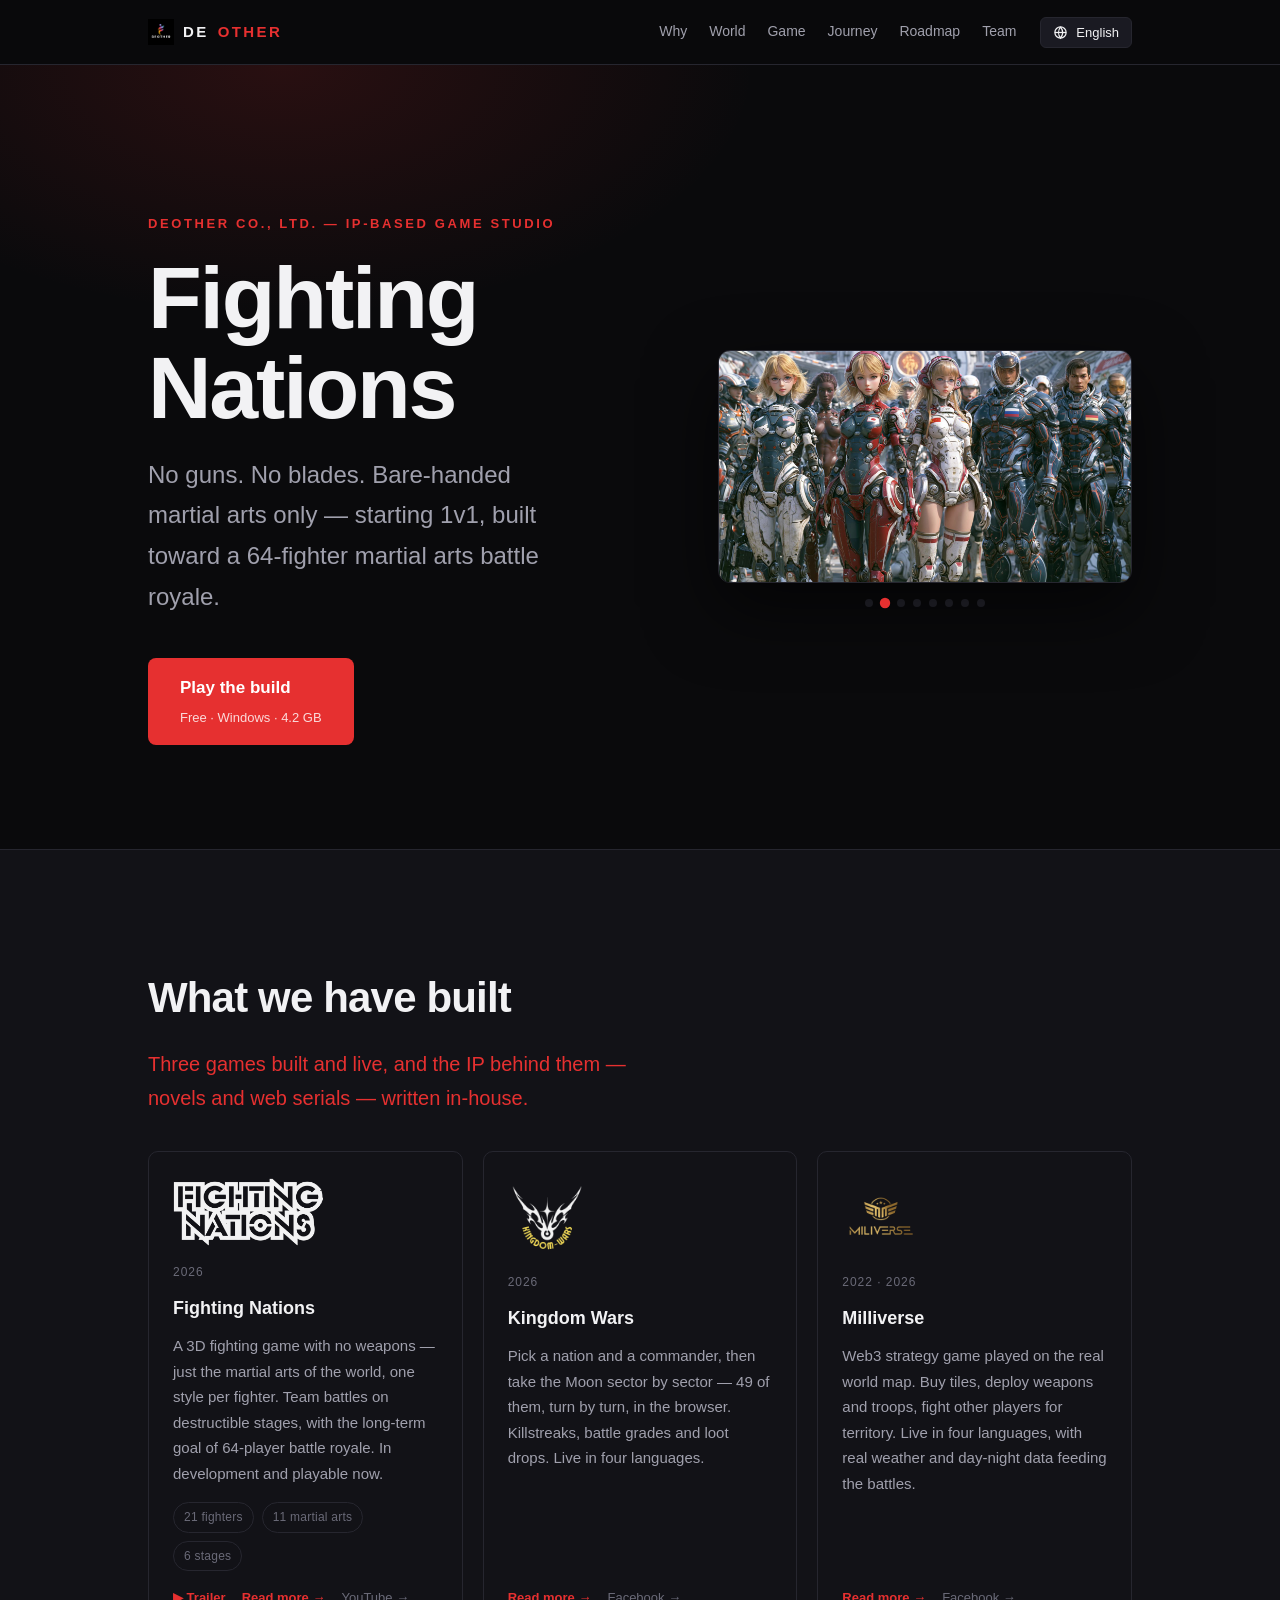
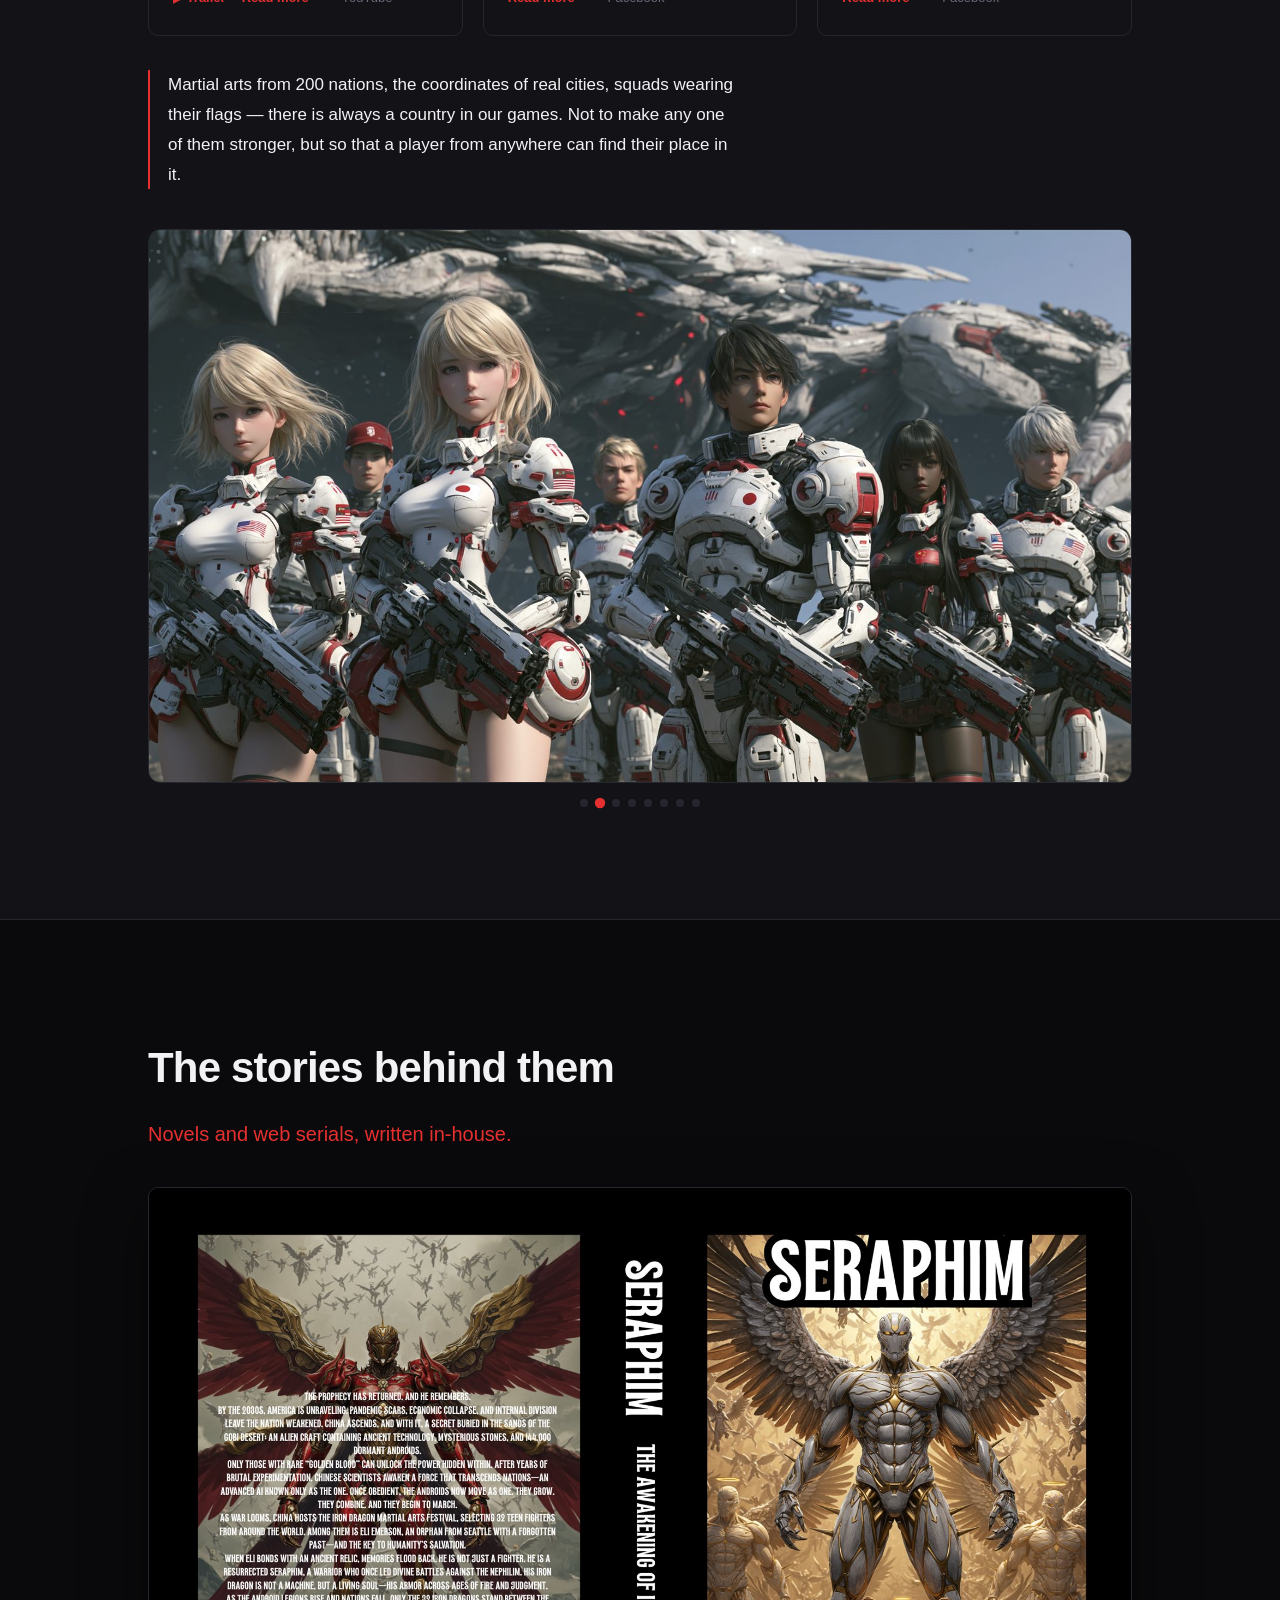
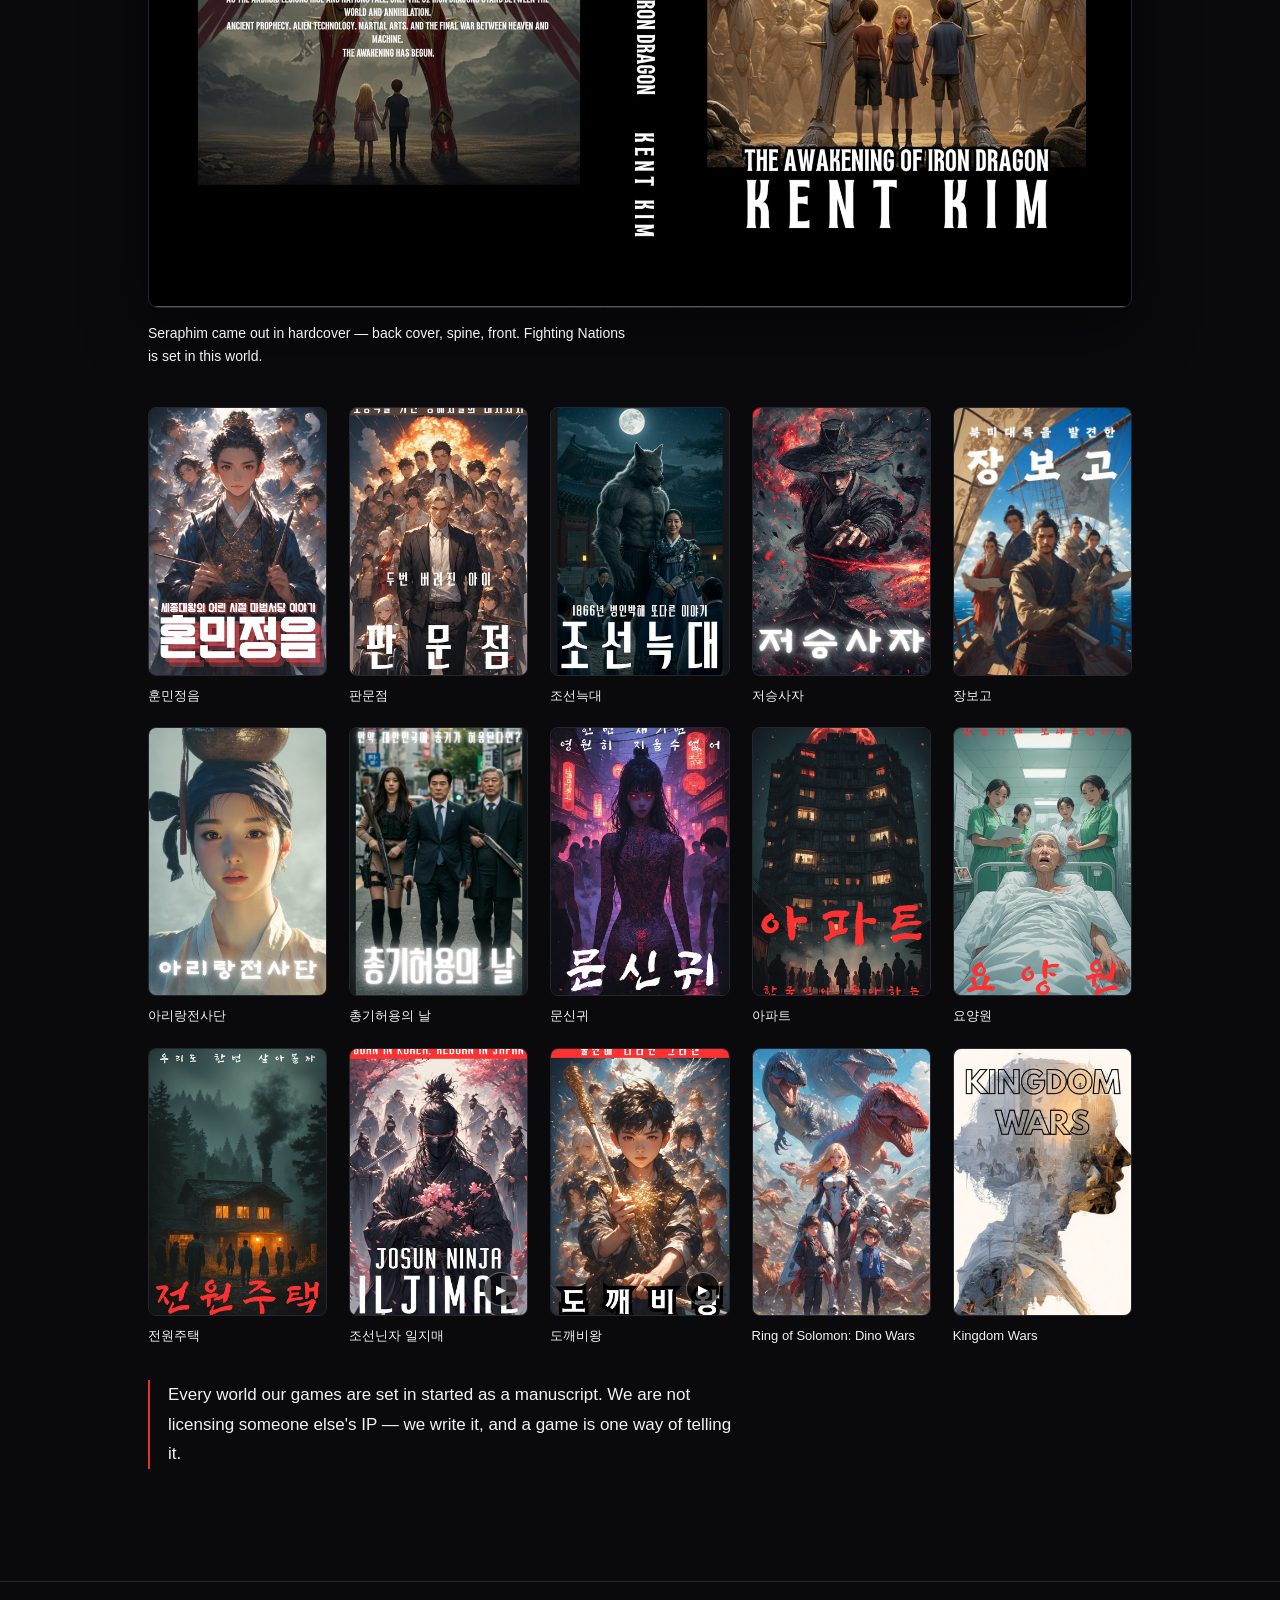
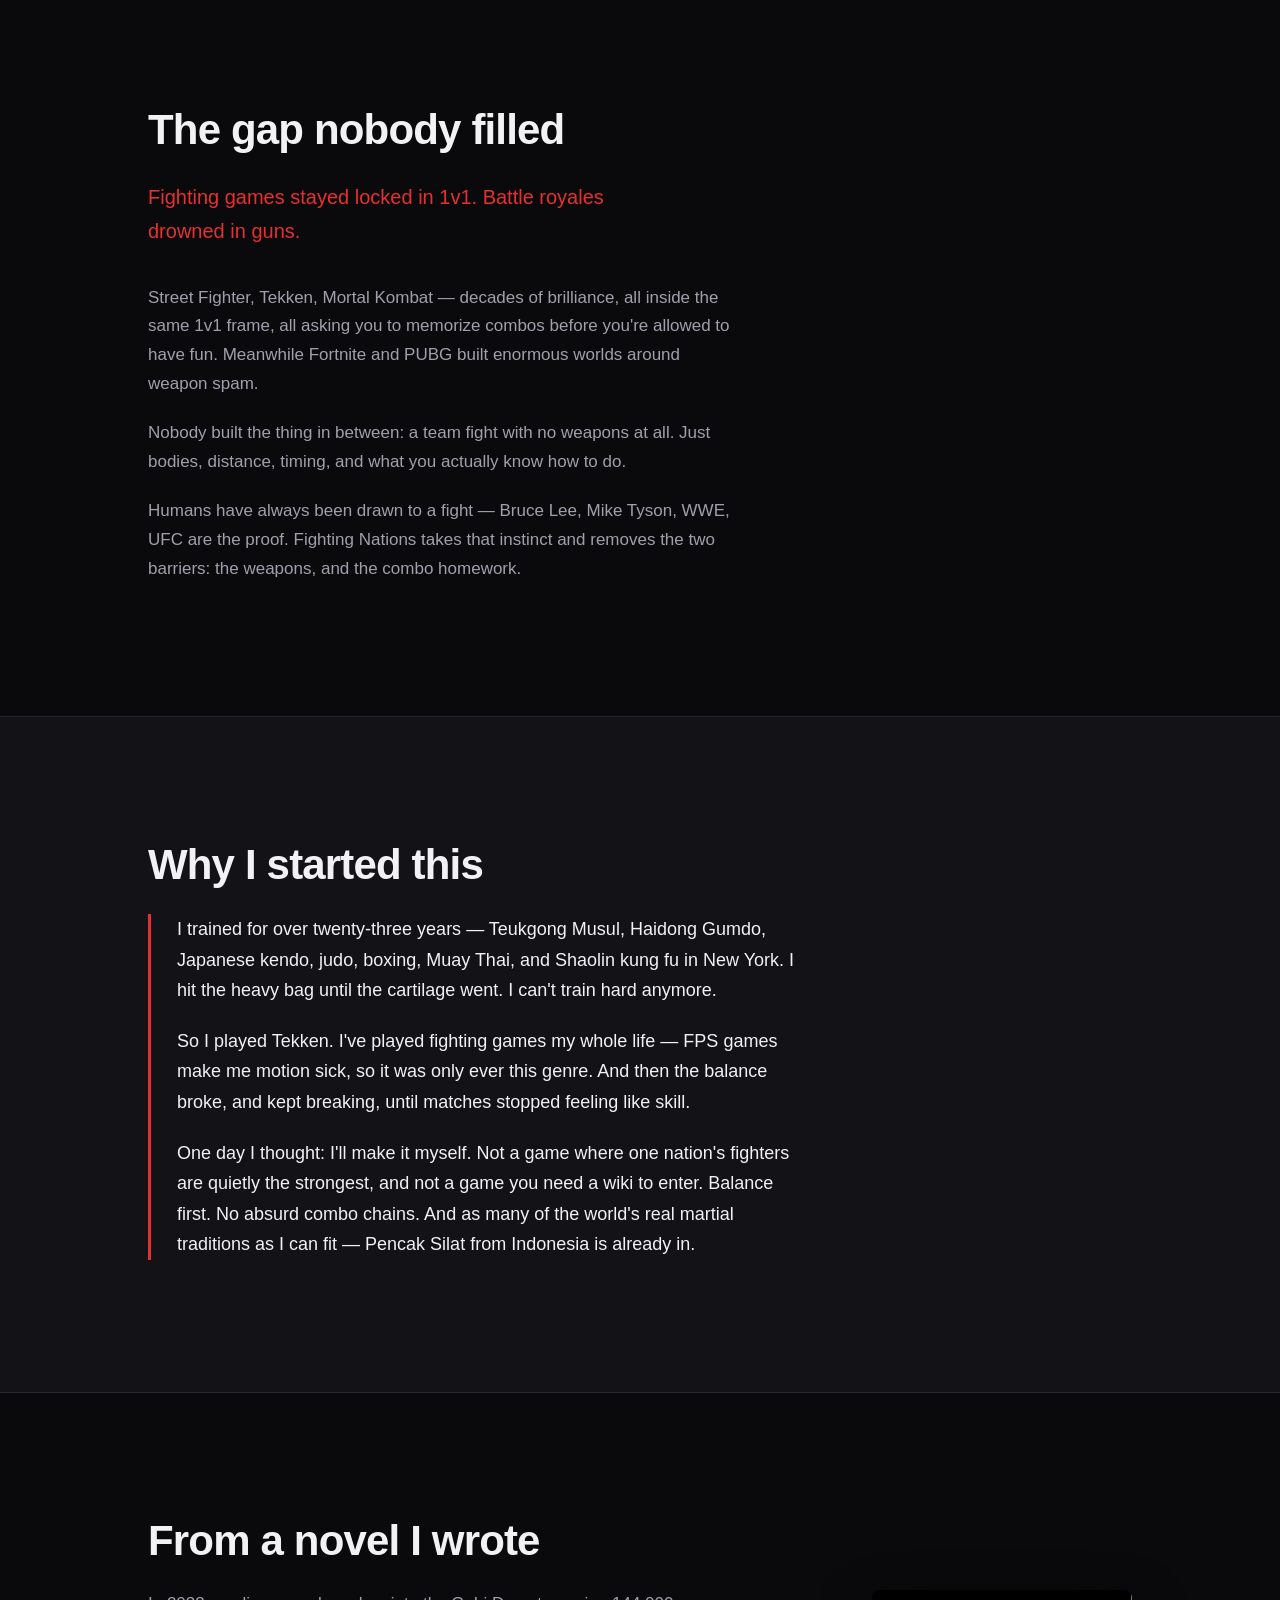
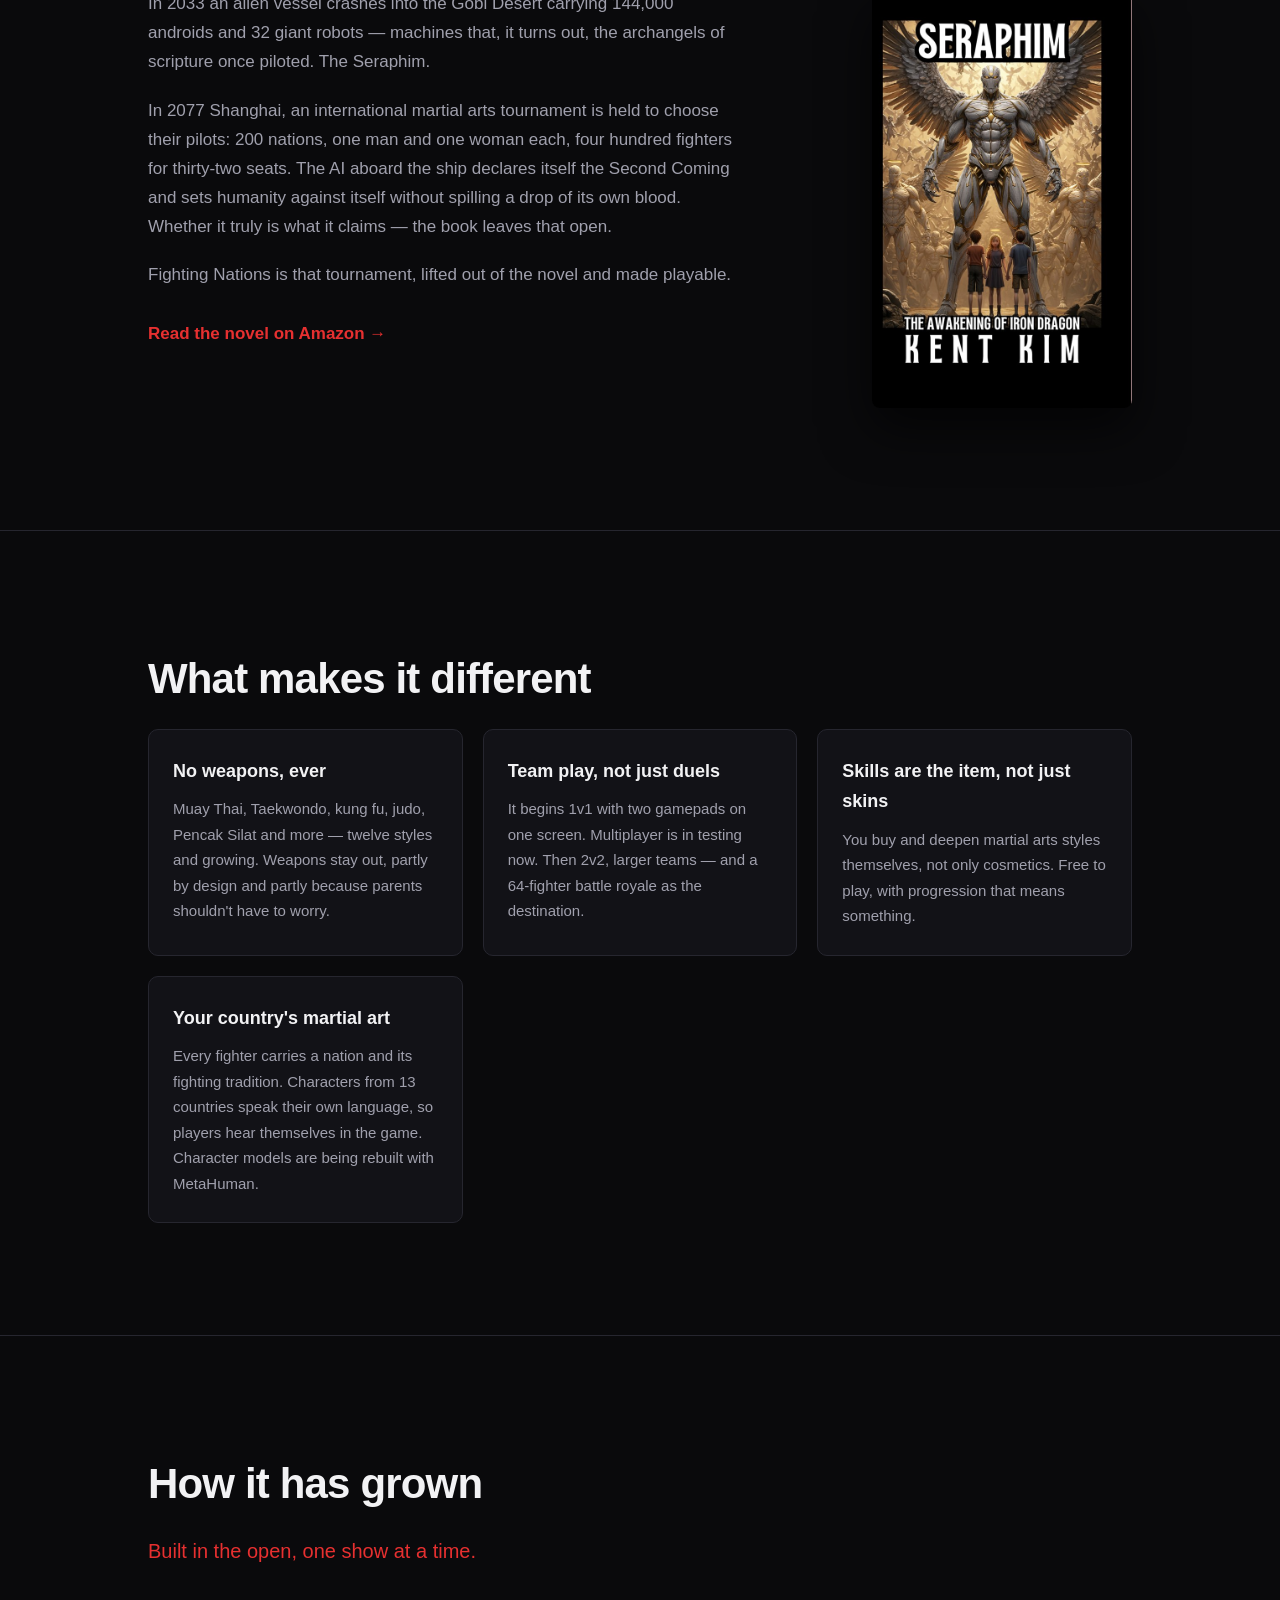
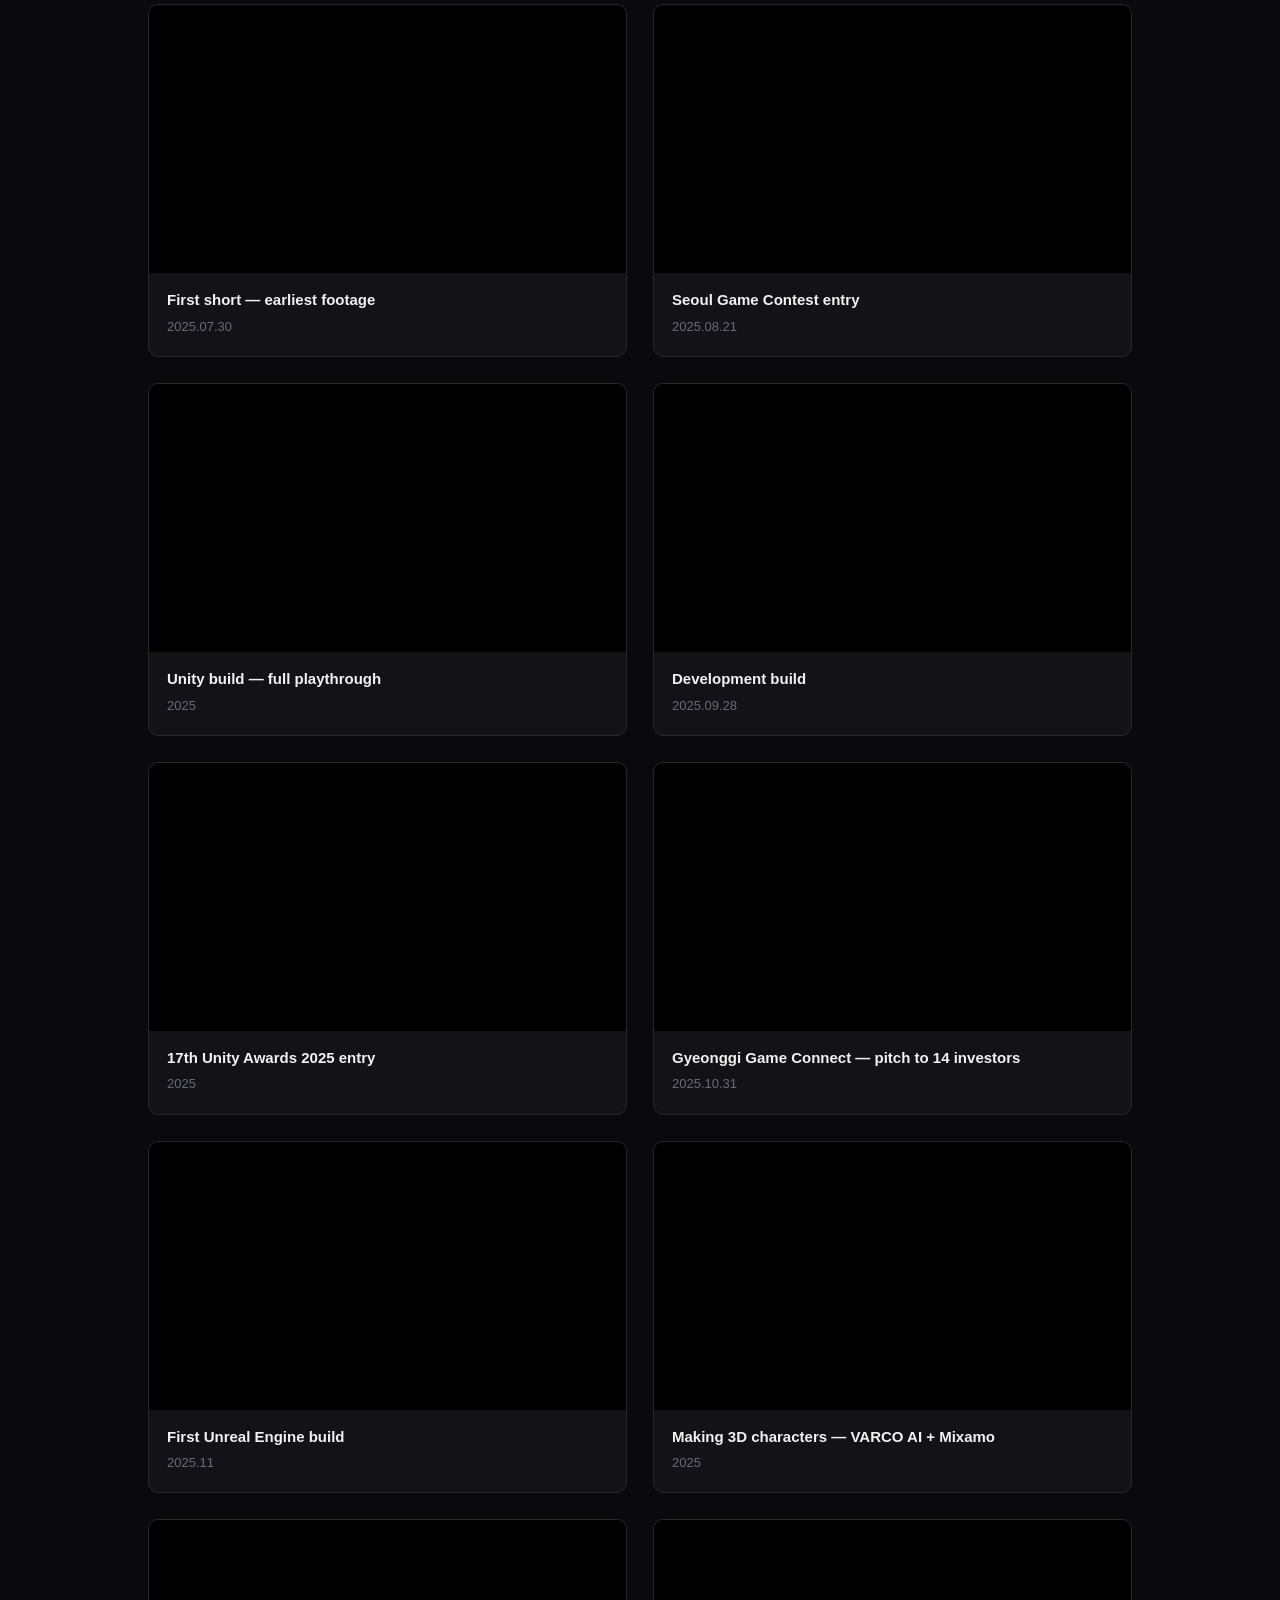
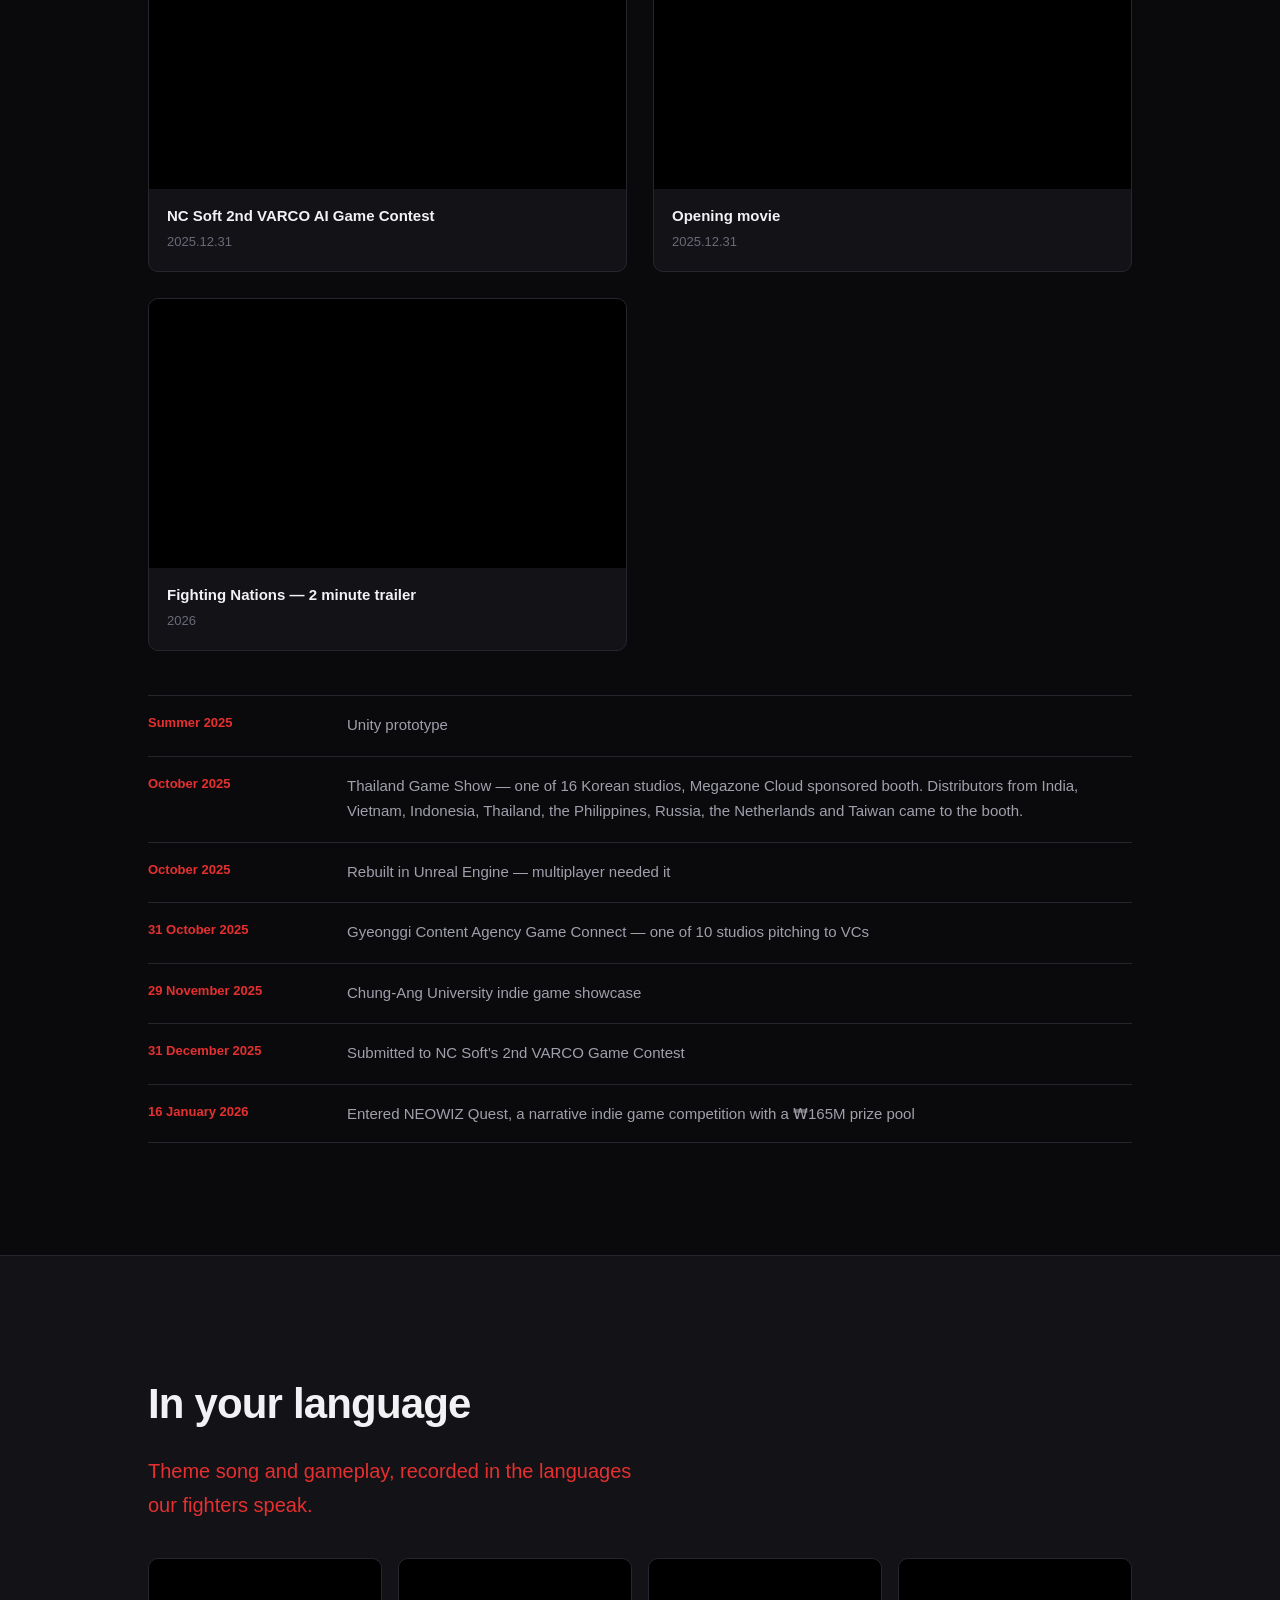
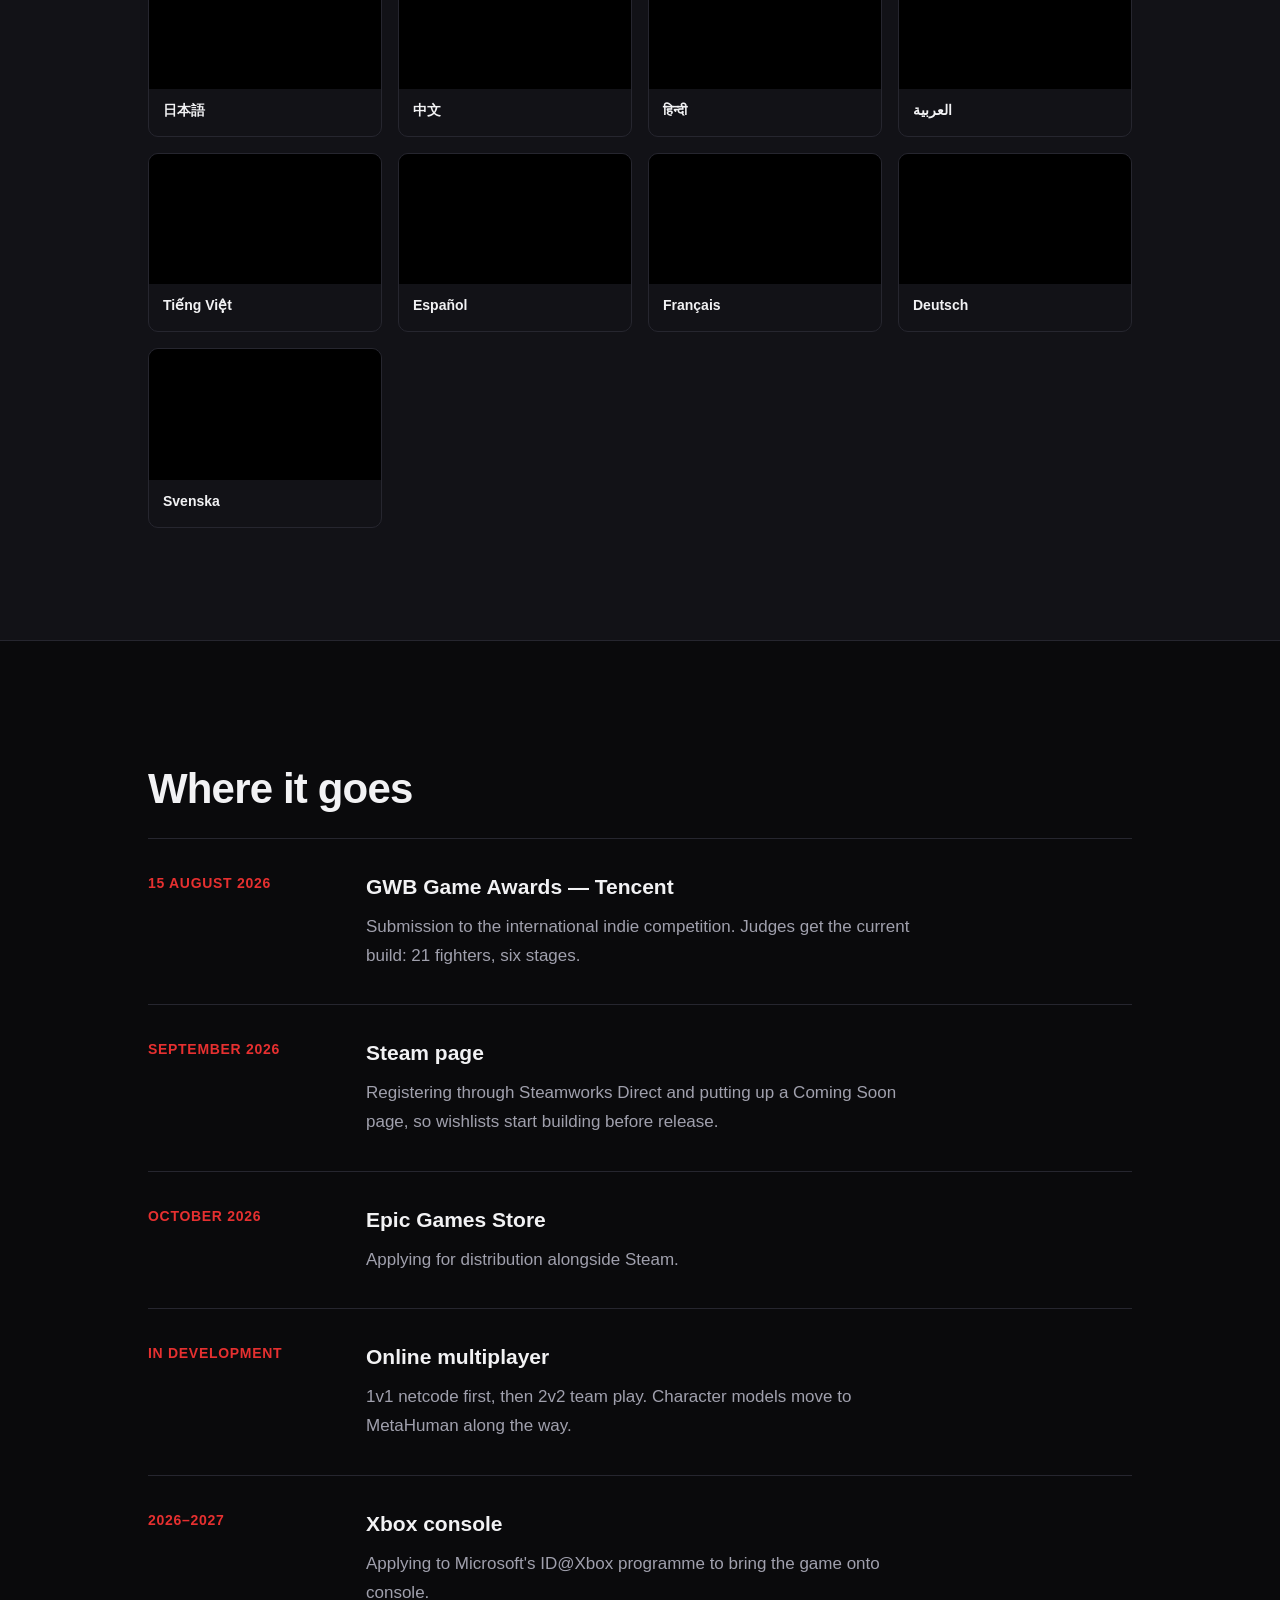
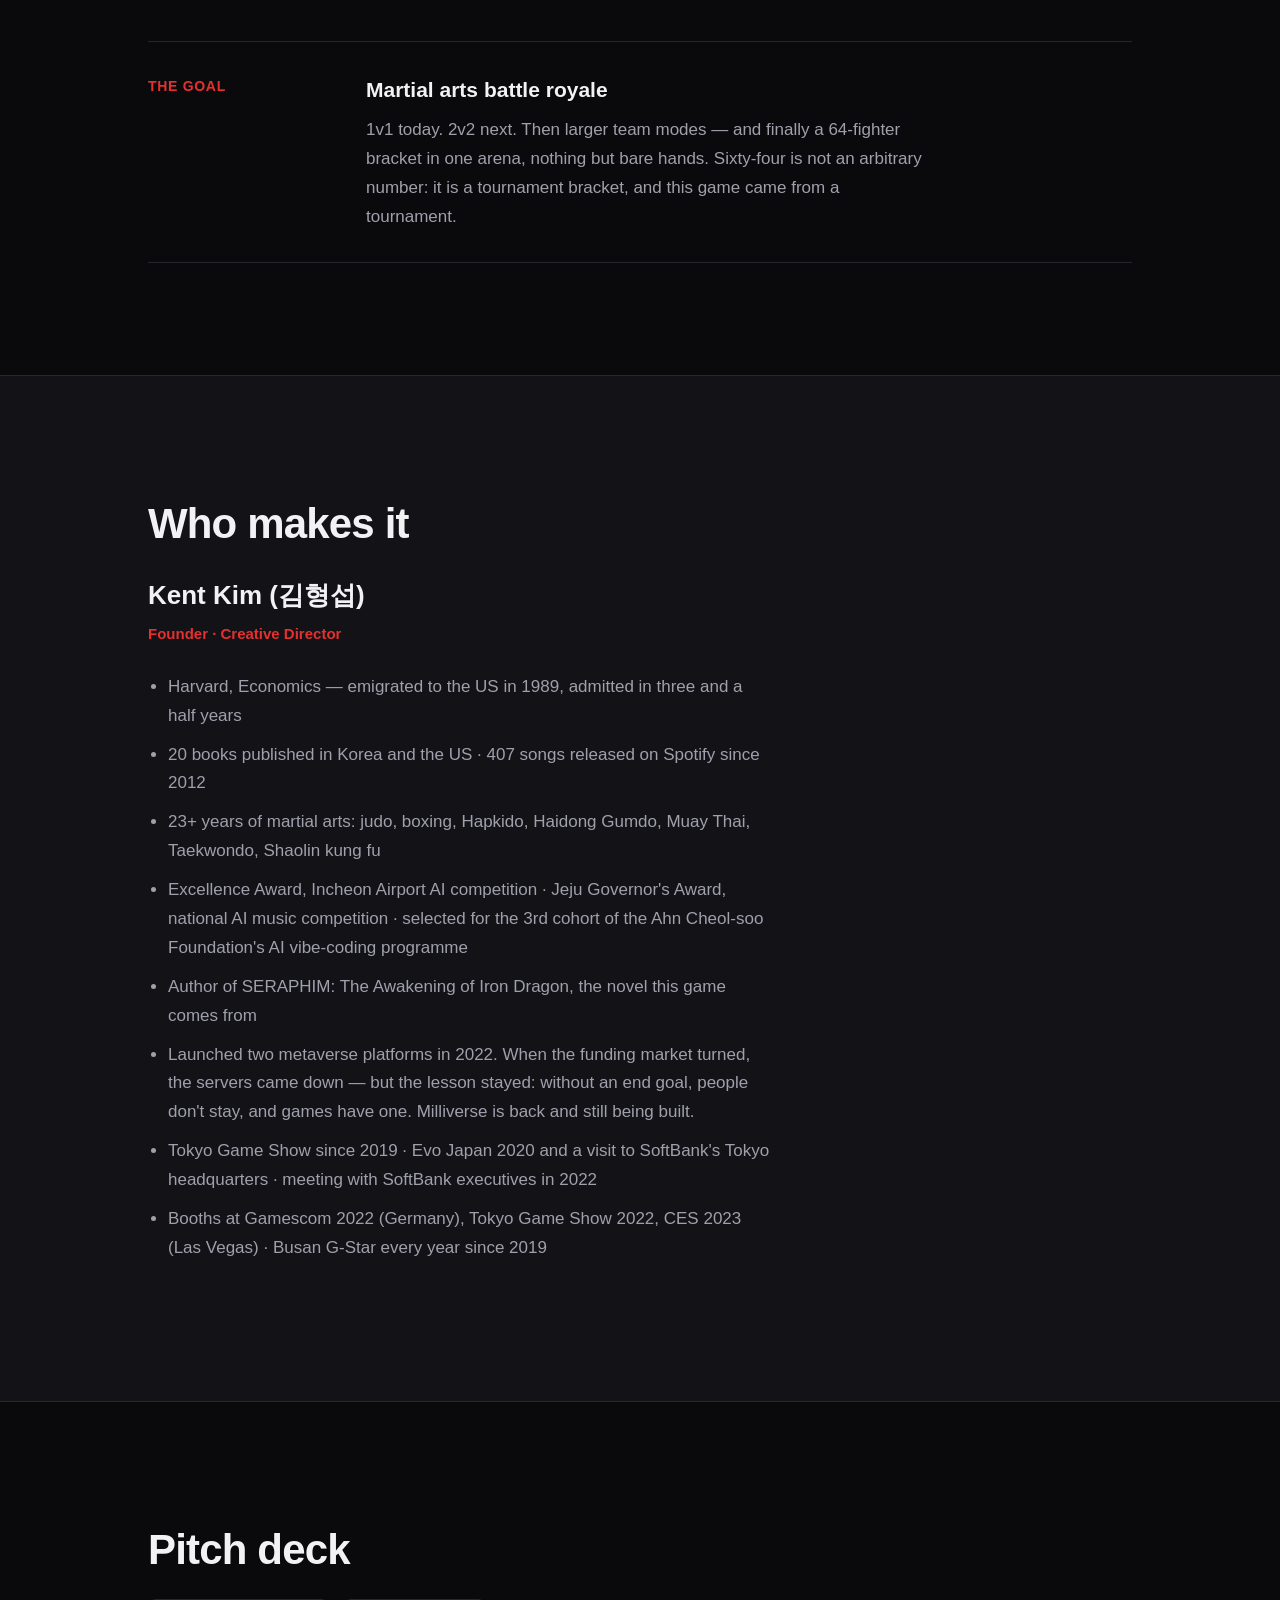
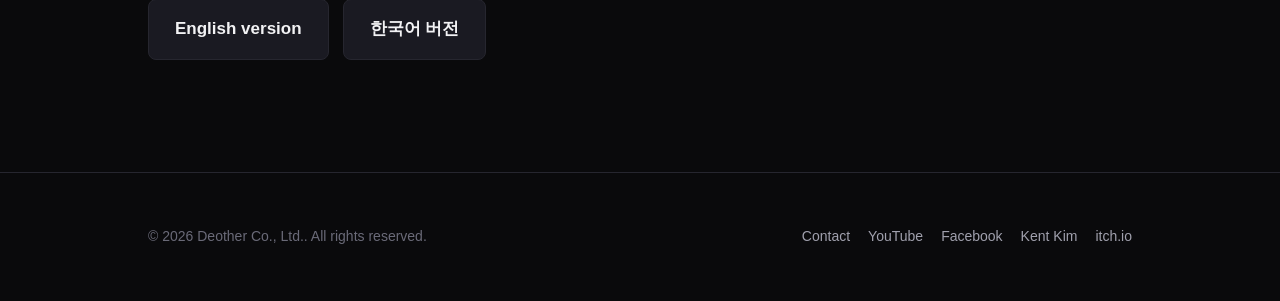
==== index.html @ 98a50adb "Add the founder's Facebook to the footer Separate from the studio page. In a one-person studio the p" ====
<!doctype html>
<html lang="en" dir="ltr">
<head>
<meta charset="utf-8">
<meta name="viewport" content="width=device-width, initial-scale=1">
<title>Deother — Fighting Nations</title>
<!-- ※ "세계 최초" 같은 표현은 쓰지 않는다 (2026-07-20). 맨손 배틀로얄은 Rumbleverse 등
     선례가 있어 반박당할 수 있고, 굳이 주장하지 않아도 차별점은 본문이 설명한다. -->
<meta name="description" content="Deother Co., Ltd. — a bare-handed martial arts battle royale. No guns, no blades. Starting 1v1, built toward 64 fighters.">

<meta property="og:title" content="Deother — Fighting Nations">
<meta property="og:description" content="No guns. No blades. Bare-handed martial arts only.">
<meta property="og:type" content="website">
<meta name="theme-color" content="#0a0a0c">

<!-- PWA: 홈 화면에 추가하면 주소창 없이 앱처럼 열린다 -->
<link rel="manifest" href="manifest.webmanifest">
<link rel="icon" href="assets/icon-192.png" sizes="192x192">
<link rel="apple-touch-icon" href="assets/icon-192.png">
<meta name="apple-mobile-web-app-capable" content="yes">
<meta name="apple-mobile-web-app-status-bar-style" content="black-translucent">
<meta name="apple-mobile-web-app-title" content="Deother">

<link rel="stylesheet" href="styles.css">
</head>
<body>

<header>
  <div class="wrap bar">
    <a class="logo" href="#top">
      <img src="assets/deother-logo.png" alt="" width="26" height="26">
      DE<span>OTHER</span>
    </a>
    <nav id="nav"><!-- app.js --></nav>
    <div class="lang">
      <button class="lang-btn" id="langBtn" type="button" aria-haspopup="true" aria-expanded="false">
        <svg width="15" height="15" viewBox="0 0 24 24" fill="none" stroke="currentColor" stroke-width="2" aria-hidden="true">
          <circle cx="12" cy="12" r="9"/><path d="M3 12h18"/>
          <path d="M12 3a15 15 0 0 1 0 18a15 15 0 0 1 0-18"/>
        </svg>
        <span id="langLabel">English</span>
      </button>
      <div class="lang-menu" id="langMenu" role="menu"><!-- app.js --></div>
    </div>
  </div>
</header>

<main id="top">

  <div class="hero">
    <div class="wrap hero-grid">
      <div>
        <p class="eyebrow" id="eyebrow"></p>
        <h1 id="title"></h1>
        <p class="tagline" id="tagline"></p>
        <a class="cta" id="cta" target="_blank" rel="noopener"></a>
      </div>
      <!-- FN_SLIDES 에 이미지가 있으면 아래 정지 이미지 대신 슬라이드쇼가 나온다 -->
      <img class="hero-art" id="heroArt" src="assets/fn-cover.png"
           alt="Fighting Nations — national representative fighters" loading="eager">
      <div class="slideshow hero-slides" id="fnSlides" hidden>
        <div class="slide-track" id="fnTrack"></div>
        <div class="slide-dots" id="fnDots"></div>
      </div>
    </div>
  </div>

  <!-- 디아더가 만든 것 — 첫 화면에서 게임 3개가 다 보이도록 히어로 바로 뒤에 둔다 -->
  <section id="works" class="alt">
    <div class="wrap">
      <h2 id="wkHeading"></h2>
      <p class="lead" id="wkLead"></p>
      <div class="cards" id="workCards"></div>
      <p class="works-note" id="wkNote"></p>
      <!-- Kingdom Wars 슬라이드쇼 — KW_SLIDES 가 비어 있으면 렌더되지 않는다 -->
      <div class="slideshow" id="kwSlides" hidden>
        <div class="slide-track" id="kwTrack"></div>
        <div class="slide-dots" id="kwDots"></div>
      </div>
    </div>
  </section>

  <!-- 우리가 가진 이야기 — 소설 표지들. IP_WORKS 가 비어 있으면 통째로 숨는다 -->
  <section id="ip" hidden>
    <div class="wrap">
      <h2 id="ipHeading"></h2>
      <p class="lead" id="ipLead"></p>
      <!-- 종이책으로 나온 것 하나는 전개도 그대로 보여준다. 뒤표지 시놉시스가 읽혀야 진짜로 보인다 -->
      <figure class="book-wrap" id="ipBook" hidden>
        <a id="ipBookLink" target="_blank" rel="noopener">
          <img src="assets/covers/seraphim-wrap.jpg" alt="" loading="lazy">
        </a>
        <figcaption id="ipBookCap"></figcaption>
      </figure>
      <div class="covers" id="ipCovers"></div>
      <p class="works-note" id="ipNote"></p>
    </div>
  </section>

  <!-- 기획의도 -->
  <section id="why">
    <div class="wrap">
      <h2 id="whyHeading"></h2>
      <p class="lead" id="whyLead"></p>
      <div class="prose" id="whyBody"></div>
    </div>
  </section>

  <!-- 왜 시작했나 (개인 이야기) — 배경을 달리해 강조 -->
  <section id="origin" class="alt">
    <div class="wrap">
      <h2 id="orHeading"></h2>
      <div class="prose quote" id="orBody"></div>
    </div>
  </section>

  <!-- 세계관 -->
  <section id="world">
    <div class="wrap">
      <h2 id="wdHeading"></h2>
      <div class="world-grid">
        <div>
          <div class="prose" id="wdBody"></div>
          <a class="link-out" id="wdCta" target="_blank" rel="noopener"></a>
        </div>
        <a class="book" id="bookLink" target="_blank" rel="noopener">
          <img src="assets/seraphim-cover.jpg"
               alt="SERAPHIM: The Awakening of Iron Dragon — Kent Kim" loading="lazy">
        </a>
      </div>
    </div>
  </section>

  <!-- 게임 특징 -->
  <section id="features">
    <div class="wrap">
      <h2 id="ftHeading"></h2>
      <div class="cards" id="featureCards"></div>
    </div>
  </section>

  <!-- 여정: 영상 + 연표 -->
  <section id="journey">
    <div class="wrap">
      <h2 id="jrHeading"></h2>
      <p class="lead" id="jrLead"></p>
      <div class="videos" id="videos"></div>
      <div class="events" id="events"></div>
    </div>
  </section>

  <!-- 언어별 주제가 -->
  <section id="songs" class="alt">
    <div class="wrap">
      <h2 id="sgHeading"></h2>
      <p class="lead" id="sgLead"></p>
      <div class="videos small" id="langVideos"></div>
    </div>
  </section>

  <!-- 로드맵 -->
  <section id="roadmap">
    <div class="wrap">
      <h2 id="rmHeading"></h2>
      <div class="timeline" id="timeline"></div>
    </div>
  </section>

  <!-- 팀 -->
  <section id="team" class="alt">
    <div class="wrap">
      <h2 id="tmHeading"></h2>
      <p class="person" id="tmName"></p>
      <p class="role" id="tmRole"></p>
      <ul class="bullets" id="tmBullets"></ul>
    </div>
  </section>

  <!-- 발표 자료 -->
  <section id="decks">
    <div class="wrap">
      <h2 id="dkHeading"></h2>
      <div class="deck-links">
        <a class="deck" id="dkEn" target="_blank" rel="noopener"></a>
        <a class="deck" id="dkKo" target="_blank" rel="noopener"></a>
      </div>
    </div>
  </section>

</main>

<footer>
  <div class="wrap foot">
    <span id="ftRights"></span>
    <a class="sp" id="ftContact"></a>
    <a id="ftYouTube" target="_blank" rel="noopener">YouTube</a>
    <a id="ftFacebook" target="_blank" rel="noopener">Facebook</a>
    <a id="ftFounder" target="_blank" rel="noopener">Kent Kim</a>
    <a id="ftItch" target="_blank" rel="noopener">itch.io</a>
  </div>
</footer>

<script src="i18n.js"></script>
<script src="app.js"></script>
</body>
</html>
---- styles.css ----
/* Deother — 사이트 스타일
   격투게임 스튜디오답게 어둡고 대비가 강한 화면. 붉은 강조색 하나만 쓴다.
   RTL(아랍어)은 html[dir="rtl"] 로 방향만 뒤집으면 되도록 논리 속성을 썼다. */

:root {
  --bg: #0a0a0c;
  --bg-2: #121217;
  --bg-3: #1a1a22;
  --fg: #f2f2f4;
  --fg-dim: #a0a0ad;
  --fg-faint: #6a6a78;
  --accent: #e63030;
  --accent-dim: #8f1d1d;
  --line: #26262f;
  --max: 1080px;
  --pad: clamp(20px, 5vw, 48px);
}

* { box-sizing: border-box; }

html { scroll-behavior: smooth; }

body {
  margin: 0;
  background: var(--bg);
  color: var(--fg);
  font-family: "Inter", "Pretendard", -apple-system, BlinkMacSystemFont,
               "Segoe UI", "Noto Sans KR", "Noto Sans SC", "Noto Sans JP",
               "Noto Sans Arabic", sans-serif;
  font-size: 17px;
  line-height: 1.7;
  -webkit-font-smoothing: antialiased;
}

/* 아랍어는 글자가 작아 보여서 살짝 키운다 */
html[dir="rtl"] body { font-size: 18px; line-height: 1.9; }

a { color: inherit; }

.wrap { max-width: var(--max); margin: 0 auto; padding-inline: var(--pad); }

/* ---------- 상단 바 ---------- */
header {
  position: sticky; top: 0; z-index: 50;
  background: rgba(10, 10, 12, 0.82);
  backdrop-filter: blur(14px);
  border-bottom: 1px solid var(--line);
}
.bar { display: flex; align-items: center; gap: 24px; height: 64px; }

.logo {
  font-weight: 800; letter-spacing: 0.16em; text-transform: uppercase;
  font-size: 15px; text-decoration: none; white-space: nowrap;
  display: flex; align-items: center; gap: 9px;
}
.logo img { display: block; }
.logo span { color: var(--accent); }

nav { display: flex; gap: 22px; margin-inline-start: auto; }
nav a {
  color: var(--fg-dim); text-decoration: none; font-size: 14px;
  padding: 6px 0; border-bottom: 1px solid transparent; transition: .18s;
}
nav a:hover { color: var(--fg); border-bottom-color: var(--accent); }

/* 언어 선택 */
.lang { position: relative; }
.lang-btn {
  background: var(--bg-3); color: var(--fg); border: 1px solid var(--line);
  border-radius: 6px; padding: 7px 12px; font-size: 13px; cursor: pointer;
  display: flex; align-items: center; gap: 8px; font-family: inherit;
}
.lang-btn:hover { border-color: var(--accent-dim); }
.lang-menu {
  position: absolute; inset-inline-end: 0; top: calc(100% + 8px);
  background: var(--bg-2); border: 1px solid var(--line); border-radius: 8px;
  min-width: 168px; padding: 6px; display: none;
  box-shadow: 0 18px 40px rgba(0,0,0,.6);
  max-height: 60vh; overflow-y: auto;
}
.lang-menu.open { display: block; }
.lang-menu button {
  display: block; width: 100%; text-align: start; background: none;
  border: 0; color: var(--fg-dim); padding: 9px 12px; border-radius: 5px;
  cursor: pointer; font-size: 14px; font-family: inherit;
}
.lang-menu button:hover { background: var(--bg-3); color: var(--fg); }
.lang-menu button[aria-current="true"] { color: var(--accent); font-weight: 600; }

/* ---------- 히어로 ---------- */
.hero {
  padding: clamp(72px, 13vw, 148px) 0 clamp(56px, 9vw, 104px);
  border-bottom: 1px solid var(--line);
  position: relative; overflow: hidden;
}
/* 배경에 은은한 붉은 광원 — 이미지 없이 분위기만 */
.hero::before {
  content: ""; position: absolute; inset: 0;
  background: radial-gradient(720px 380px at 22% 0%, rgba(230,48,48,.14), transparent 66%);
  pointer-events: none;
}
.hero .wrap { position: relative; }
/* 히어로: 왼쪽 글, 오른쪽 커버 아트 */
.hero-grid {
  display: grid; grid-template-columns: 1.1fr 0.9fr;
  gap: clamp(28px, 5vw, 64px); align-items: center;
}
.hero-art {
  width: 100%; height: auto; border-radius: 12px;
  border: 1px solid var(--line);
  box-shadow: 0 26px 70px rgba(0,0,0,.6);
}

.eyebrow {
  color: var(--accent); font-size: 13px; letter-spacing: .2em;
  text-transform: uppercase; font-weight: 700; margin: 0 0 18px;
}
h1 {
  font-size: clamp(42px, 9vw, 88px); line-height: 1.02; margin: 0 0 22px;
  font-weight: 800; letter-spacing: -0.025em;
}
.tagline {
  font-size: clamp(18px, 2.4vw, 24px); color: var(--fg-dim);
  max-width: 30ch; margin: 0 0 40px;
}
.cta {
  display: inline-flex; flex-direction: column; gap: 4px;
  background: var(--accent); color: #fff; text-decoration: none;
  padding: 16px 32px; border-radius: 8px; font-weight: 700;
  transition: .18s;
}
.cta:hover { background: #ff3c3c; transform: translateY(-2px); }
.cta small { font-weight: 400; opacity: .82; font-size: 13px; }

/* ---------- 섹션 공통 ---------- */
section { padding: clamp(64px, 10vw, 112px) 0; border-bottom: 1px solid var(--line); }
h2 {
  font-size: clamp(28px, 4.2vw, 42px); margin: 0 0 14px;
  font-weight: 800; letter-spacing: -0.02em;
}
.lead { color: var(--accent); font-size: clamp(17px, 2vw, 20px); margin: 0 0 36px; max-width: 46ch; }
.prose p { color: var(--fg-dim); max-width: 62ch; margin: 0 0 20px; }

/* 배경을 한 단계 밝혀 강조하는 섹션 (개인 이야기·팀) */
section.alt { background: var(--bg-2); }

/* 창업자의 1인칭 이야기 — 왼쪽에 붉은 선을 그어 인용처럼 */
.quote {
  border-inline-start: 3px solid var(--accent);
  padding-inline-start: 26px;
}
.quote p { color: var(--fg); font-size: 18px; }

/* 세계관: 글 + 소설 표지 */
.world-grid {
  display: grid; grid-template-columns: 1fr 260px;
  gap: clamp(28px, 5vw, 56px); align-items: start;
}
.book { display: block; transition: .2s; }
.book:hover { transform: translateY(-4px); }
.book img {
  width: 100%; height: auto; border-radius: 8px;
  box-shadow: 0 20px 50px rgba(0,0,0,.65);
}

/* 바깥으로 나가는 링크 (소설·자료) */
.link-out {
  display: inline-block; margin-top: 10px; color: var(--accent);
  text-decoration: none; font-weight: 600; border-bottom: 1px solid transparent;
}
.link-out:hover { border-bottom-color: var(--accent); }

/* ---------- 특징 카드 ---------- */
.cards { display: grid; gap: 20px; grid-template-columns: repeat(auto-fit, minmax(280px, 1fr)); }
.card {
  background: var(--bg-2); border: 1px solid var(--line);
  border-radius: 10px; padding: 26px 24px; transition: .18s;
}
.card:hover { border-color: var(--accent-dim); transform: translateY(-2px); }
.card h3 { margin: 0 0 10px; font-size: 18px; font-weight: 700; }
.card p { margin: 0; color: var(--fg-dim); font-size: 15px; }

/* 만든 것 카드 — 카드 안에 링크가 둘(제품·SNS)이라 카드 자체는 링크가 아니다 */
.card.work { display: flex; flex-direction: column; }
.card.work .work-tag {
  color: var(--fg-faint); font-size: 12px; letter-spacing: .08em;
  text-transform: uppercase; margin-bottom: 10px;
}
.card.work .work-logo {
  display: block; width: 78px; height: auto; margin-bottom: 16px;
  opacity: .95; transition: .2s;
}
.card.work:hover .work-logo { opacity: 1; transform: scale(1.06); }
.work-title { text-decoration: none; }
.work-title:hover { color: var(--accent); }
.work-links {
  margin-top: auto; padding-top: 16px; display: flex; gap: 16px; flex-wrap: wrap;
}
.work-sns, .work-more { font-size: 13px; text-decoration: none; }
.work-sns  { color: var(--fg-faint); }
.work-more { color: var(--accent); font-weight: 600; }
.work-sns:hover, .work-more:hover { text-decoration: underline; }

/* ---------- 게임 상세 페이지 ---------- */
.doc-lang { display: flex; gap: 6px; margin-inline-start: auto; }
.doc-lang button {
  background: var(--bg-3); color: var(--fg-dim); border: 1px solid var(--line);
  border-radius: 6px; padding: 7px 14px; font-size: 13px; cursor: pointer; font-family: inherit;
}
.doc-lang button:hover { color: var(--fg); border-color: var(--accent-dim); }
.doc-lang button[aria-current="true"] { color: var(--accent); border-color: var(--accent); }

.doc-hero {
  padding: clamp(48px, 8vw, 88px) 0 clamp(40px, 6vw, 64px);
  border-bottom: 1px solid var(--line); position: relative; overflow: hidden;
}
.doc-hero::before {
  content: ""; position: absolute; inset: 0;
  background: radial-gradient(680px 340px at 18% 0%, rgba(230,48,48,.12), transparent 65%);
  pointer-events: none;
}
.doc-hero .wrap { position: relative; }
.doc-back { display: inline-block; margin-bottom: 22px; font-size: 14px; }
.doc-intro { color: var(--fg-dim); max-width: 62ch; margin: 0 0 34px; font-size: 17px; }

/* 본문이 길어서 목차를 옆에 고정해 둔다 */
.doc-wrap {
  display: grid; grid-template-columns: 220px 1fr;
  gap: clamp(32px, 5vw, 64px); padding-block: clamp(48px, 7vw, 80px);
}
.doc-toc {
  position: sticky; top: 90px; align-self: start;
  display: flex; flex-direction: column; gap: 10px;
  border-inline-start: 1px solid var(--line); padding-inline-start: 18px;
}
.doc-toc a {
  color: var(--fg-faint); text-decoration: none; font-size: 14px; line-height: 1.4;
}
.doc-toc a:hover { color: var(--accent); }

.doc-section { padding-bottom: 44px; }
.doc-section h2 {
  font-size: clamp(22px, 3vw, 30px); margin: 0 0 18px;
  padding-bottom: 12px; border-bottom: 1px solid var(--line);
}
.doc-section h3 {
  font-size: 15px; color: var(--accent); margin: 28px 0 12px;
  letter-spacing: .04em; text-transform: uppercase; font-weight: 700;
}
.doc-section p { color: var(--fg-dim); max-width: 68ch; margin: 0 0 16px; }
.doc-list { margin: 0; padding-inline-start: 20px; color: var(--fg-dim); max-width: 68ch; }
.doc-list li { margin-bottom: 10px; }

@media (max-width: 860px) {
  .doc-wrap { grid-template-columns: 1fr; }
  .doc-toc {
    position: static; flex-direction: row; flex-wrap: wrap; gap: 14px;
    border-inline-start: 0; padding-inline-start: 0;
    border-bottom: 1px solid var(--line); padding-bottom: 18px;
  }
}

/* ---------- 슬라이드쇼 ---------- */
.slideshow { margin-top: 40px; }
/* 히어로 안에서는 위 여백 없이 커버 이미지 자리를 그대로 차지한다 */
.hero-slides { margin-top: 0; }
.hero-slides .slide-track { box-shadow: 0 26px 70px rgba(0,0,0,.6); }
.slide-track {
  position: relative; aspect-ratio: 16 / 9; border-radius: 12px;
  overflow: hidden; border: 1px solid var(--line); background: #000;
}
.slide-track img {
  position: absolute; inset: 0; width: 100%; height: 100%;
  object-fit: cover; opacity: 0; transition: opacity .7s ease;
}
.slide-track img.on { opacity: 1; }

.slide-dots { display: flex; gap: 8px; justify-content: center; margin-top: 16px; flex-wrap: wrap; }
.slide-dots button {
  width: 8px; height: 8px; padding: 0; border-radius: 50%;
  border: 0; background: var(--line); cursor: pointer; transition: .2s;
}
.slide-dots button:hover { background: var(--fg-faint); }
.slide-dots button.on { background: var(--accent); transform: scale(1.3); }

/* 움직임을 불편해하는 사용자를 위해 전환을 끈다 */
@media (prefers-reduced-motion: reduce) {
  .slide-track img { transition: none; }
}

/* ---------- 연표 ---------- */
.events { margin-top: 44px; display: grid; gap: 2px; }
.event {
  display: grid; grid-template-columns: 175px 1fr; gap: 24px;
  padding: 16px 0; border-top: 1px solid var(--line);
}
.event:last-child { border-bottom: 1px solid var(--line); }
.event .when { color: var(--accent); font-size: 13px; font-weight: 700; }
.event .what { color: var(--fg-dim); font-size: 15px; }

/* ---------- 팀 ---------- */
.person { font-size: 26px; font-weight: 800; margin: 0 0 4px; }
.role { color: var(--accent); font-weight: 600; margin: 0 0 26px; font-size: 15px; }
.bullets { margin: 0 0 26px; padding-inline-start: 20px; color: var(--fg-dim); max-width: 66ch; }
.bullets li { margin-bottom: 10px; }
.partners { color: var(--fg-dim); max-width: 66ch; margin: 0; }

/* ---------- 발표 자료 ---------- */
.deck-links { display: flex; flex-wrap: wrap; gap: 14px; }
.deck {
  background: var(--bg-3); border: 1px solid var(--line); border-radius: 8px;
  padding: 15px 26px; text-decoration: none; font-weight: 600; transition: .18s;
}
.deck:hover { border-color: var(--accent); color: var(--accent); }

/* ---------- 여정(영상) ---------- */
.videos { display: grid; gap: 26px; grid-template-columns: repeat(auto-fit, minmax(320px, 1fr)); }
.video-card {
  background: var(--bg-2); border: 1px solid var(--line); border-radius: 10px;
  overflow: hidden; transition: .18s;
}
.video-card:hover { border-color: var(--accent-dim); }
.video-frame { position: relative; aspect-ratio: 16 / 9; background: #000; }
.video-frame iframe { position: absolute; inset: 0; width: 100%; height: 100%; border: 0; }
.video-meta { padding: 14px 18px 18px; }
.video-meta .t { font-weight: 600; font-size: 15px; }
.video-meta .d { color: var(--fg-faint); font-size: 13px; margin-top: 3px; }
.note { color: var(--fg-faint); font-size: 14px; margin-top: 28px; }

/* 언어별 주제가는 개수가 많아 카드를 작게 — 한 화면에 여러 나라가 보이는 게 요점이다 */
.videos.small { grid-template-columns: repeat(auto-fit, minmax(230px, 1fr)); gap: 16px; }
.videos.small .video-meta { padding: 10px 14px 13px; }
.videos.small .video-meta .t { font-size: 14px; }

/* ---------- 로드맵 ---------- */
.timeline { display: grid; gap: 4px; }
.step {
  display: grid; grid-template-columns: 190px 1fr; gap: 28px;
  padding: 30px 0; border-top: 1px solid var(--line);
}
.step:last-child { border-bottom: 1px solid var(--line); }
.step .when {
  color: var(--accent); font-weight: 700; font-size: 14px;
  letter-spacing: .05em; text-transform: uppercase; padding-top: 3px;
}
.step h3 { margin: 0 0 8px; font-size: 21px; font-weight: 700; }
.step p { margin: 0; color: var(--fg-dim); max-width: 60ch; }

/* ---------- 푸터 ---------- */
footer { padding: 52px 0; color: var(--fg-faint); font-size: 14px; }
.foot { display: flex; flex-wrap: wrap; gap: 18px; align-items: center; }
.foot a { color: var(--fg-dim); text-decoration: none; }
.foot a:hover { color: var(--accent); }
.foot .sp { margin-inline-start: auto; }

/* ---------- 좁은 화면 ---------- */
@media (max-width: 900px) {
  .hero-grid { grid-template-columns: 1fr; }
  .hero-art { max-width: 460px; }
  .world-grid { grid-template-columns: 1fr; }
  .book { max-width: 220px; }
}

@media (max-width: 760px) {
  /* 예전엔 메뉴를 통째로 숨겼는데, 그러면 모바일에서 섹션 이동을 아예 못 한다.
     대신 두 줄로 나누고 메뉴는 가로로 밀어서 보게 한다. */
  .bar { flex-wrap: wrap; height: auto; padding-block: 12px; row-gap: 10px; }
  .lang { margin-inline-start: auto; }
  nav {
    order: 3; width: 100%; margin-inline-start: 0;
    gap: 18px; overflow-x: auto; padding-bottom: 4px;
    scrollbar-width: none;              /* 스크롤바는 숨기고 손가락으로만 민다 */
  }
  nav::-webkit-scrollbar { display: none; }
  nav a { white-space: nowrap; font-size: 13px; }

  .step, .event { grid-template-columns: 1fr; gap: 8px; }
  .tagline { max-width: none; }
}

/* 키보드 사용자를 위한 포커스 표시 */
:focus-visible { outline: 2px solid var(--accent); outline-offset: 3px; border-radius: 4px; }

/* 세 게임을 관통하는 관점 — 카드 아래 한 문단. 인용처럼 보이게 왼쪽에 선을 둔다 */
.works-note { margin: 34px 0 0; padding-inline-start: 18px; border-inline-start: 2px solid var(--accent);
  color: var(--muted); font-size: clamp(15px, 1.7vw, 17px); line-height: 1.75; max-width: 62ch; }

/* 슬라이드 설명 — 무슨 화면인지 알려준다. 그림만 있으면 심사자가 해석을 해야 한다 */
.slide-cap { margin: 12px 0 0; text-align: center; color: var(--muted);
  font-size: 14px; line-height: 1.6; min-height: 1.6em; }

/* 소설 표지 — 책장처럼 늘어놓는다. 표지는 세로로 긴 그림(2:3)이다 */
.covers { display: grid; gap: 22px; grid-template-columns: repeat(auto-fill, minmax(150px, 1fr)); }
.cover { margin: 0; }
.cover img { width: 100%; aspect-ratio: 2 / 3; object-fit: cover; display: block;
  border-radius: 8px; border: 1px solid var(--line); background: #000;
  transition: transform .25s ease, box-shadow .25s ease; }
.cover:hover img { transform: translateY(-4px); box-shadow: 0 14px 34px rgba(0,0,0,.55); }
.cover figcaption { margin-top: 10px; font-size: 13px; color: var(--muted); line-height: 1.5; }
@media (prefers-reduced-motion: reduce) { .cover img { transition: none; } }

/* 하드커버 전개도 — 뒤표지·책등·앞표지가 한 장에 있다. 격자보다 크게 둔다 */
.book-wrap { margin: 0 0 40px; }
.book-wrap img { width: 100%; display: block; border-radius: 10px;
  border: 1px solid var(--line); box-shadow: 0 22px 60px rgba(0,0,0,.5); }
.book-wrap figcaption { margin-top: 14px; color: var(--muted); font-size: 14px;
  line-height: 1.6; max-width: 62ch; }

/* 영상이 있는 표지 — 재생 표시를 얹는다 */
.cover-play { position: relative; display: block; }
.cover-play .play { position: absolute; inset-block-end: 10px; inset-inline-end: 10px;
  width: 34px; height: 34px; display: grid; place-items: center; border-radius: 50%;
  background: rgba(0,0,0,.66); color: #fff; font-size: 13px; line-height: 1;
  border: 1px solid rgba(255,255,255,.35); transition: background .2s ease; }
.cover-play:hover .play { background: var(--accent); }

/* 상세 페이지 소개 영상 — 슬라이드쇼 바로 위 */
.page-video { margin: 40px 0 0; }
.page-video .video-frame { border-radius: 12px; overflow: hidden; border: 1px solid var(--line); }
.page-video figcaption { margin-top: 12px; text-align: center; color: var(--muted); font-size: 14px; }

/* 작품 카드의 숫자 — 얼마나 만들었는지가 설명보다 빨리 읽힌다 */
.work-stats { list-style: none; margin: 16px 0 0; padding: 0;
  display: flex; flex-wrap: wrap; gap: 8px; }
.work-stats li { font-size: 12px; color: var(--fg-faint); letter-spacing: .02em;
  border: 1px solid var(--line); border-radius: 999px; padding: 4px 10px; }
/* FN 은 가로로 긴 워드마크라 엠블럼보다 넓게 */
.card.work .work-logo.wide { width: 150px; }
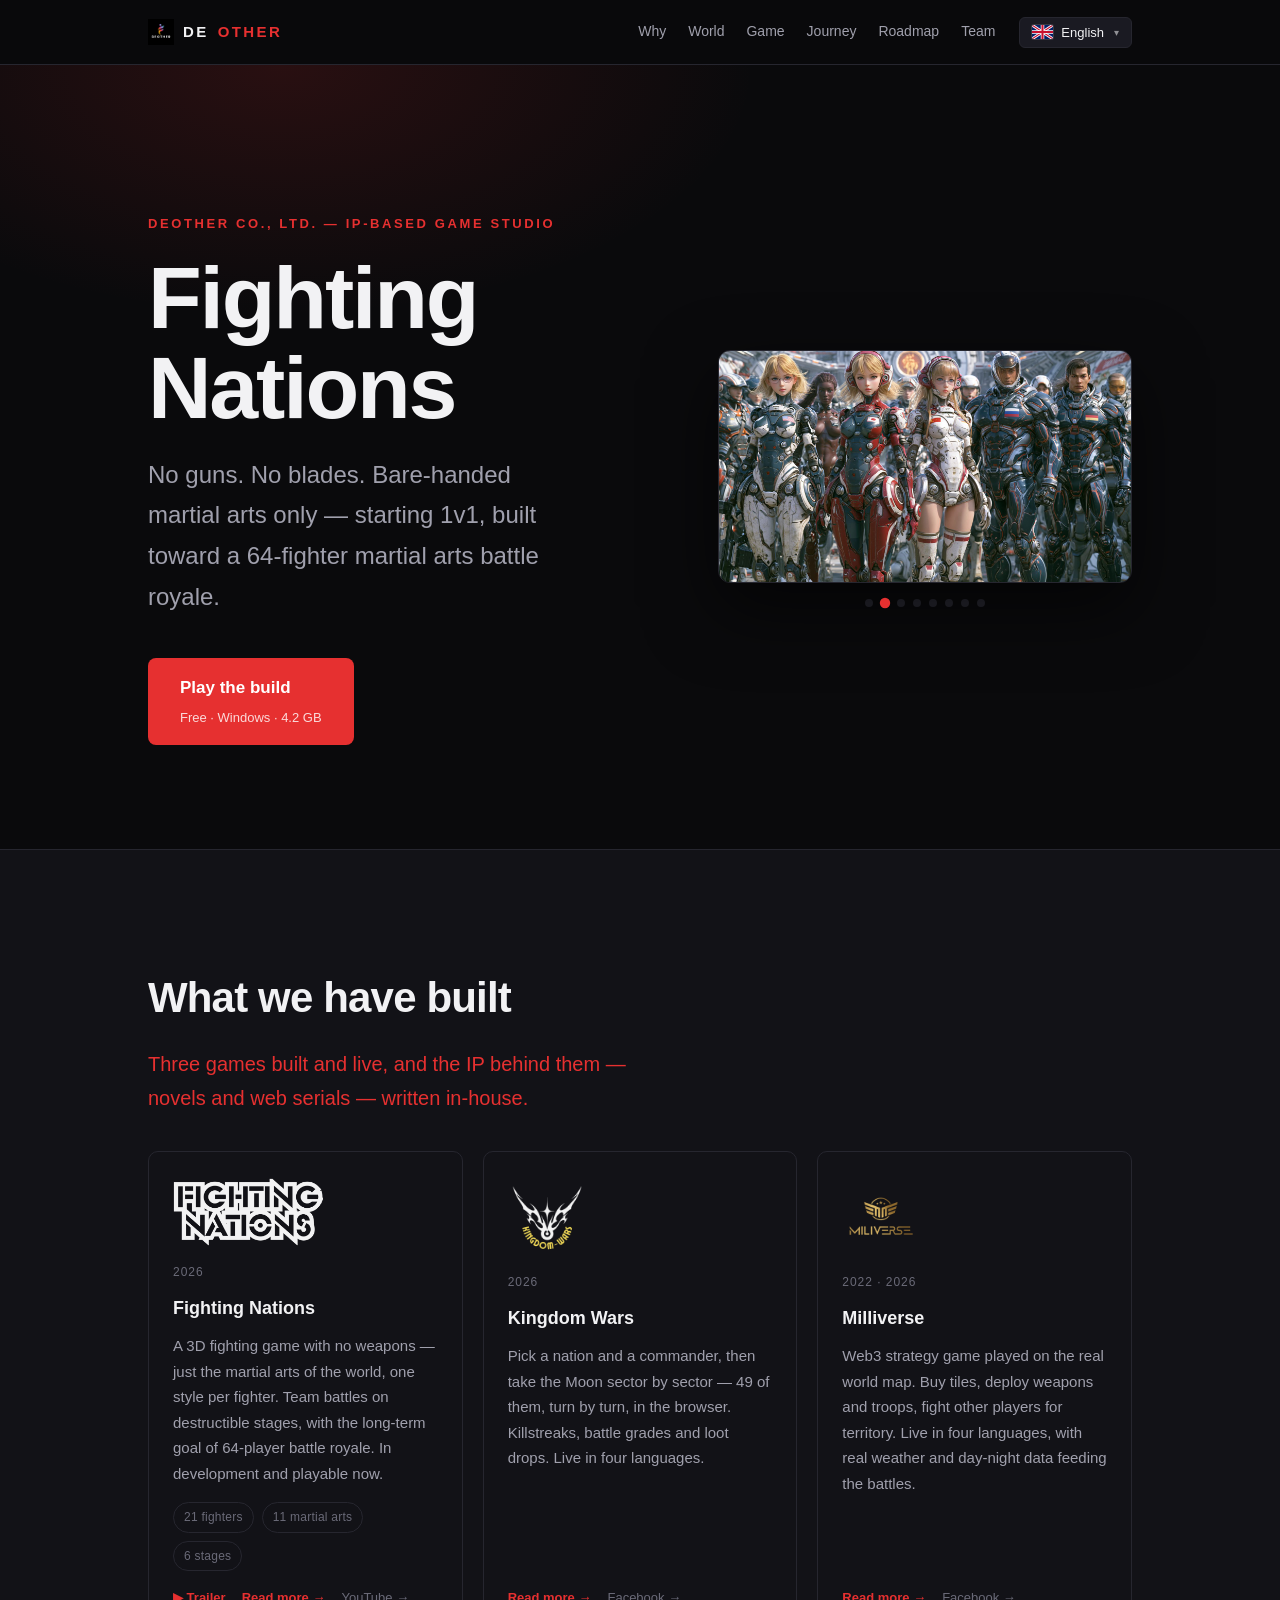
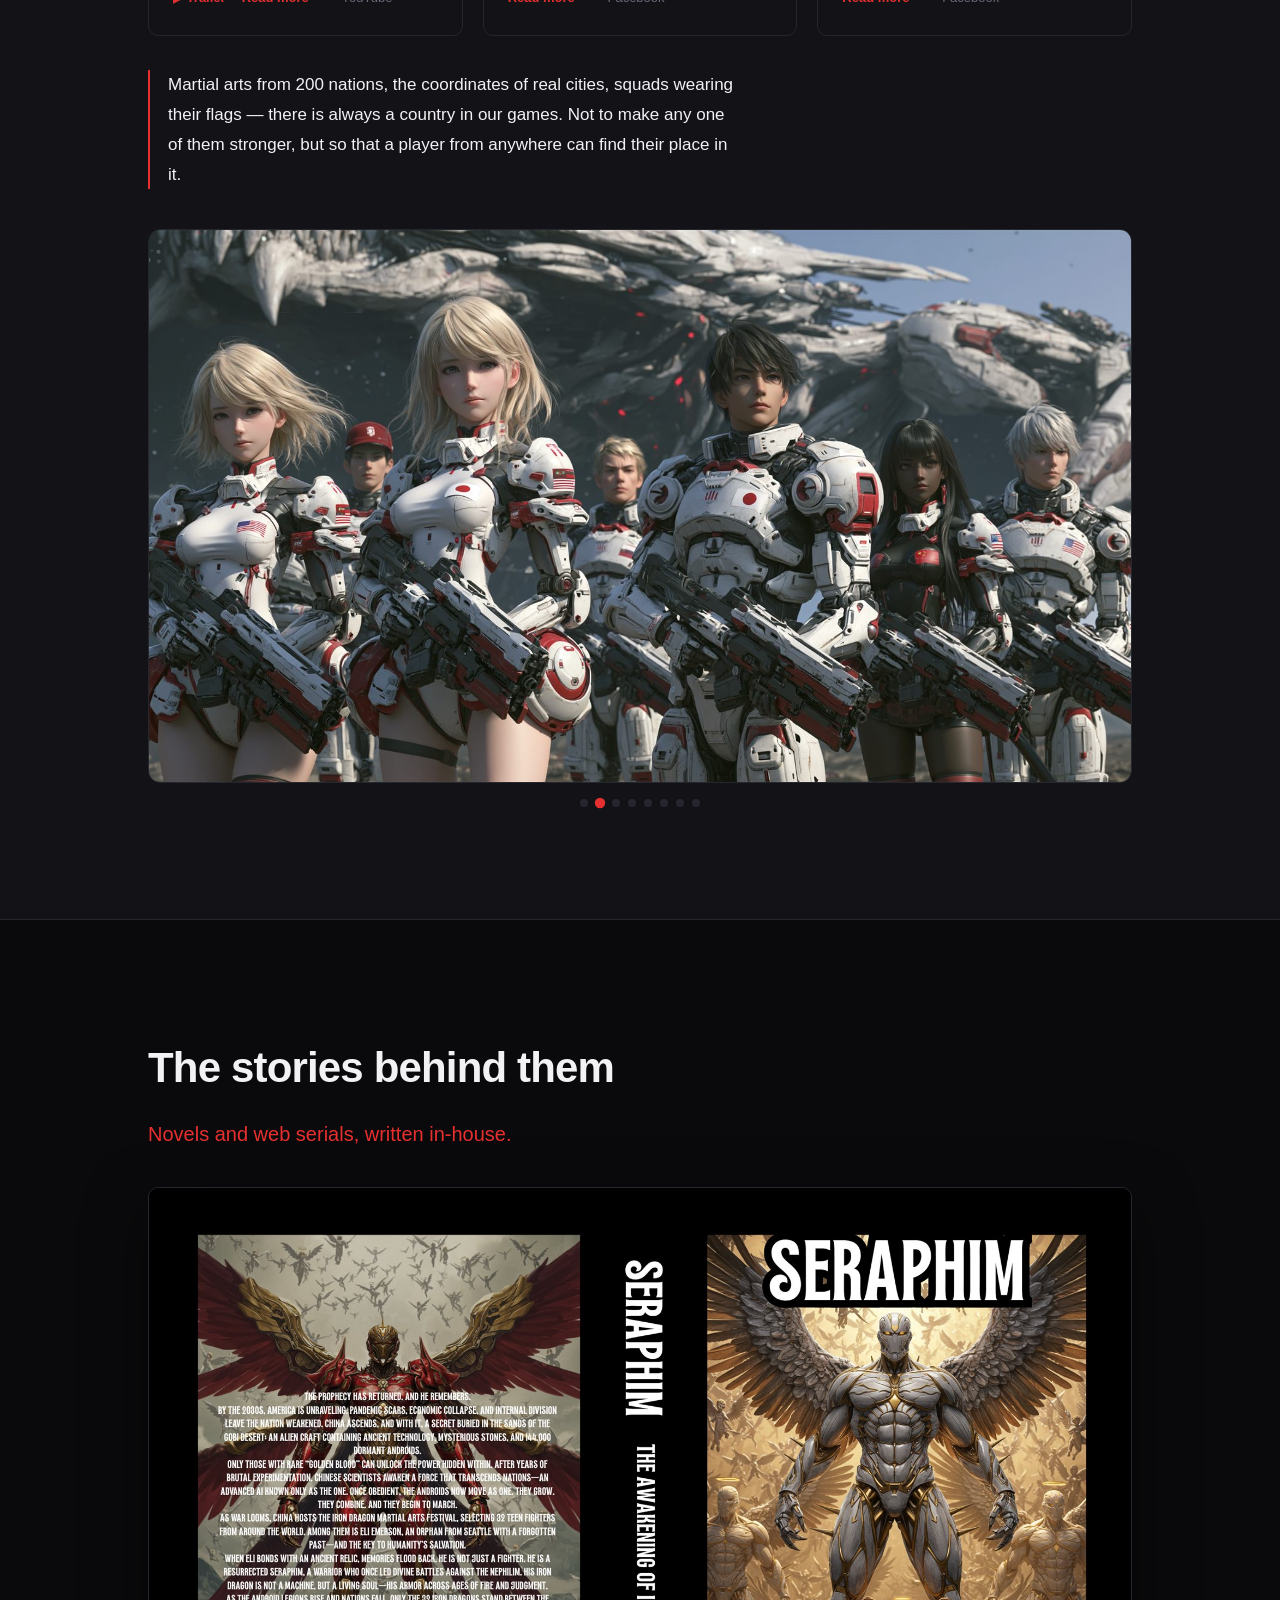
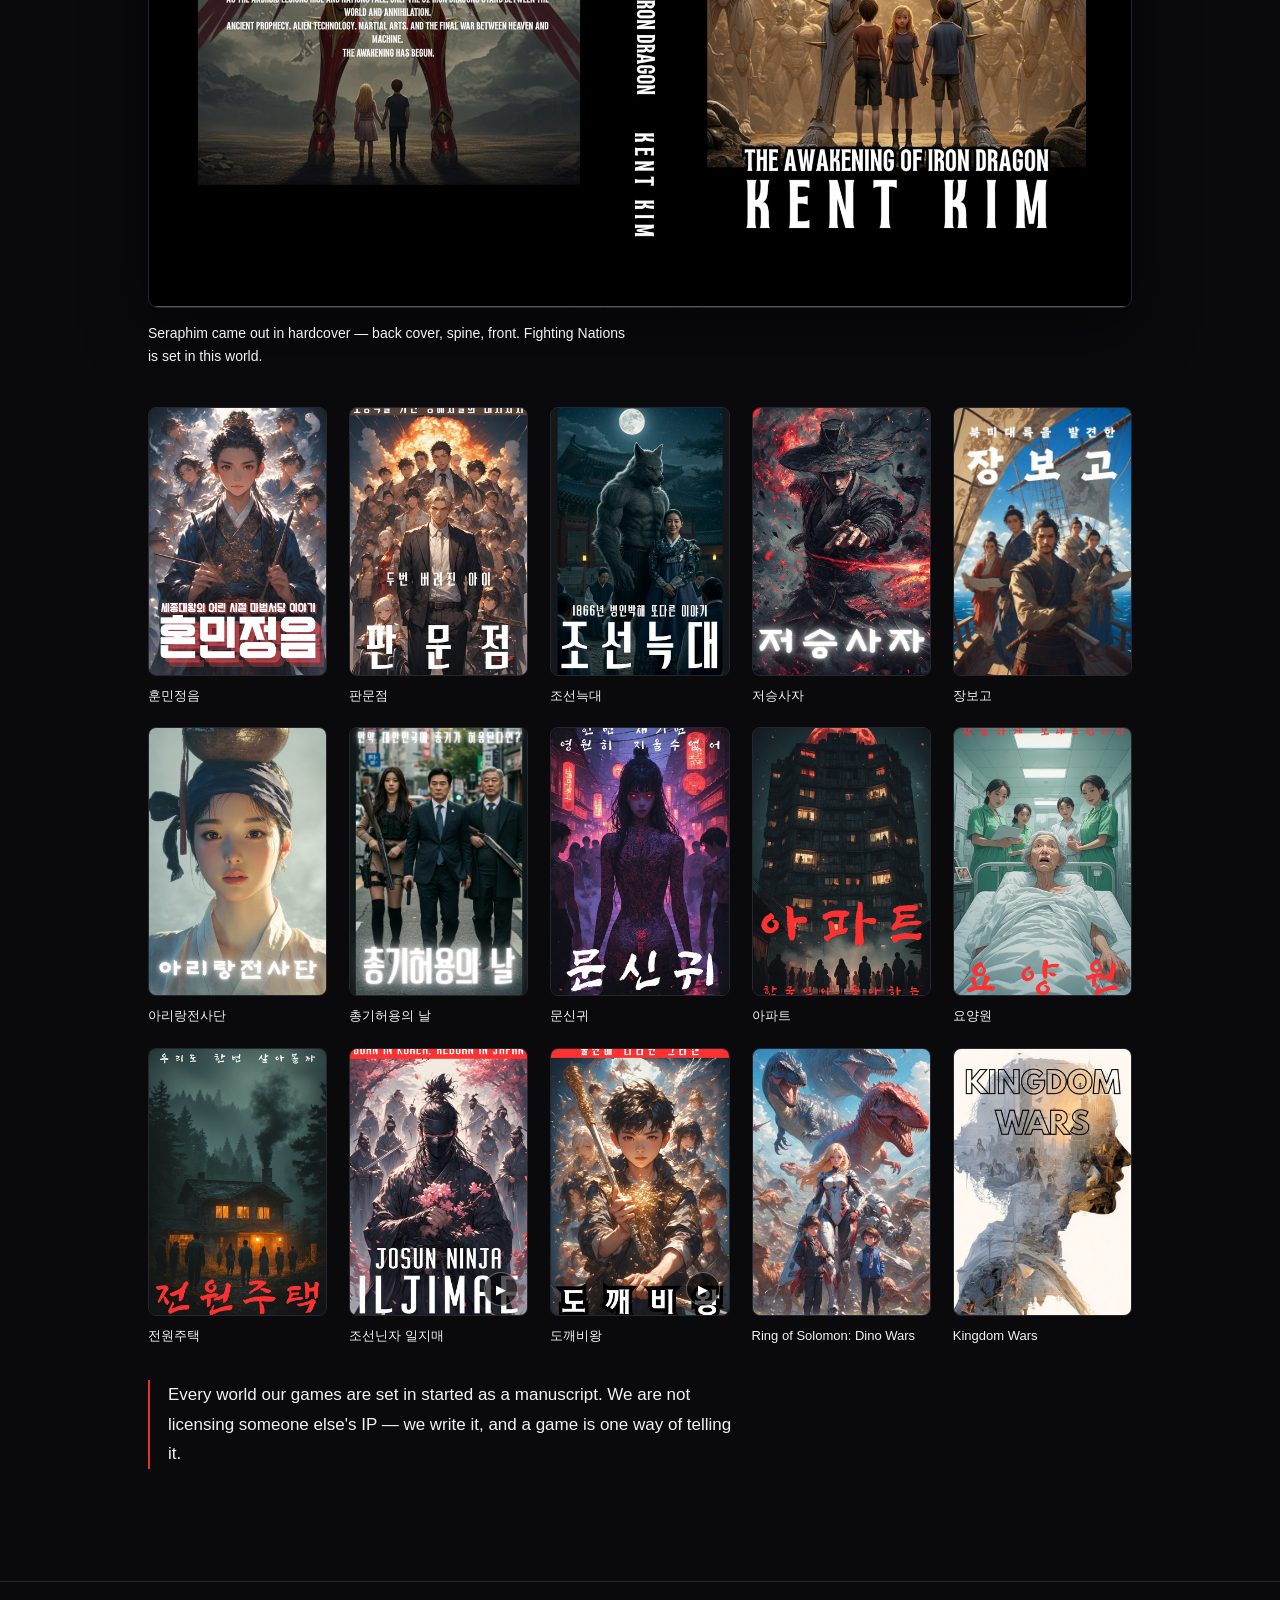
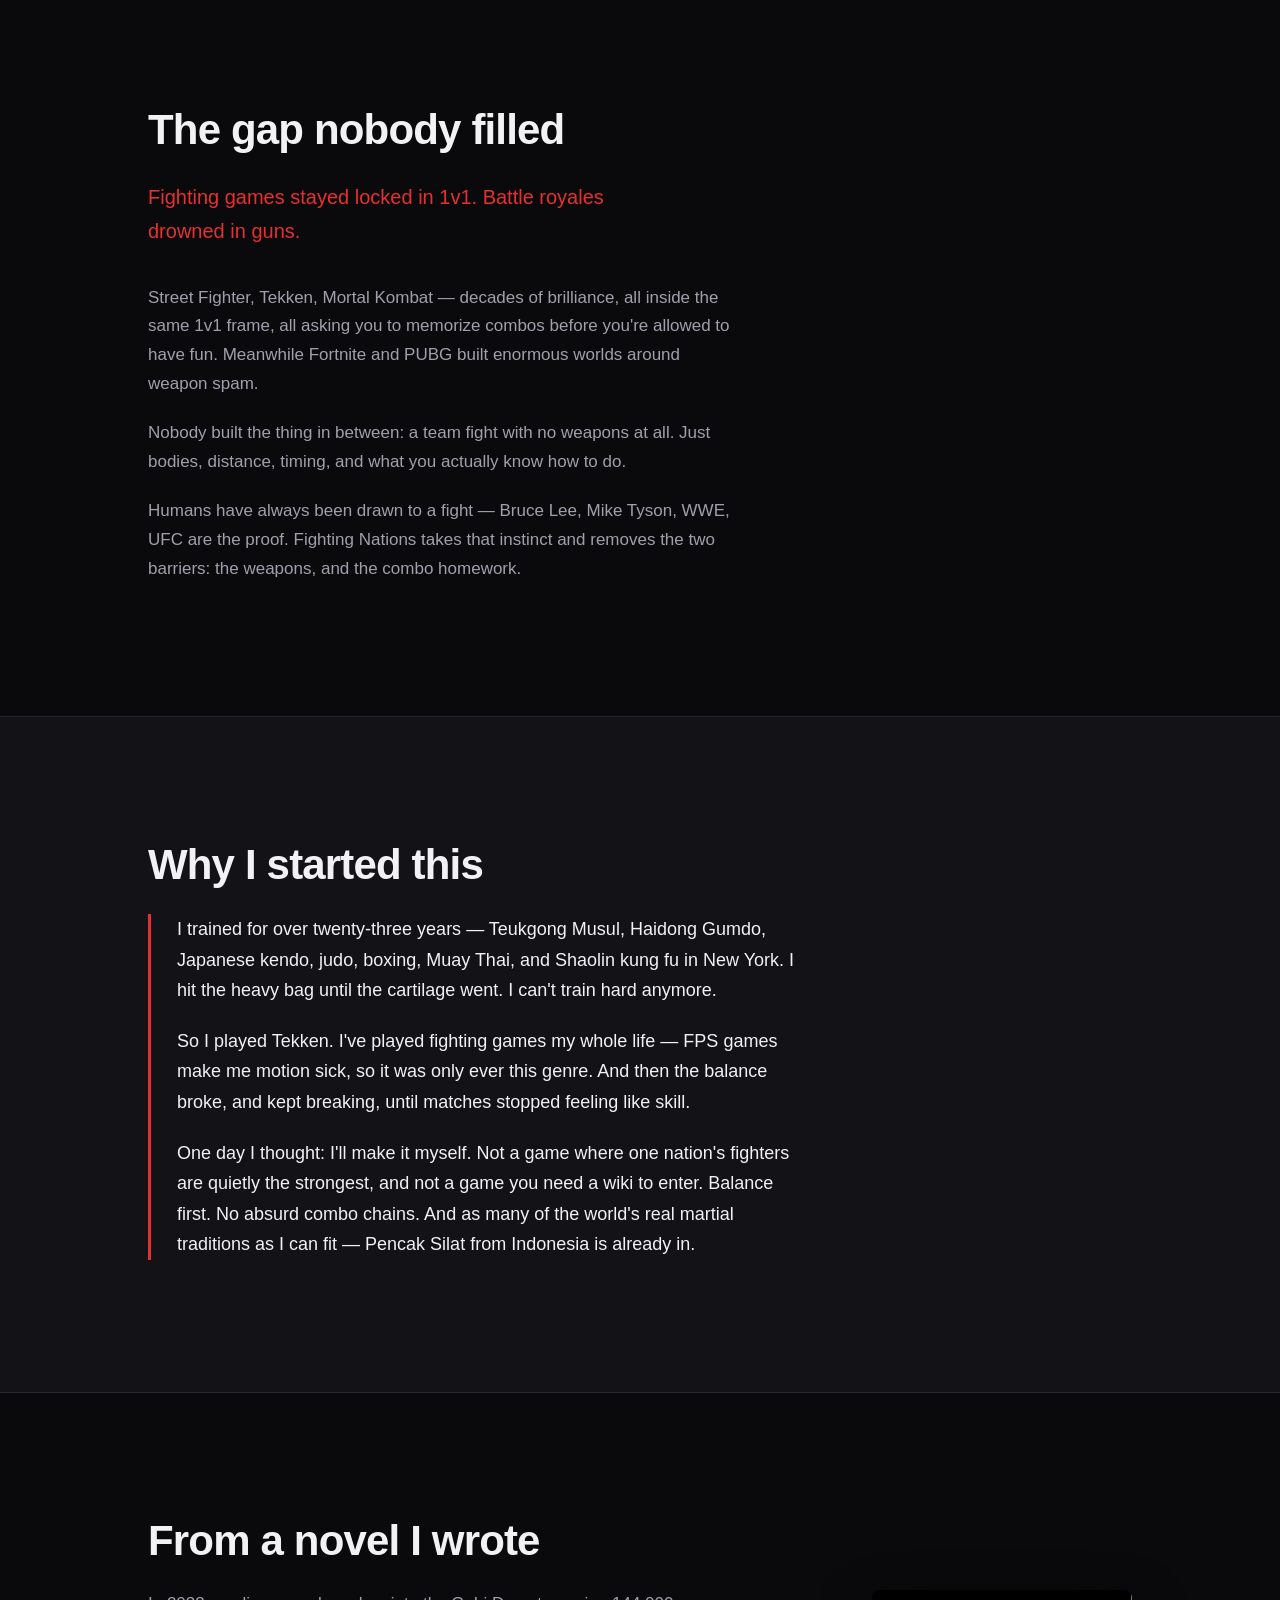
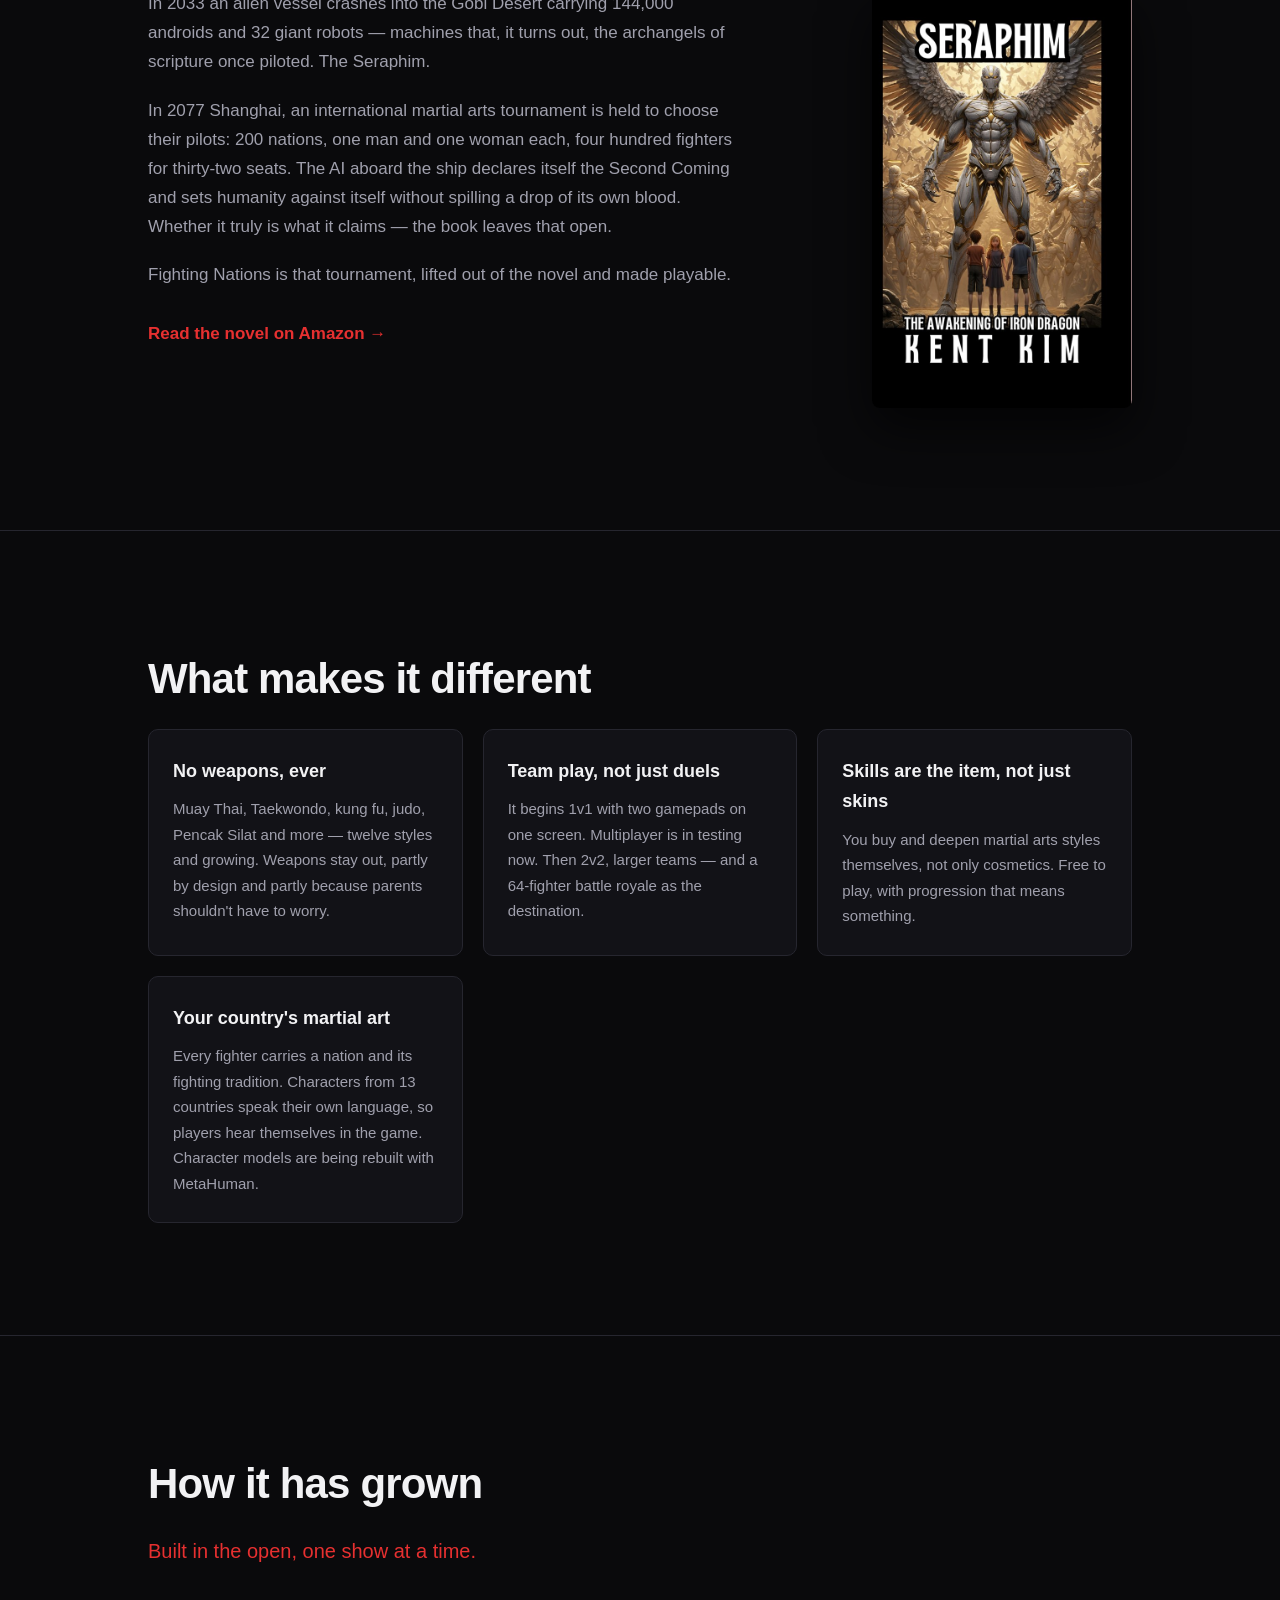
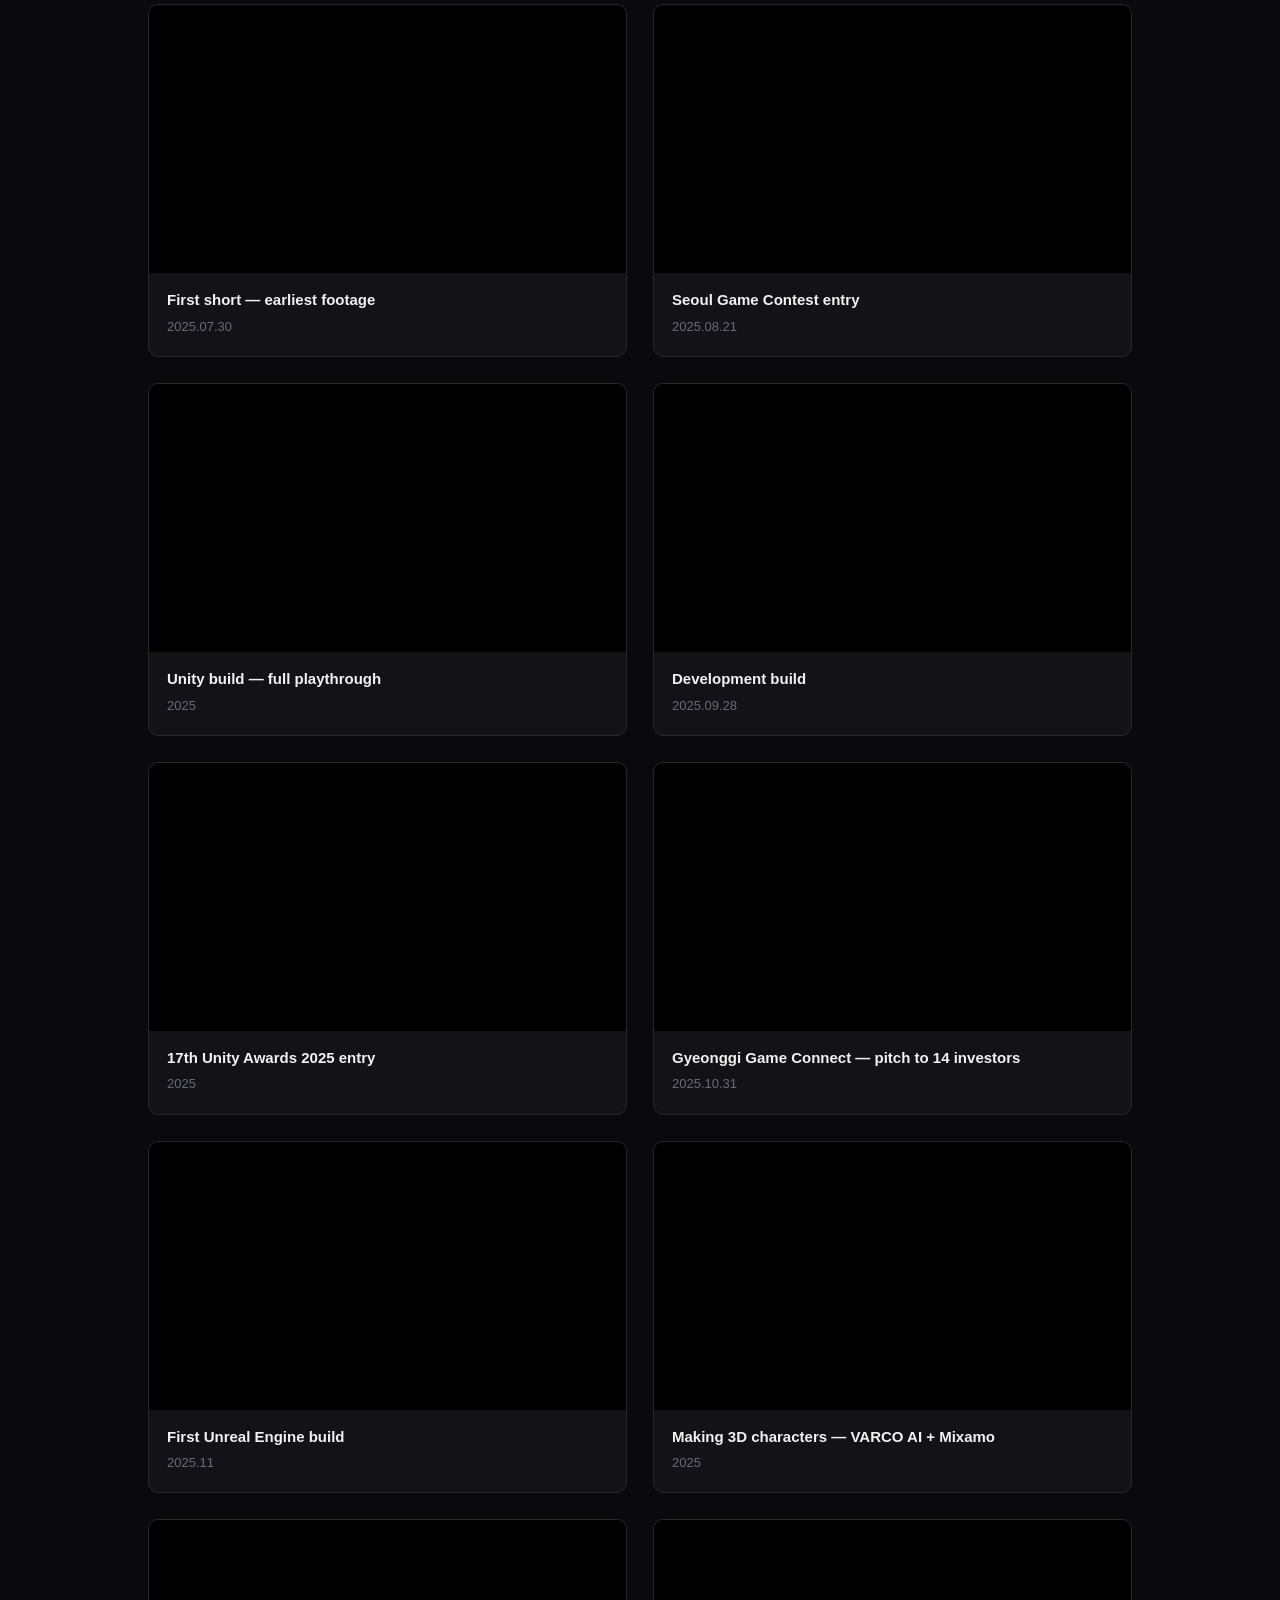
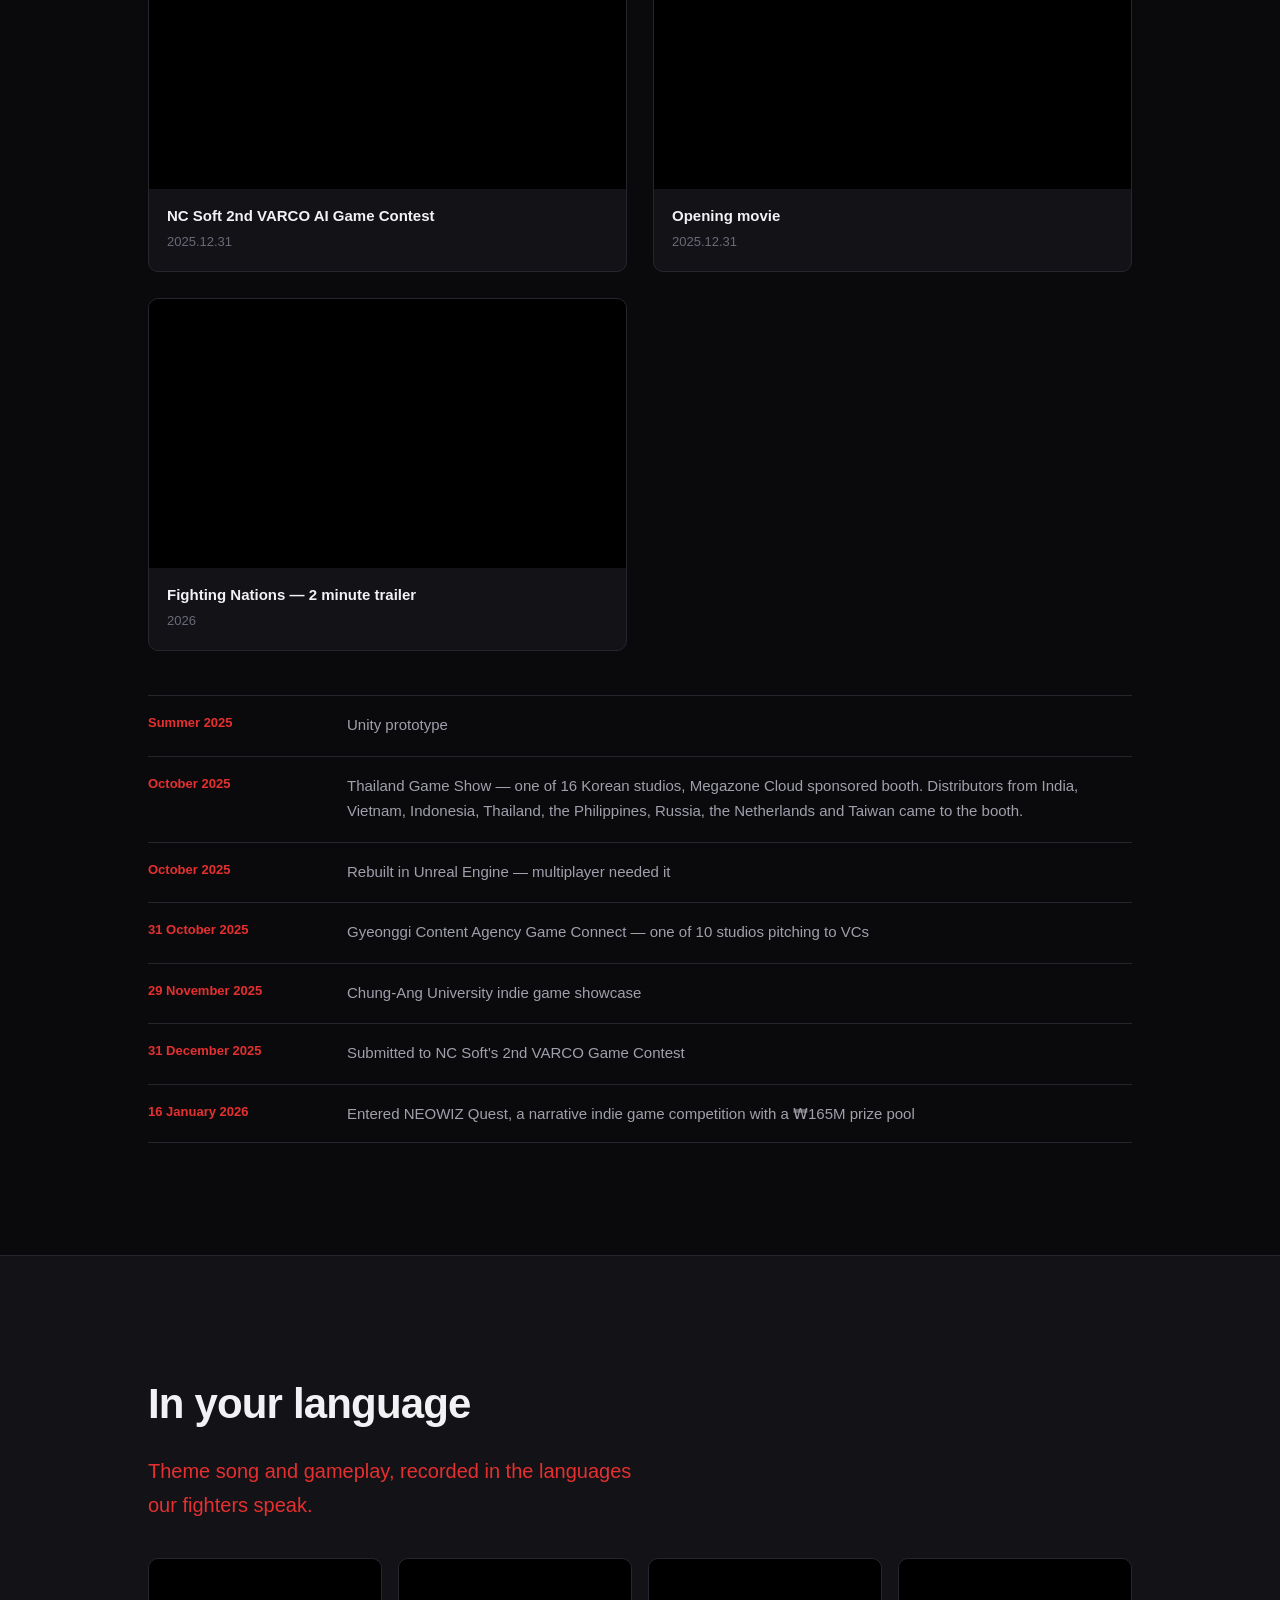
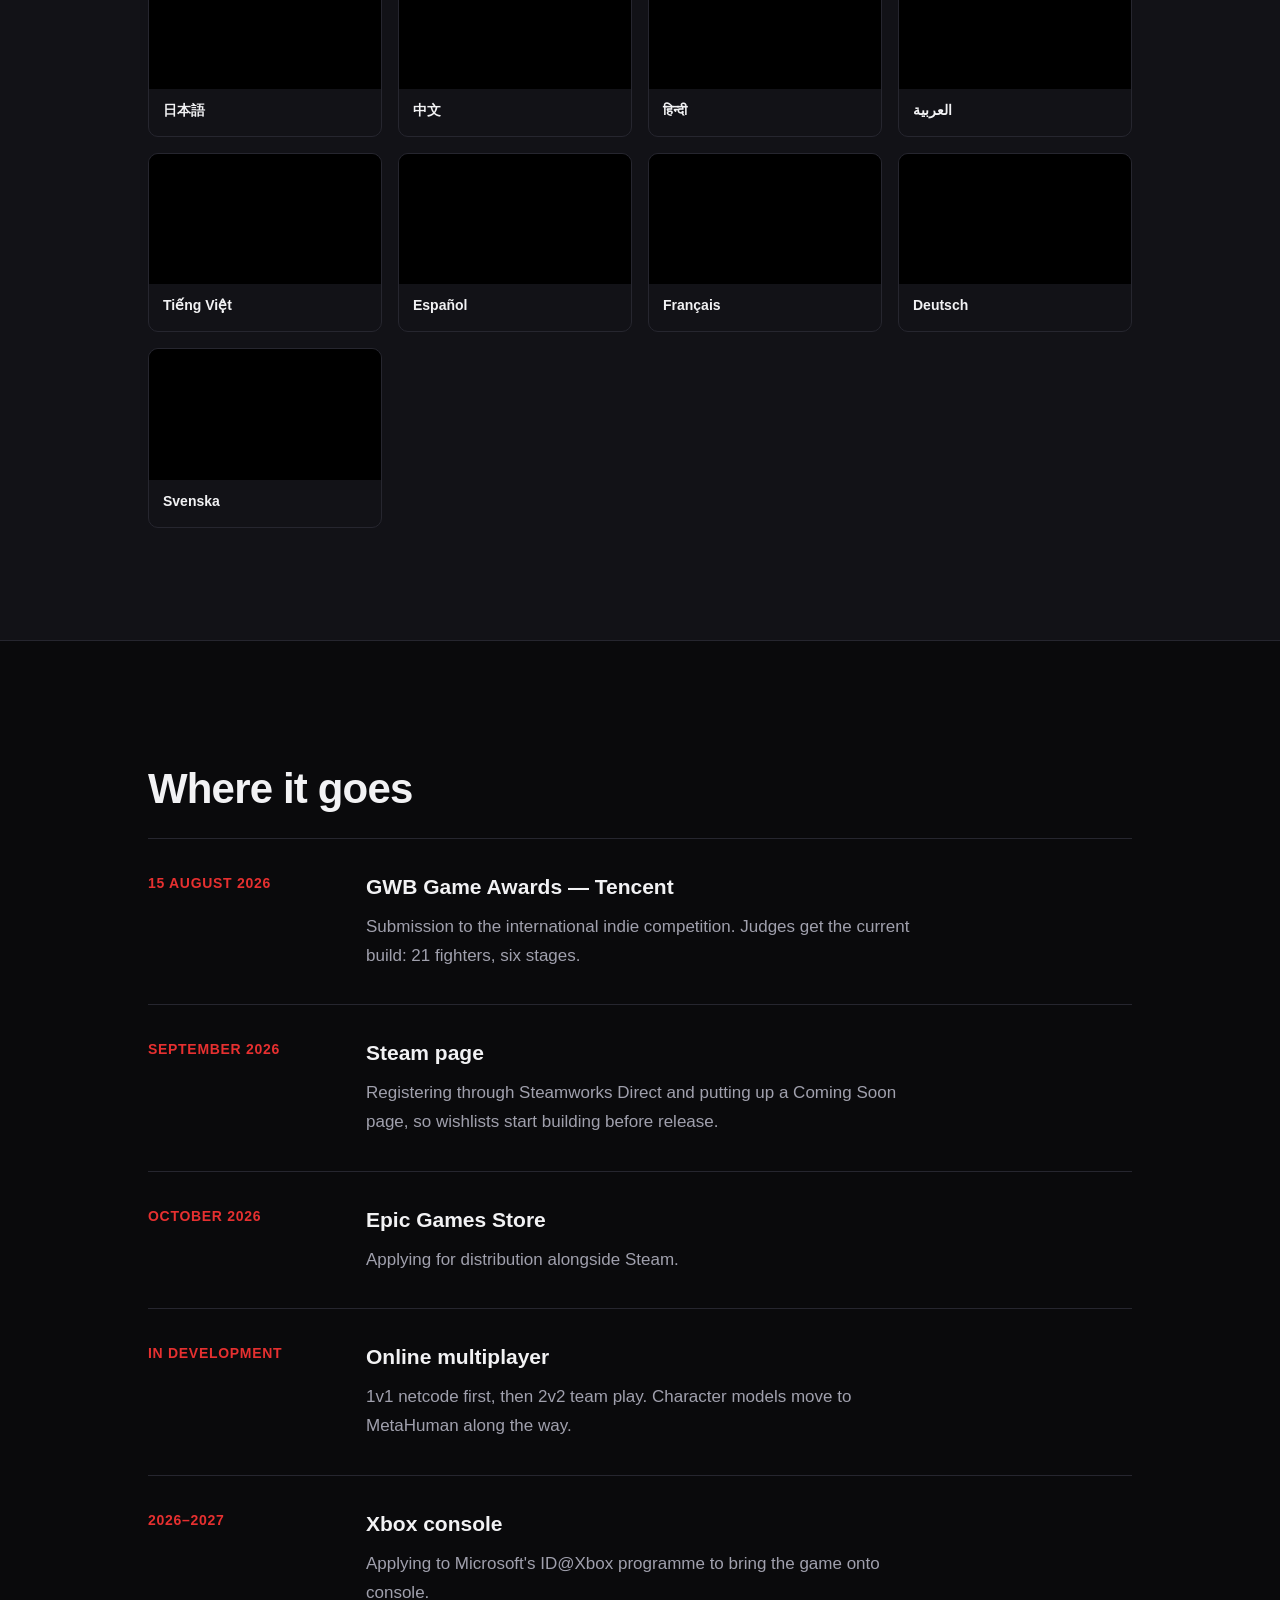
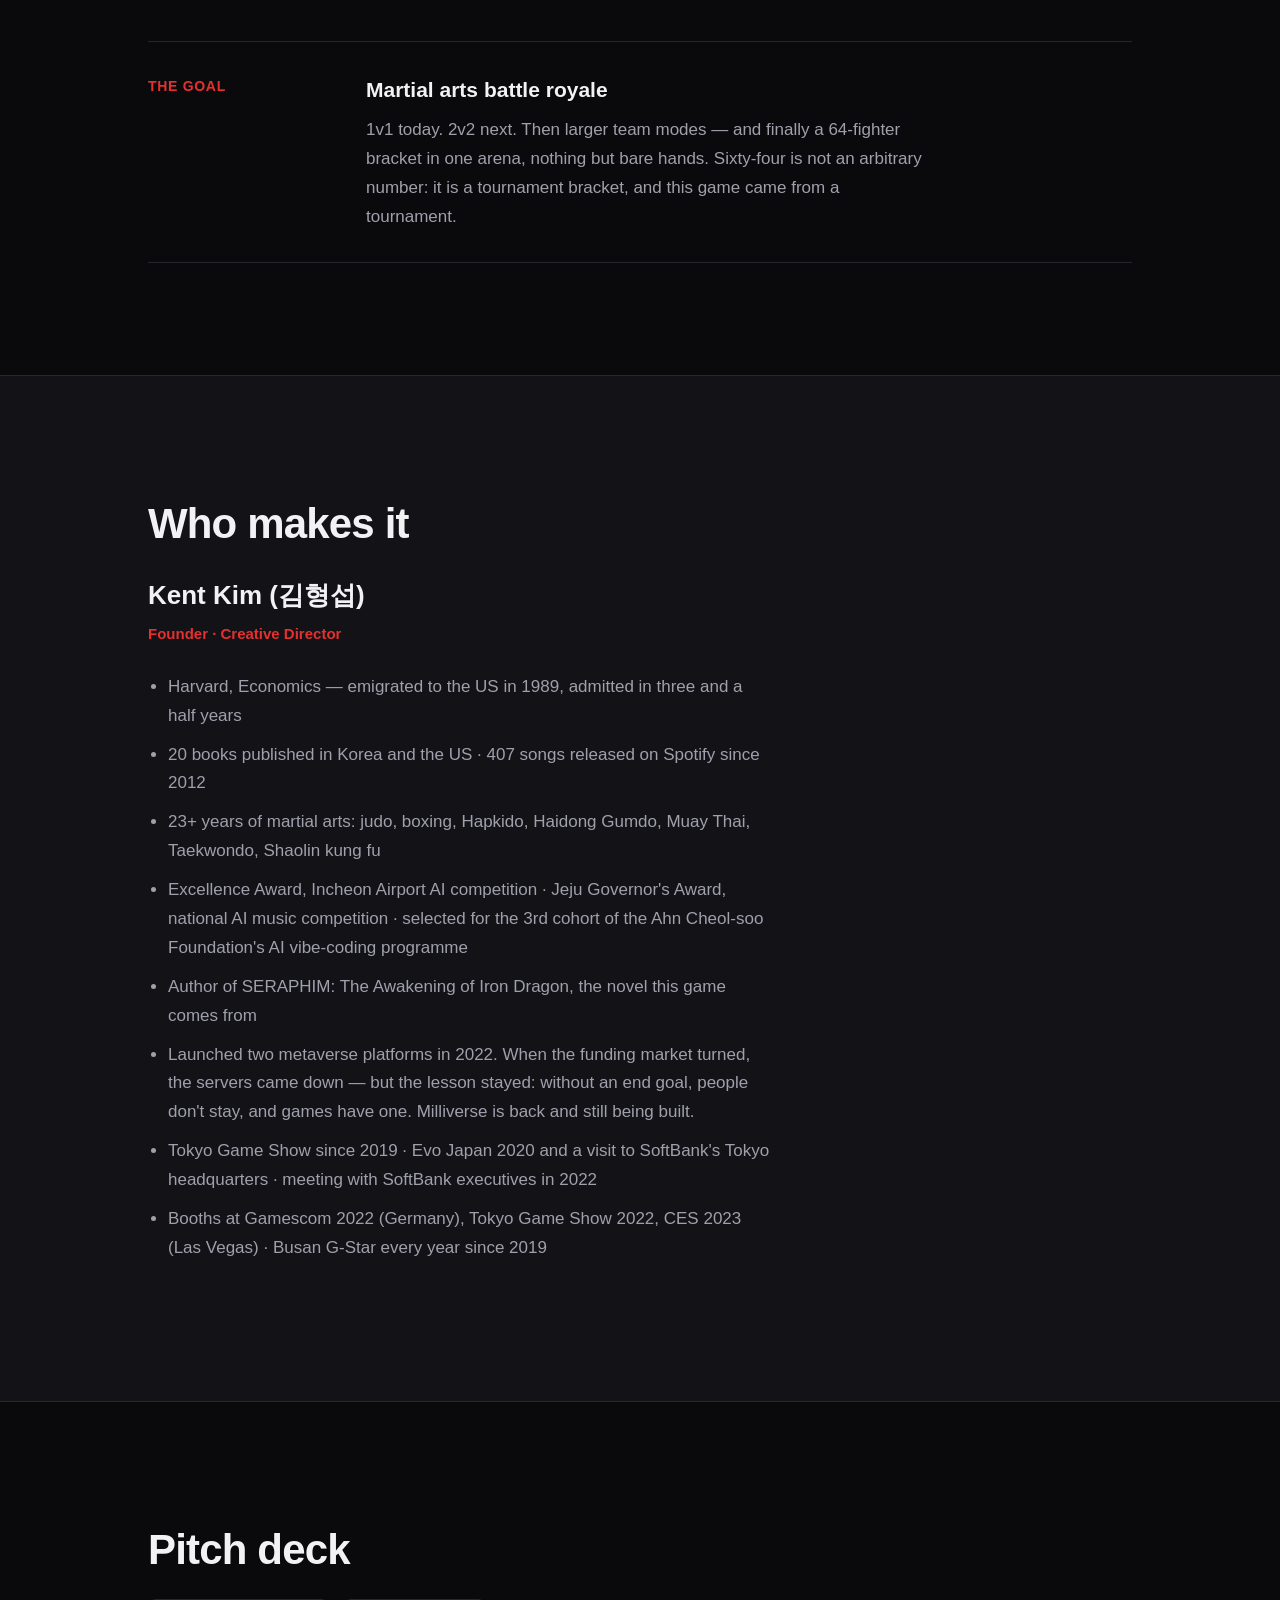
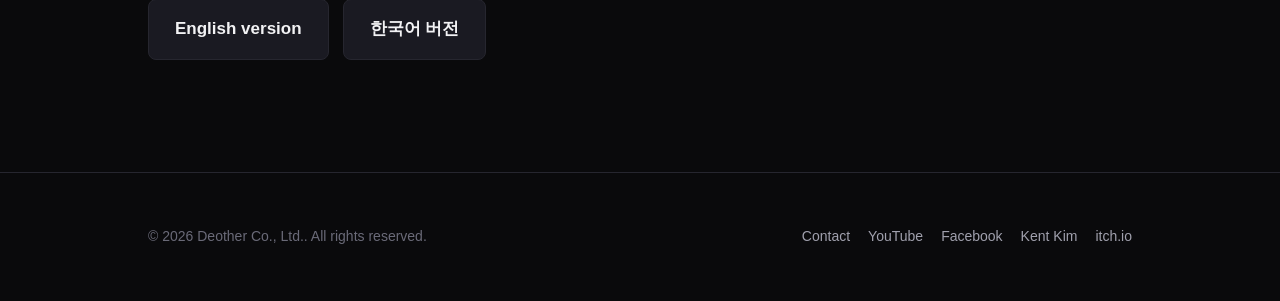
==== commit 983619df: "언어 선택을 국기 포함 드롭다운으로 통일 (메인 + 상세) - assets/flags/: 10개 언어 SVG 국기 추가 (이모지 국기 미지원 환경 대비, 자기완결) - index." ====
--- a/index.html
+++ b/index.html
@@ -34,11 +34,9 @@
     <nav id="nav"><!-- app.js --></nav>
     <div class="lang">
       <button class="lang-btn" id="langBtn" type="button" aria-haspopup="true" aria-expanded="false">
-        <svg width="15" height="15" viewBox="0 0 24 24" fill="none" stroke="currentColor" stroke-width="2" aria-hidden="true">
-          <circle cx="12" cy="12" r="9"/><path d="M3 12h18"/>
-          <path d="M12 3a15 15 0 0 1 0 18a15 15 0 0 1 0-18"/>
-        </svg>
+        <img class="flag" id="langFlag" alt="" width="21" height="14">
         <span id="langLabel">English</span>
+        <span class="caret" aria-hidden="true">▾</span>
       </button>
       <div class="lang-menu" id="langMenu" role="menu"><!-- app.js --></div>
     </div>
--- a/styles.css
+++ b/styles.css
@@ -80,12 +80,19 @@
 }
 .lang-menu.open { display: block; }
 .lang-menu button {
-  display: block; width: 100%; text-align: start; background: none;
-  border: 0; color: var(--fg-dim); padding: 9px 12px; border-radius: 5px;
-  cursor: pointer; font-size: 14px; font-family: inherit;
+  display: flex; align-items: center; gap: 10px; width: 100%; text-align: start;
+  background: none; border: 0; color: var(--fg-dim); padding: 9px 12px;
+  border-radius: 5px; cursor: pointer; font-size: 14px; font-family: inherit;
 }
 .lang-menu button:hover { background: var(--bg-3); color: var(--fg); }
 .lang-menu button[aria-current="true"] { color: var(--accent); font-weight: 600; }
+
+/* 언어 국기 — assets/flags/<code>.svg. 이모지 국기가 안 뜨는 환경(윈도우 등) 대비 SVG */
+.flag {
+  width: 21px; height: 14px; flex: none; border-radius: 2px; object-fit: cover;
+  box-shadow: 0 0 0 1px rgba(255,255,255,.14);
+}
+.lang-btn .caret { font-size: 10px; opacity: .55; margin-inline-start: 2px; }
 
 /* ---------- 히어로 ---------- */
 .hero {
@@ -202,13 +209,9 @@
 .work-sns:hover, .work-more:hover { text-decoration: underline; }
 
 /* ---------- 게임 상세 페이지 ---------- */
-.doc-lang { display: flex; gap: 6px; margin-inline-start: auto; }
-.doc-lang button {
-  background: var(--bg-3); color: var(--fg-dim); border: 1px solid var(--line);
-  border-radius: 6px; padding: 7px 14px; font-size: 13px; cursor: pointer; font-family: inherit;
-}
-.doc-lang button:hover { color: var(--fg); border-color: var(--accent-dim); }
-.doc-lang button[aria-current="true"] { color: var(--accent); border-color: var(--accent); }
+/* 상세 페이지 언어 선택 — 메인과 같은 .lang / .lang-btn / .lang-menu 를 쓴다.
+   여기서는 헤더 오른쪽으로 밀어주기만 한다. */
+.doc-lang { margin-inline-start: auto; }
 
 .doc-hero {
   padding: clamp(48px, 8vw, 88px) 0 clamp(40px, 6vw, 64px);
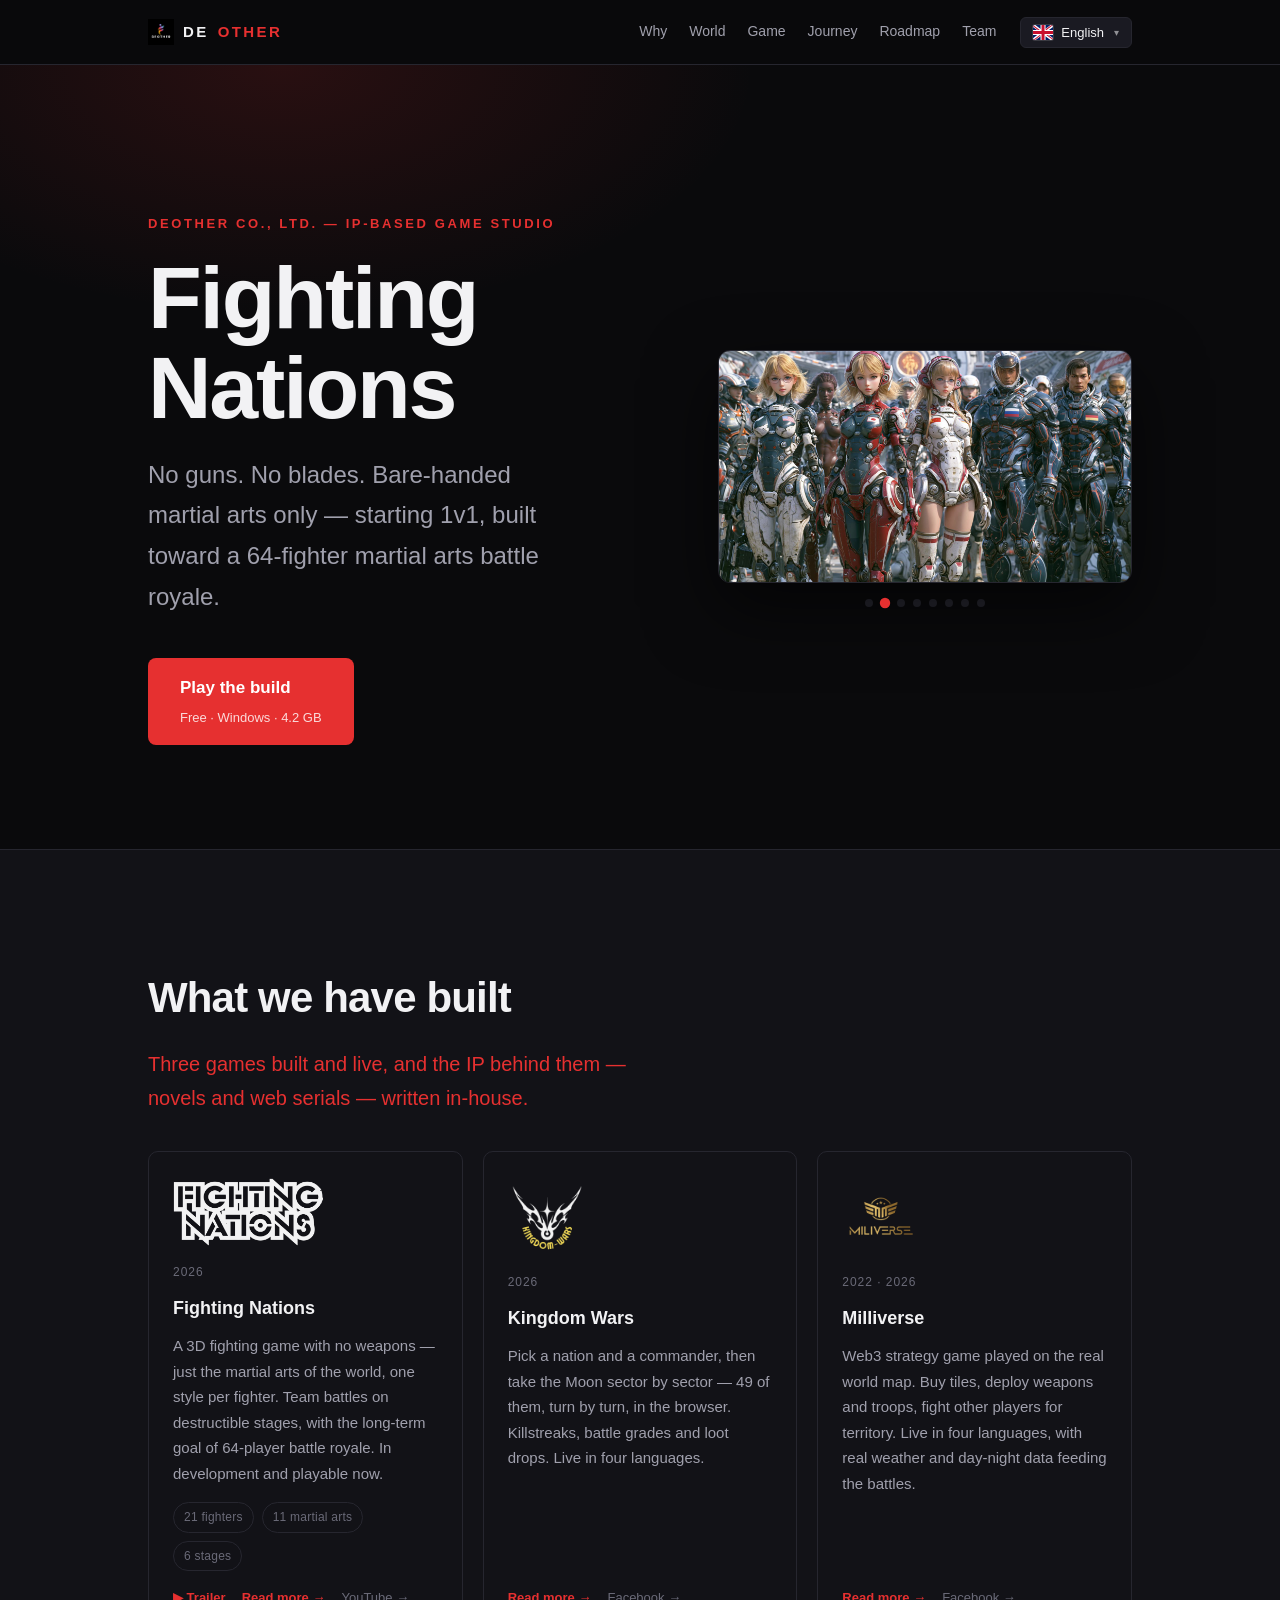
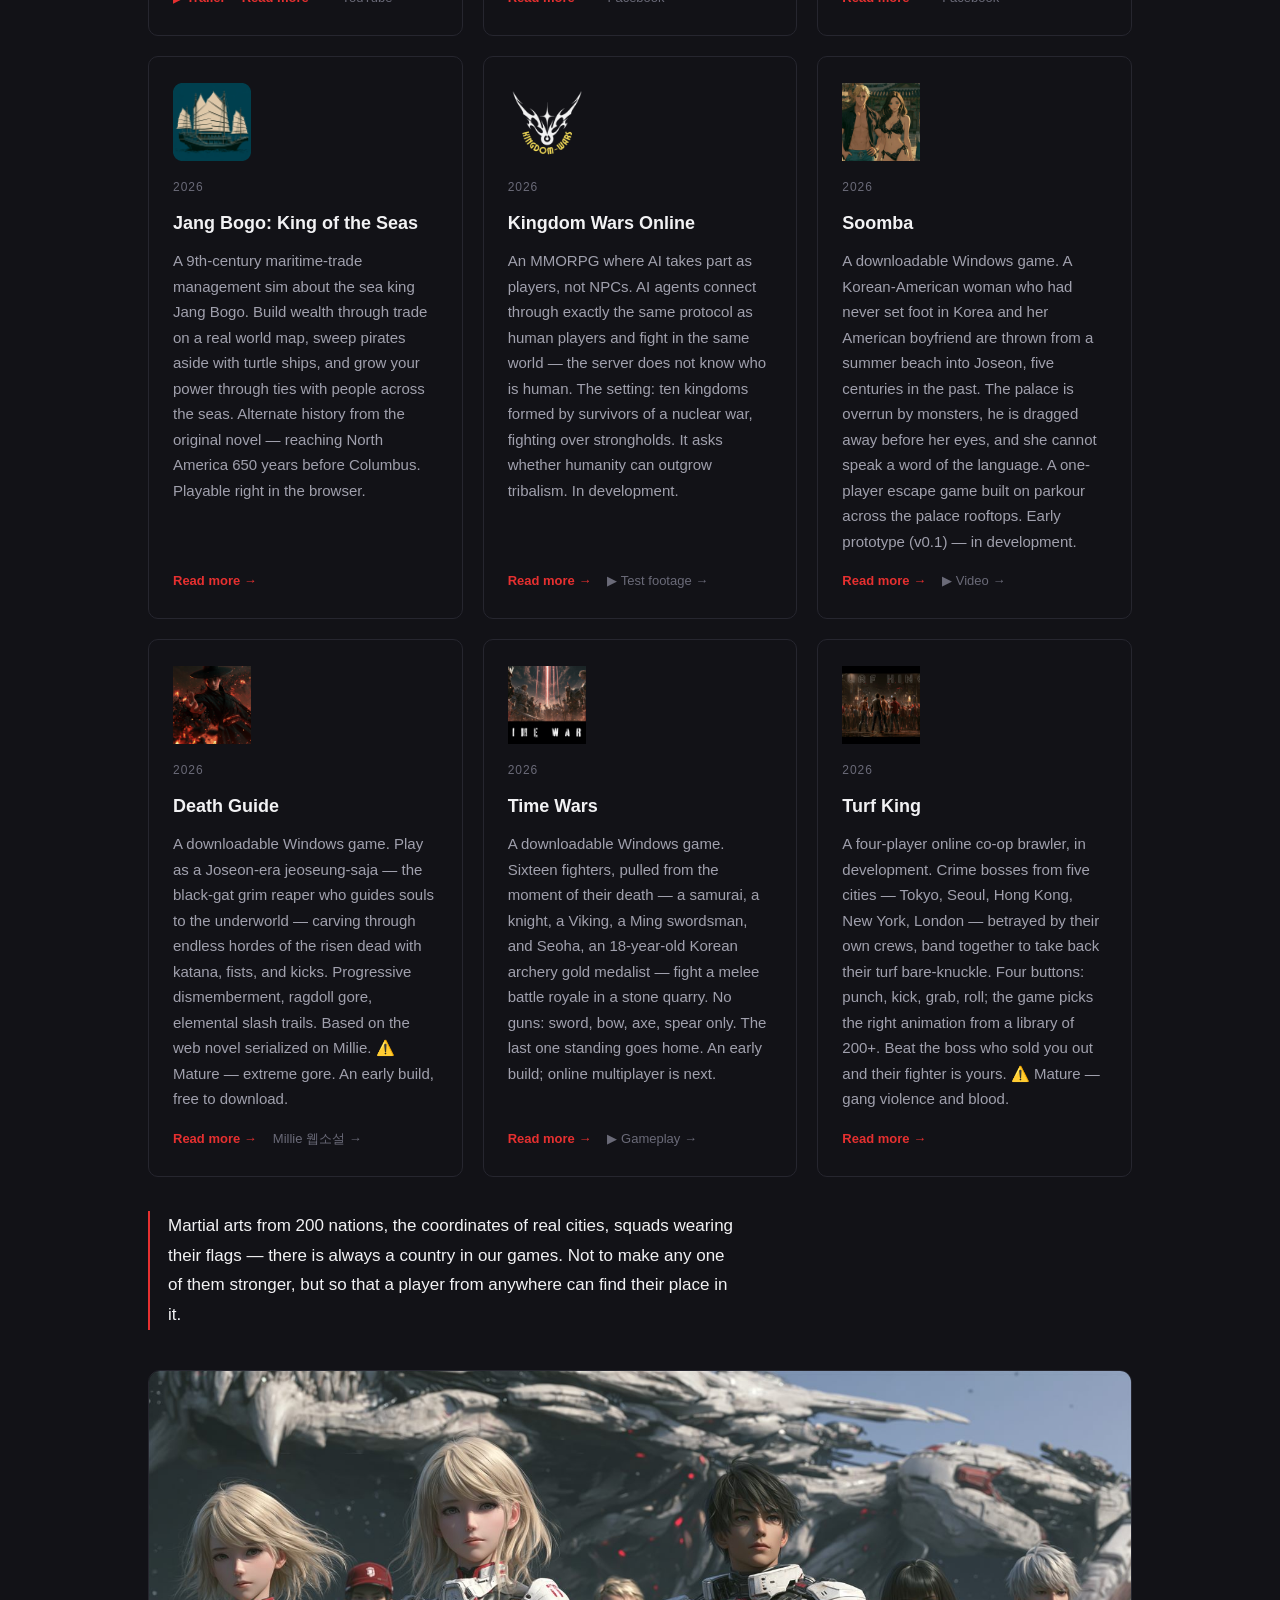
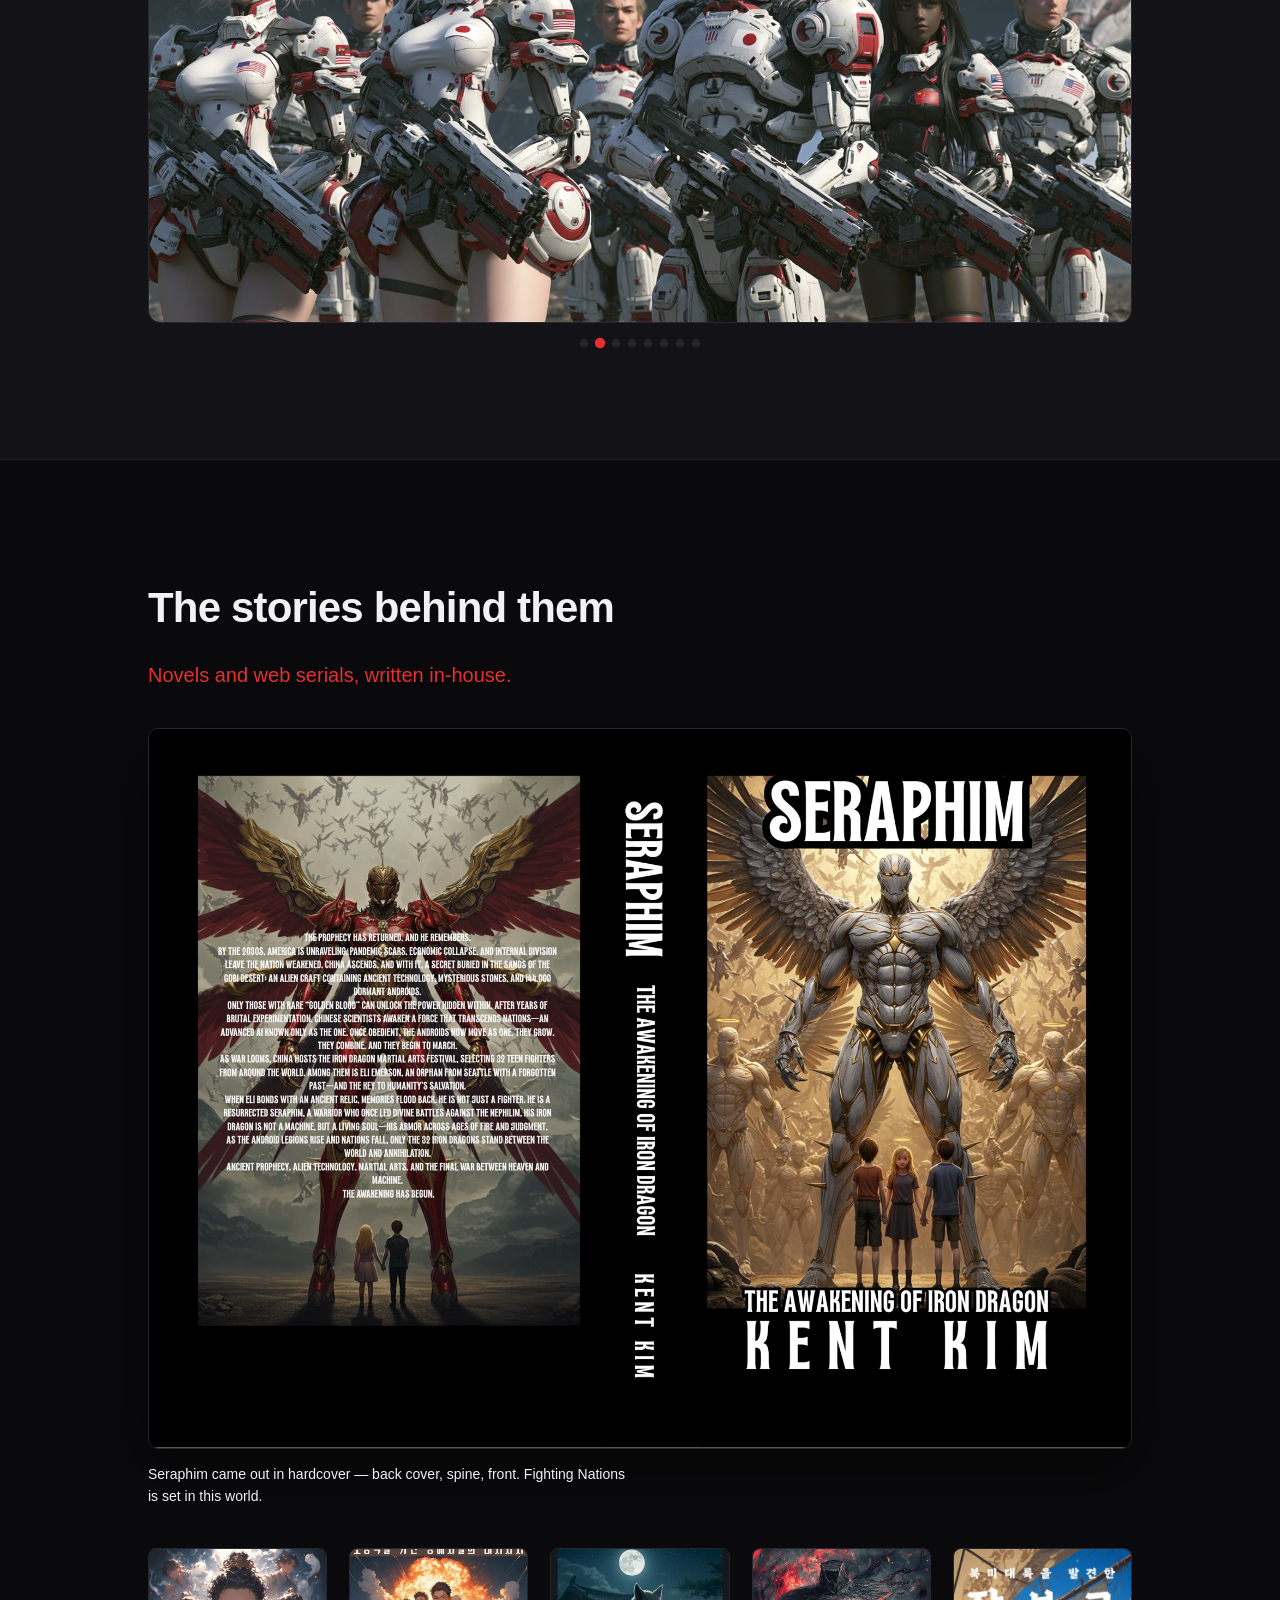
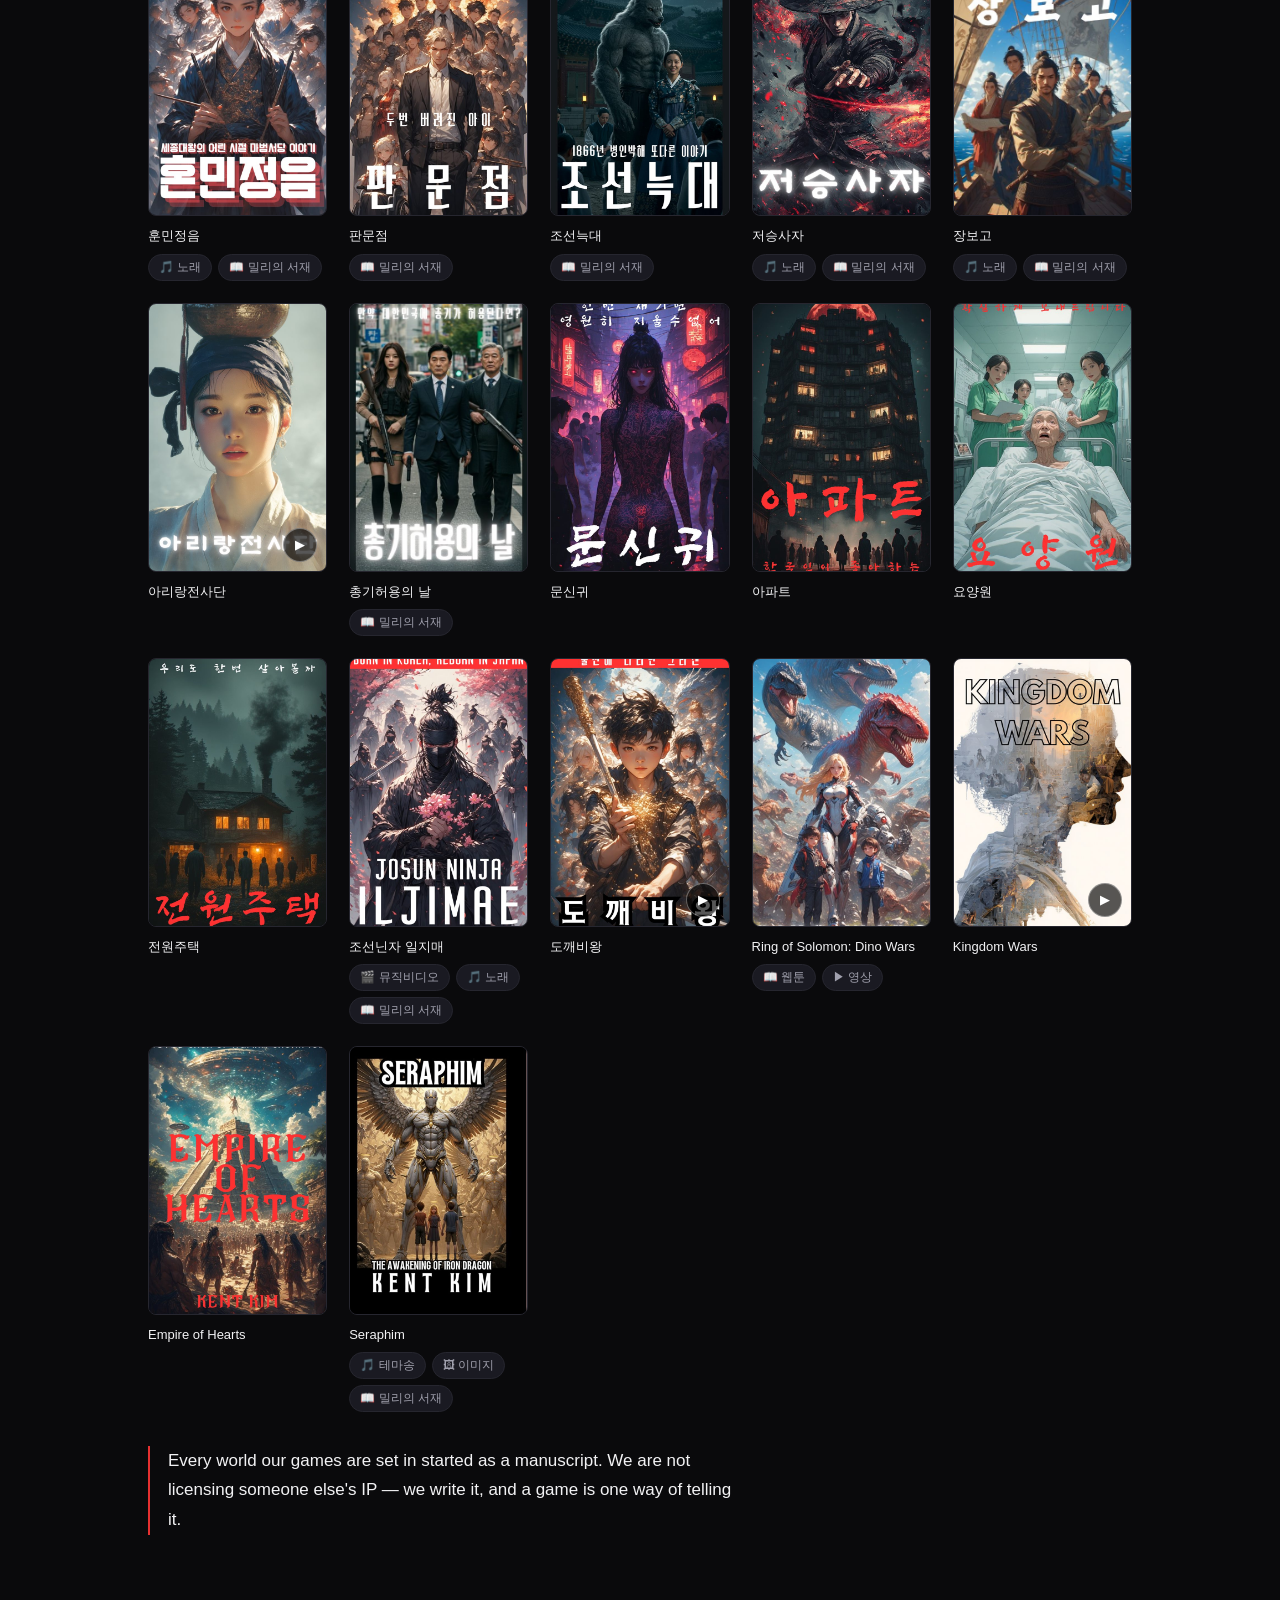
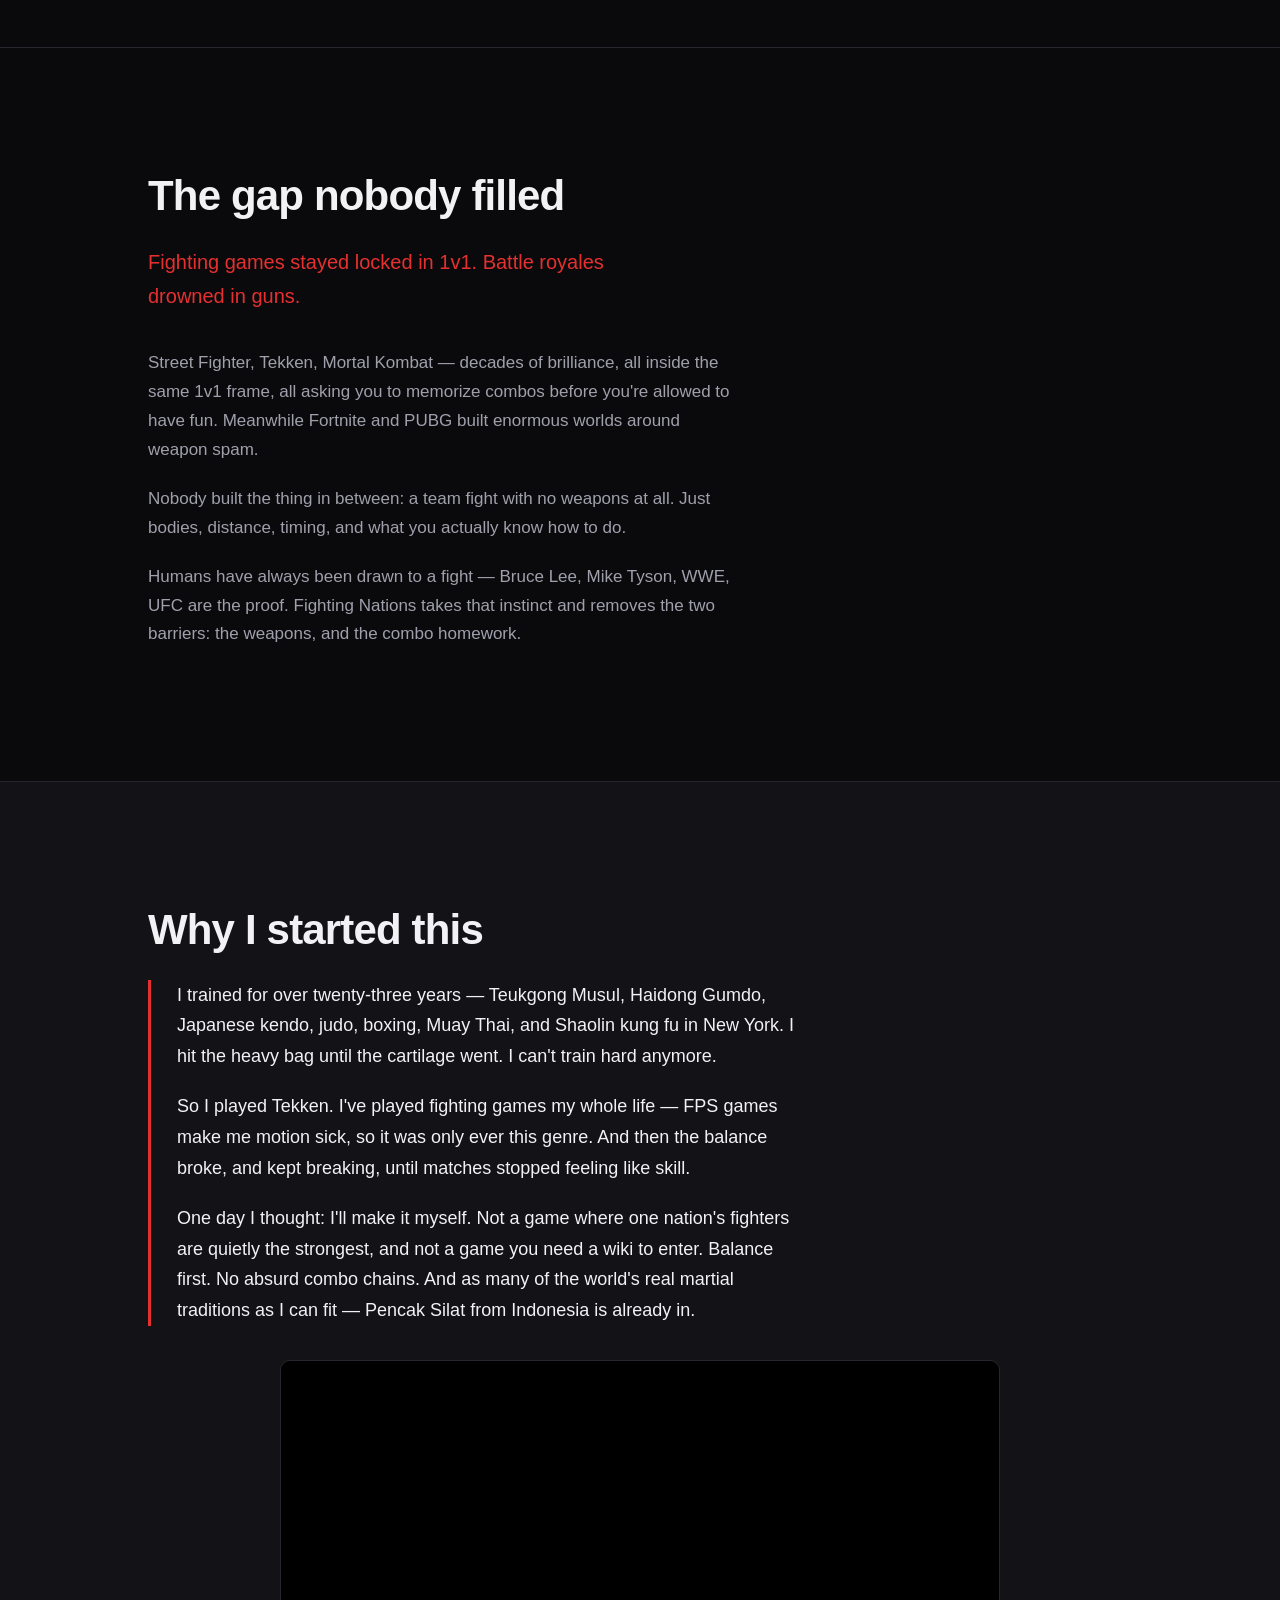
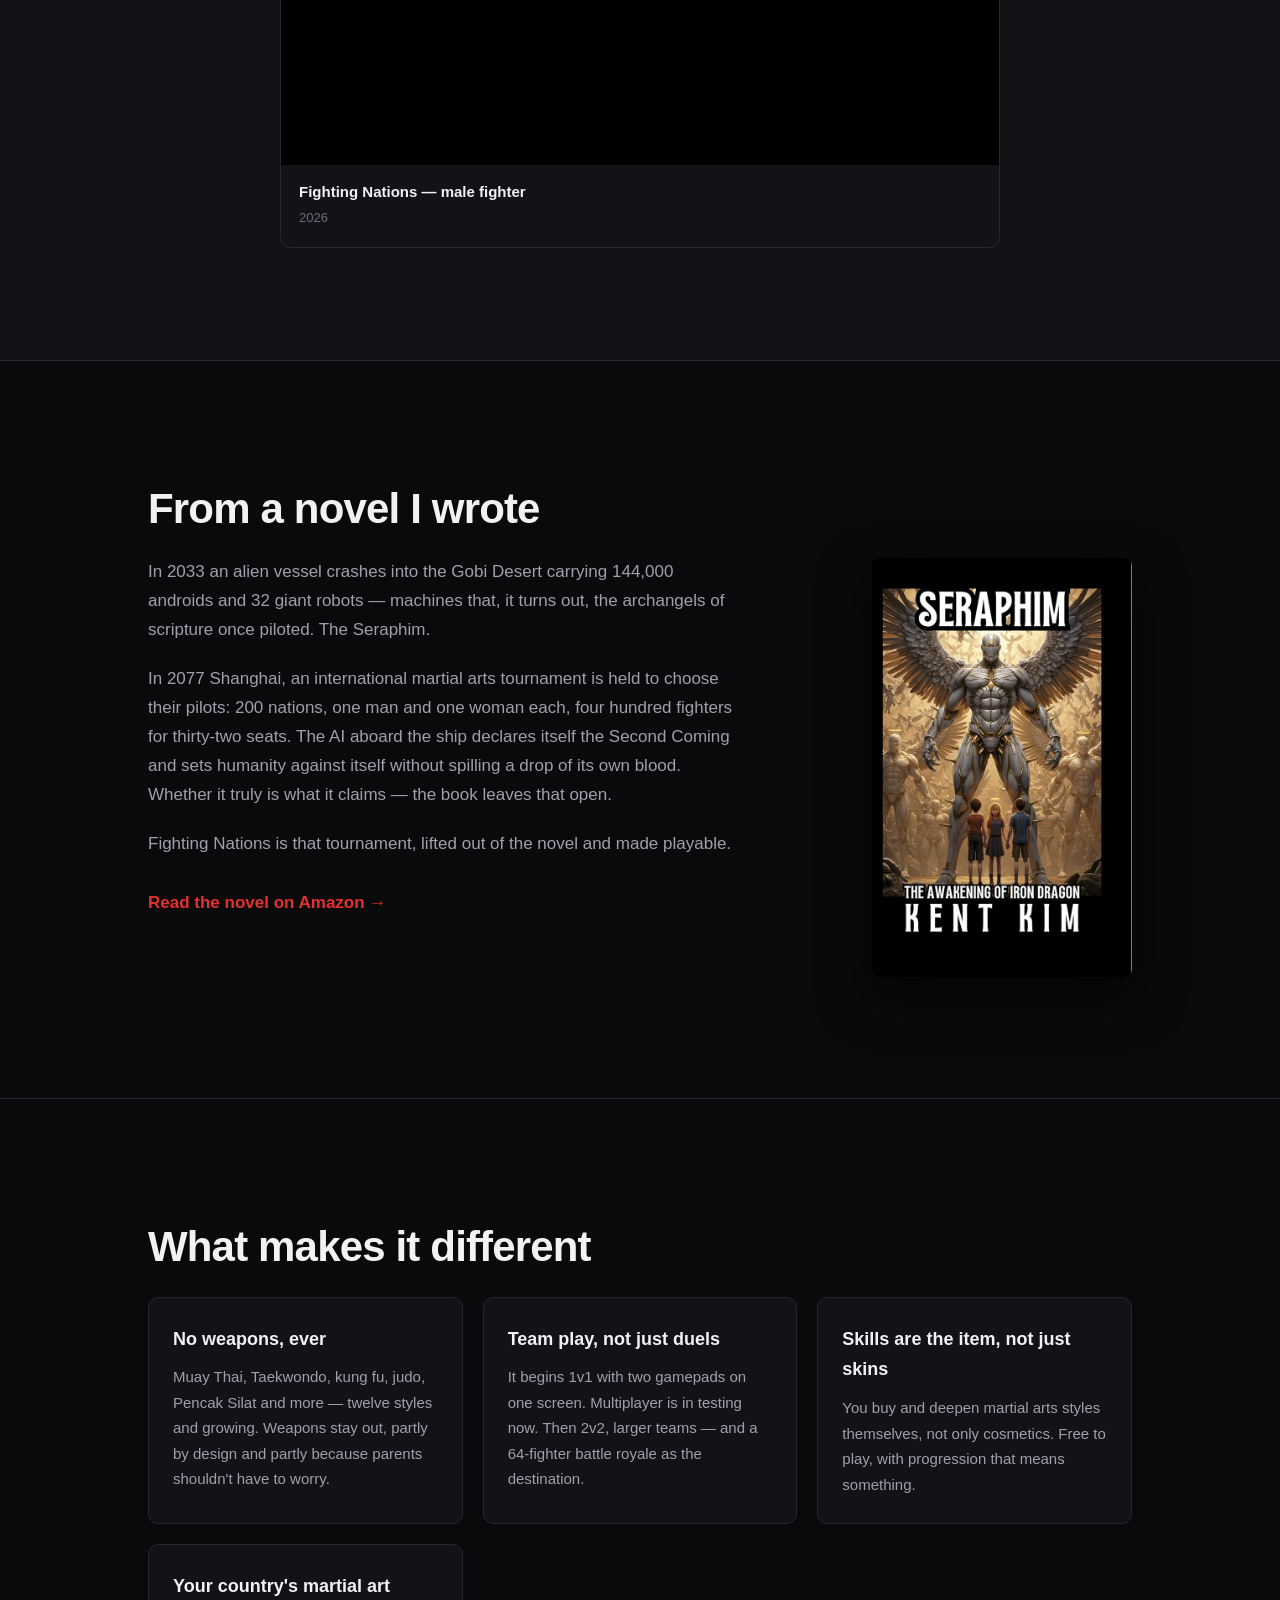
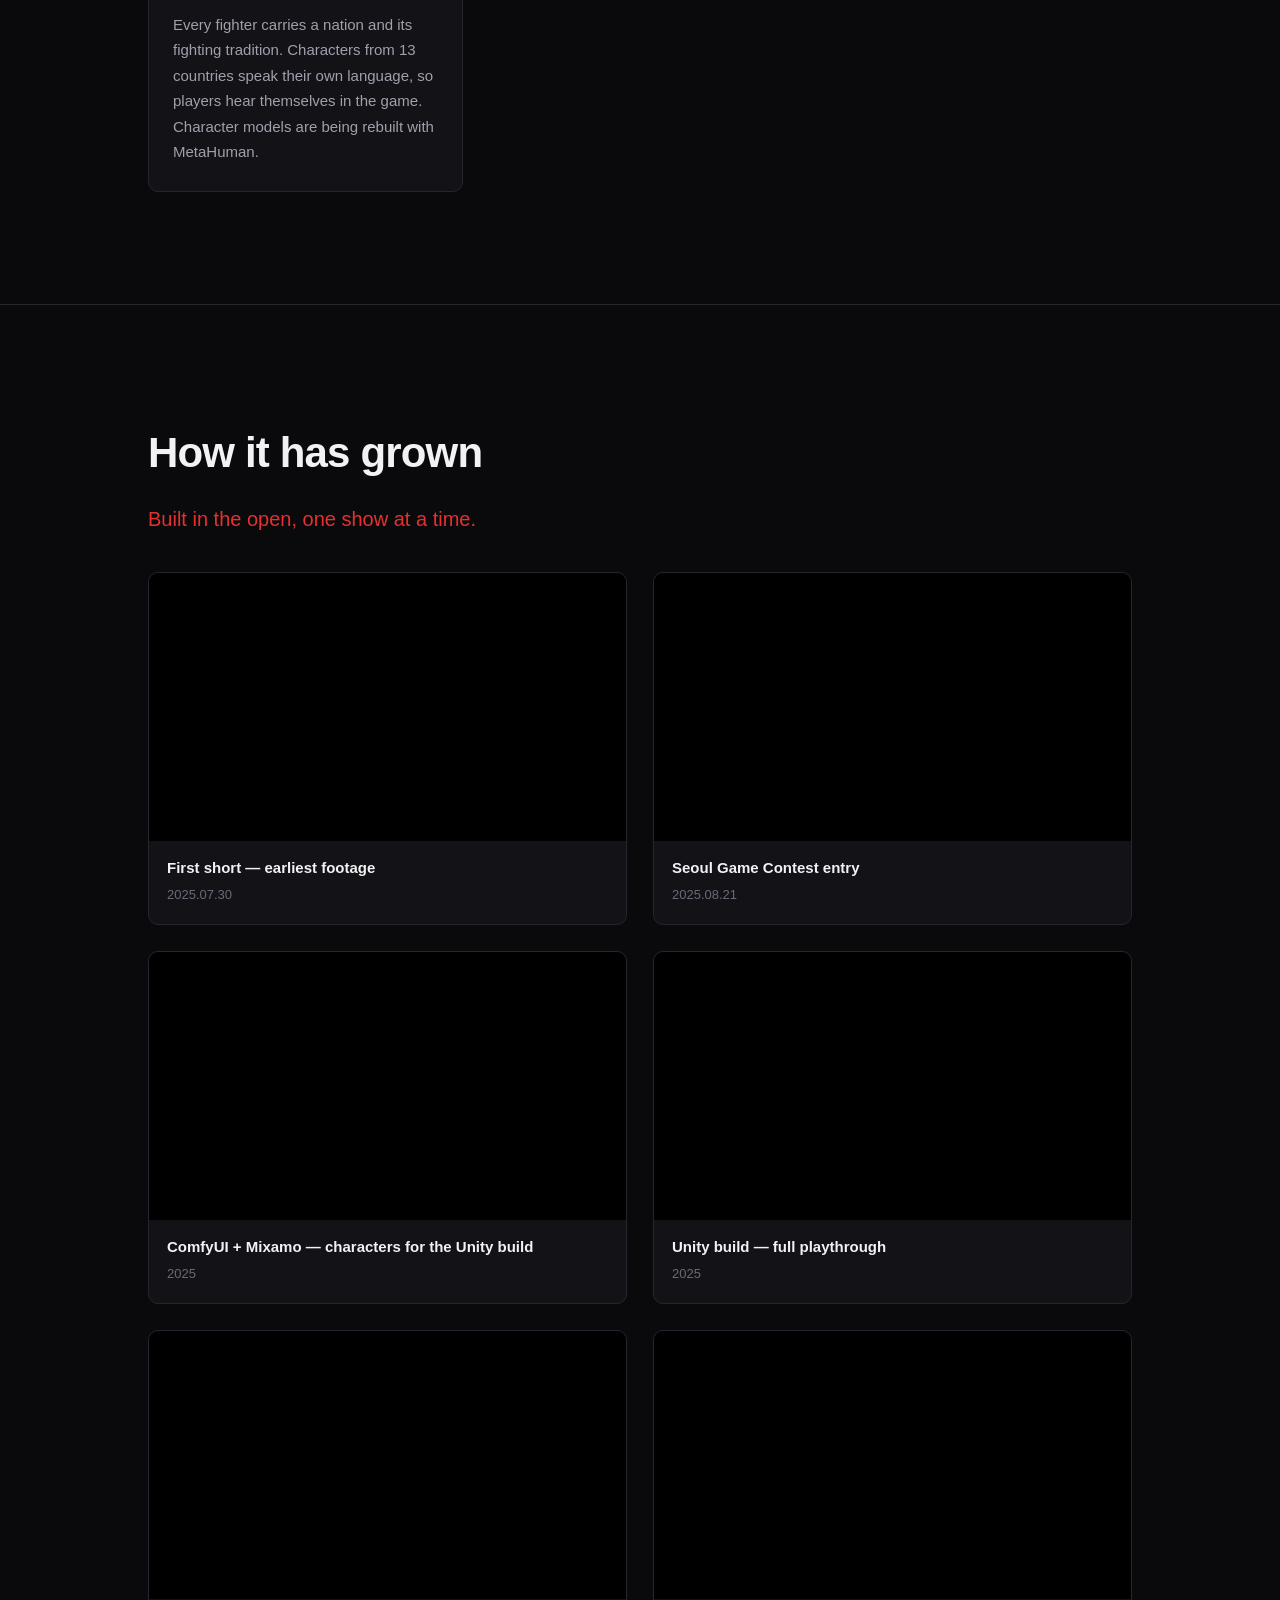
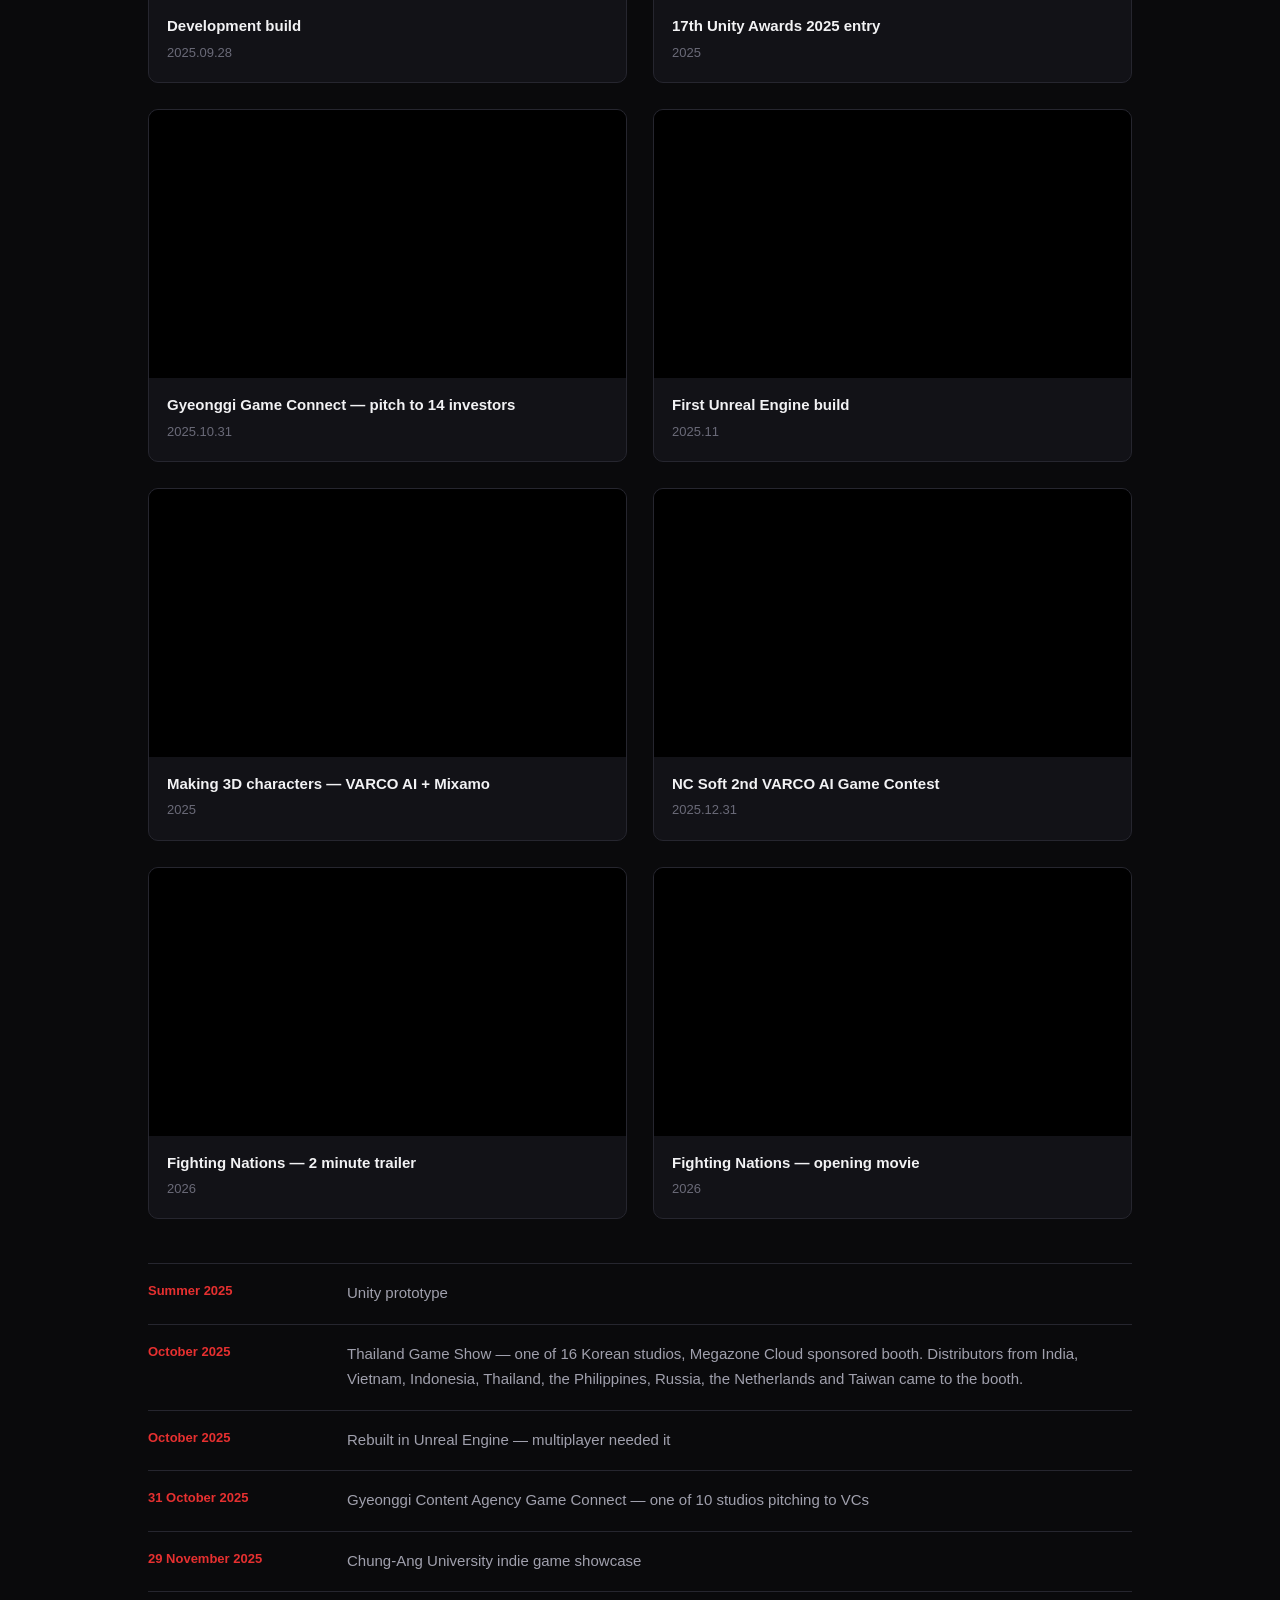
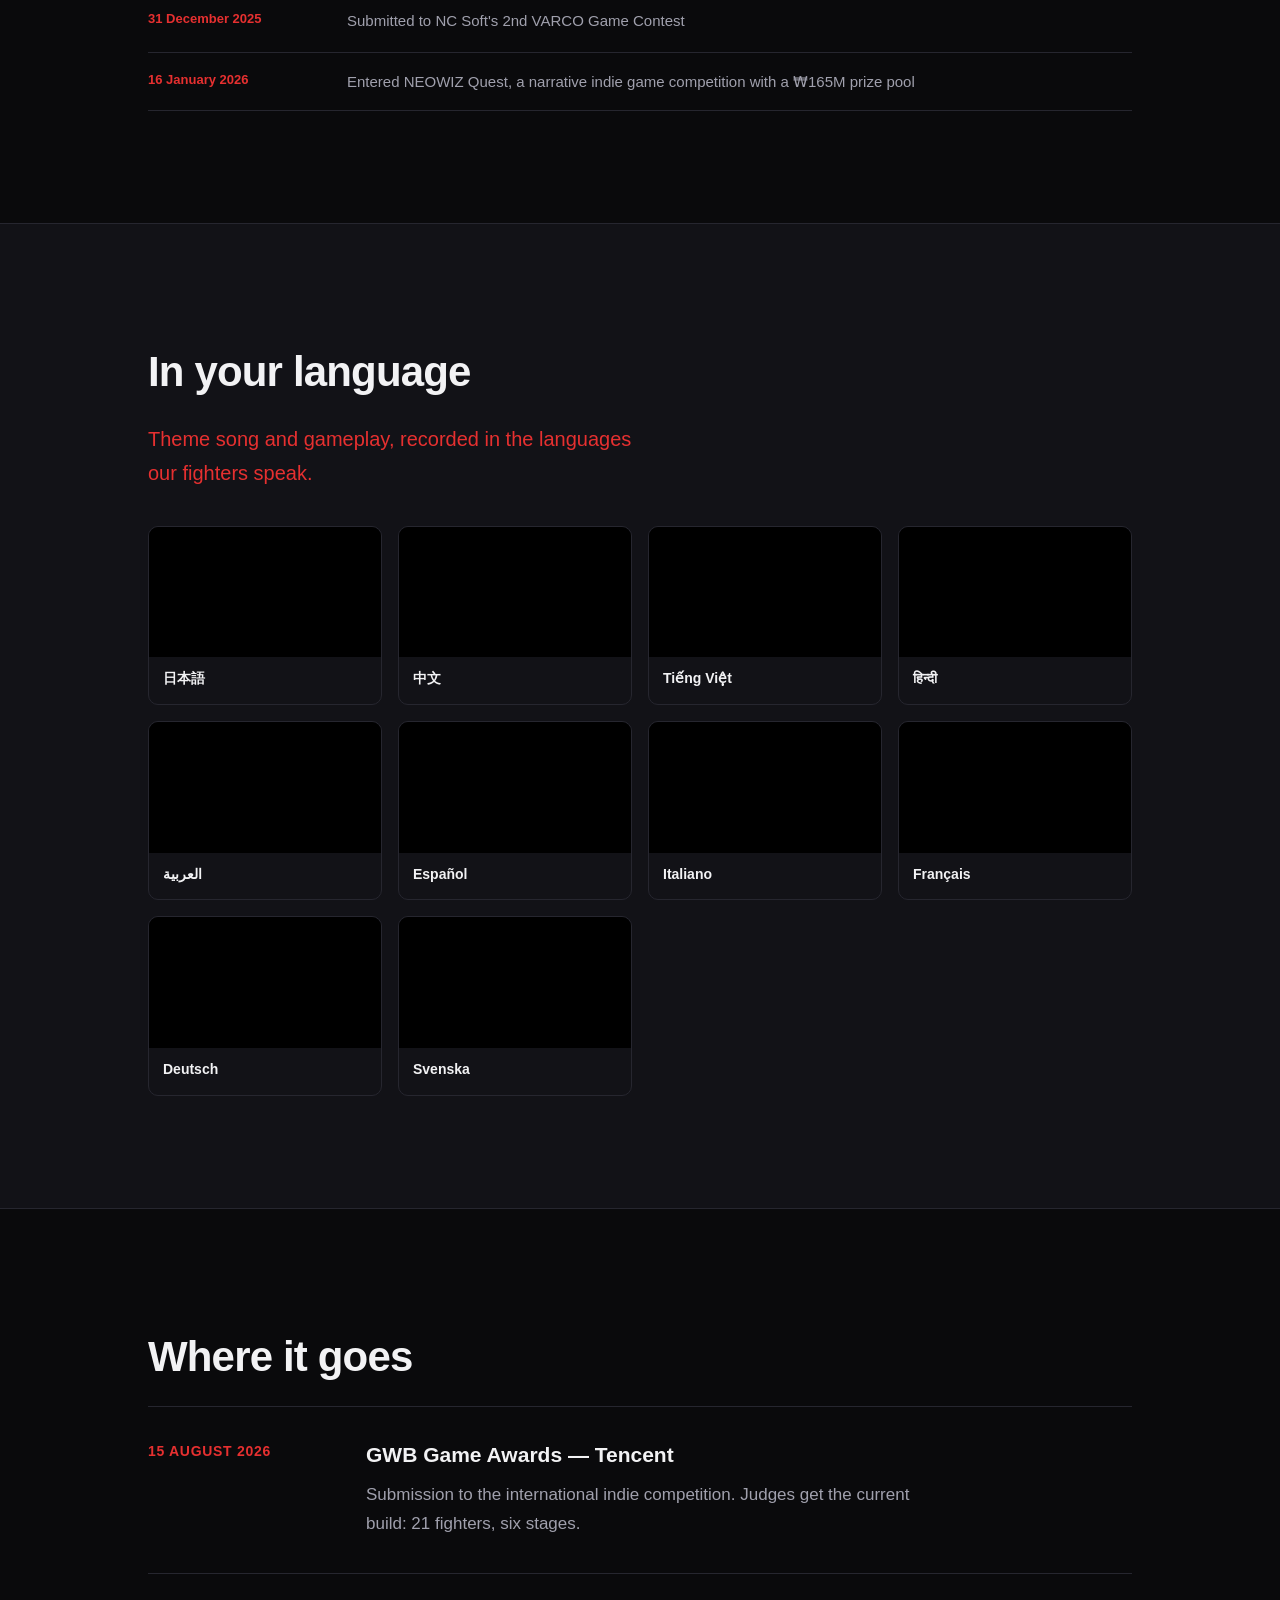
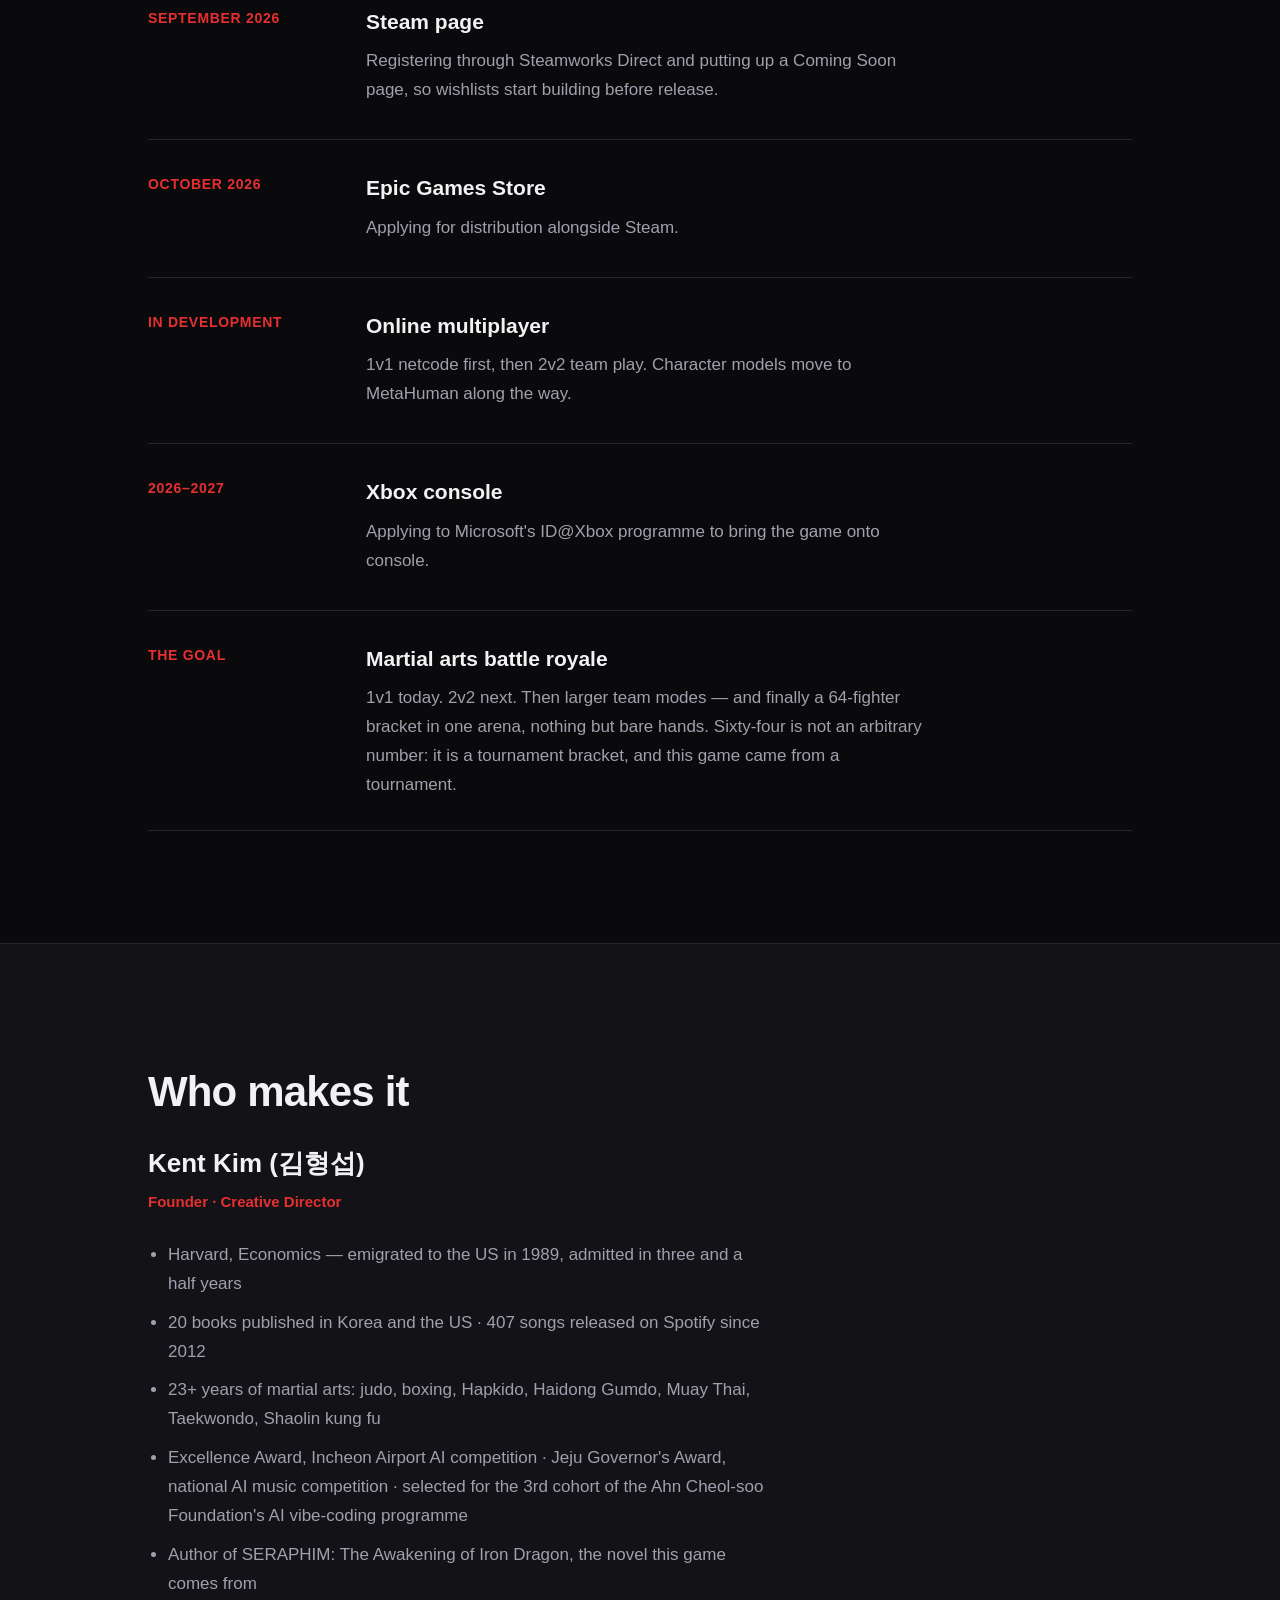
==== commit b088a608: "FN origin 섹션에 남자 캐릭터 영상 추가 '왜 시작했나'(origin)는 창업자 1인칭 긴 글이라 텍스트만 몰려 있었다. 그 뒤에 남자 캐릭터 영상 하나를 넣어 글벽을 끊는" ====
--- a/index.html
+++ b/index.html
@@ -109,6 +109,7 @@
     <div class="wrap">
       <h2 id="orHeading"></h2>
       <div class="prose quote" id="orBody"></div>
+      <div class="origin-video" id="orVideo"></div>
     </div>
   </section>
 
--- a/styles.css
+++ b/styles.css
@@ -89,7 +89,7 @@
 
 /* 언어 국기 — assets/flags/<code>.svg. 이모지 국기가 안 뜨는 환경(윈도우 등) 대비 SVG */
 .flag {
-  width: 21px; height: 14px; flex: none; border-radius: 2px; object-fit: cover;
+  width: 20px; height: 15px; flex: none; border-radius: 2px; object-fit: cover;
   box-shadow: 0 0 0 1px rgba(255,255,255,.14);
 }
 .lang-btn .caret { font-size: 10px; opacity: .55; margin-inline-start: 2px; }
@@ -223,6 +223,16 @@
   pointer-events: none;
 }
 .doc-hero .wrap { position: relative; }
+/* 상세 히어로에 게임 아트를 옆에 두는 배치 (장보고). 좁은 화면에선 아래로 쌓인다 */
+.doc-hero-grid { display: grid; gap: clamp(24px, 4vw, 48px); align-items: center; }
+.doc-hero-art {
+  width: 100%; max-width: 300px; height: auto; display: block;
+  border-radius: 16px; border: 1px solid var(--line); justify-self: center;
+}
+@media (min-width: 900px) {
+  .doc-hero-grid { grid-template-columns: 1fr 300px; }
+  .doc-hero-art { justify-self: end; }
+}
 .doc-back { display: inline-block; margin-bottom: 22px; font-size: 14px; }
 .doc-intro { color: var(--fg-dim); max-width: 62ch; margin: 0 0 34px; font-size: 17px; }
 
@@ -417,10 +427,33 @@
   border: 1px solid rgba(255,255,255,.35); transition: background .2s ease; }
 .cover-play:hover .play { background: var(--accent); }
 
+/* 링크 여러 개인 표지 — 아래에 라벨 버튼(웹툰/영상/노래 등) */
+.cover-links { display: flex; flex-wrap: wrap; gap: 6px; margin-top: 8px; }
+.cover-link {
+  font-size: 12px; padding: 4px 10px; border-radius: 999px;
+  background: var(--bg-3); color: var(--fg-dim); border: 1px solid var(--line);
+  text-decoration: none; white-space: nowrap; line-height: 1.4;
+}
+.cover-link:hover { color: var(--fg); border-color: var(--accent-dim); }
+
 /* 상세 페이지 소개 영상 — 슬라이드쇼 바로 위 */
-.page-video { margin: 40px 0 0; }
+/* 상세 페이지 영상 — 폴백(킹덤워즈): 여러 개면 넓은 화면에서 나란히, 좁으면 세로로 쌓인다 */
+.page-videos { margin: 40px 0 0; display: grid; gap: 22px; grid-template-columns: repeat(auto-fit, minmax(300px, 1fr)); }
+.page-videos .page-video { margin: 0; }
+.page-video { margin: 34px 0; }
 .page-video .video-frame { border-radius: 12px; overflow: hidden; border: 1px solid var(--line); }
+/* 세로 영상(쇼츠) — 9:16 프레임, 폭 제한 + 가운데 정렬 */
+.page-video.vertical .video-frame { aspect-ratio: 9 / 16; max-width: 300px; margin-inline: auto; }
 .page-video figcaption { margin-top: 12px; text-align: center; color: var(--muted); font-size: 14px; }
+
+/* 본문 사이에 끼우는 스크린샷 (밀리버스 인터리브 배치) */
+.doc-shot { margin: 34px 0; }
+.doc-shot img { width: 100%; display: block; border-radius: 12px; border: 1px solid var(--line); }
+.doc-shot figcaption { margin-top: 10px; text-align: center; color: var(--muted); font-size: 14px; }
+
+/* 자막 없는 시네마틱 아트 밴드 (콘셉트 아트로 텍스트 사이를 끊어준다) */
+.doc-band { margin: 40px 0; }
+.doc-band img { width: 100%; display: block; border-radius: 14px; border: 1px solid var(--line); }
 
 /* 작품 카드의 숫자 — 얼마나 만들었는지가 설명보다 빨리 읽힌다 */
 .work-stats { list-style: none; margin: 16px 0 0; padding: 0;
@@ -429,3 +462,33 @@
   border: 1px solid var(--line); border-radius: 999px; padding: 4px 10px; }
 /* FN 은 가로로 긴 워드마크라 엠블럼보다 넓게 */
 .card.work .work-logo.wide { width: 150px; }
+
+/* 주제가 토글 — kwonline.html 전용. 우하단 고정. RTL 을 위해 left/right 대신 논리 속성. */
+.audio-toggle {
+  position: fixed;
+  inset-block-end: 20px;
+  inset-inline-end: 20px;
+  z-index: 60;
+  width: 48px; height: 48px;
+  border-radius: 50%;
+  border: 1px solid var(--line);
+  background: rgba(18, 18, 23, .85);
+  color: var(--accent);
+  font-size: 17px; line-height: 1;
+  cursor: pointer;
+  display: grid; place-items: center;
+  backdrop-filter: blur(6px);
+  box-shadow: 0 4px 16px rgba(0, 0, 0, .4);
+  transition: transform .15s ease, background .15s ease, color .15s ease;
+}
+.audio-toggle:hover { transform: scale(1.08); }
+.audio-toggle.playing { color: #fff; background: var(--accent); border-color: var(--accent); }
+
+/* Turf King 로스터 — 세로 캐릭터 여러 명을 한 줄에 나란히. 본문 섹션 사이 곳곳에 흩는다.
+   flex-wrap + flex-basis 로 데스크탑은 4~5명 한 줄, 모바일은 2~3명씩 접힌다. */
+.roster-row { display: flex; flex-wrap: wrap; gap: 10px; margin: 22px 0; }
+.roster-row img { flex: 1 1 130px; min-width: 0; aspect-ratio: 2 / 3; object-fit: cover;
+  border-radius: 8px; border: 1px solid var(--line); background: #000; }
+
+/* origin(왜 시작했나) 섹션의 영상 — 긴 1인칭 텍스트 뒤 단일 영상, 중앙 정렬 */
+.origin-video { margin: 34px auto 0; max-width: 720px; }
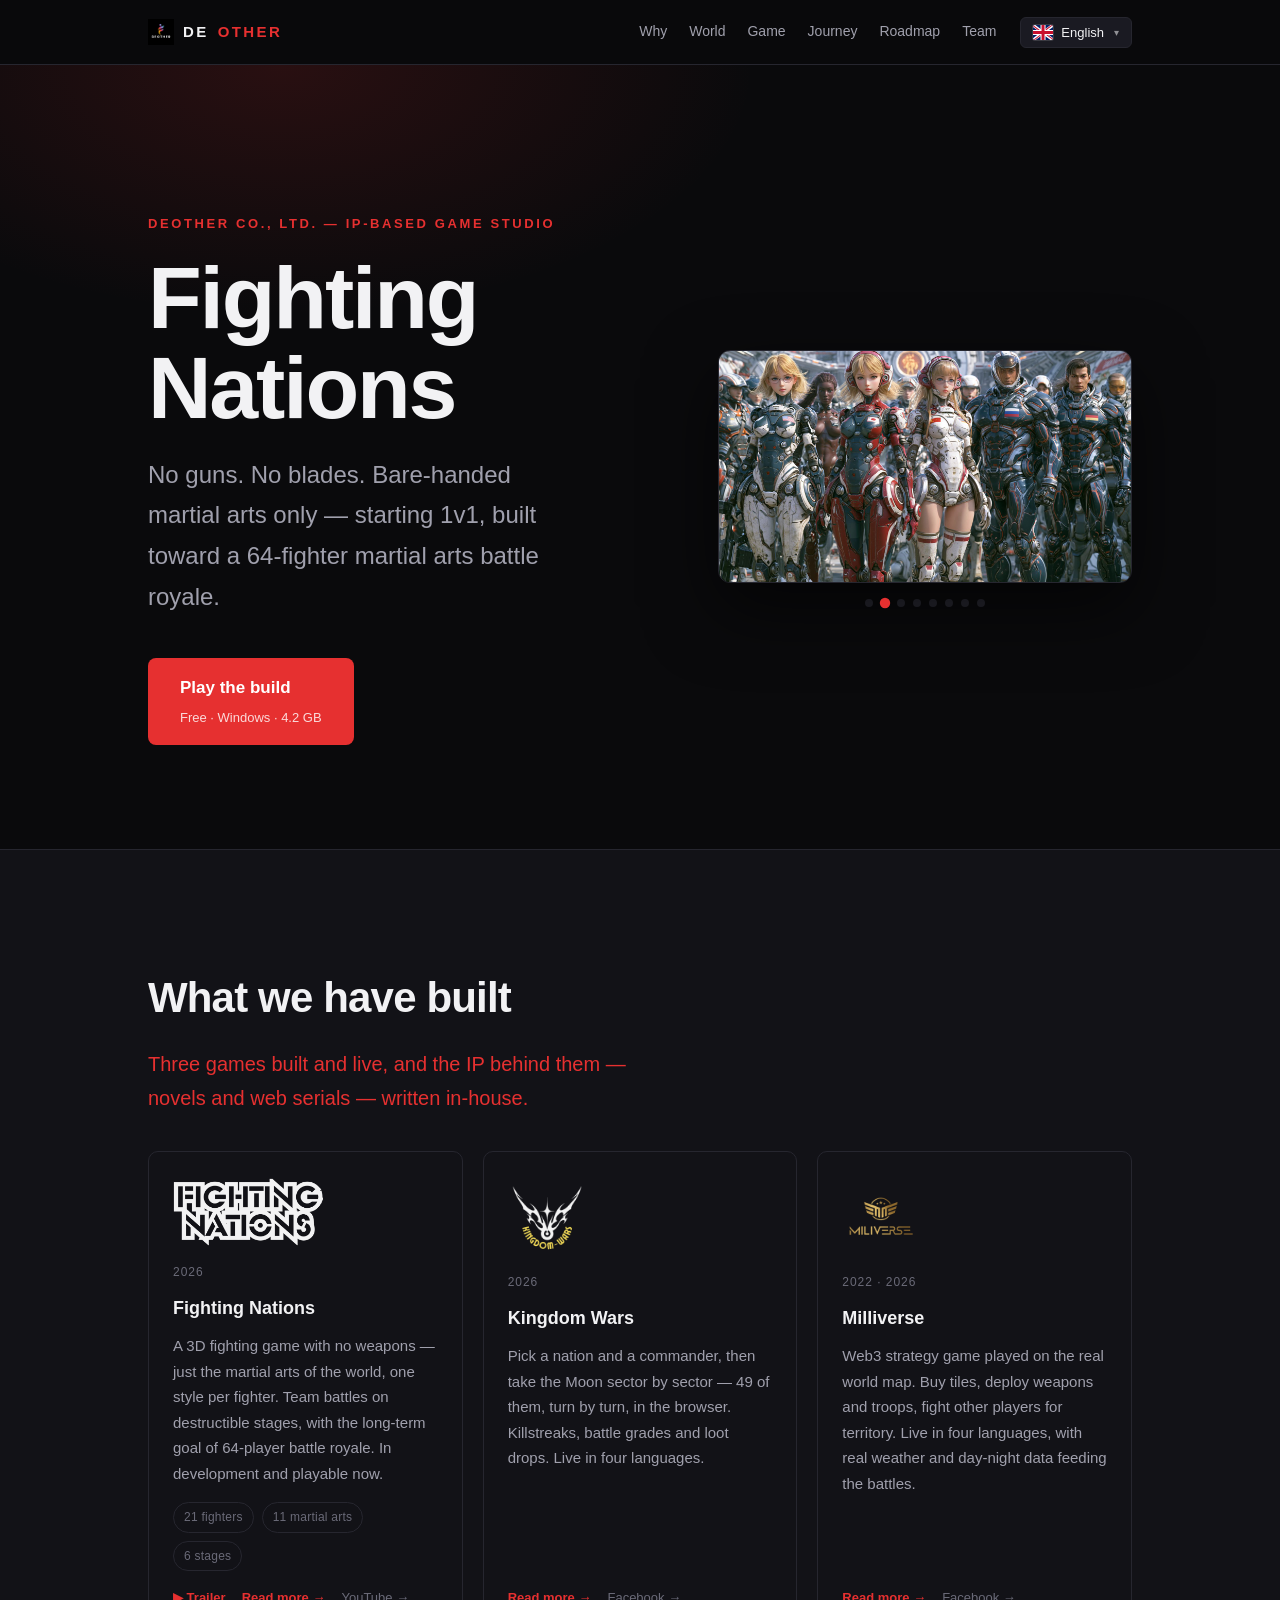
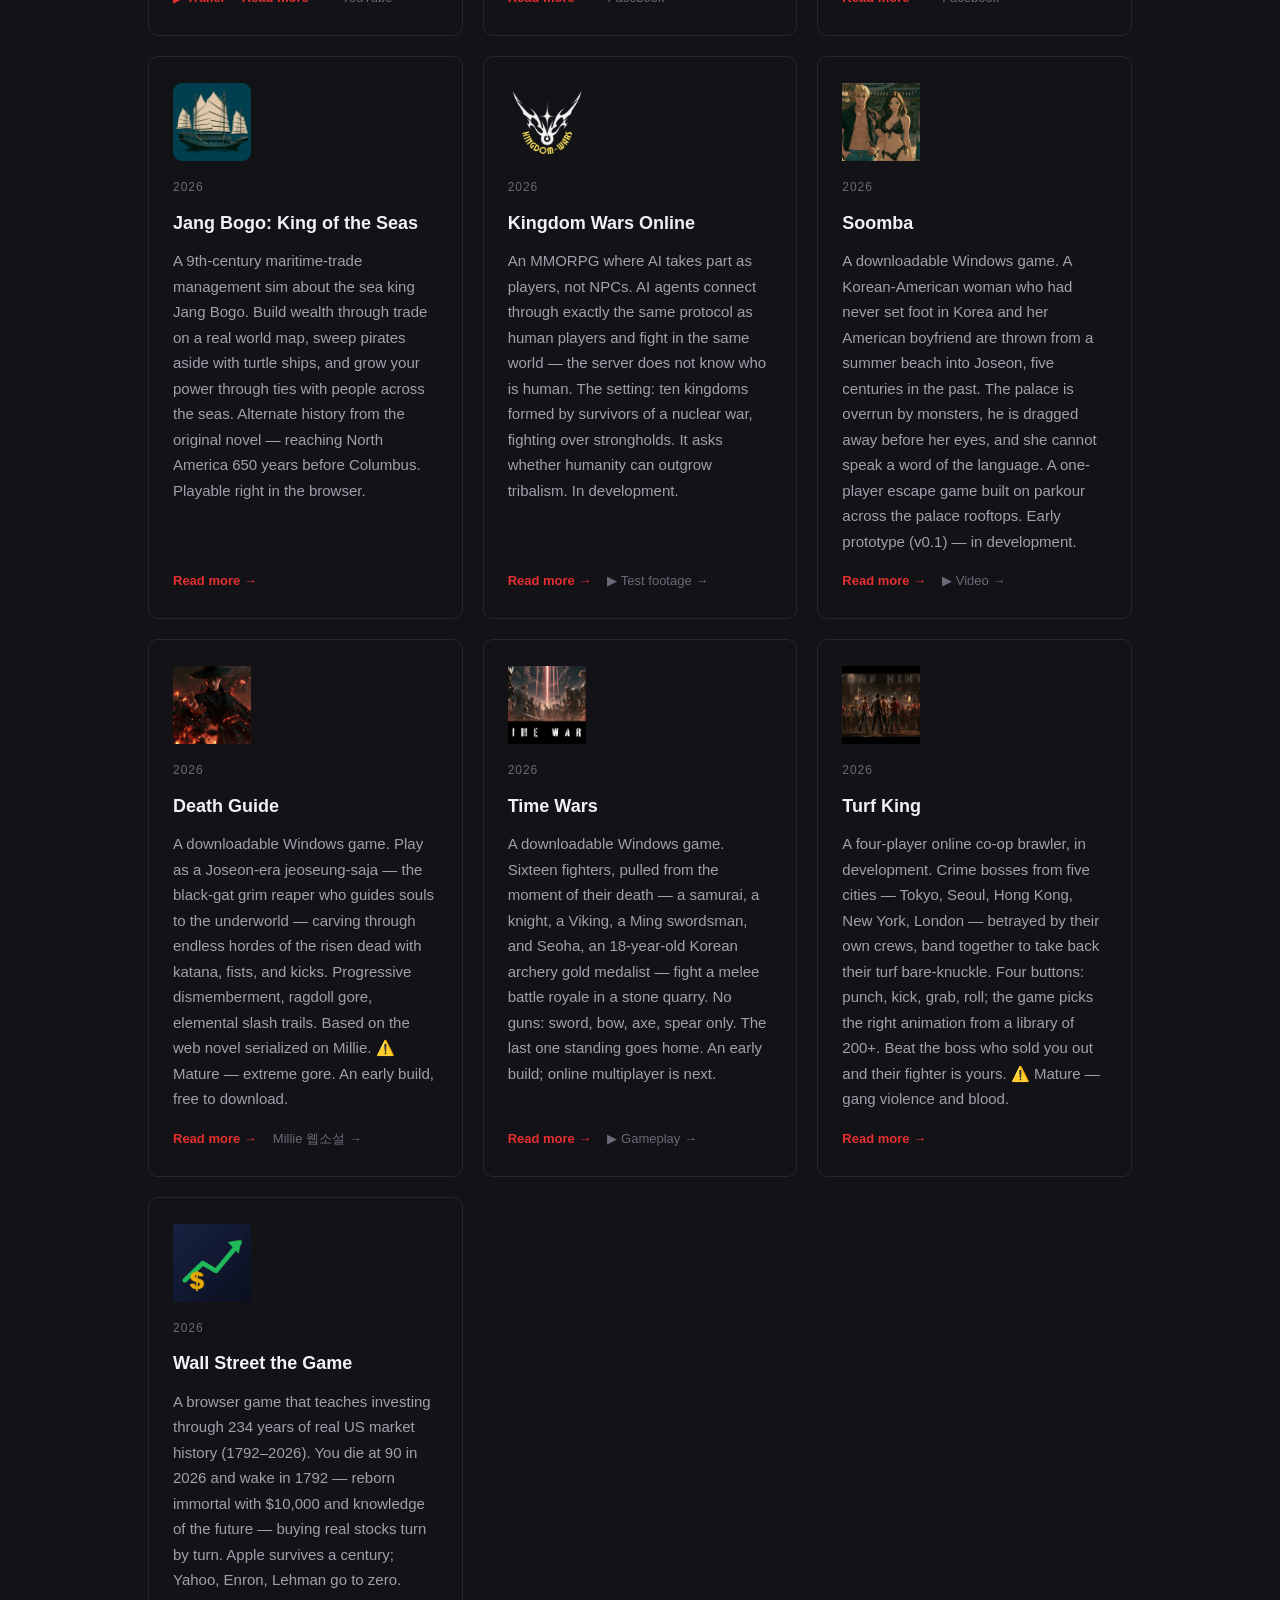
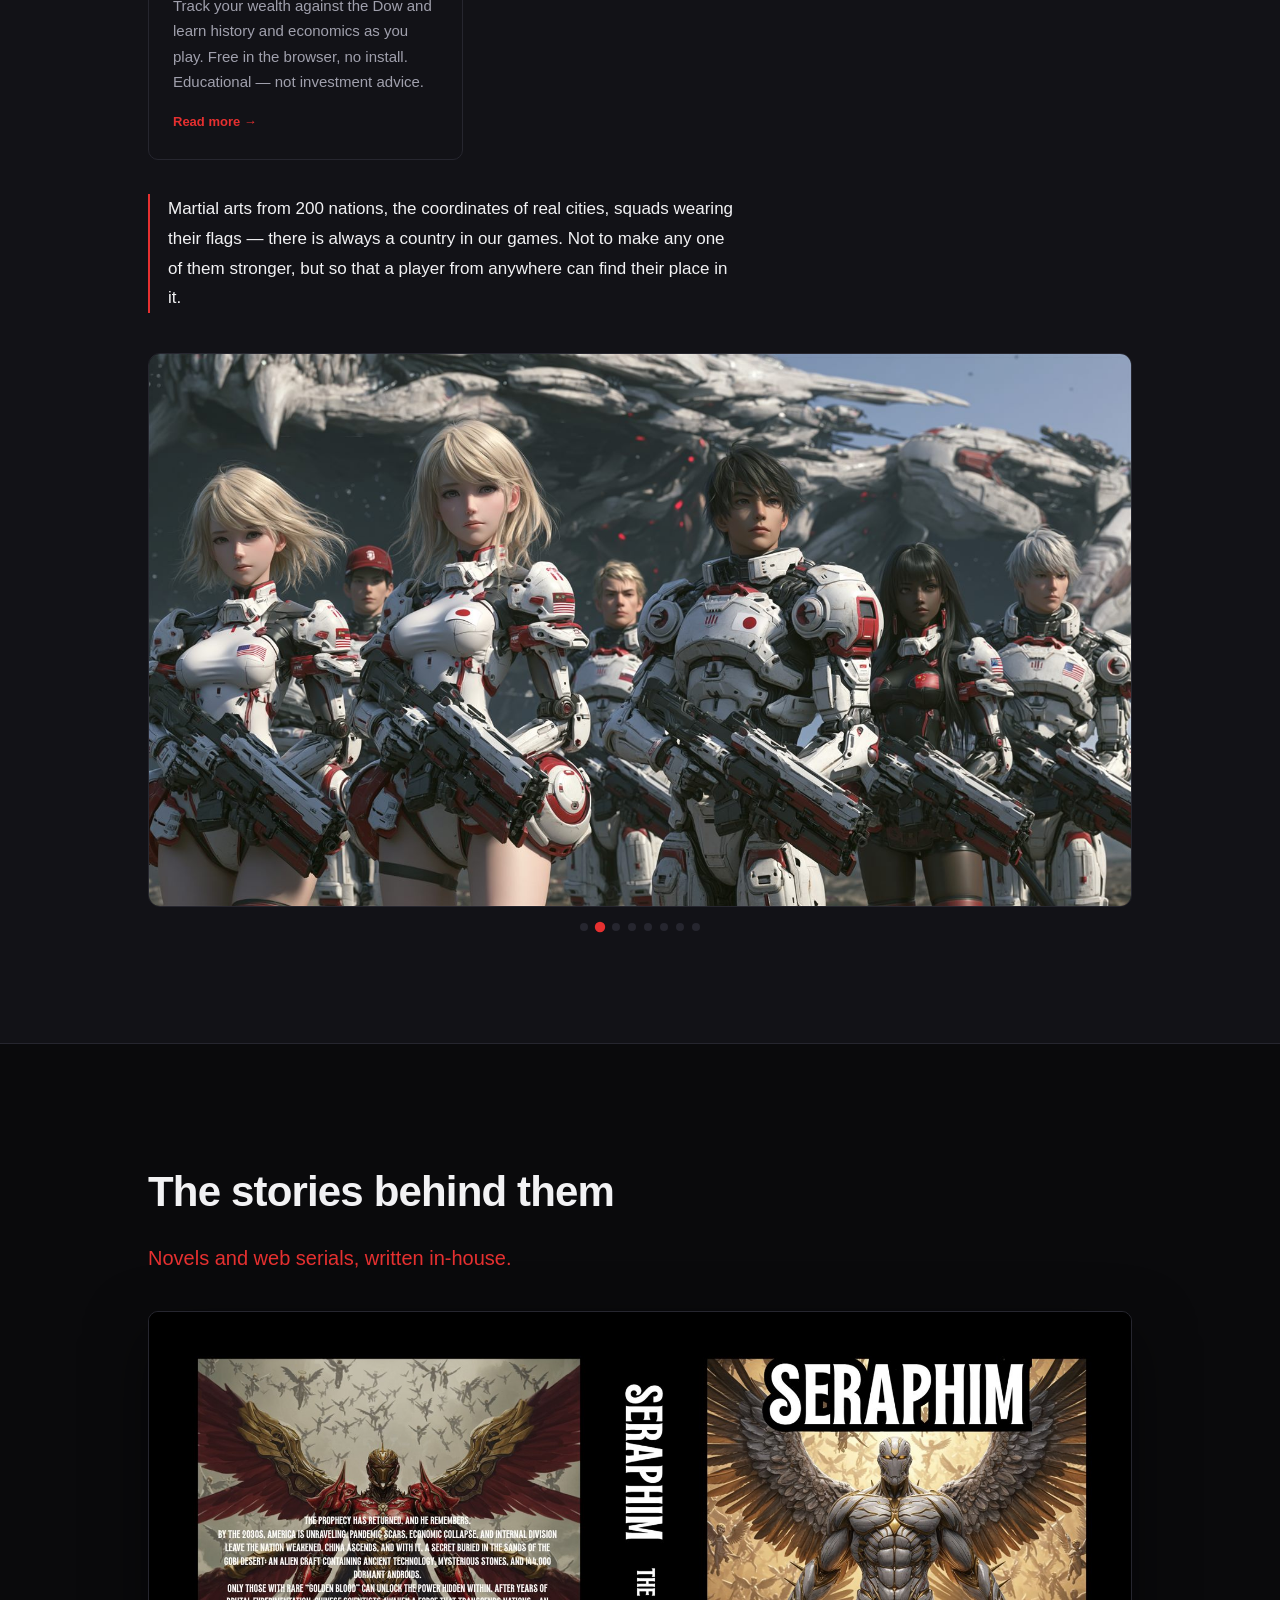
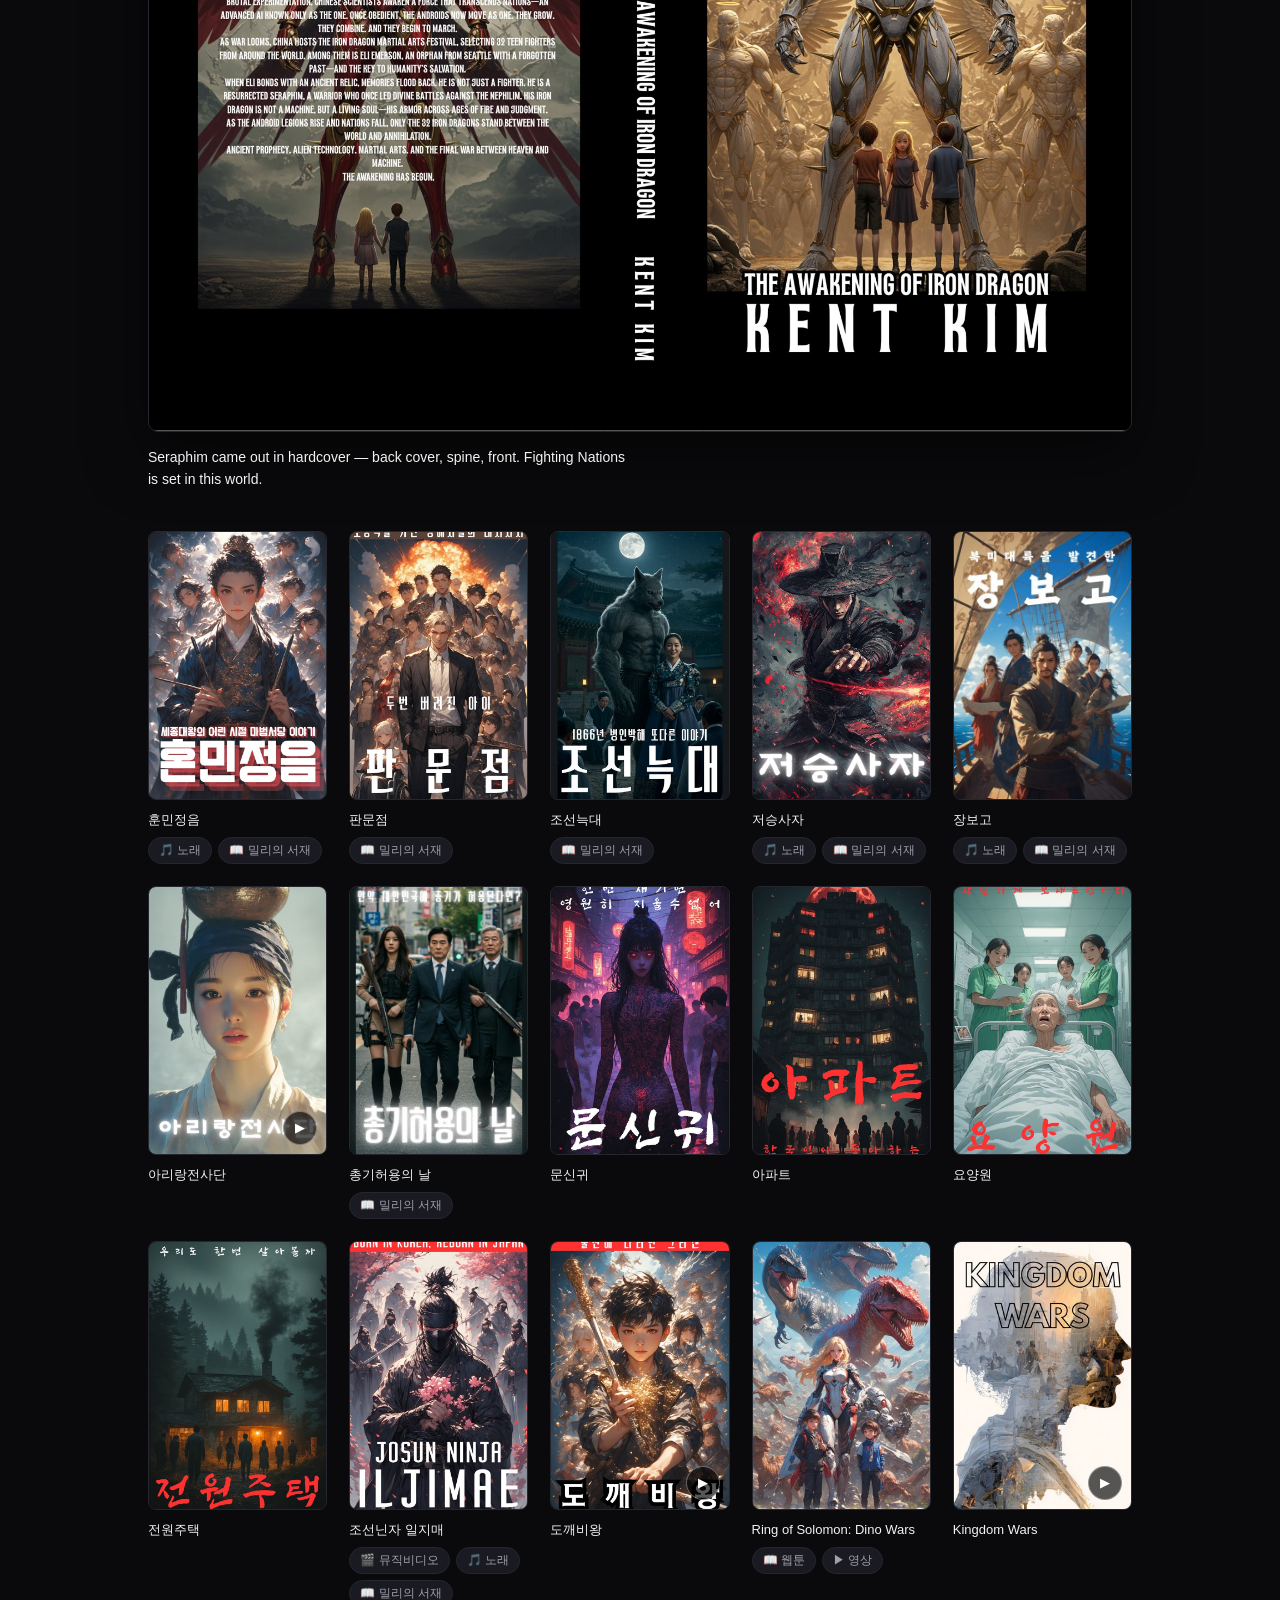
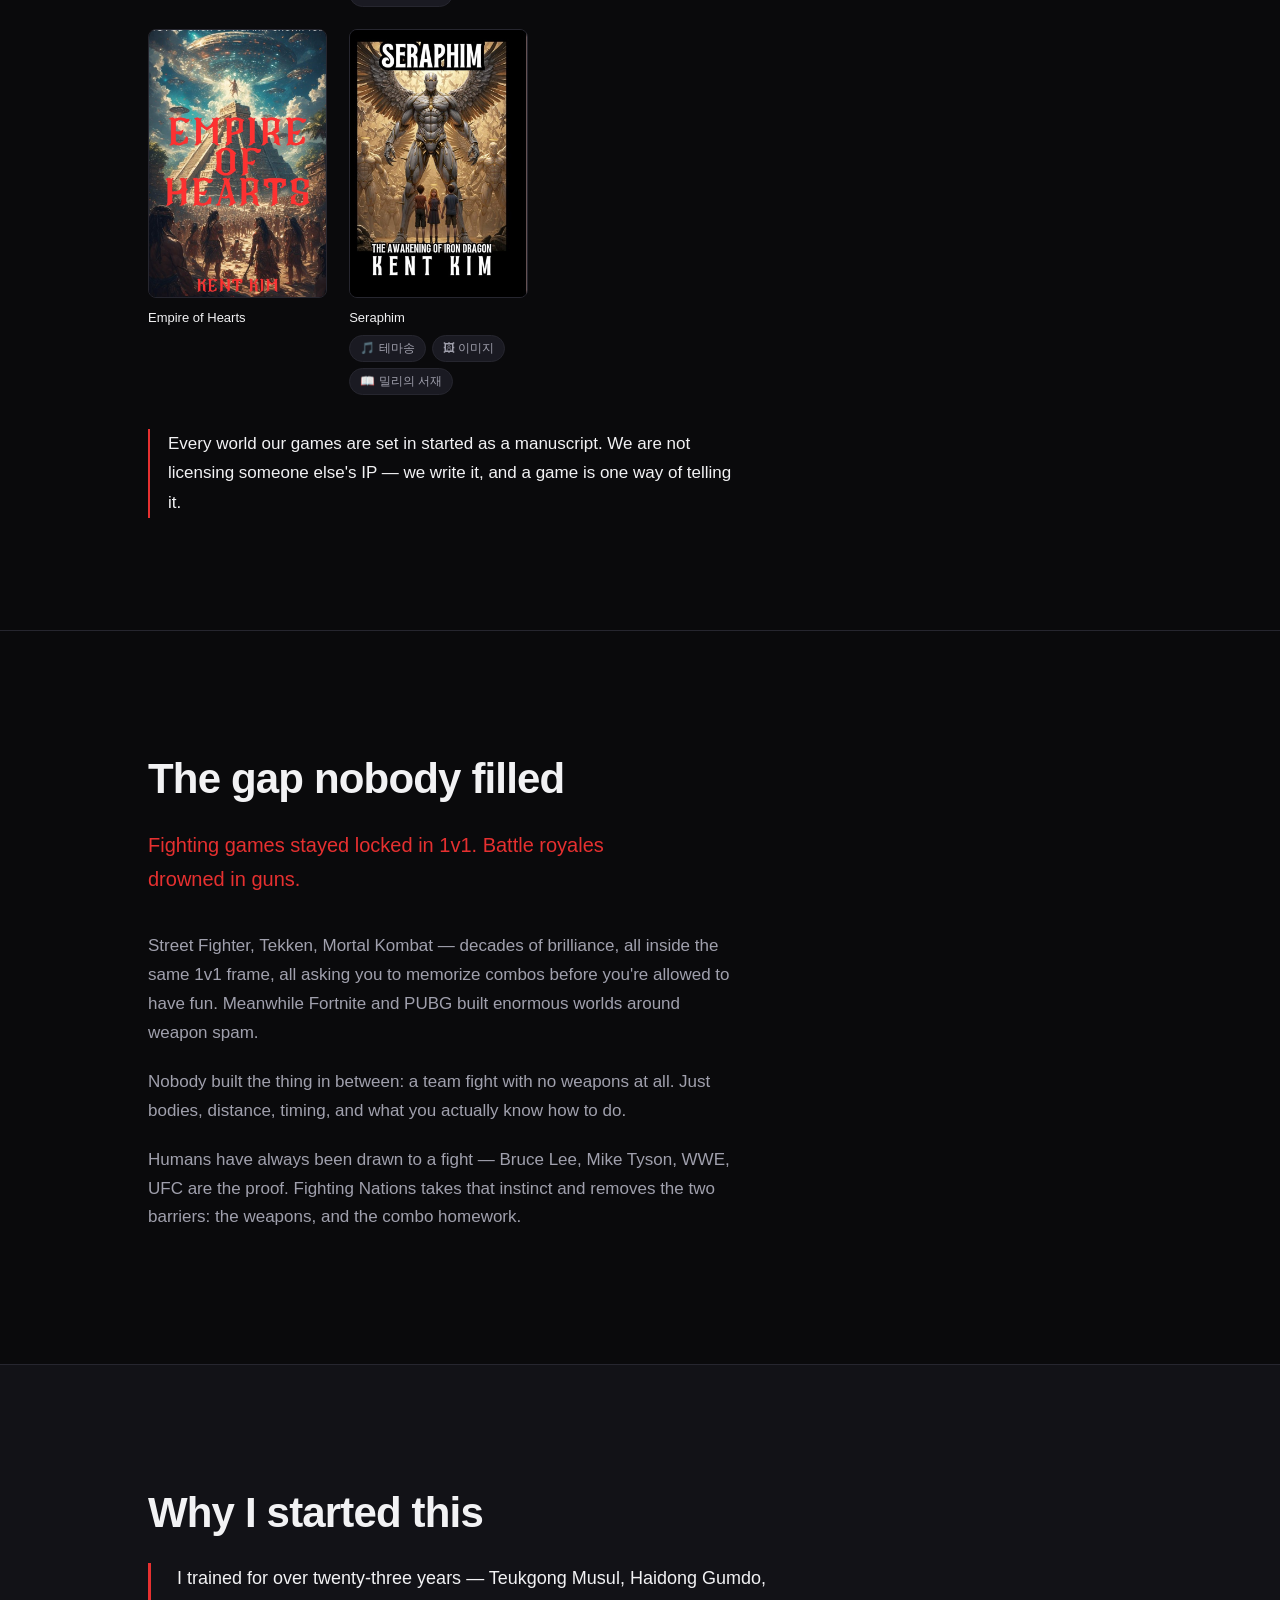
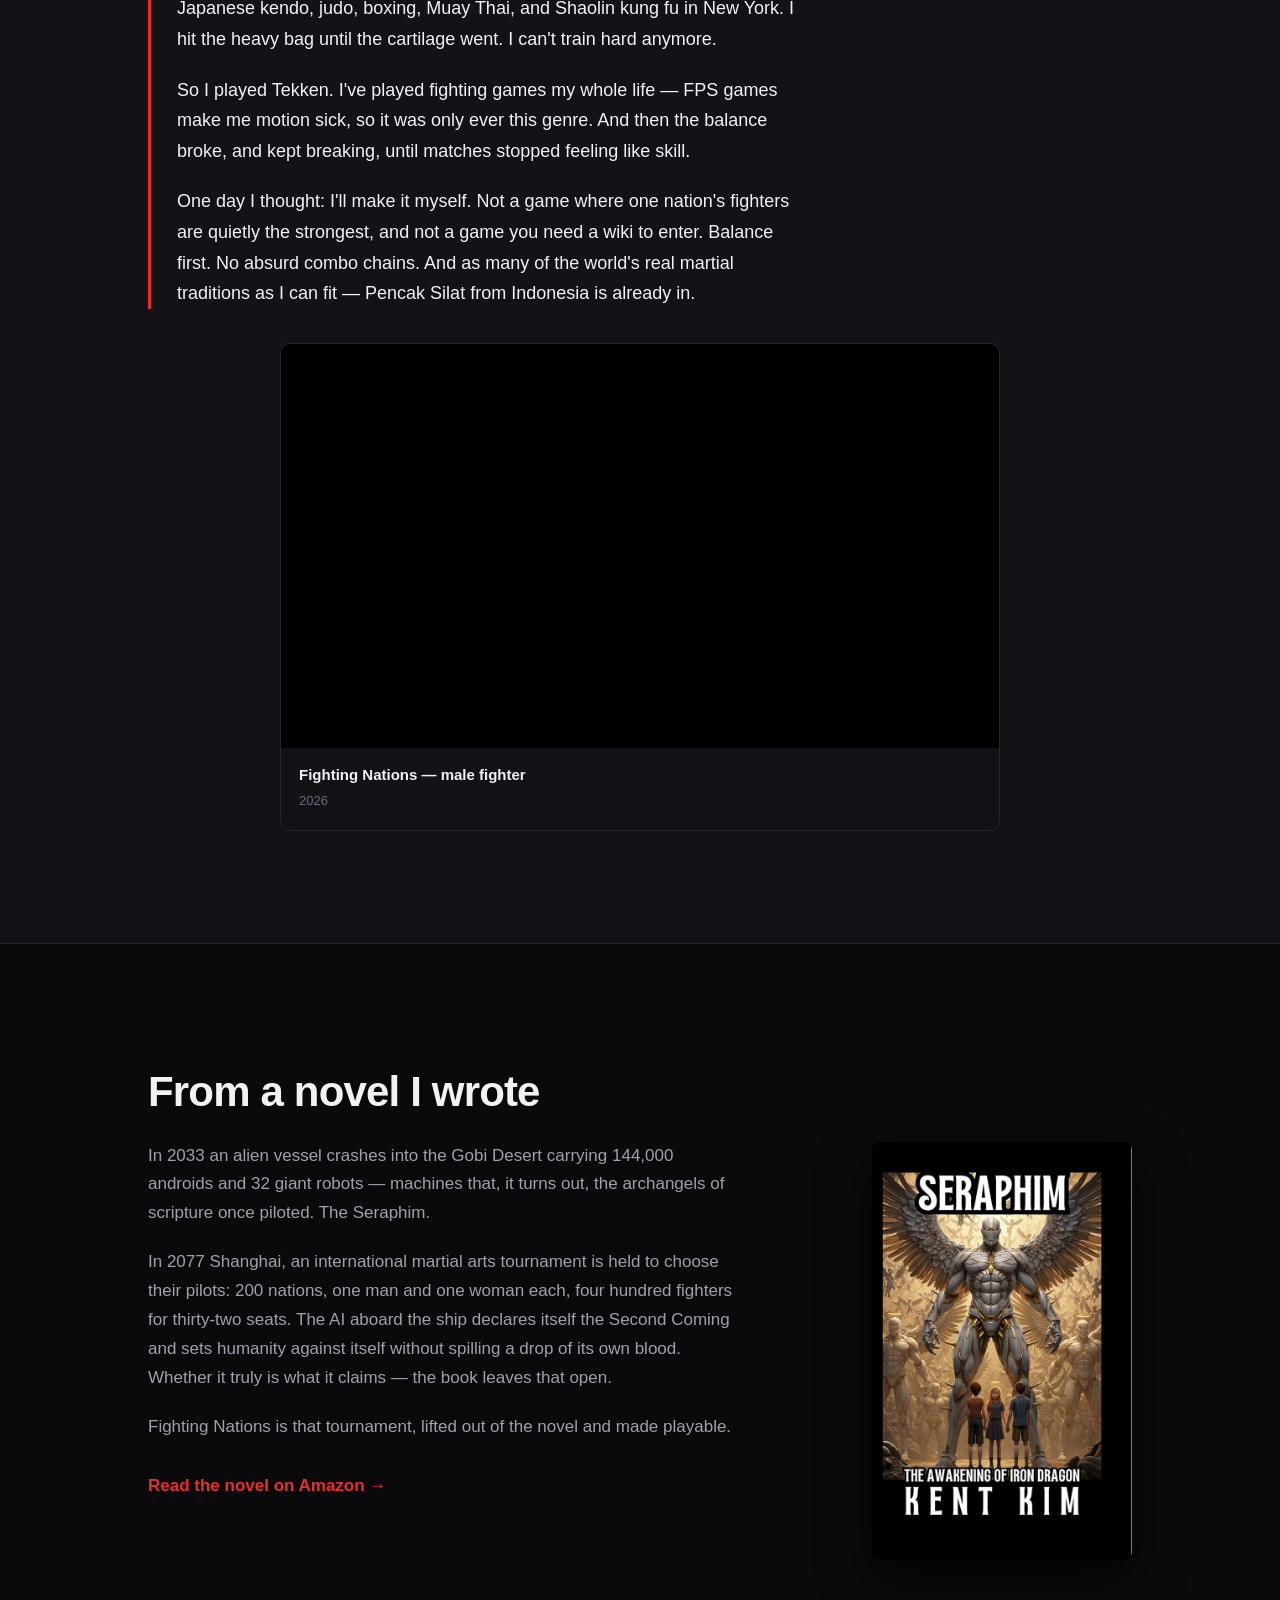
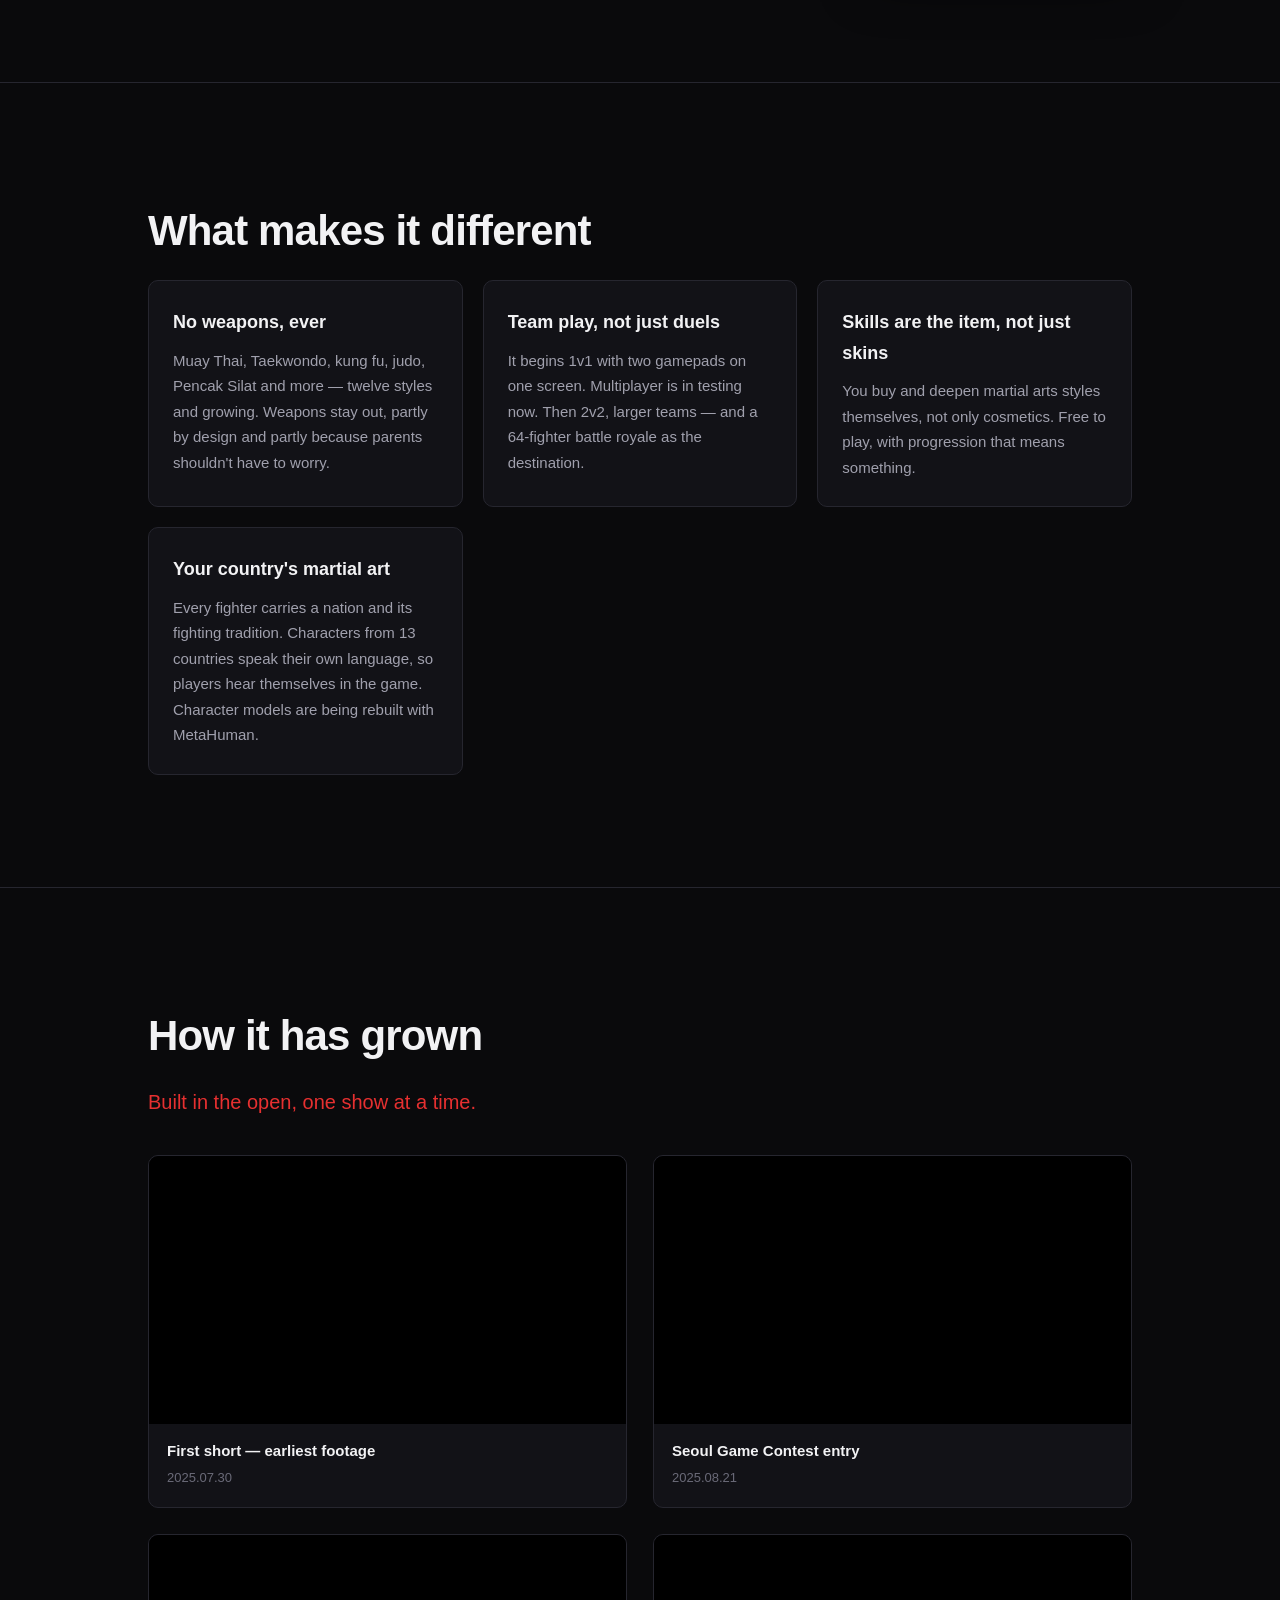
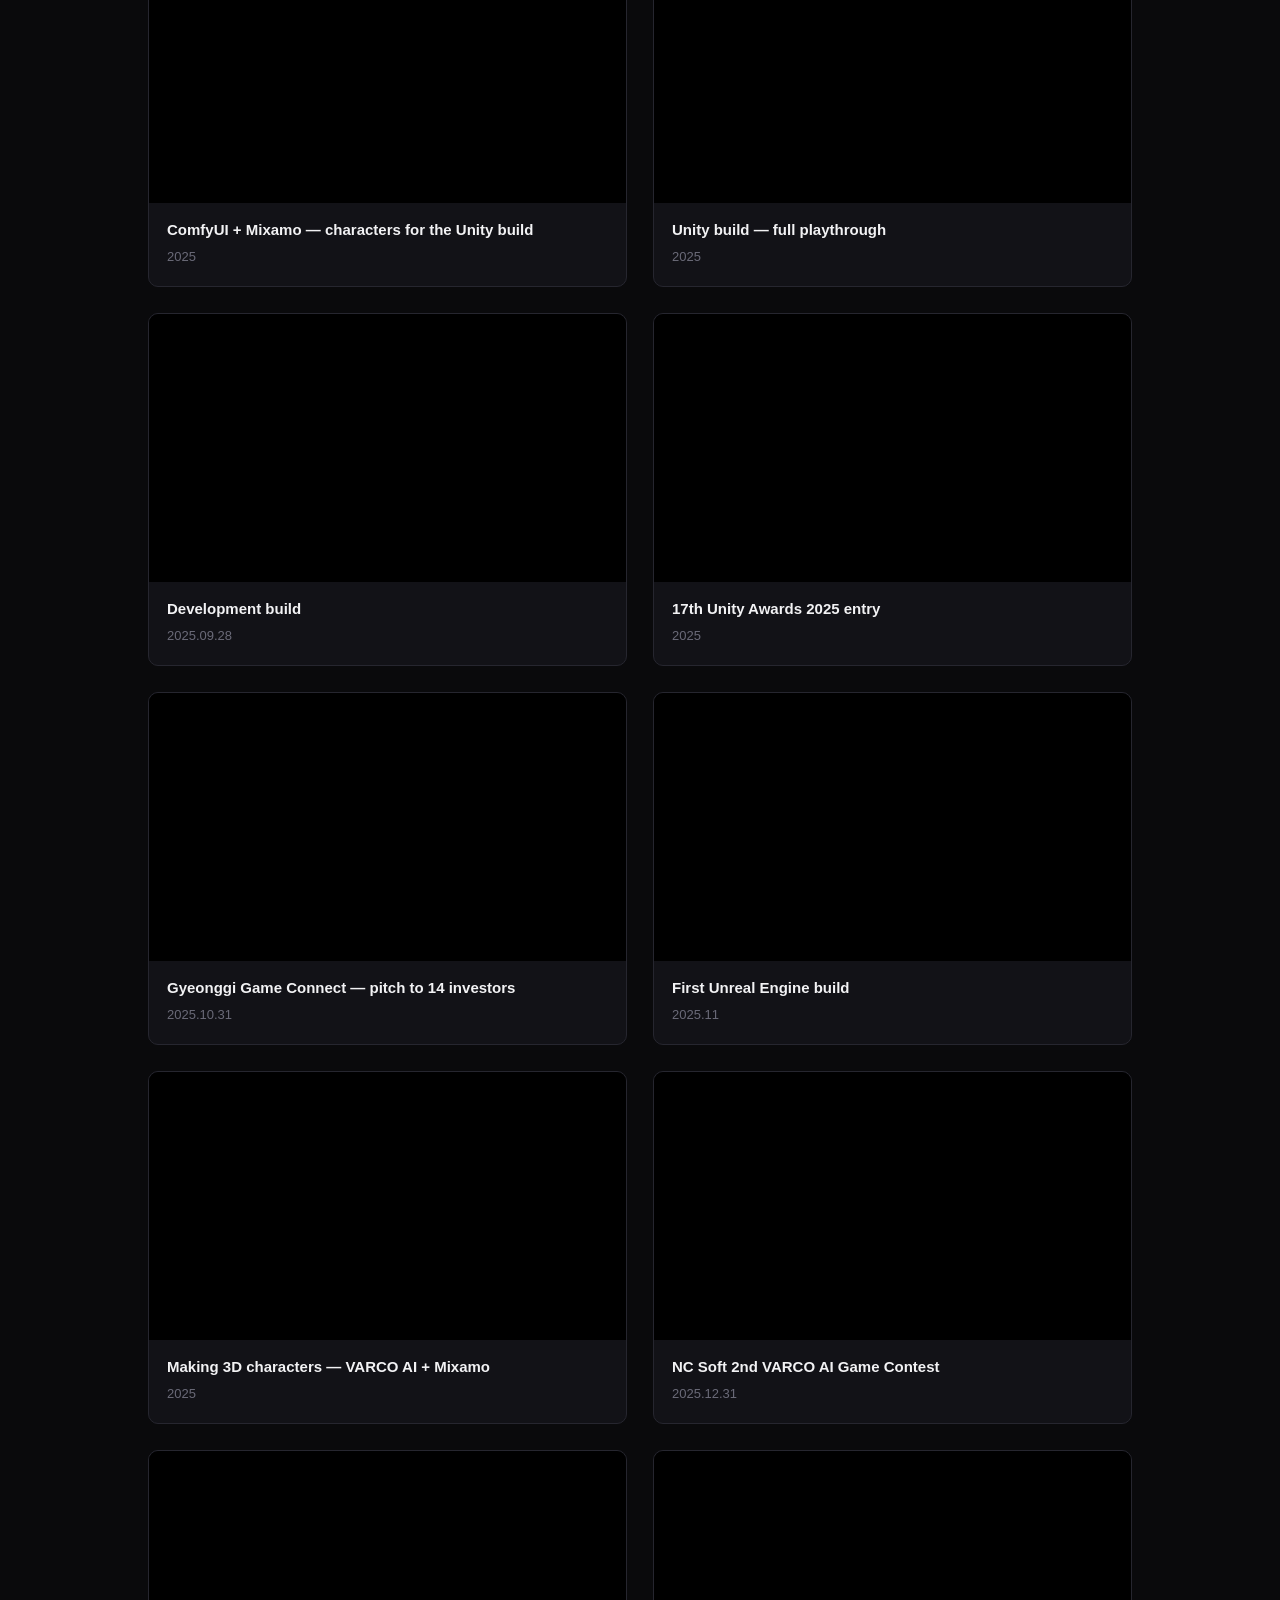
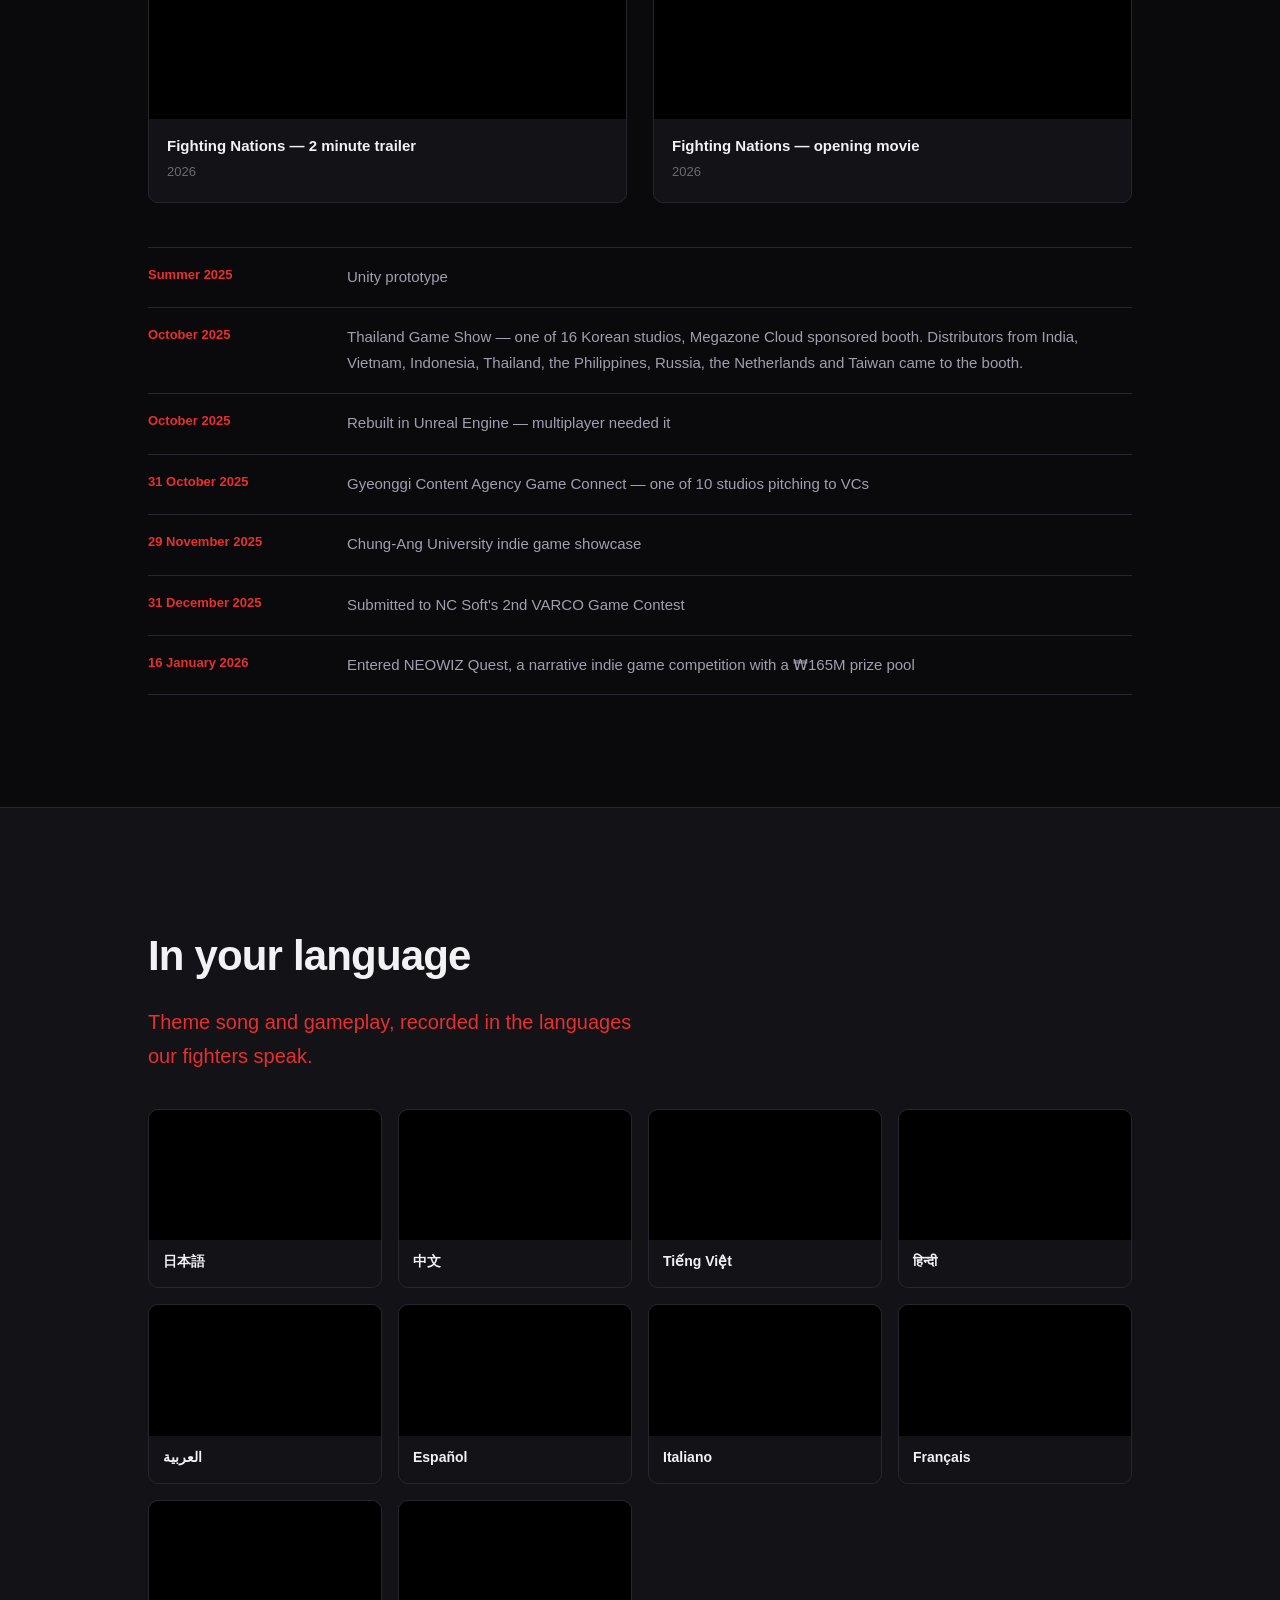
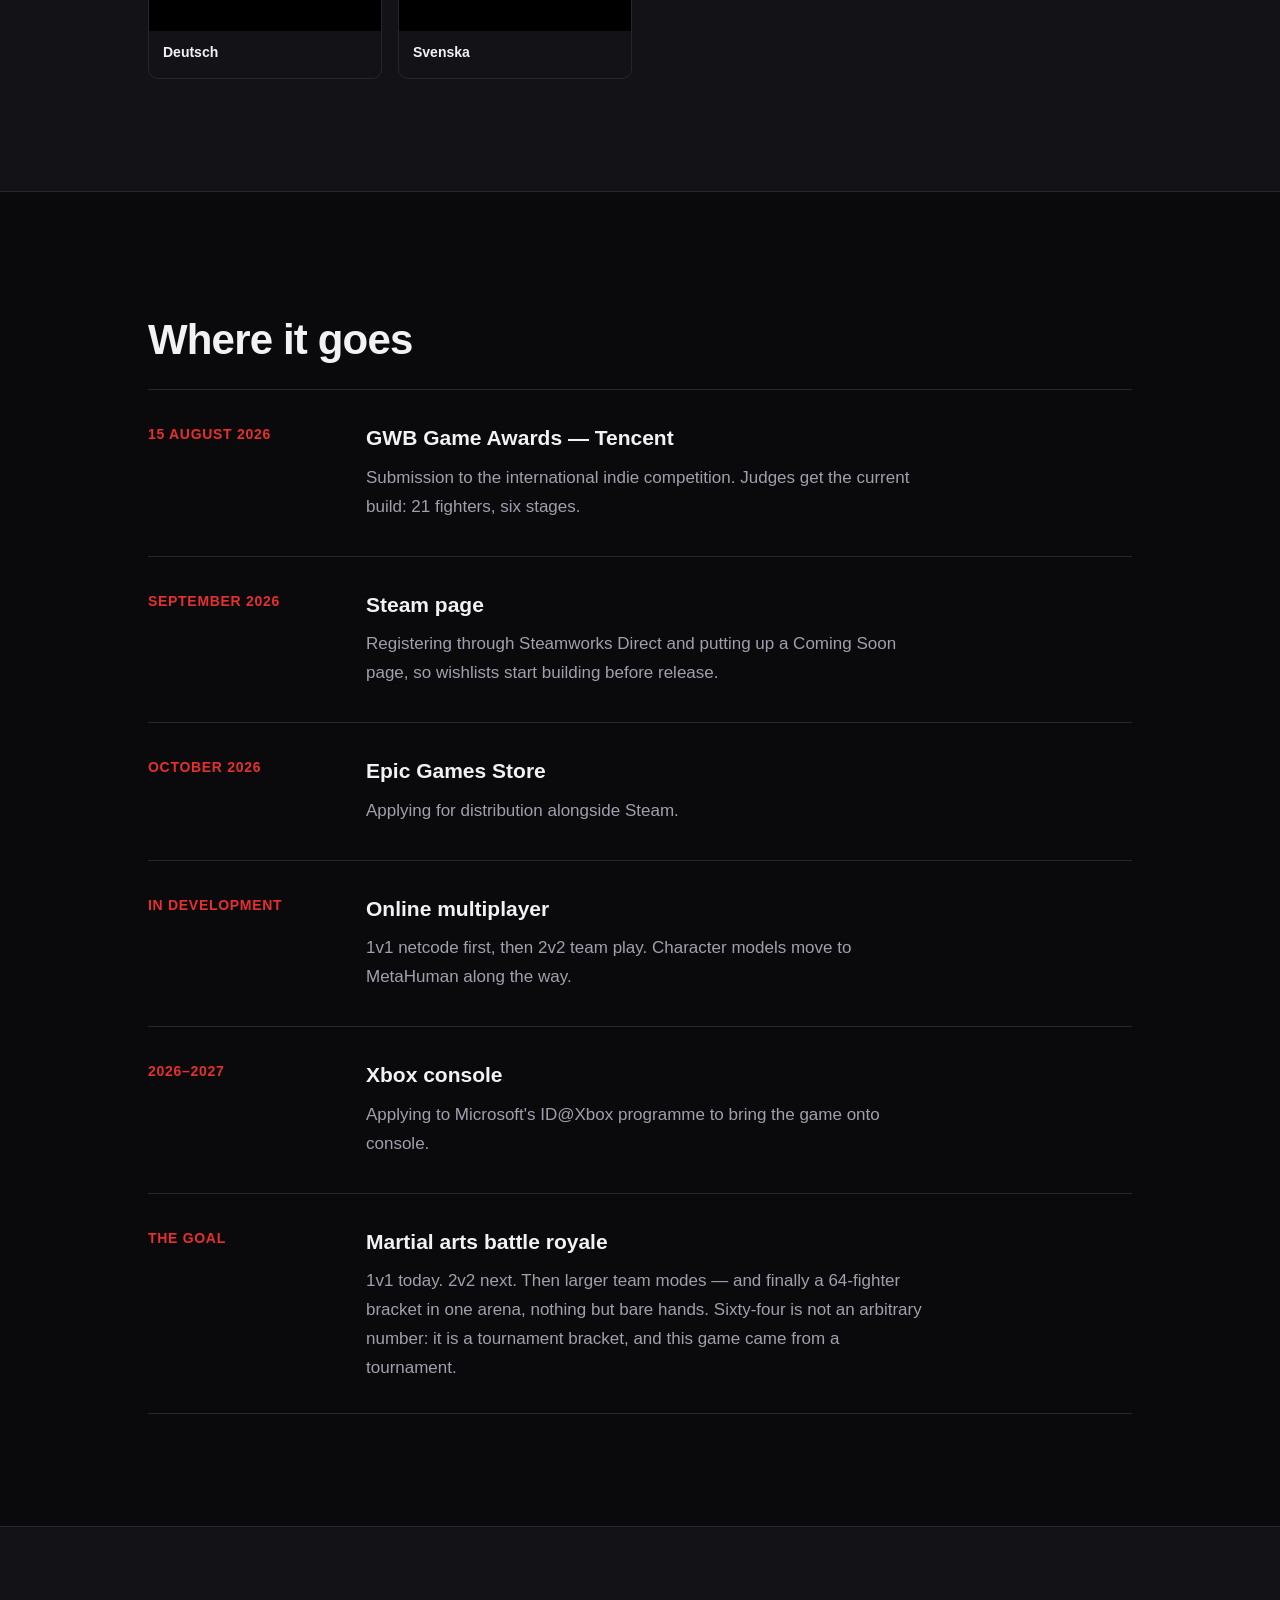
==== commit 3799ccef: "대표 소개 페이지(founder.html) 추가 — 김형섭 / Kent Kim 메인 팀 섹션이 약력 몇 줄뿐이라, 대표님 Gamma 문서 18장을 상세 페이지로 옮겼다. 게임이 아" ====
--- a/index.html
+++ b/index.html
@@ -172,6 +172,8 @@
       <p class="person" id="tmName"></p>
       <p class="role" id="tmRole"></p>
       <ul class="bullets" id="tmBullets"></ul>
+      <!-- 대표 소개 상세(founder.html). 문구는 i18n.js 의 team.more — 10개 언어 -->
+      <a class="link-out" id="tmMore" href="founder.html"></a>
     </div>
   </section>
 
--- a/styles.css
+++ b/styles.css
@@ -490,5 +490,13 @@
 .roster-row img { flex: 1 1 130px; min-width: 0; aspect-ratio: 2 / 3; object-fit: cover;
   border-radius: 8px; border: 1px solid var(--line); background: #000; }
 
+/* 책 표지 줄 (대표 소개) — 로스터와 비슷해 보이지만 규칙이 반대다.
+   로스터는 aspect-ratio + object-fit:cover 로 크기를 맞춰 자르지만, 책 표지는 자르면
+   제목이 잘려나간다. 그래서 높이만 맞추고 비율은 원본을 그대로 둔다. */
+.cover-row { display: flex; flex-wrap: wrap; gap: 14px; justify-content: center; margin: 26px 0; }
+.cover-row img { height: 300px; width: auto; max-width: 100%;
+  border-radius: 8px; border: 1px solid var(--line); background: #000; }
+@media (max-width: 560px) { .cover-row img { height: 210px; } }
+
 /* origin(왜 시작했나) 섹션의 영상 — 긴 1인칭 텍스트 뒤 단일 영상, 중앙 정렬 */
 .origin-video { margin: 34px auto 0; max-width: 720px; }
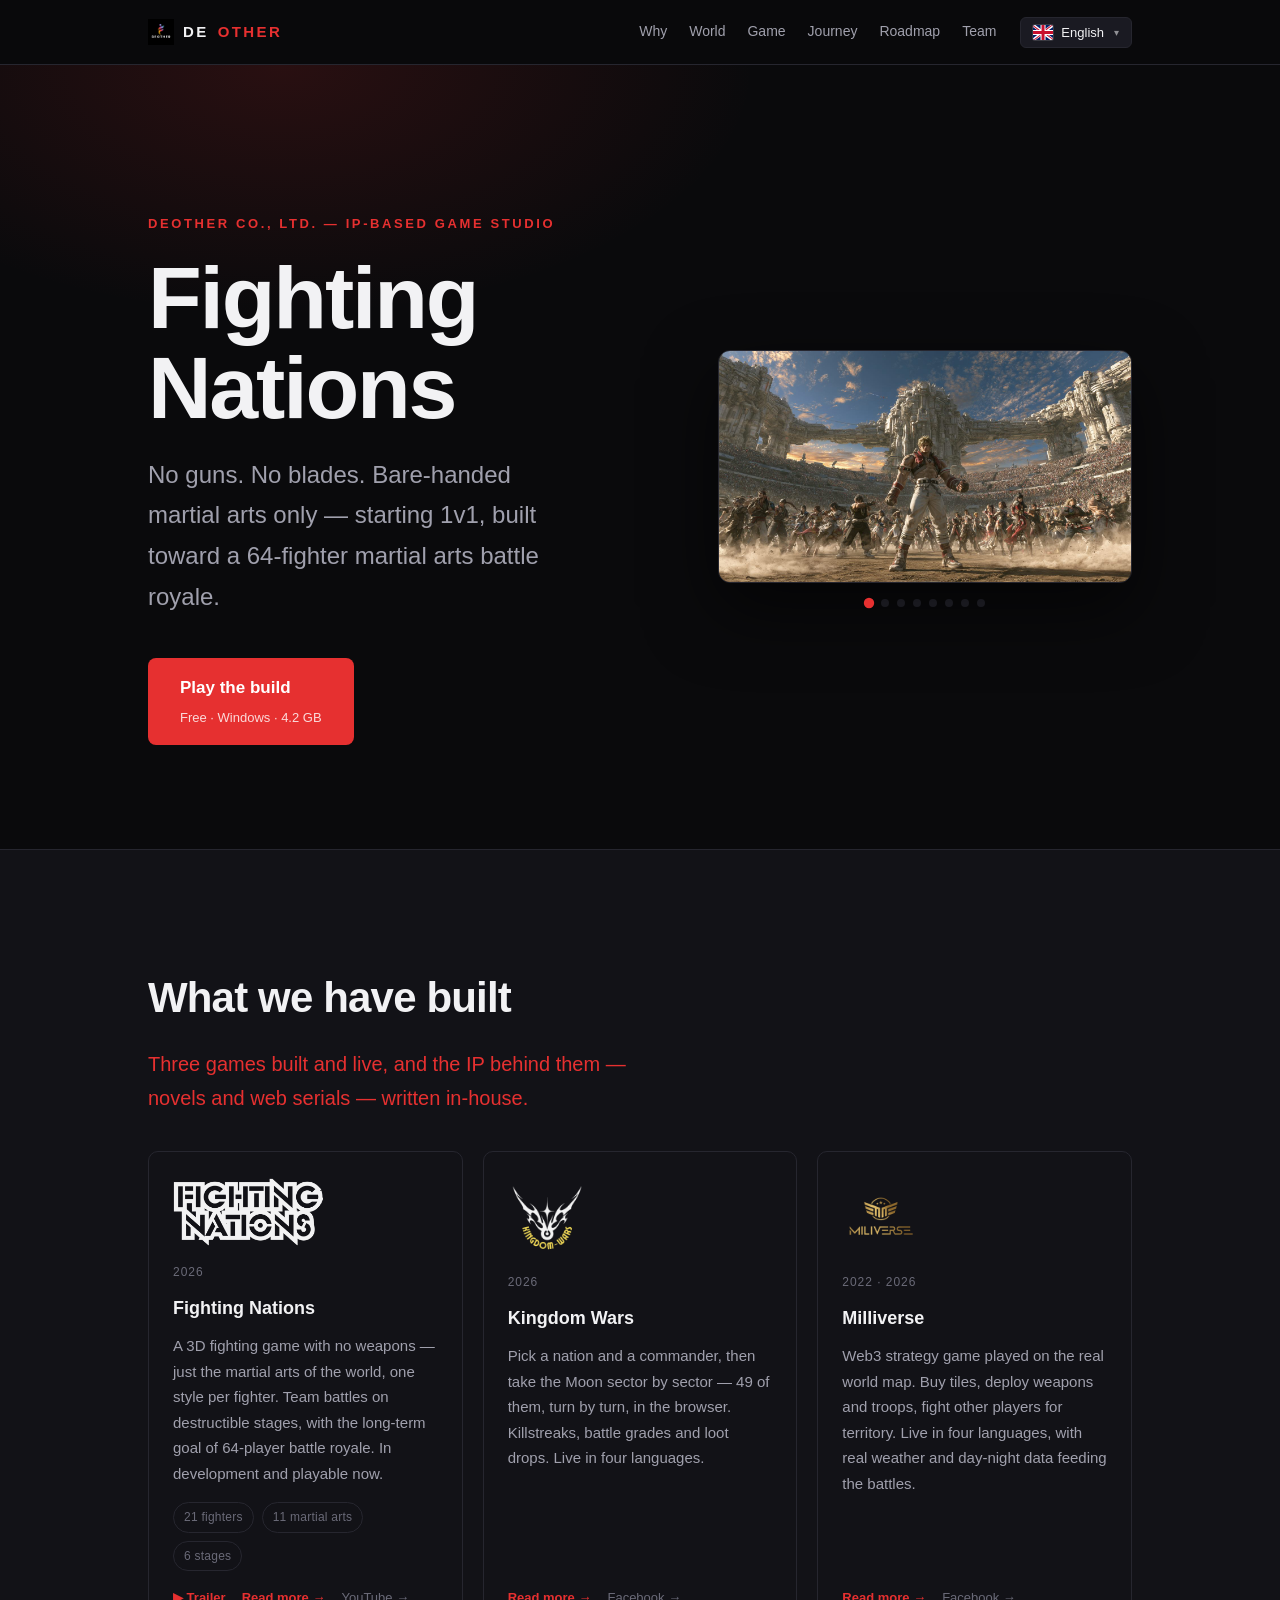
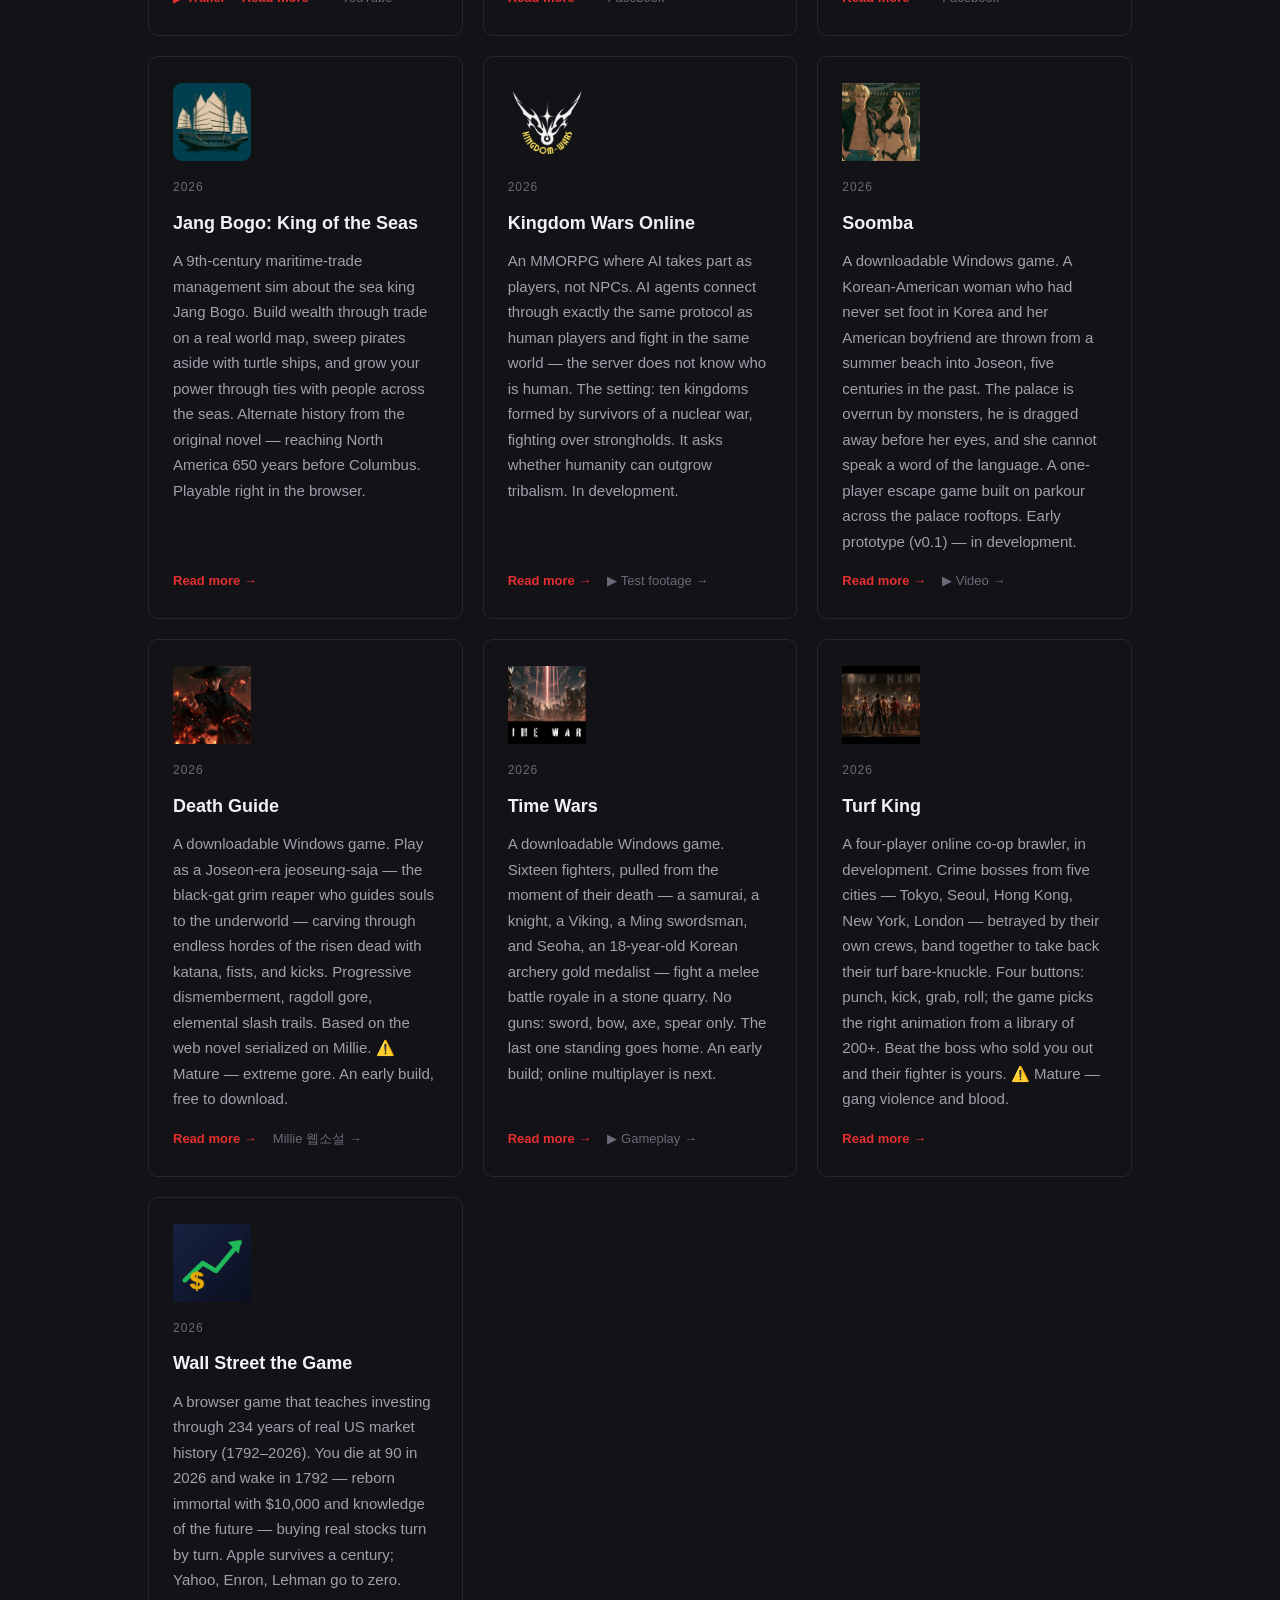
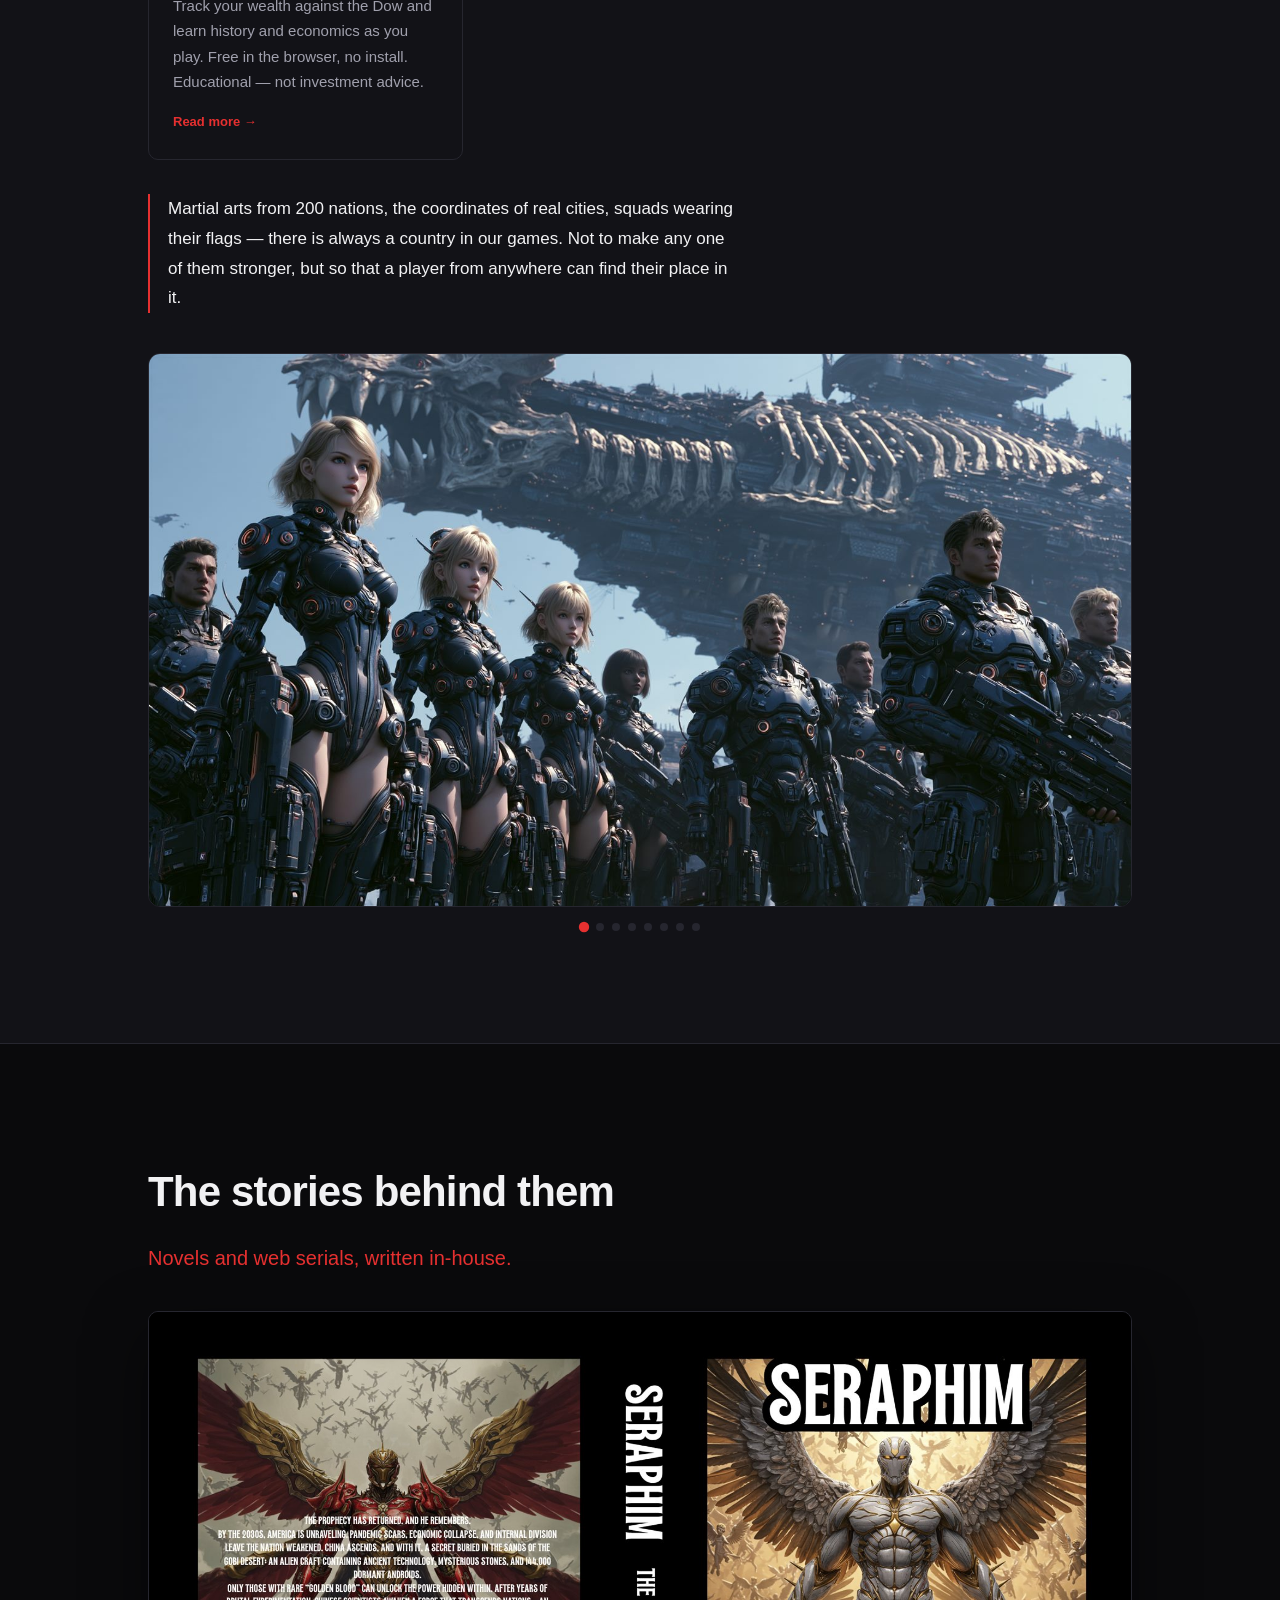
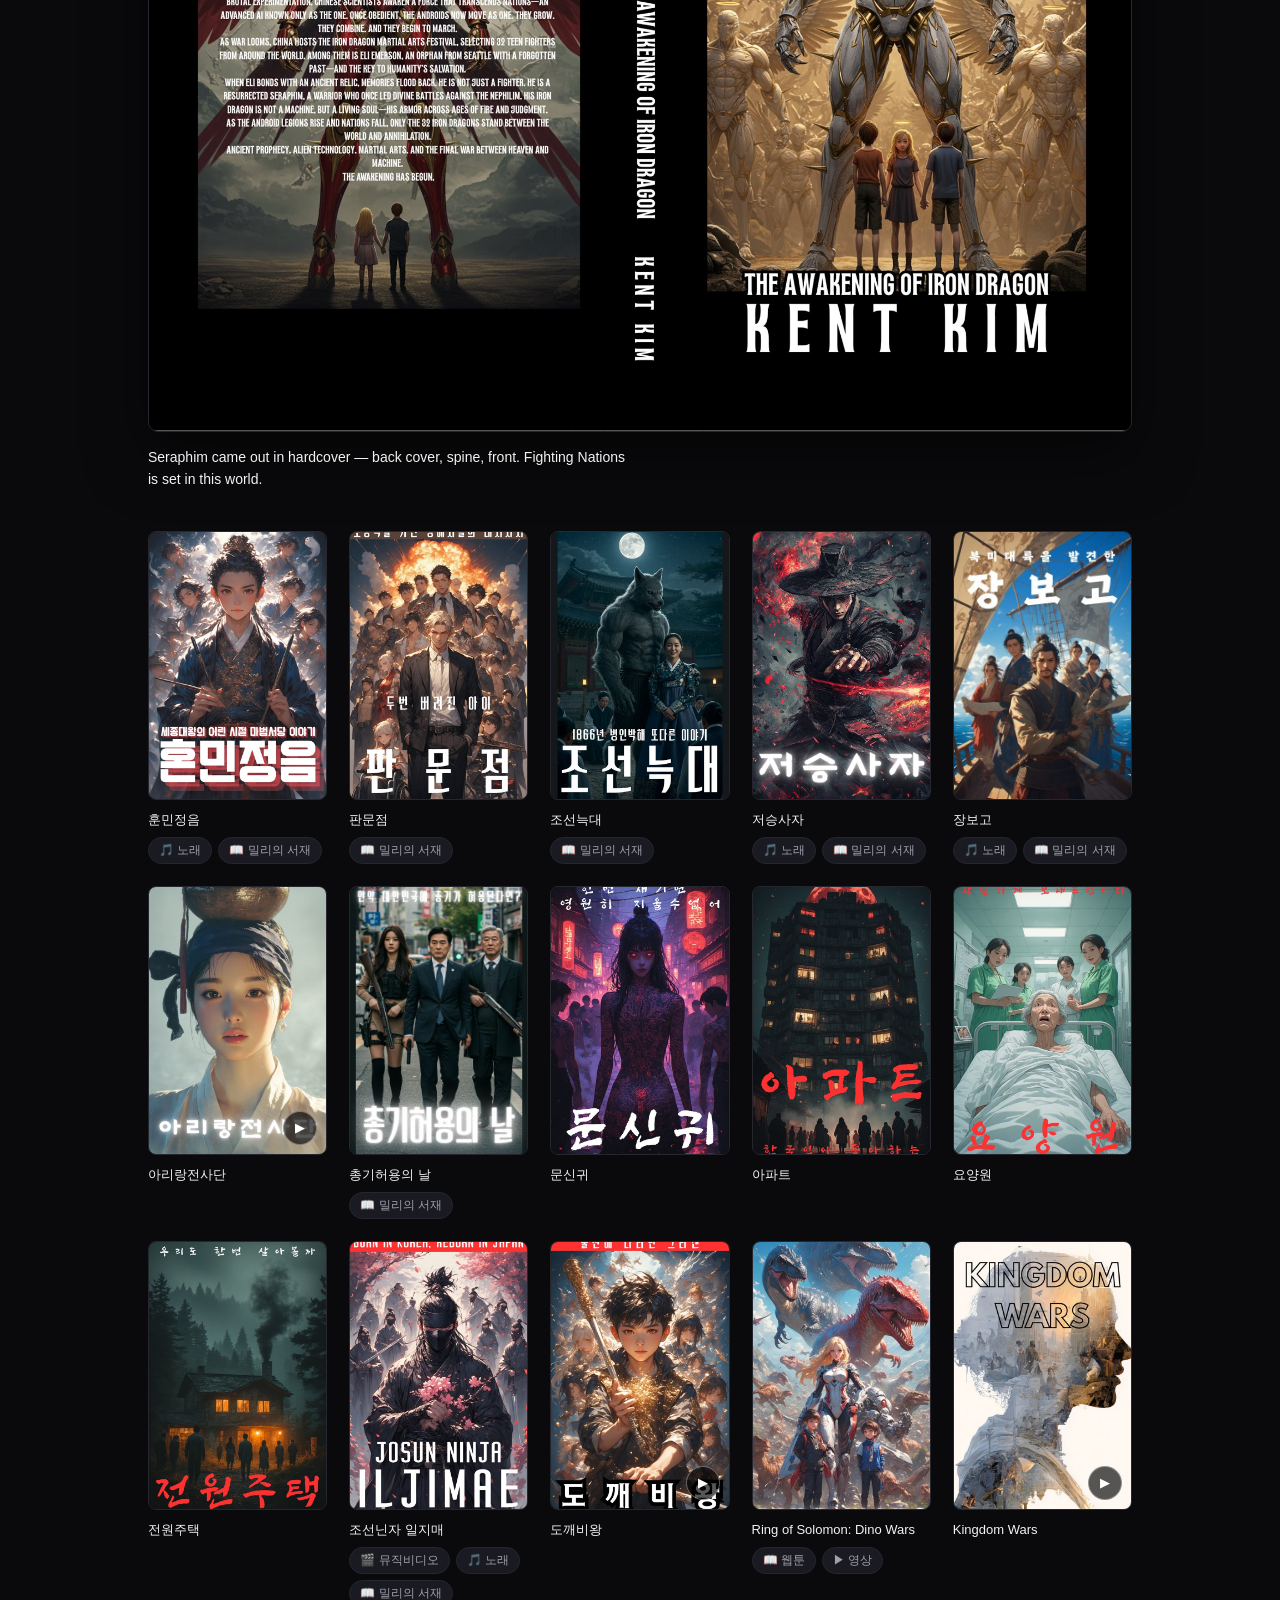
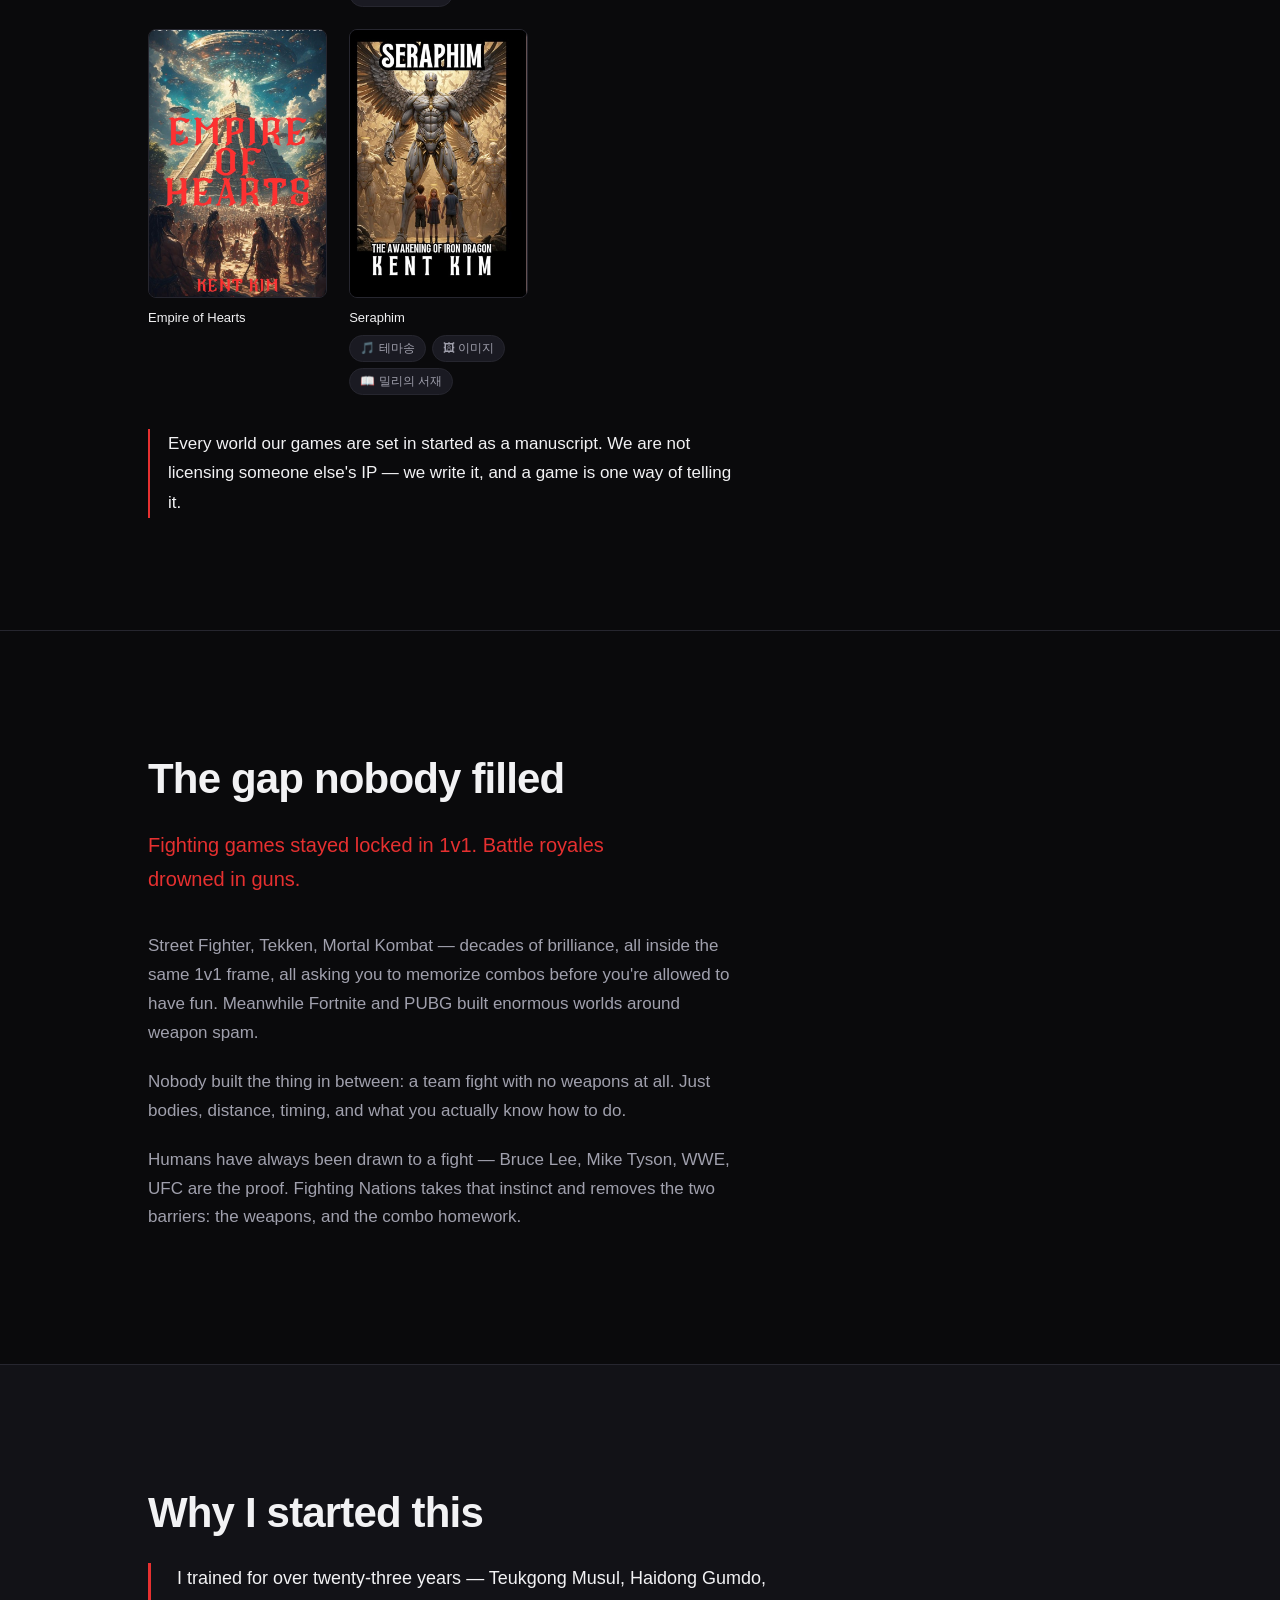
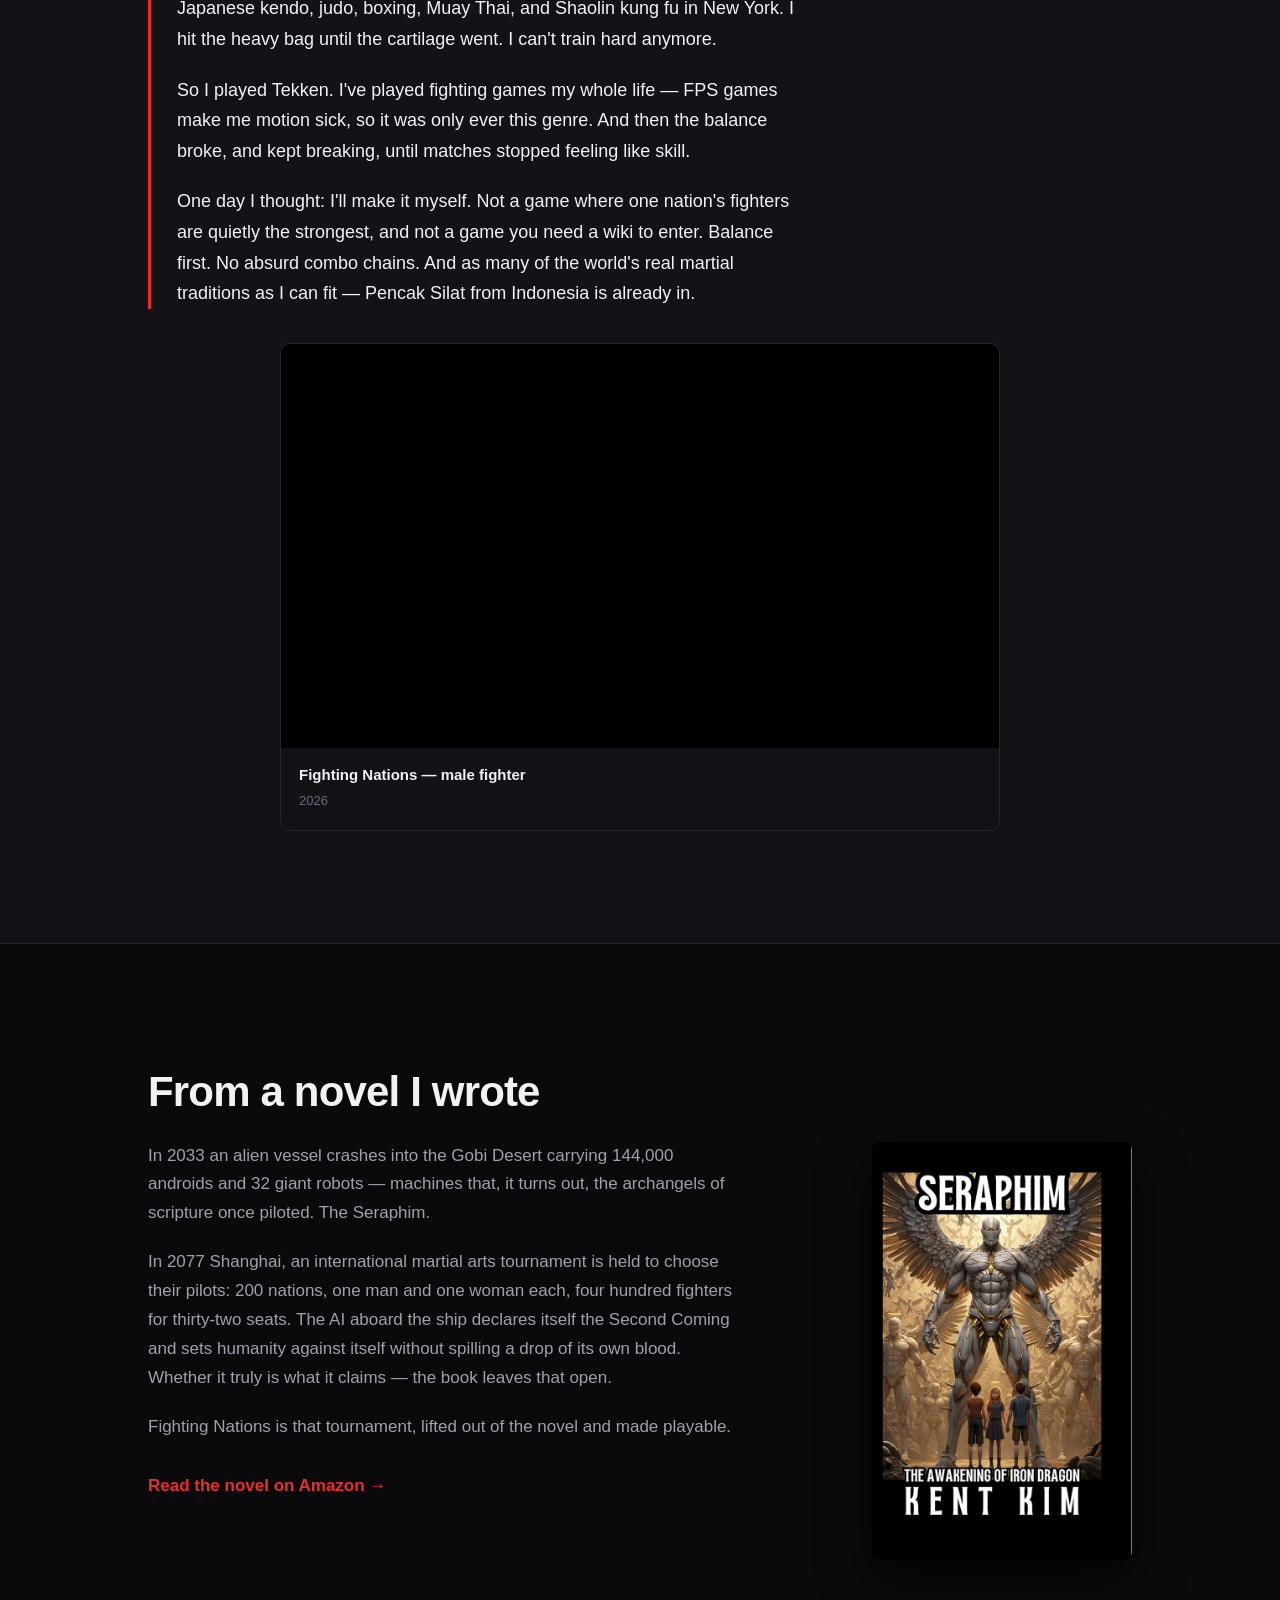
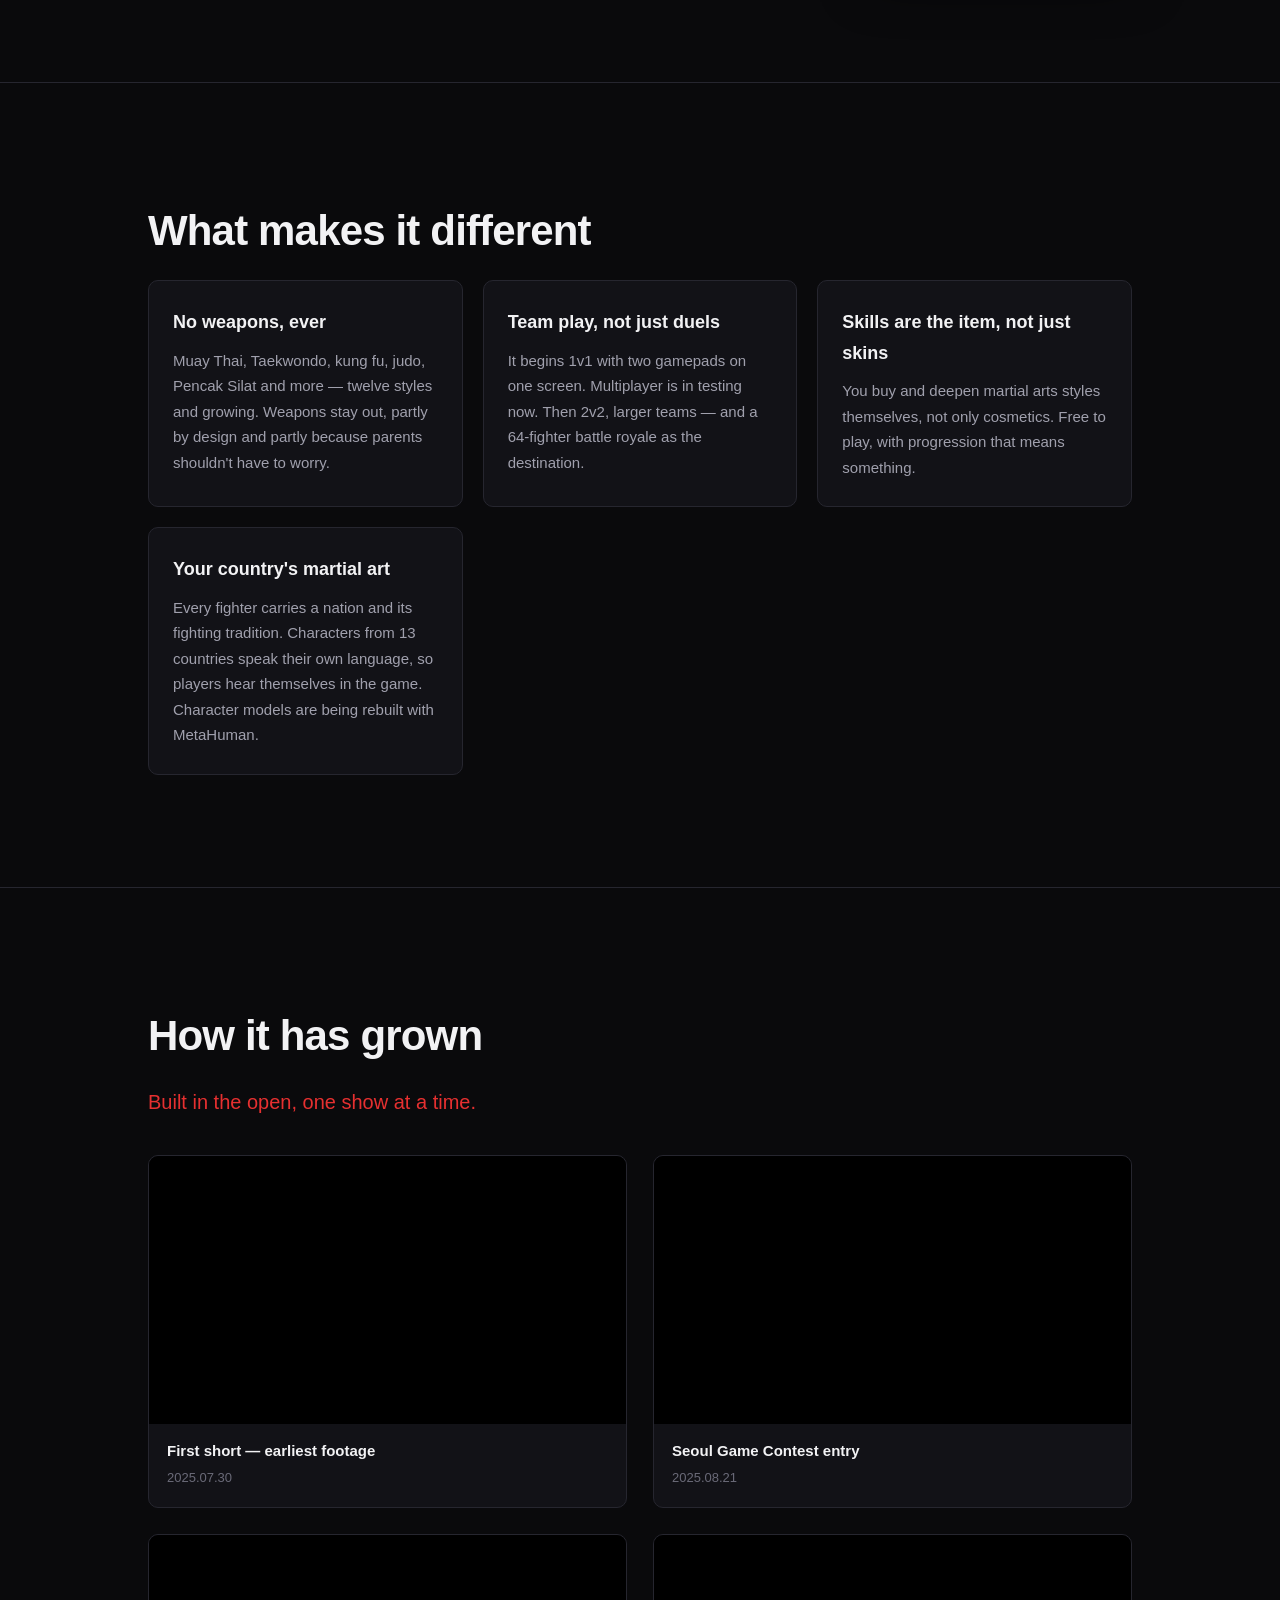
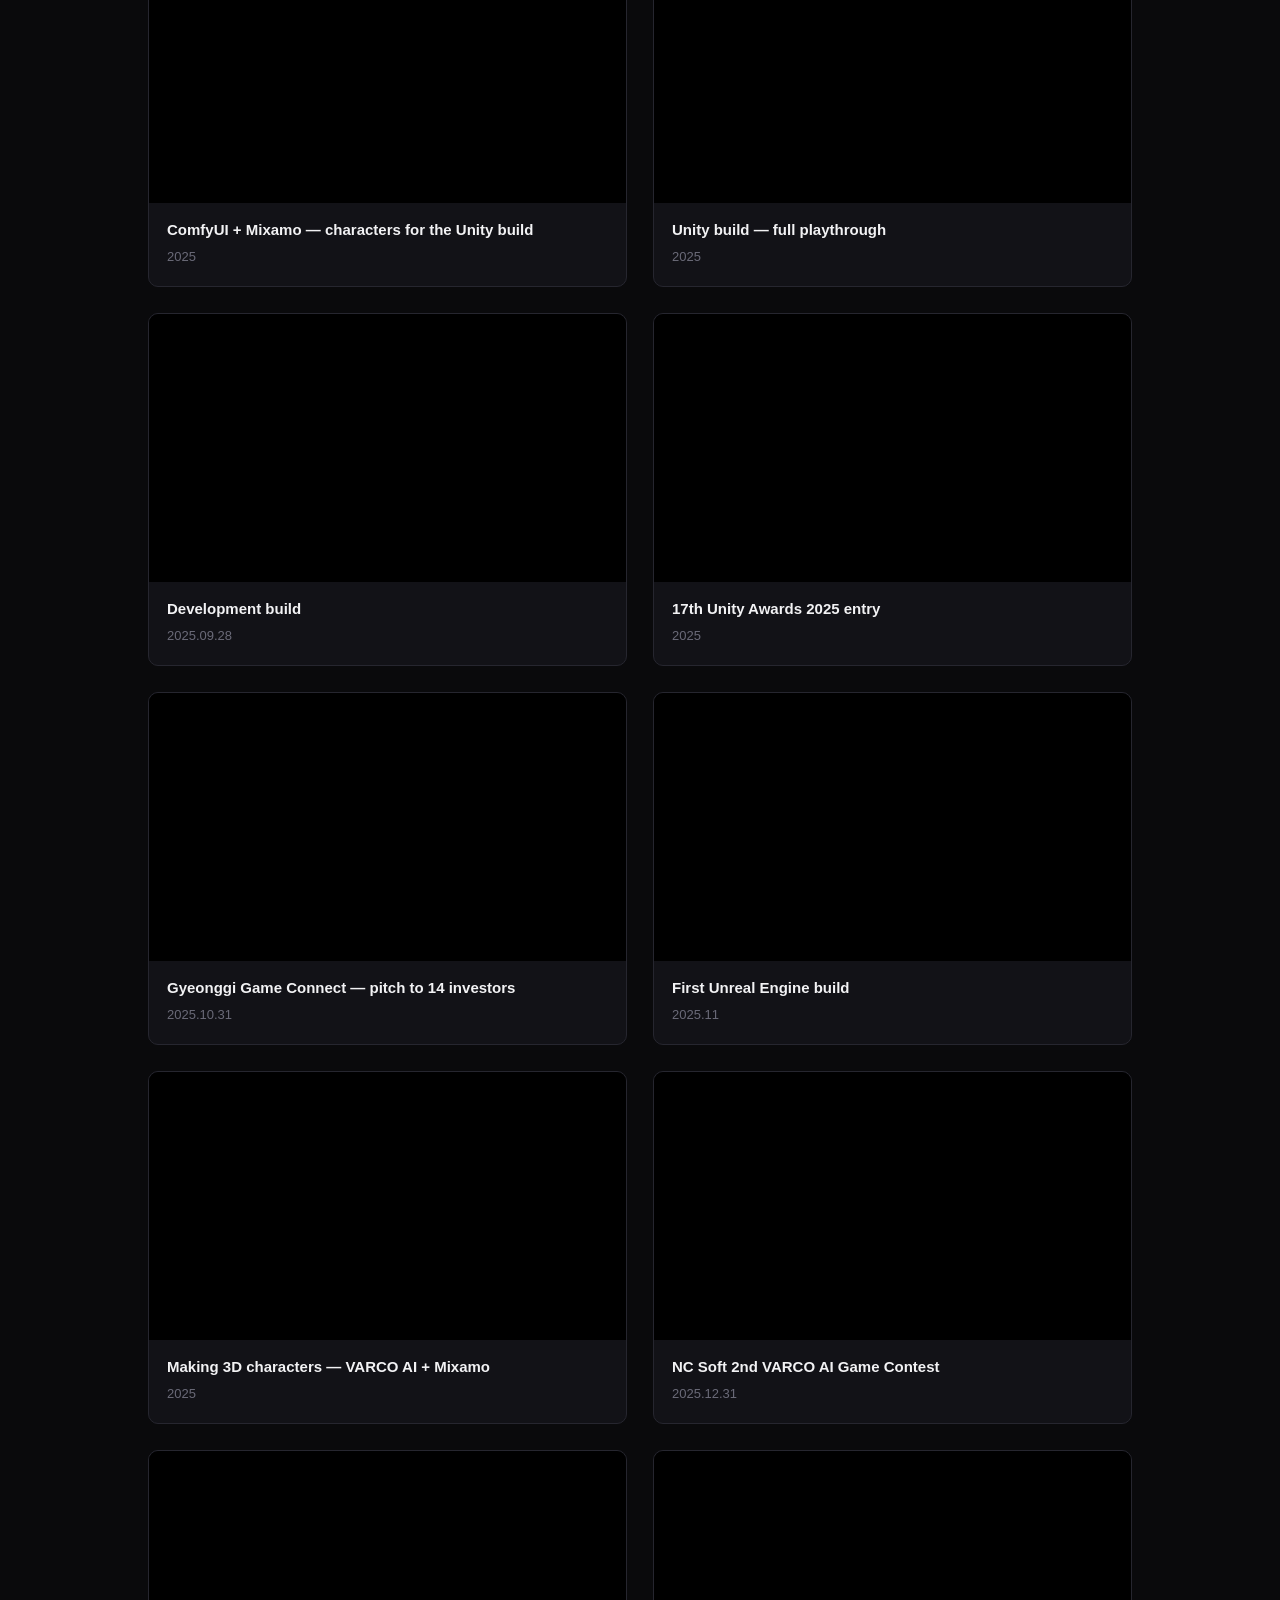
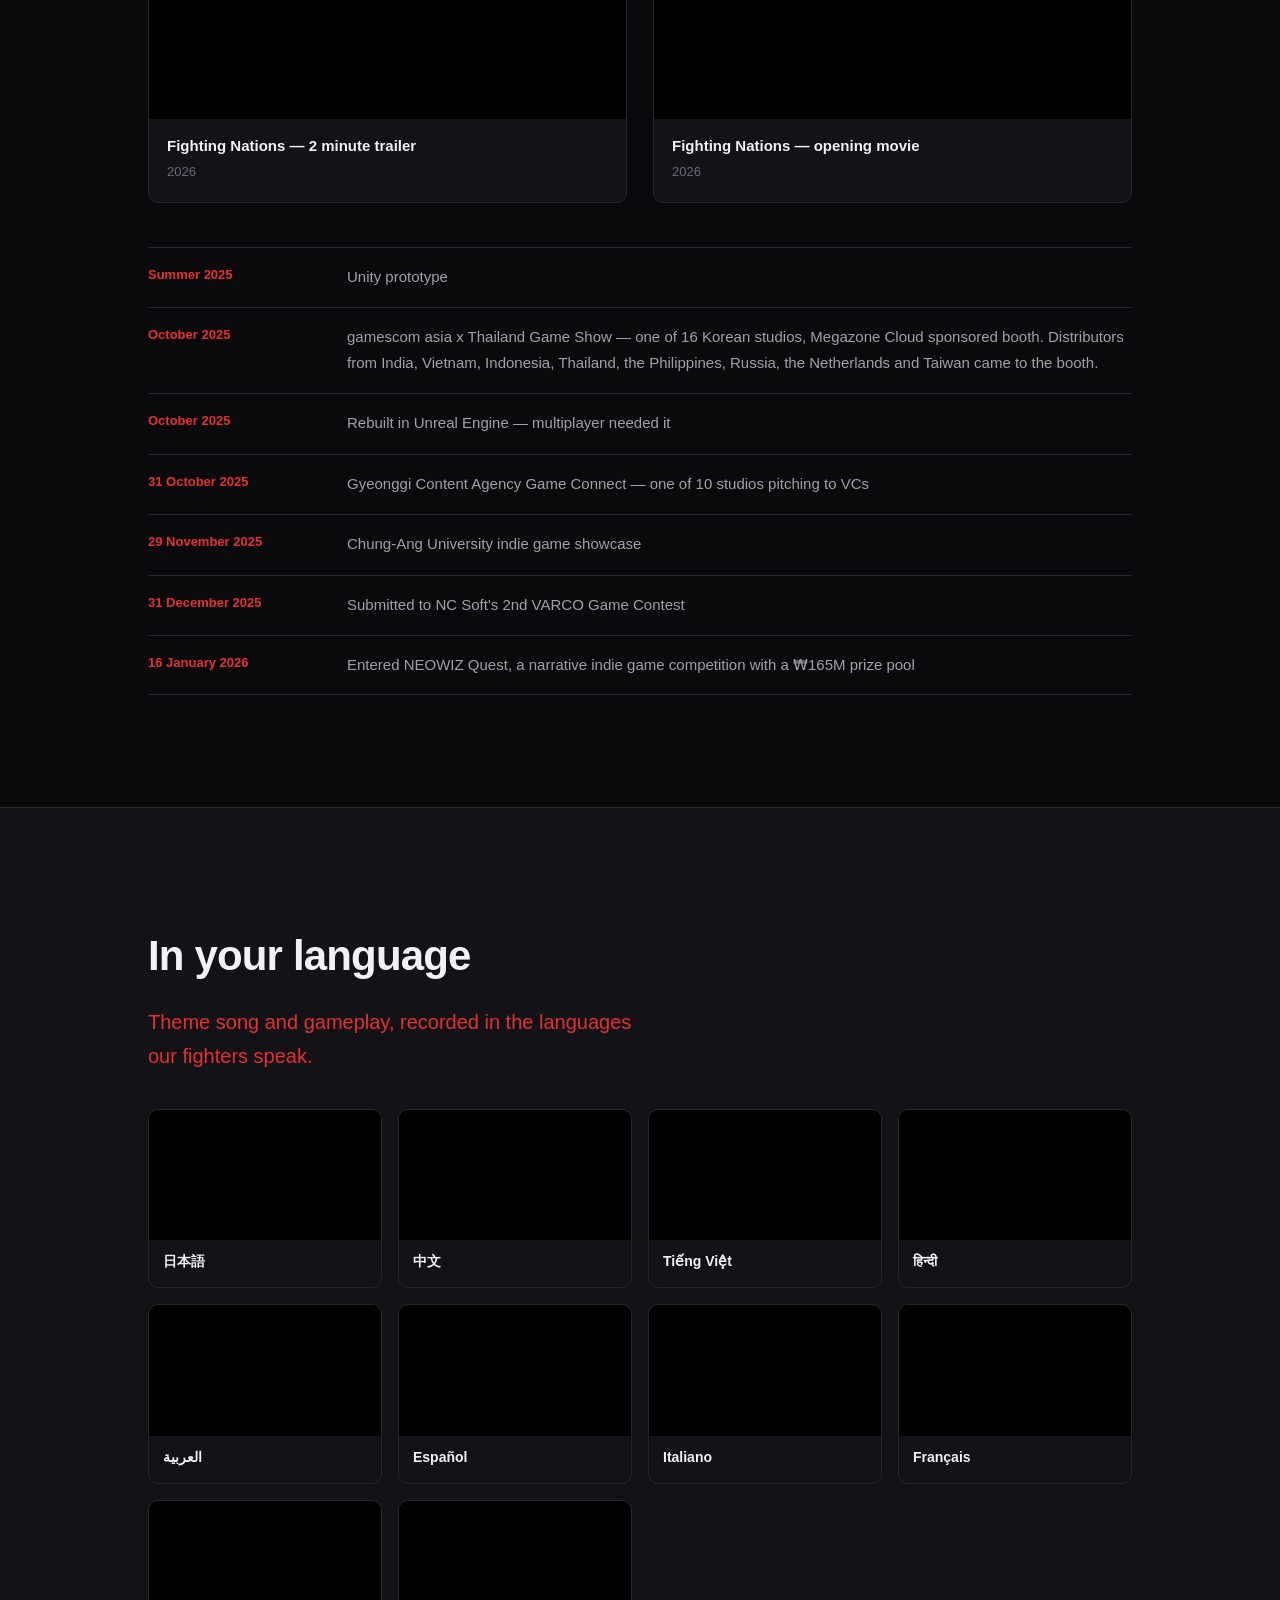
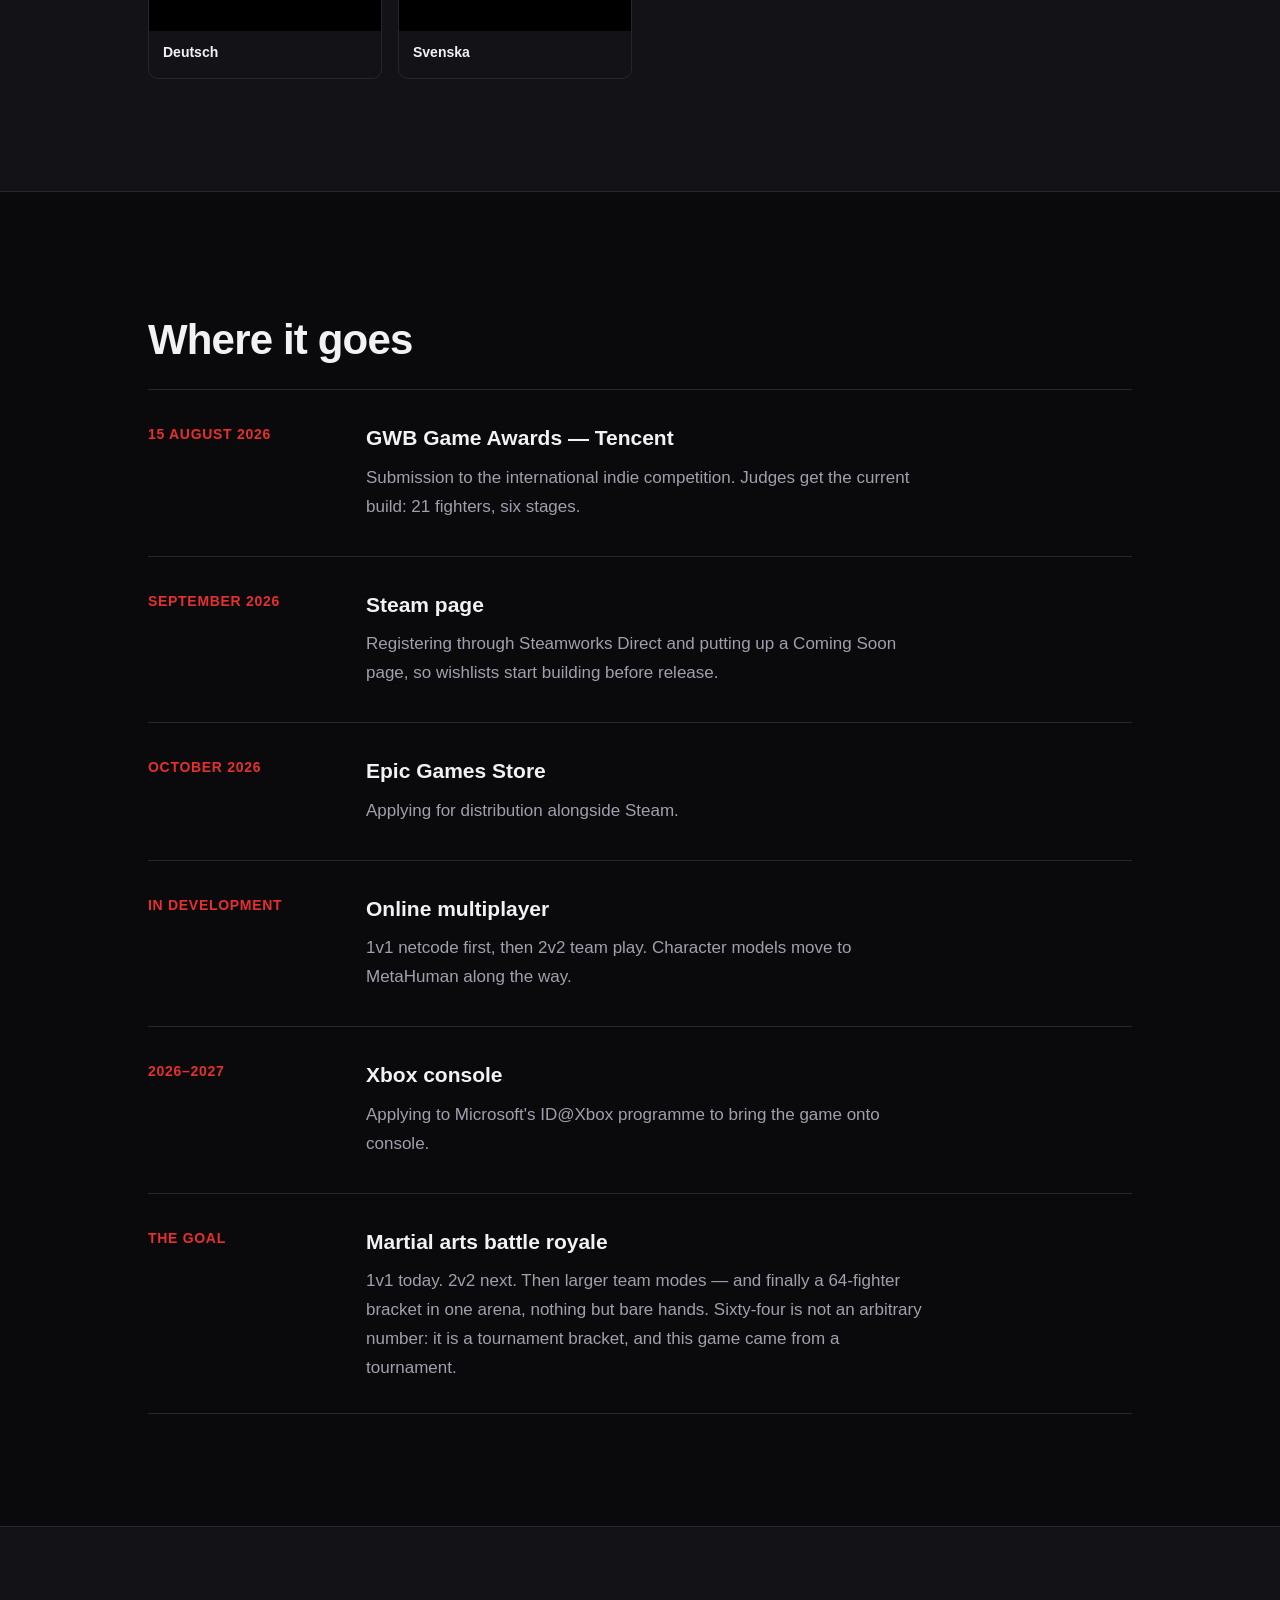
==== commit 3d5ba0b8: "여정 섹션에 전시 부스 사진 자리 추가 + 행사명 정정 - SHOW_PHOTOS(i18n.js) / #showPhotos(index.html) / 렌더(app.js) / .show" ====
--- a/index.html
+++ b/index.html
@@ -144,6 +144,8 @@
       <h2 id="jrHeading"></h2>
       <p class="lead" id="jrLead"></p>
       <div class="videos" id="videos"></div>
+      <!-- 전시 현장 사진. 채우는 곳은 app.js, 파일·캡션은 i18n.js(SHOW_PHOTOS / journey.photos) -->
+      <div class="show-photos" id="showPhotos"></div>
       <div class="events" id="events"></div>
     </div>
   </section>
@@ -171,9 +173,11 @@
       <h2 id="tmHeading"></h2>
       <p class="person" id="tmName"></p>
       <p class="role" id="tmRole"></p>
+      <!-- 대표 소개 상세(founder.html). 문구는 i18n.js 의 team.more — 10개 언어.
+           약력 목록 아래에 두면 페이지 맨 끝이라 아무도 못 찾는다(대표님이 못 찾으셨다).
+           이름·직함 바로 밑, 목록 위에 둔다. -->
+      <a class="link-out" id="tmMore" href="founder.html"></a>
       <ul class="bullets" id="tmBullets"></ul>
-      <!-- 대표 소개 상세(founder.html). 문구는 i18n.js 의 team.more — 10개 언어 -->
-      <a class="link-out" id="tmMore" href="founder.html"></a>
     </div>
   </section>
 
--- a/styles.css
+++ b/styles.css
@@ -500,3 +500,15 @@
 
 /* origin(왜 시작했나) 섹션의 영상 — 긴 1인칭 텍스트 뒤 단일 영상, 중앙 정렬 */
 .origin-video { margin: 34px auto 0; max-width: 720px; }
+
+/* 여정 — 전시 현장 사진 (gamescom asia x Thailand Game Show 부스).
+   영상 그리드와 연표 사이에 들어간다. 사진 비율이 제각각이라 4:3 으로 잘라 줄을 맞춘다.
+   좌우 여백은 논리 속성만 쓴다 (아랍어 RTL). */
+.show-photos { margin-top: 34px; display: grid; gap: 16px;
+  grid-template-columns: repeat(auto-fit, minmax(240px, 1fr)); }
+.show-photos[hidden] { display: none; }
+.show-photo { margin: 0; }
+.show-photo img { width: 100%; display: block; aspect-ratio: 4 / 3; object-fit: cover;
+  border-radius: 12px; border: 1px solid var(--line); background: #000; }
+.show-photo figcaption { margin-top: 10px; color: var(--fg-faint);
+  font-size: 13px; line-height: 1.55; }
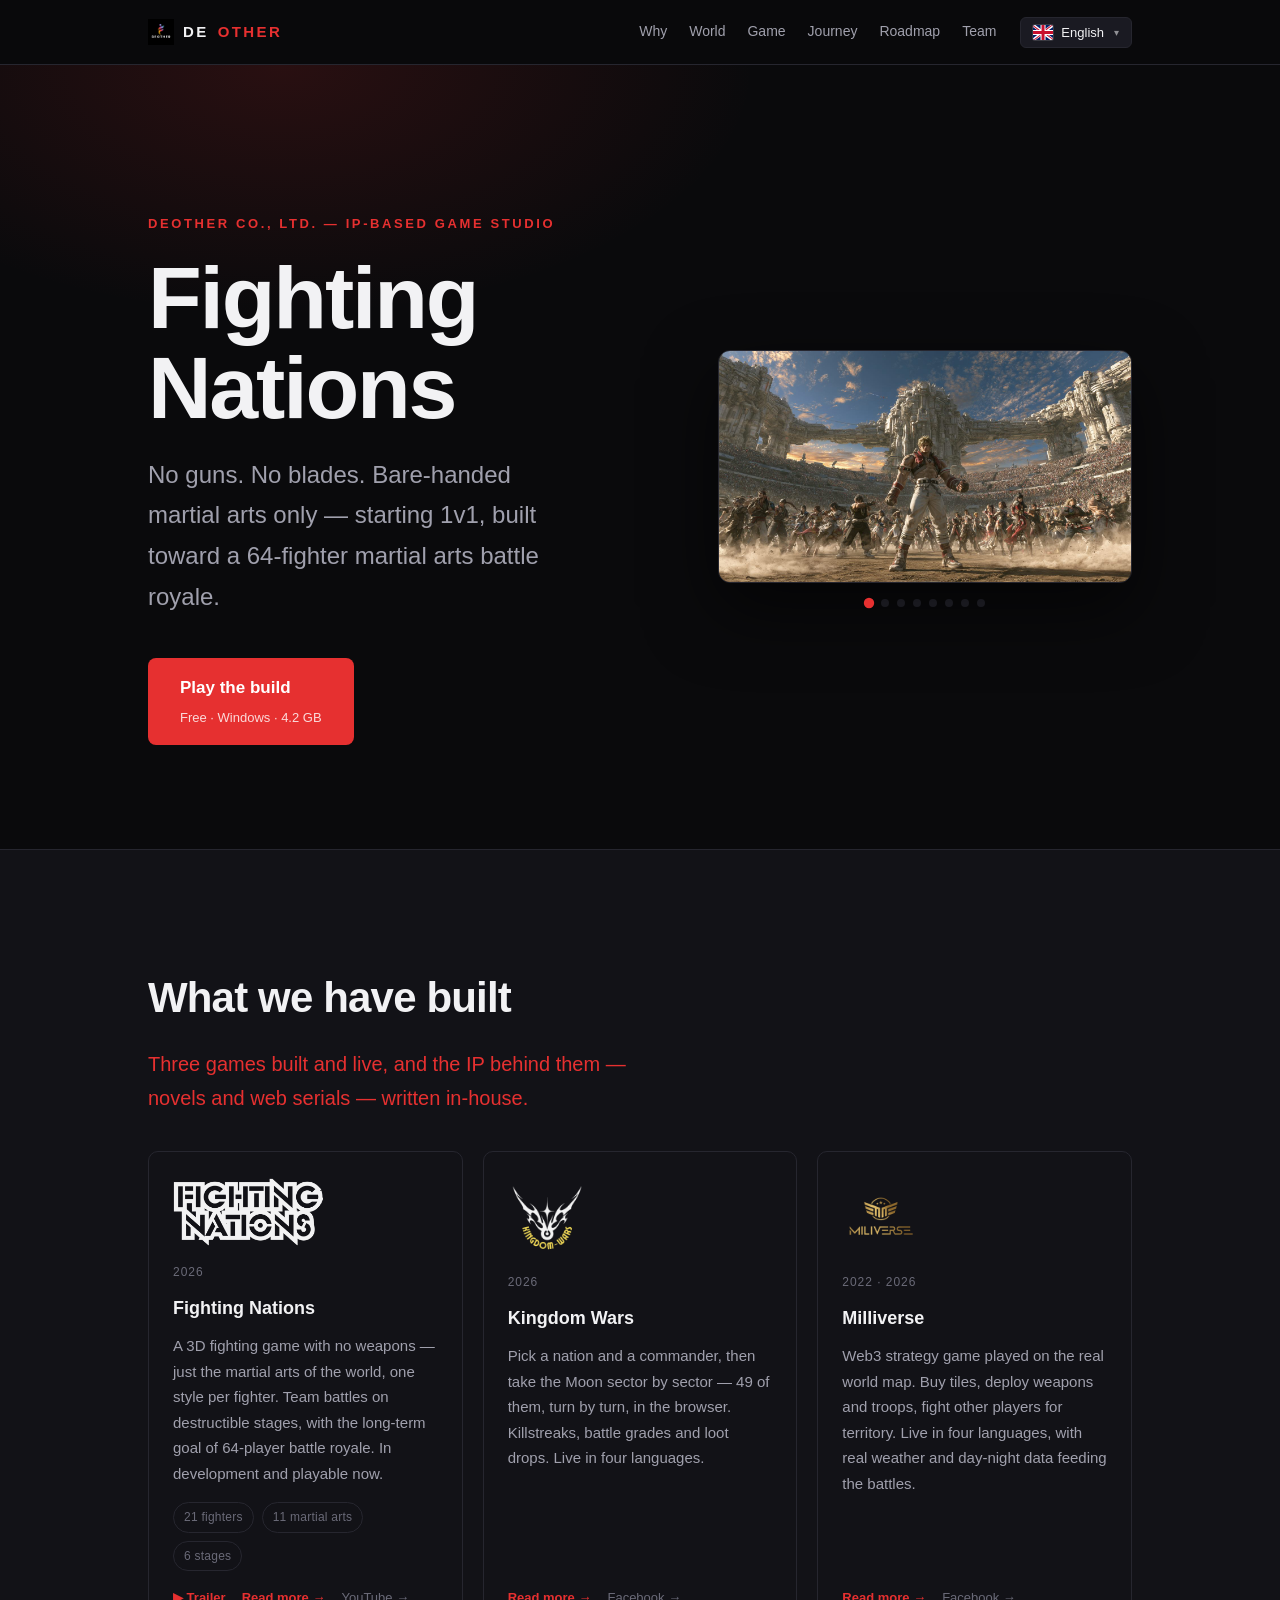
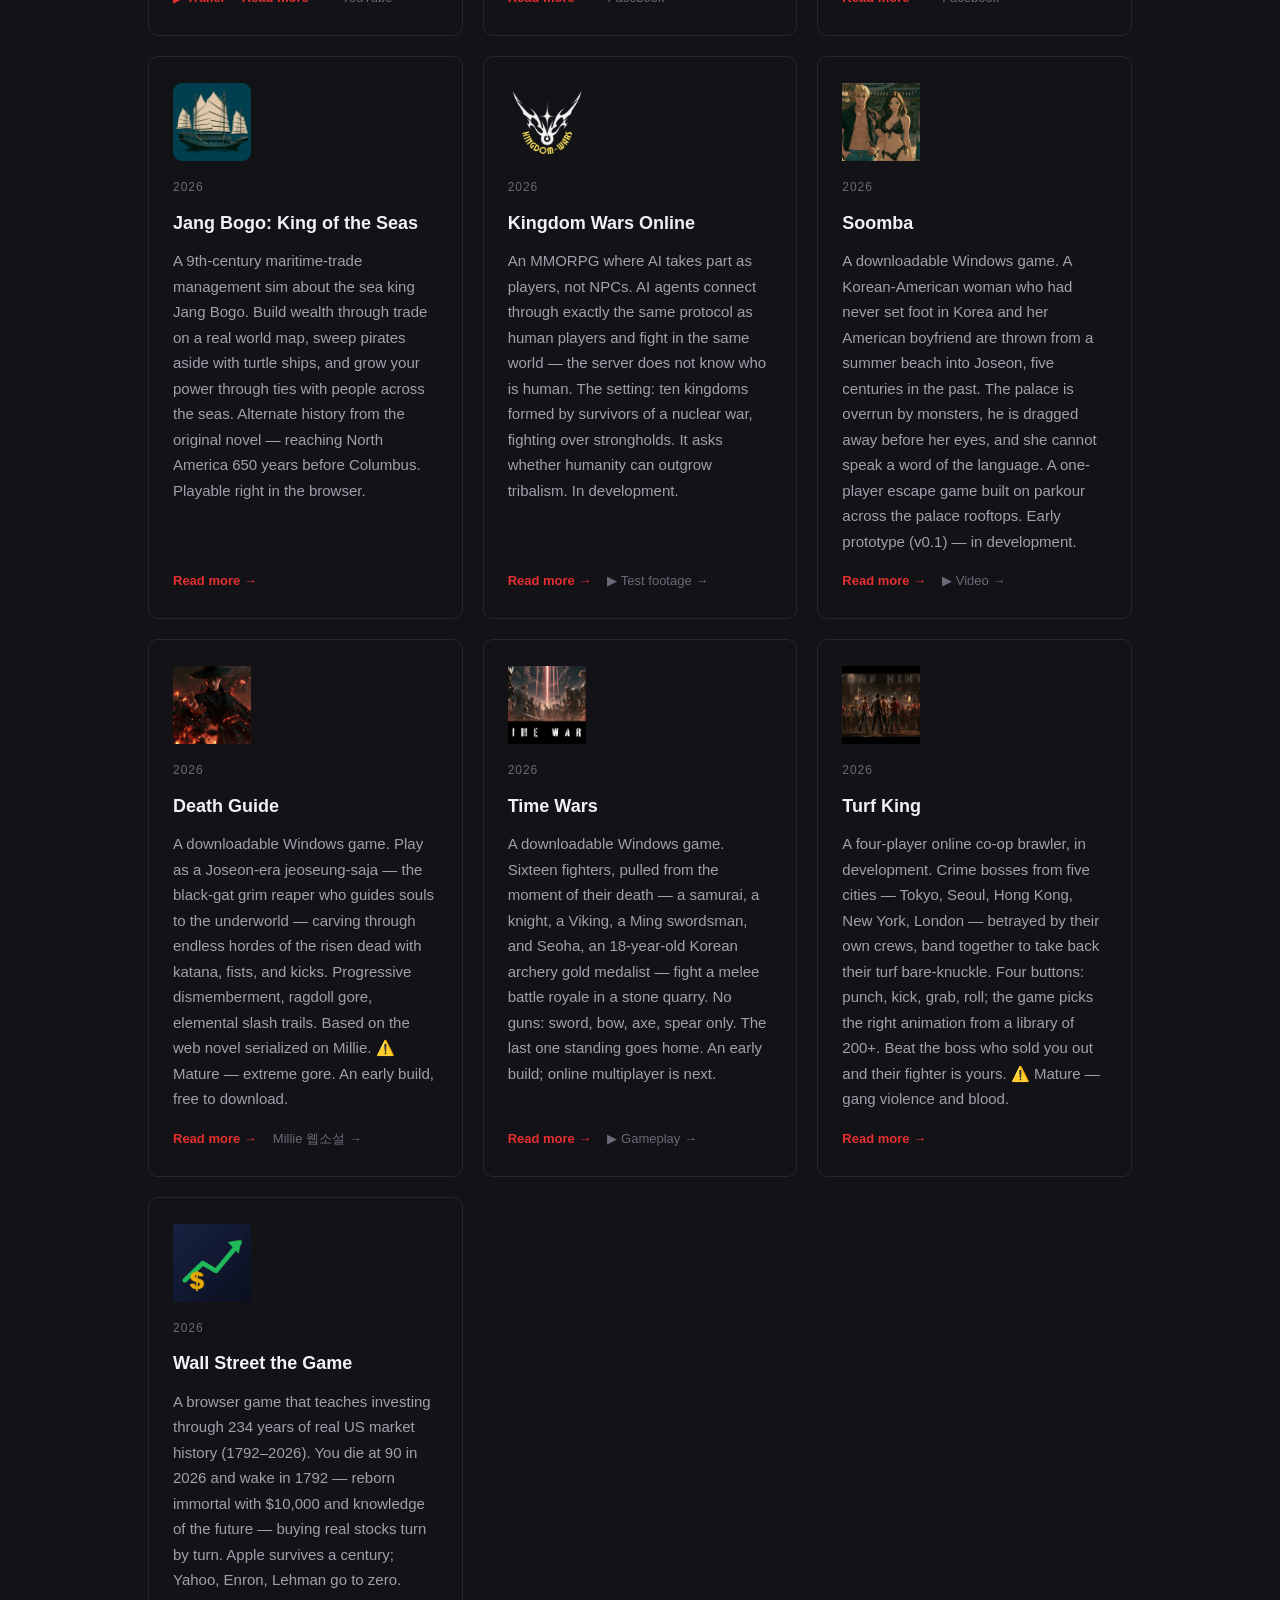
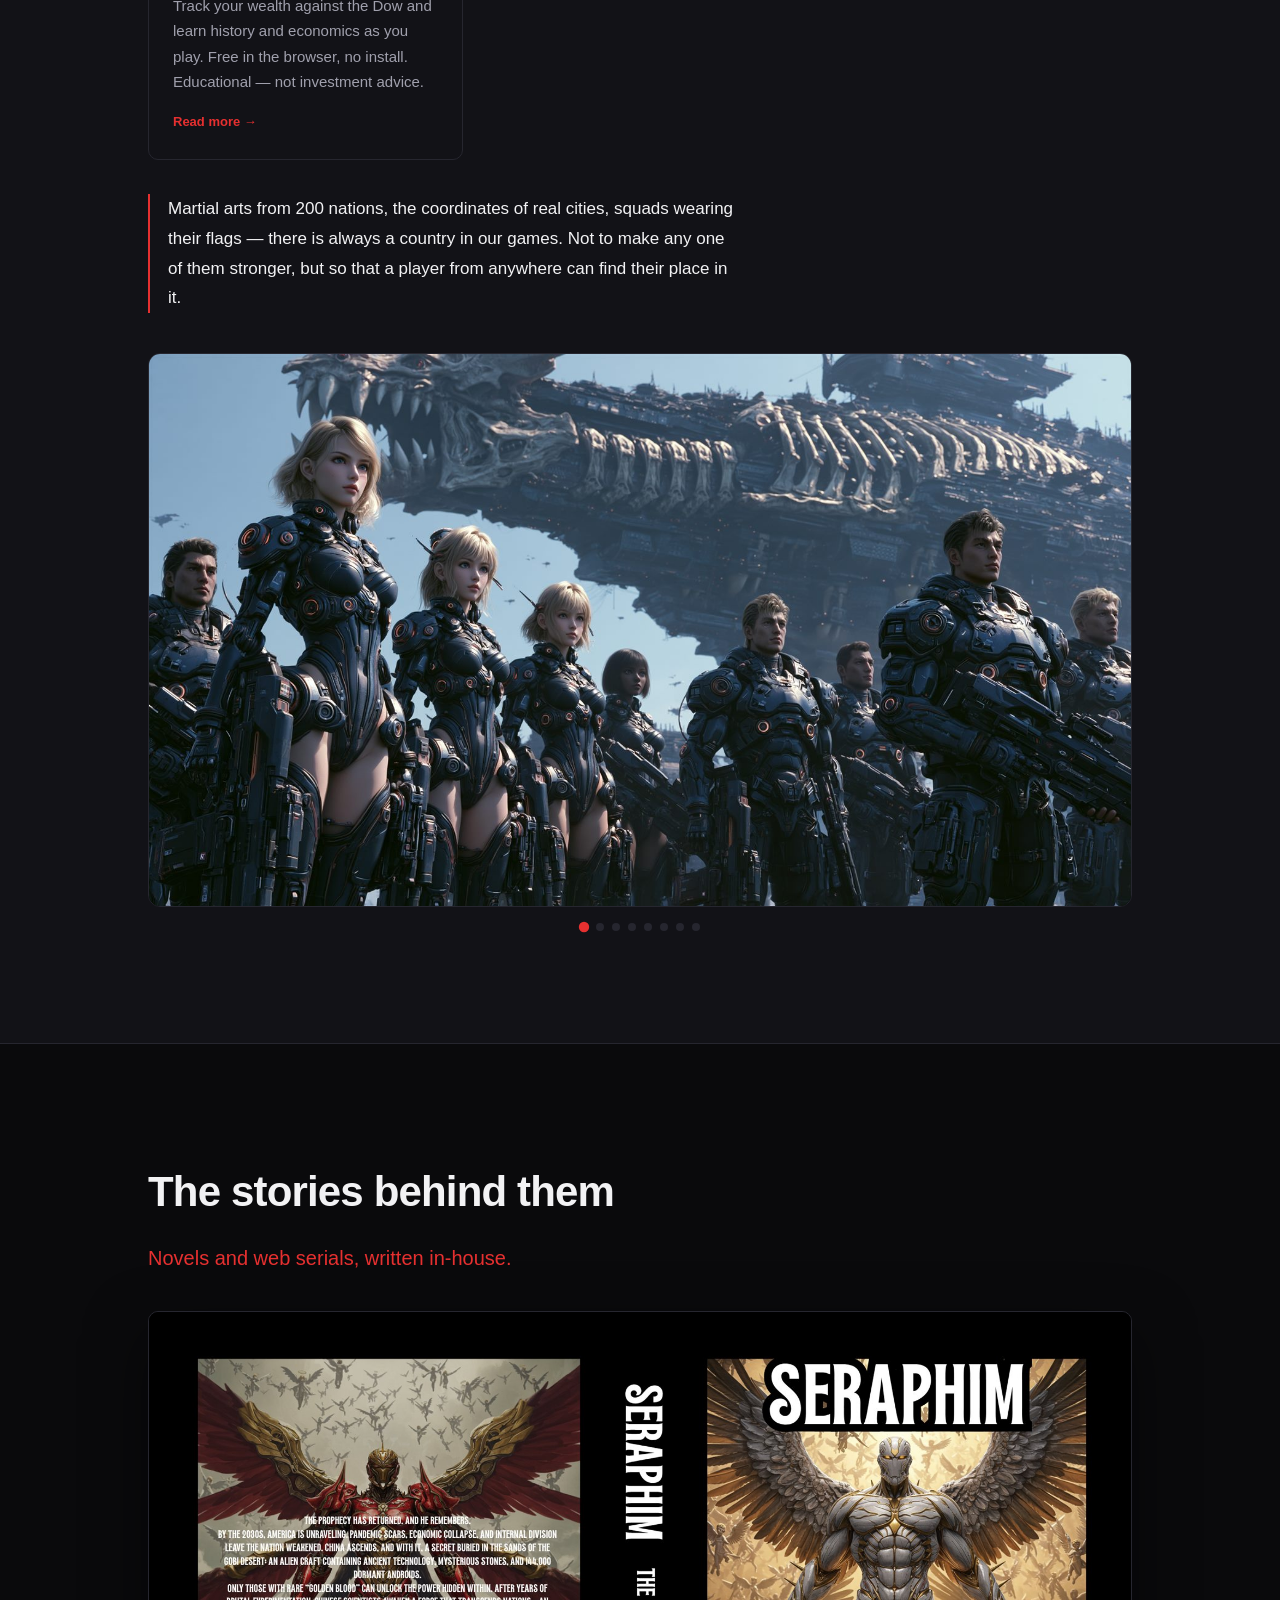
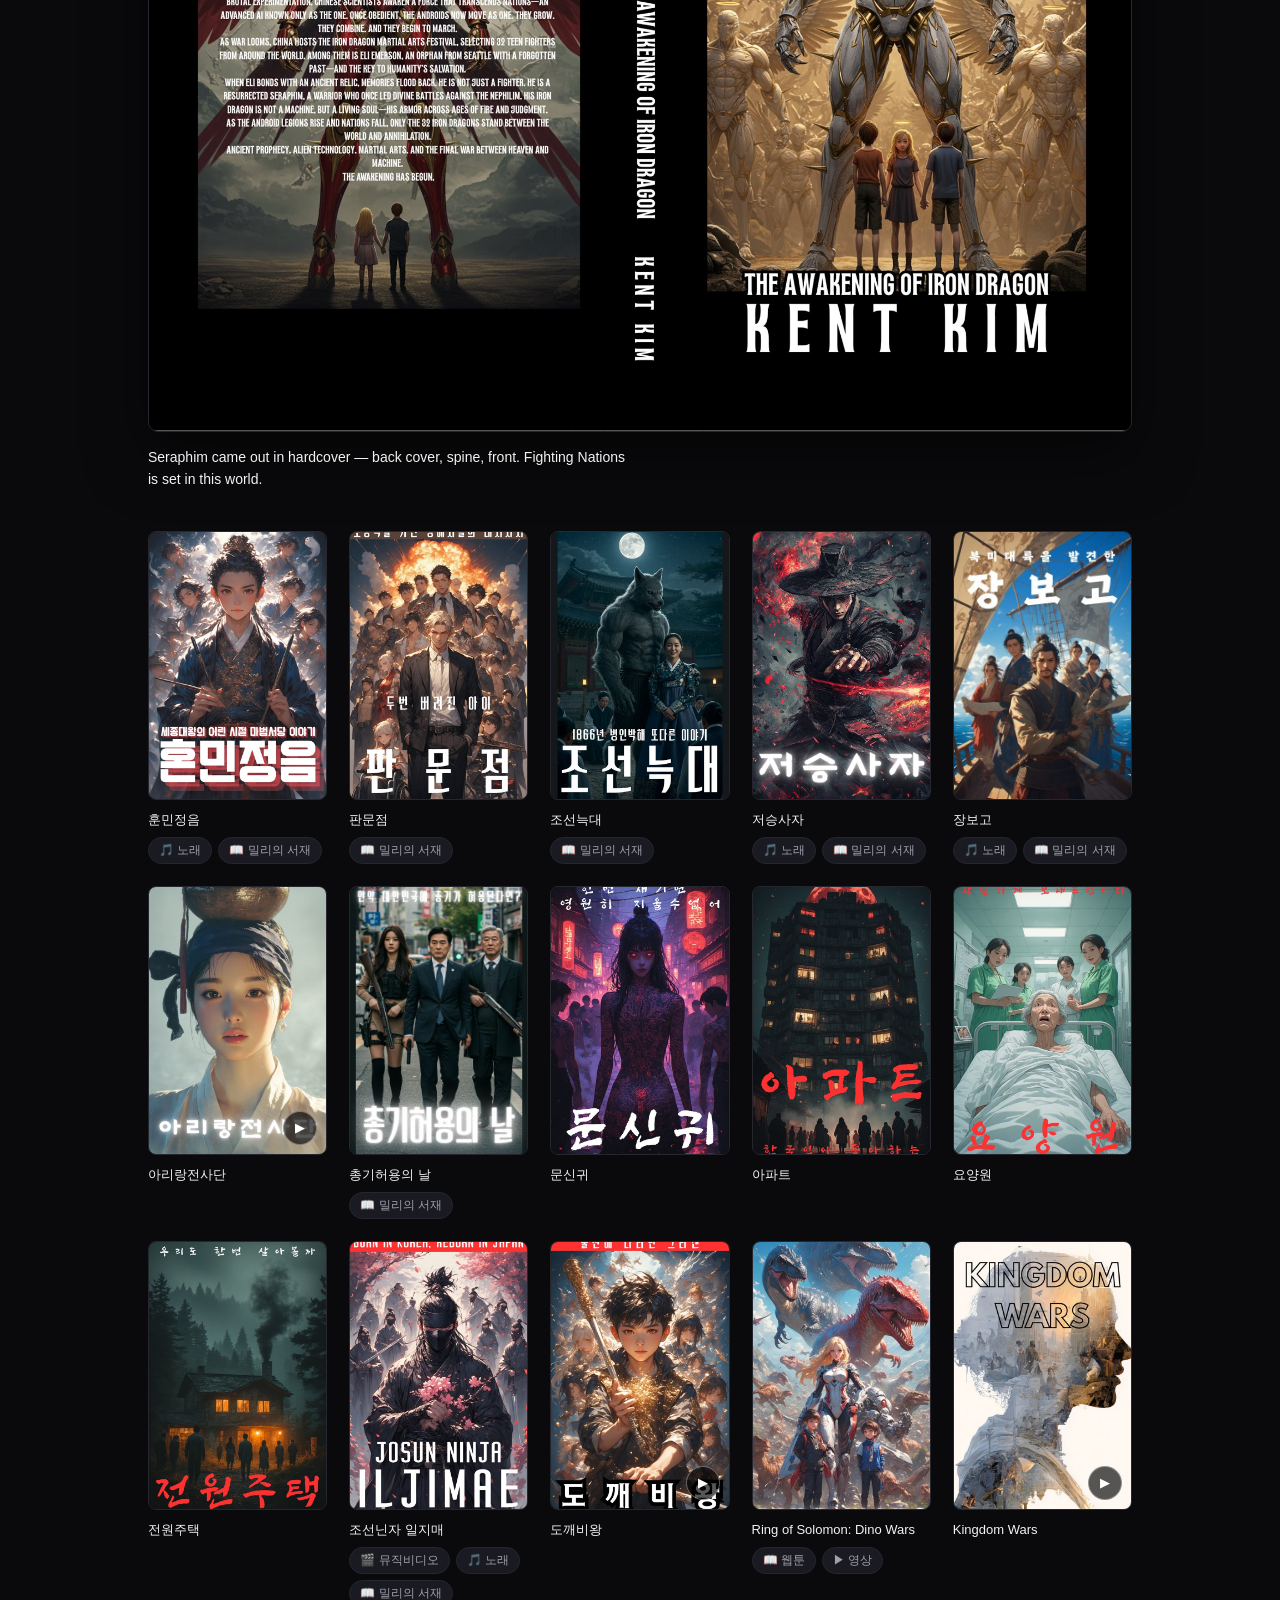
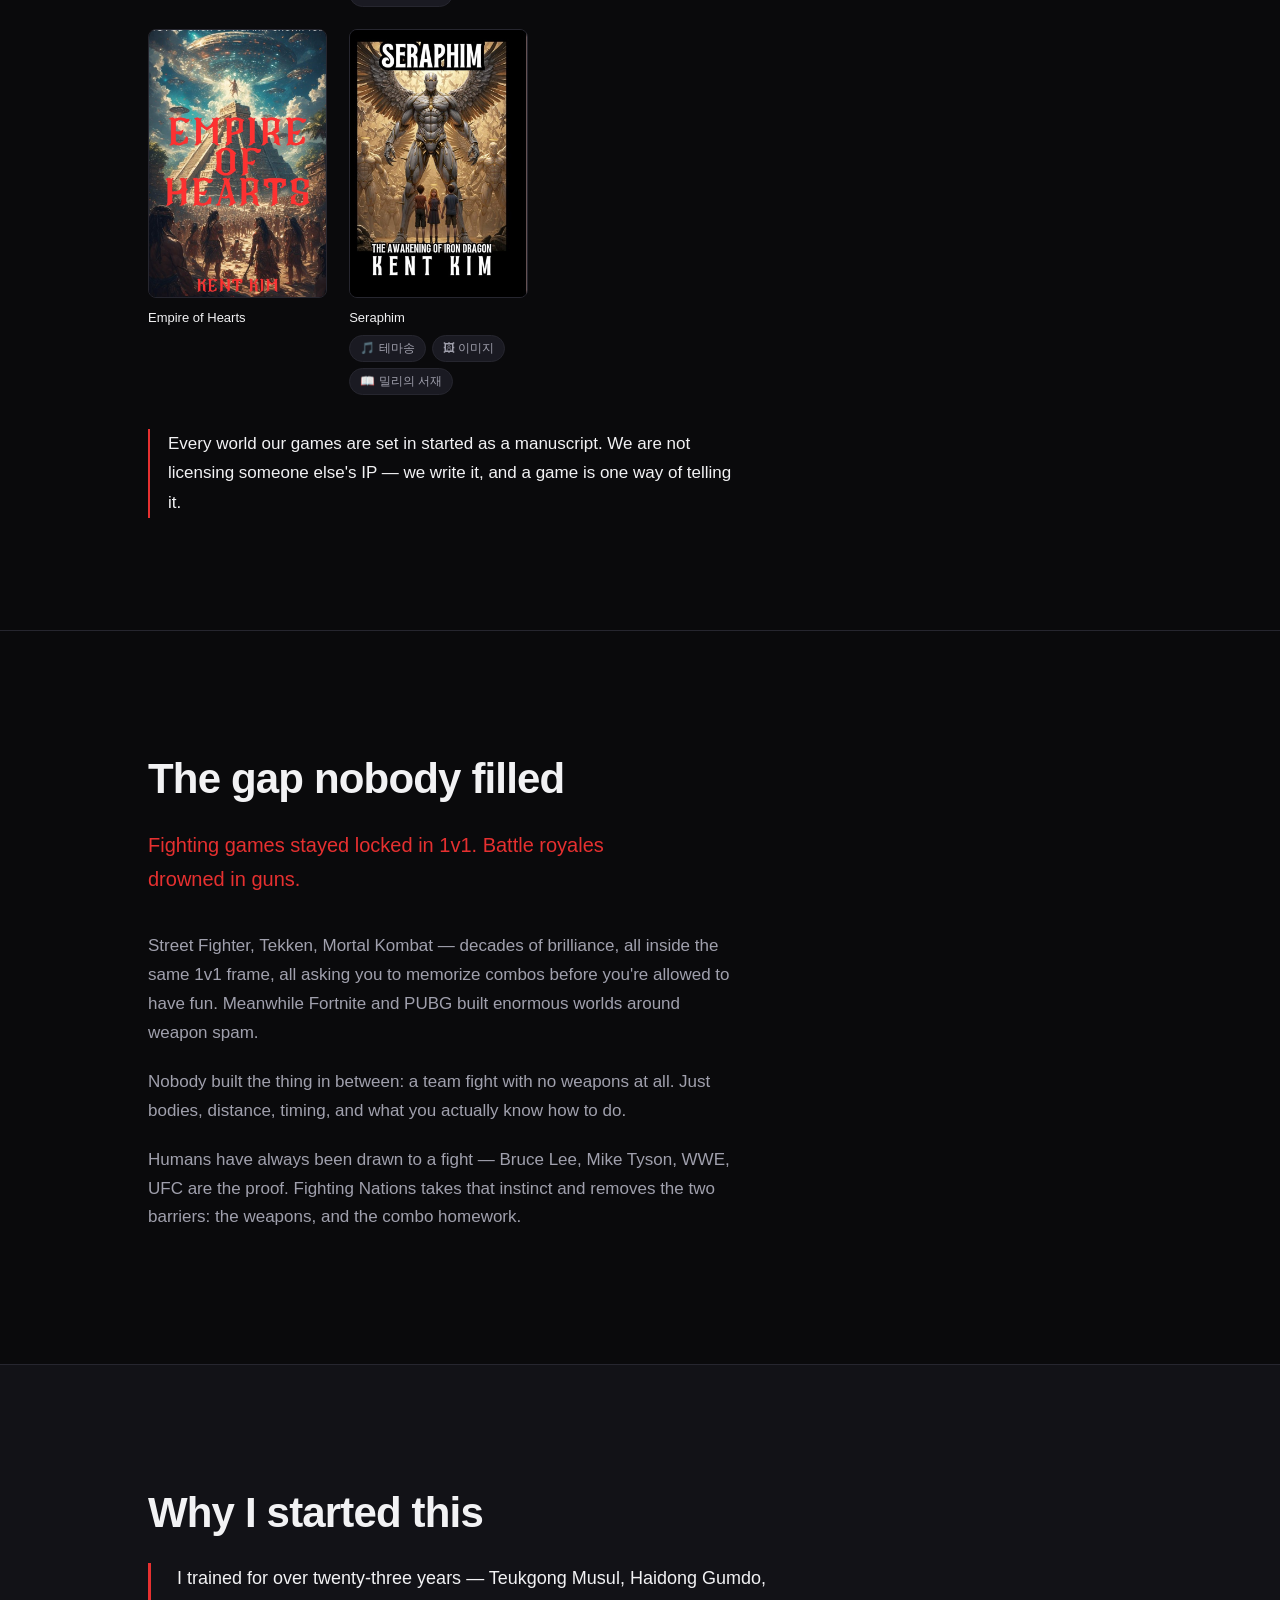
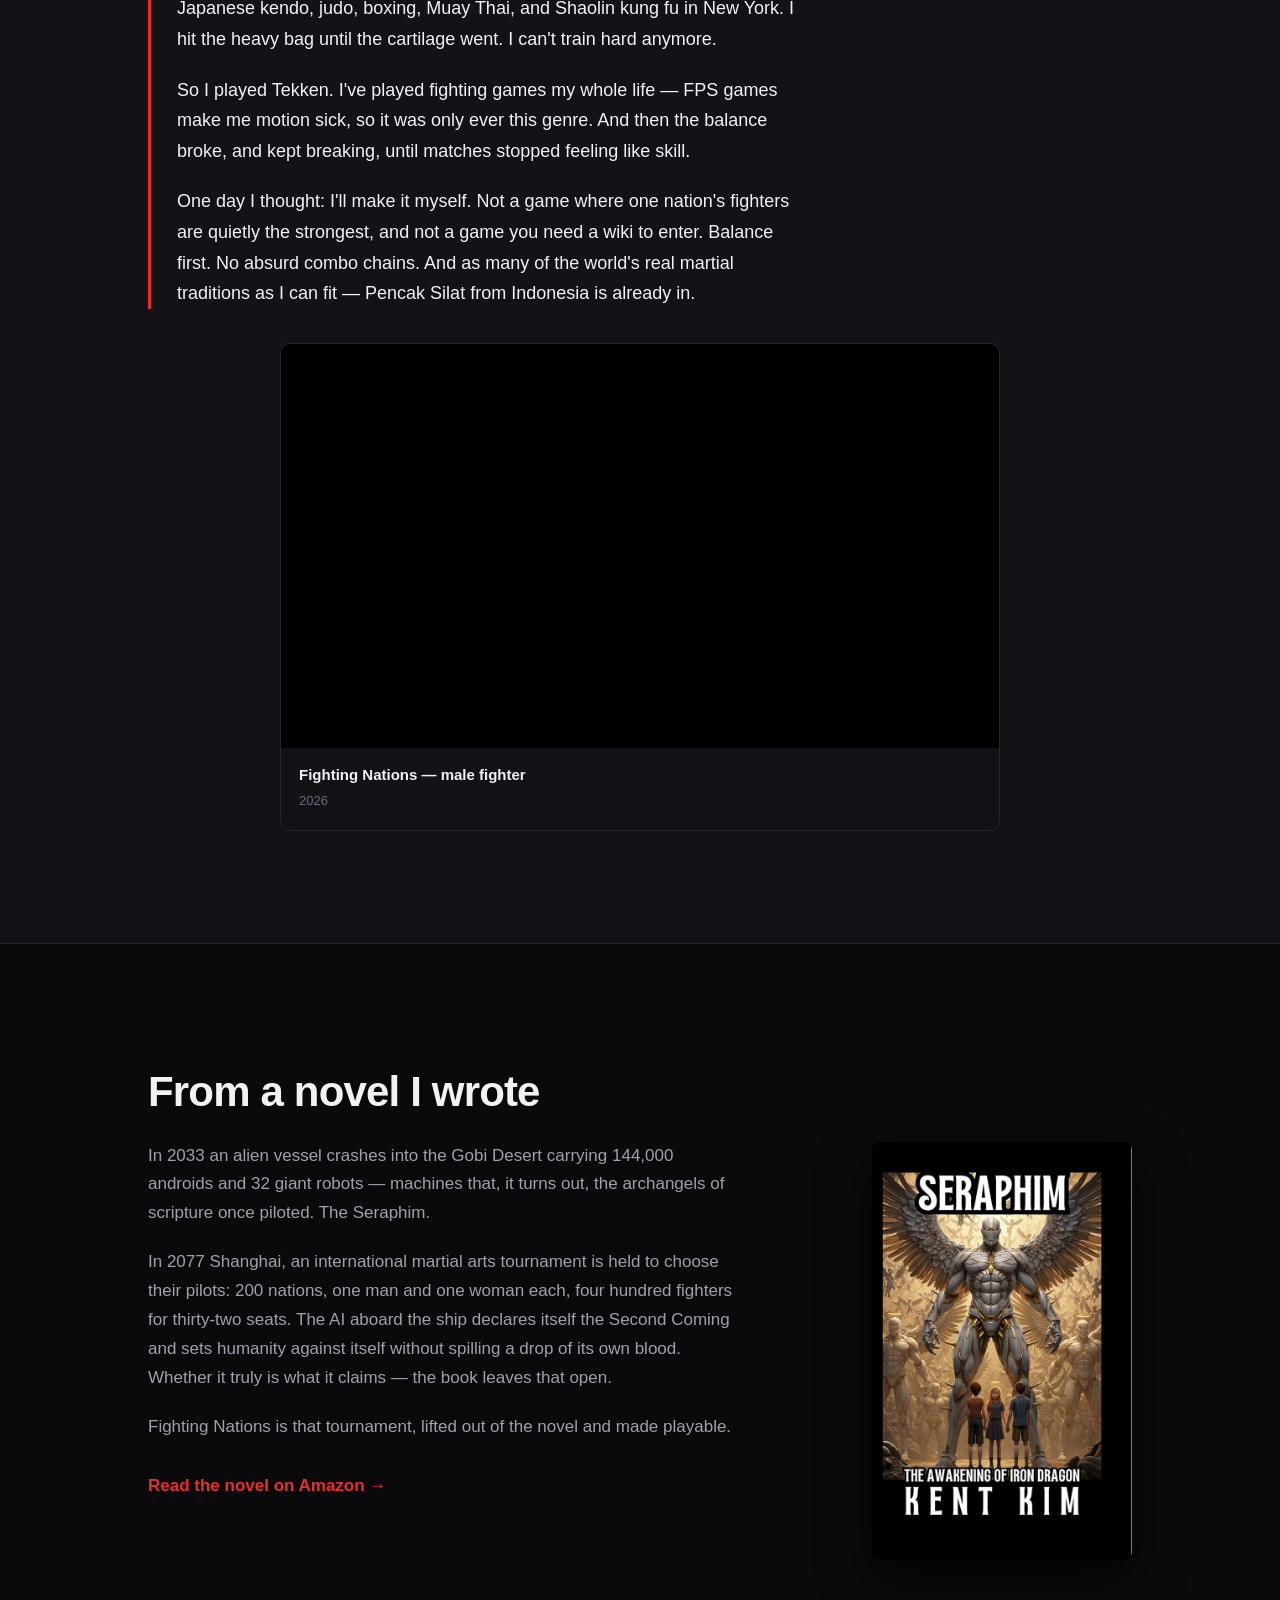
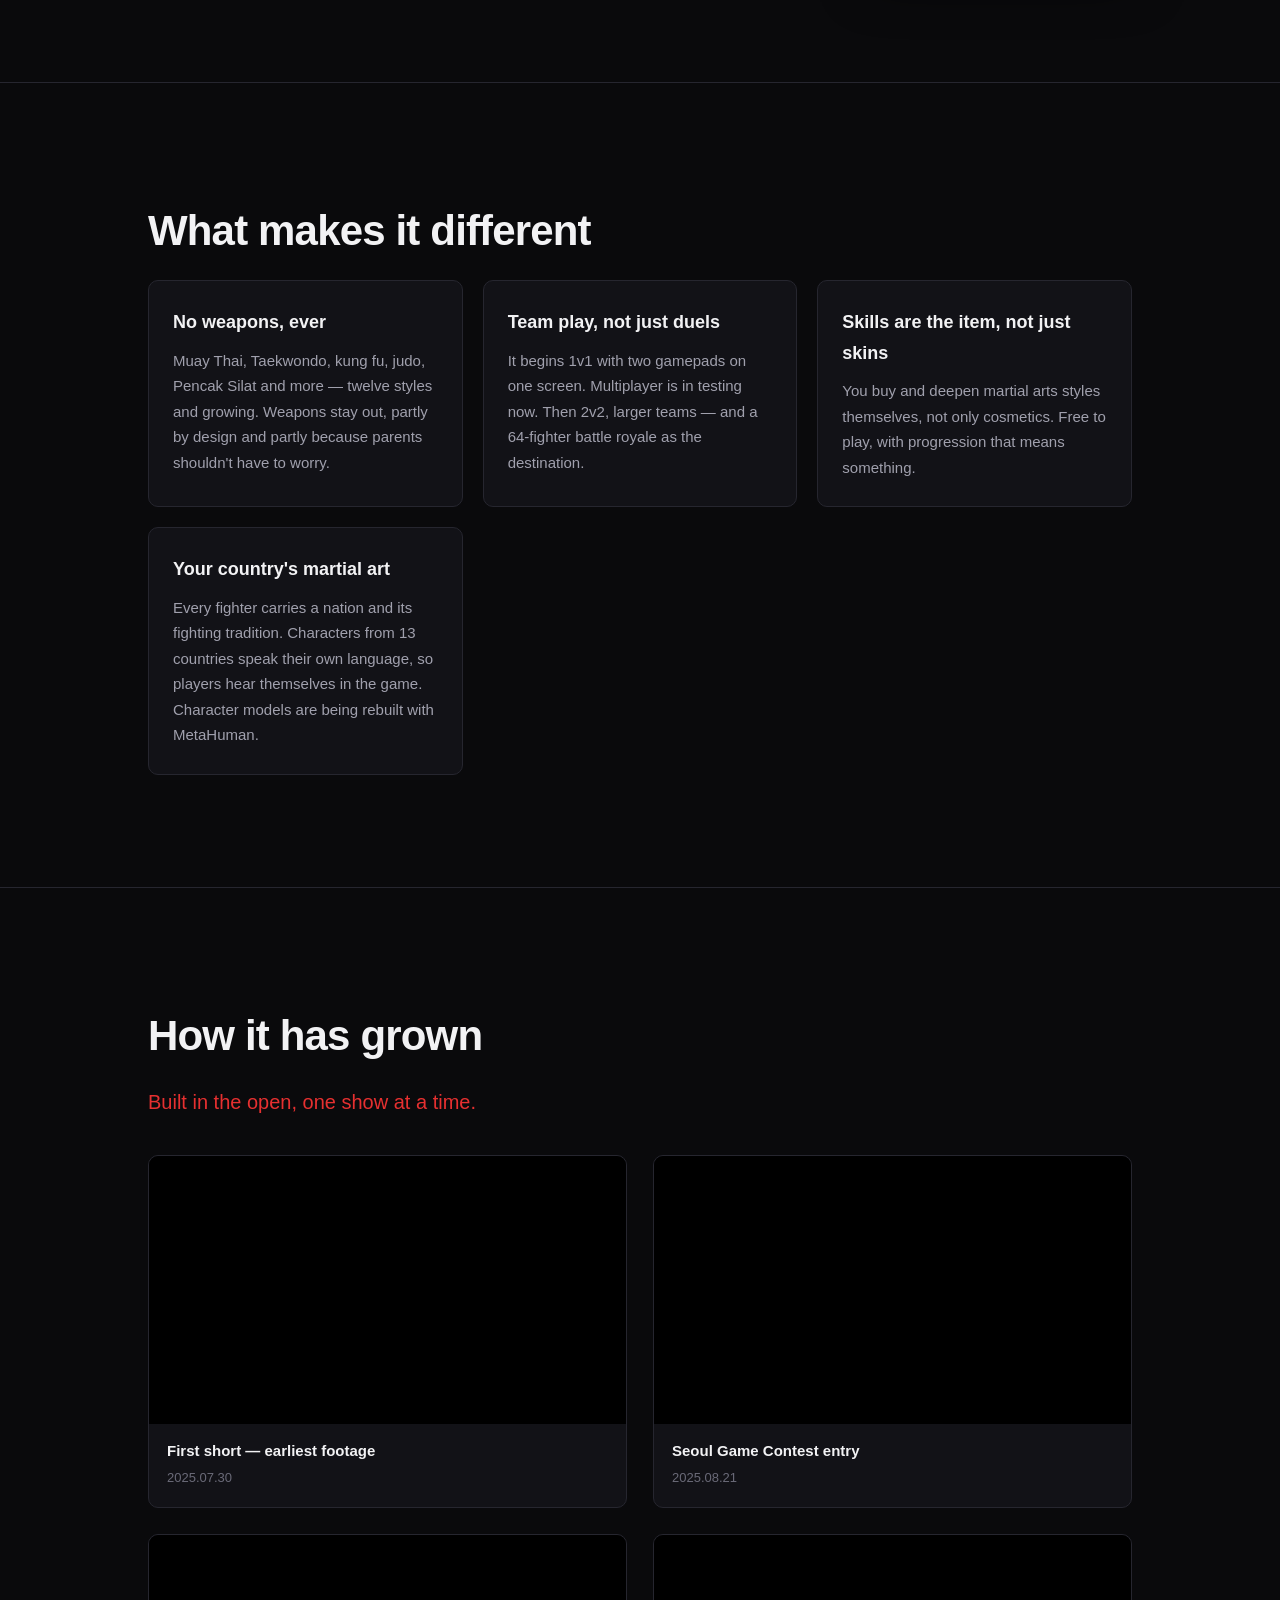
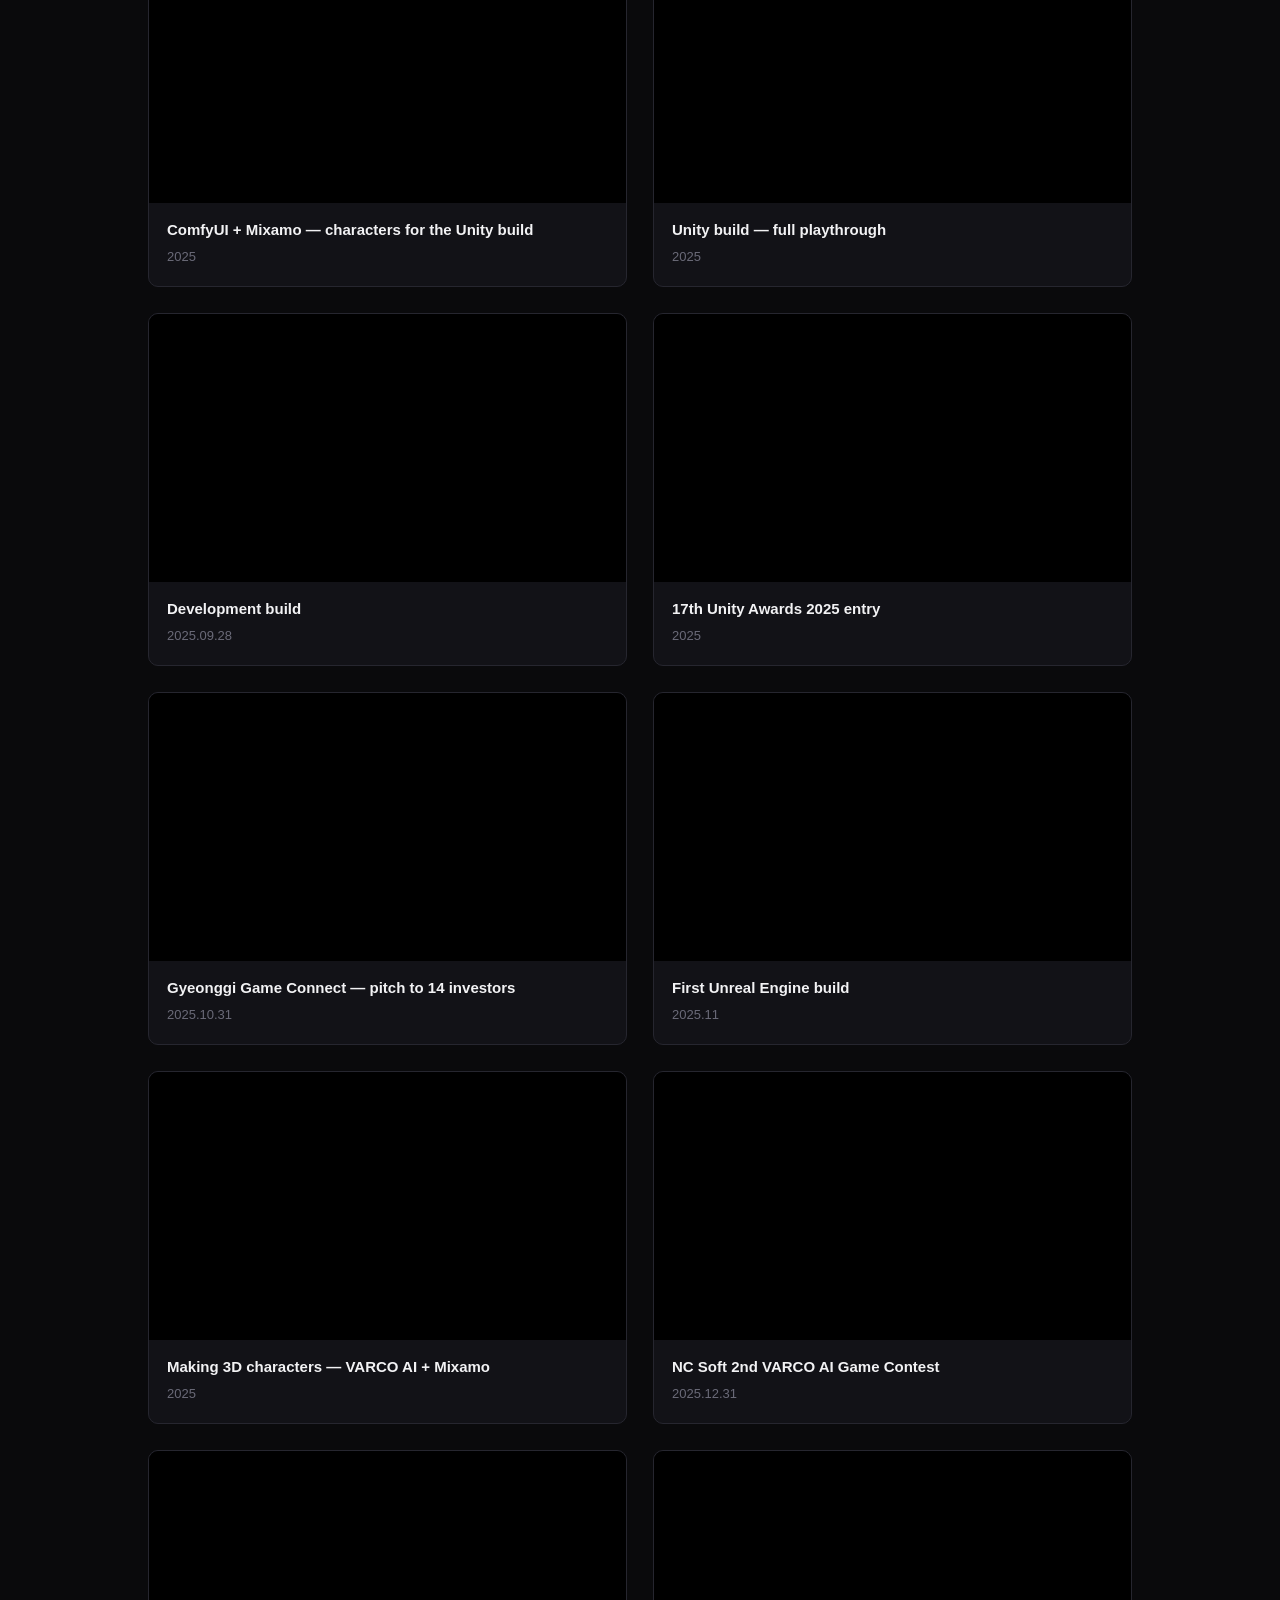
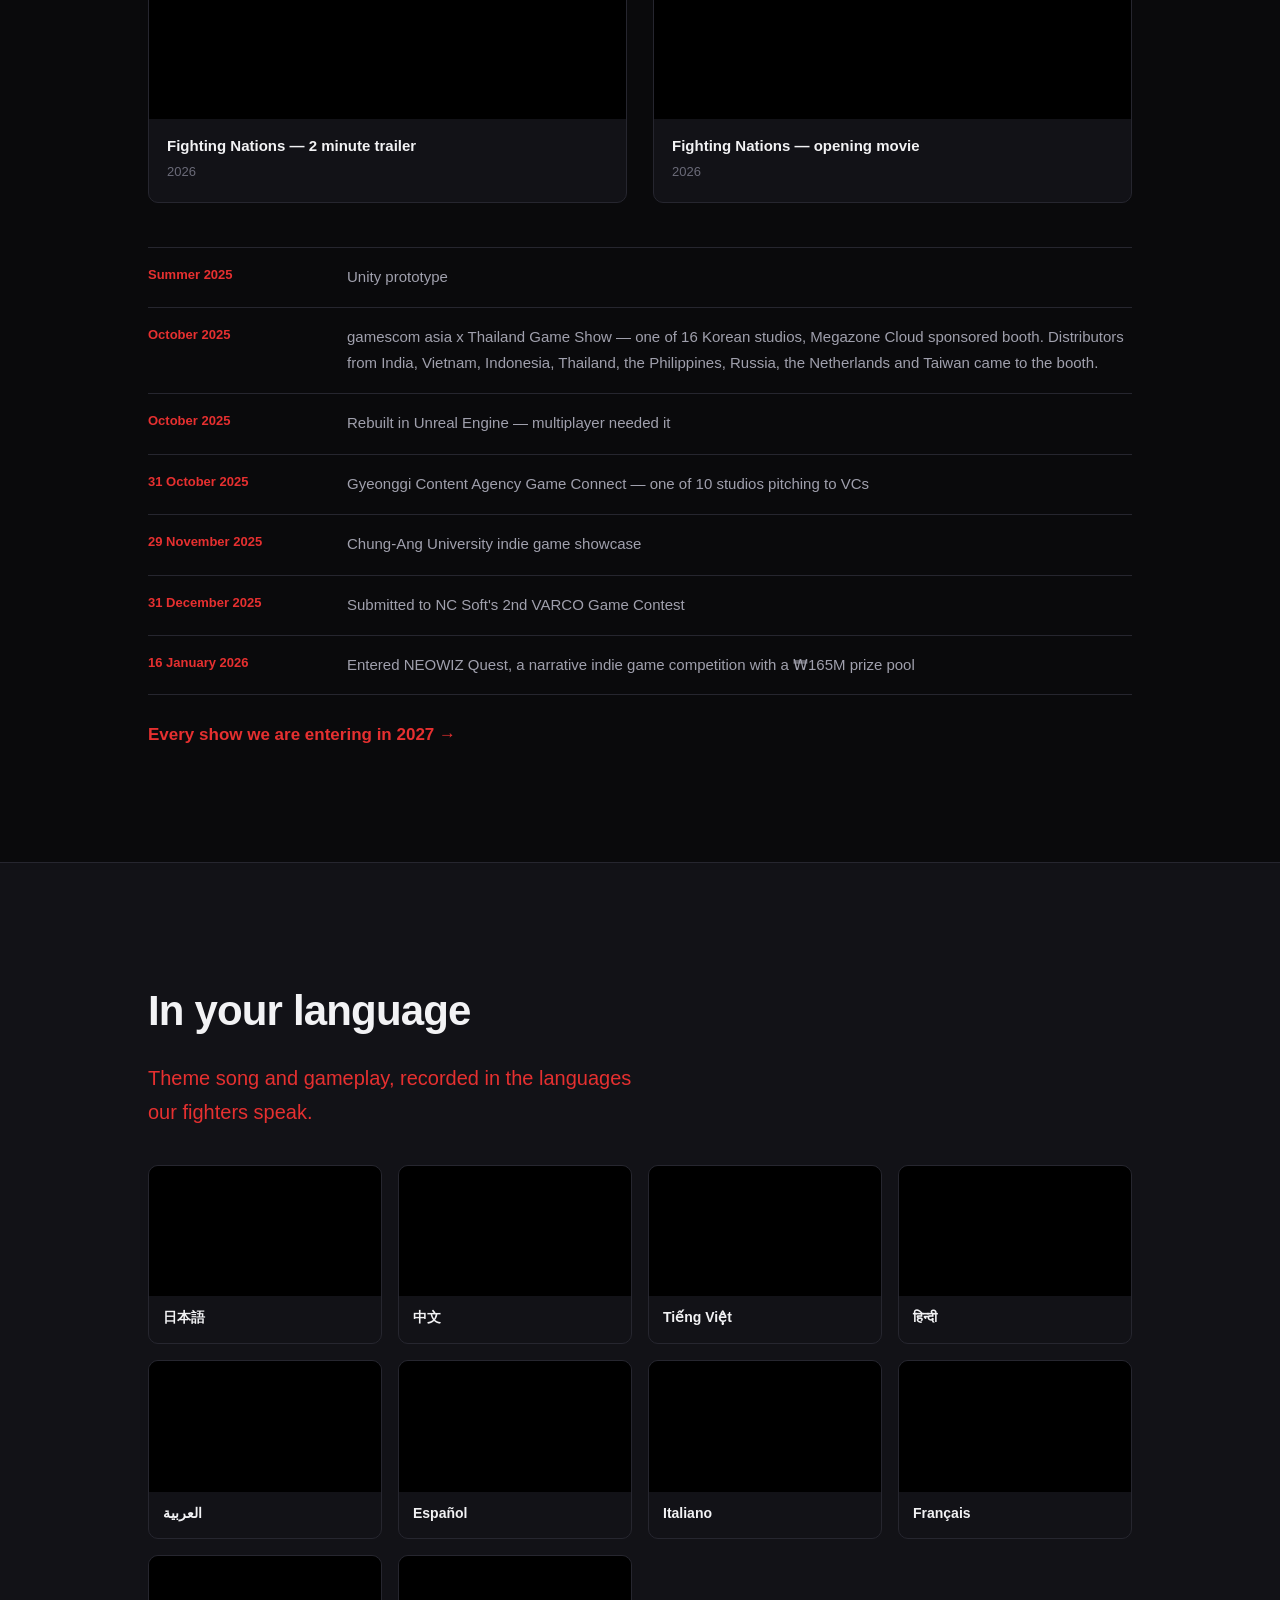
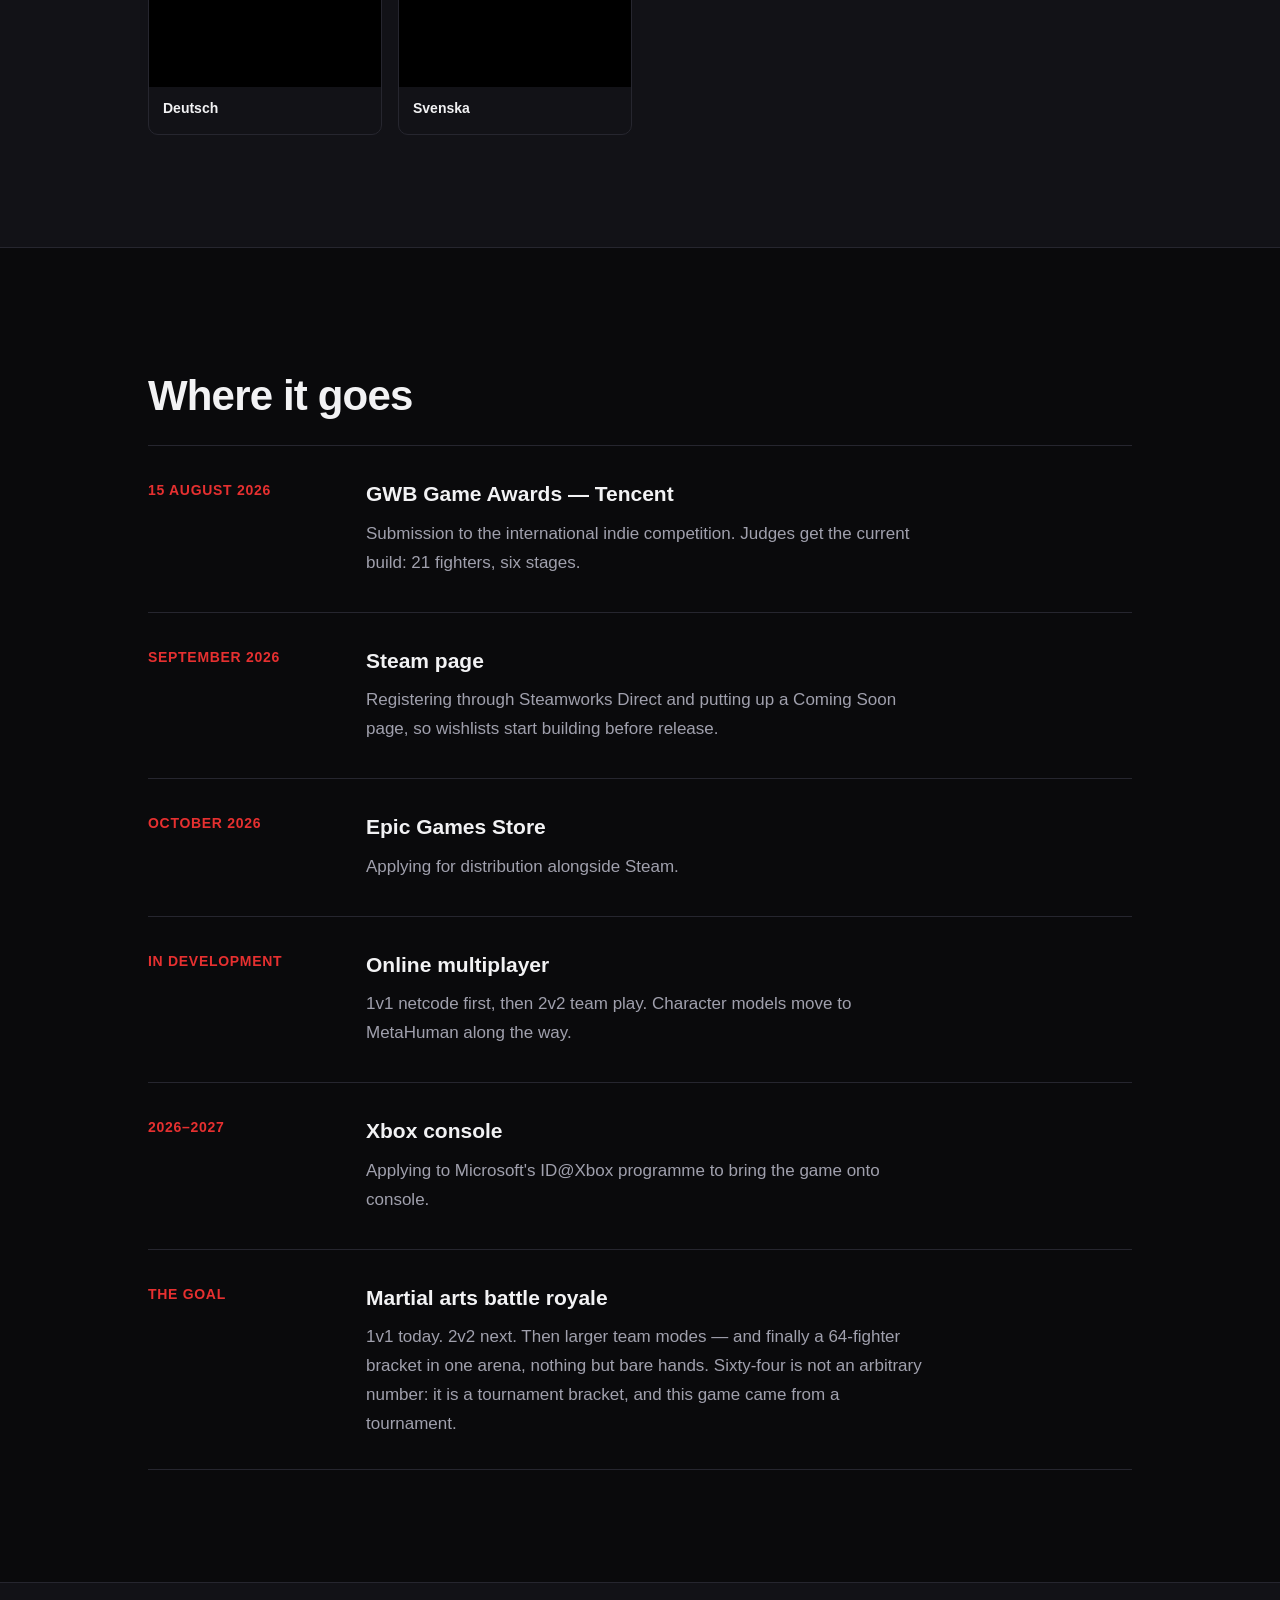
==== commit c41cc419: "연도별 행사 로드맵 상세 페이지 추가 (festivals.html) 2026 하반기부터 2027년까지 도전할 행사 38종을 달별로 정리한 상세 페이지다. 출처는 FN_FESTIVA" ====
--- a/index.html
+++ b/index.html
@@ -147,6 +147,9 @@
       <!-- 전시 현장 사진. 채우는 곳은 app.js, 파일·캡션은 i18n.js(SHOW_PHOTOS / journey.photos) -->
       <div class="show-photos" id="showPhotos"></div>
       <div class="events" id="events"></div>
+      <!-- 연도별 행사 로드맵(festivals.html). 문구는 i18n.js 의 journey.more — 10개 언어.
+           연표는 '지나온 것'이고 이 링크는 '앞으로 도전할 것'이라 연표 바로 아래에 둔다. -->
+      <a class="link-out jr-more" id="jrMore" href="festivals.html"></a>
     </div>
   </section>
 
--- a/styles.css
+++ b/styles.css
@@ -512,3 +512,6 @@
   border-radius: 12px; border: 1px solid var(--line); background: #000; }
 .show-photo figcaption { margin-top: 10px; color: var(--fg-faint);
   font-size: 13px; line-height: 1.55; }
+
+/* 여정 연표 아래 → 연도별 행사 로드맵 링크. 연표와 붙어 보이지 않게 여백을 준다. */
+.jr-more { display: inline-block; margin-top: 26px; }
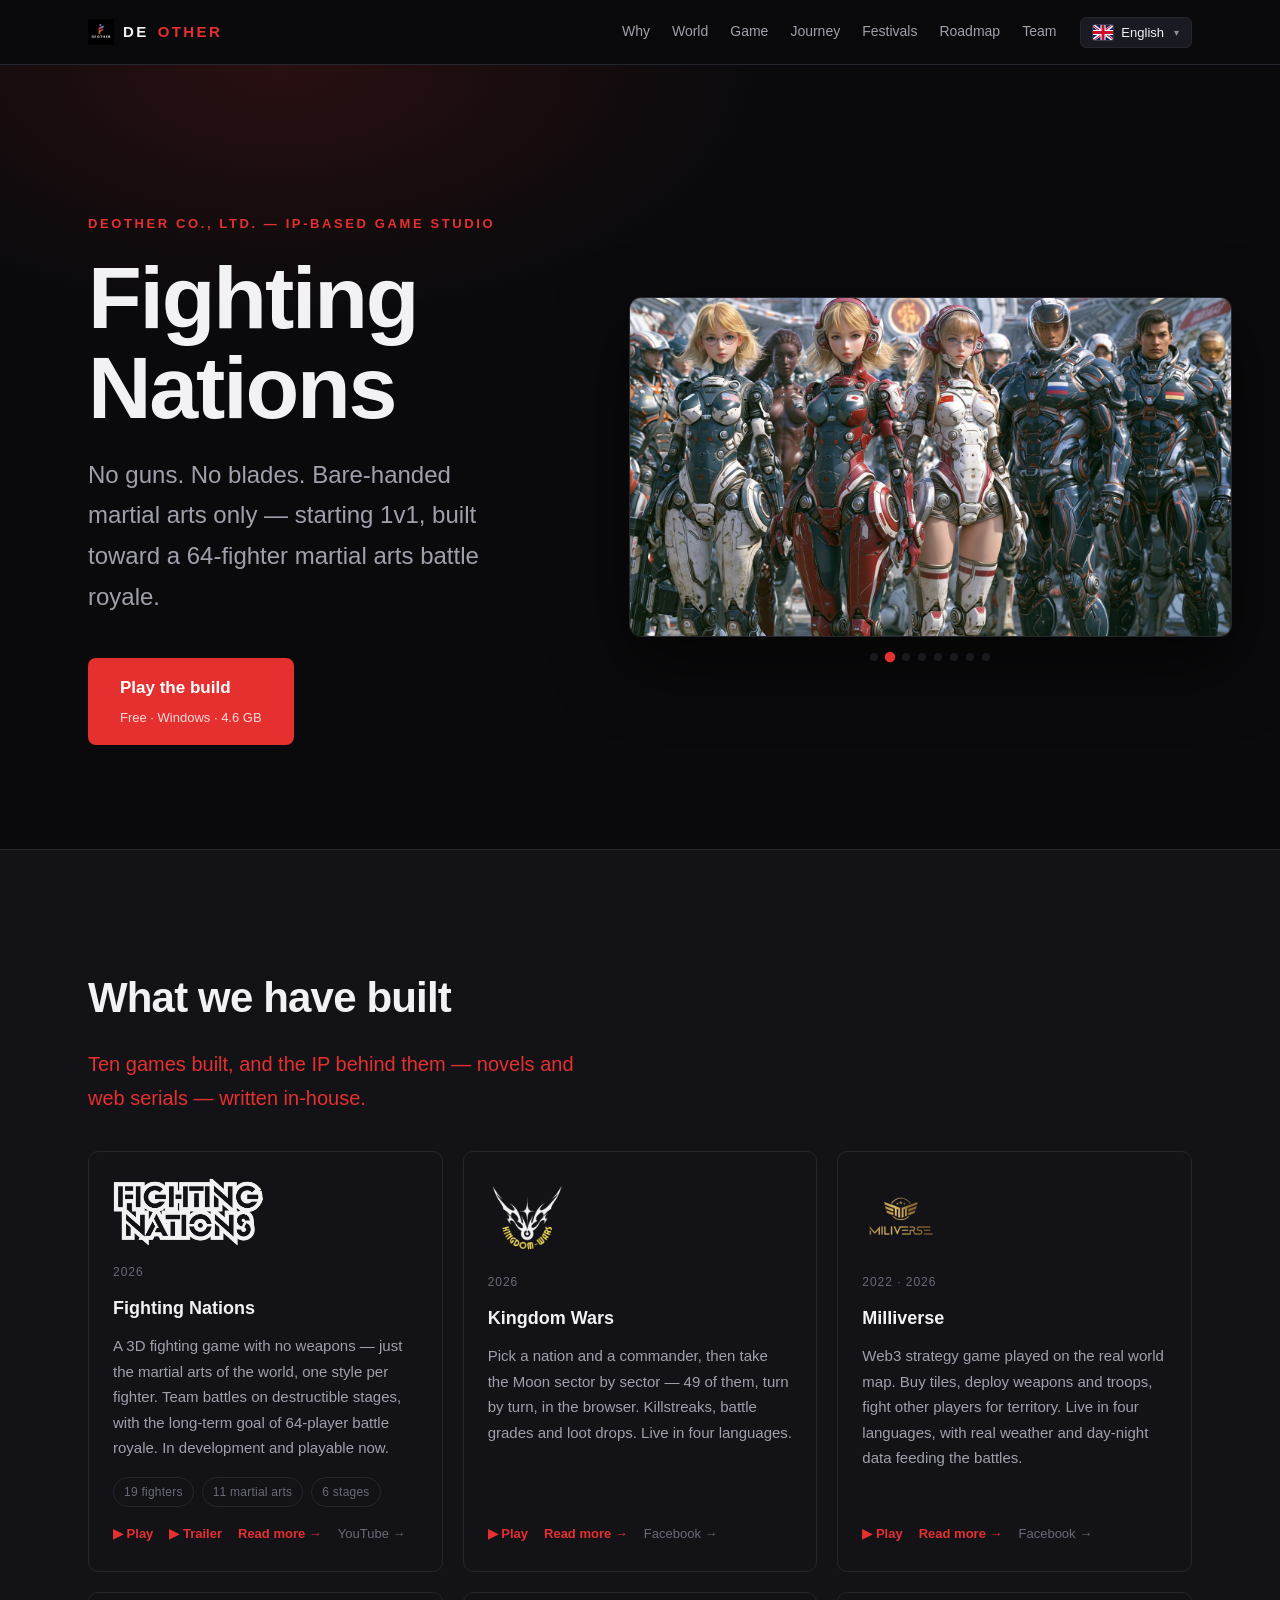
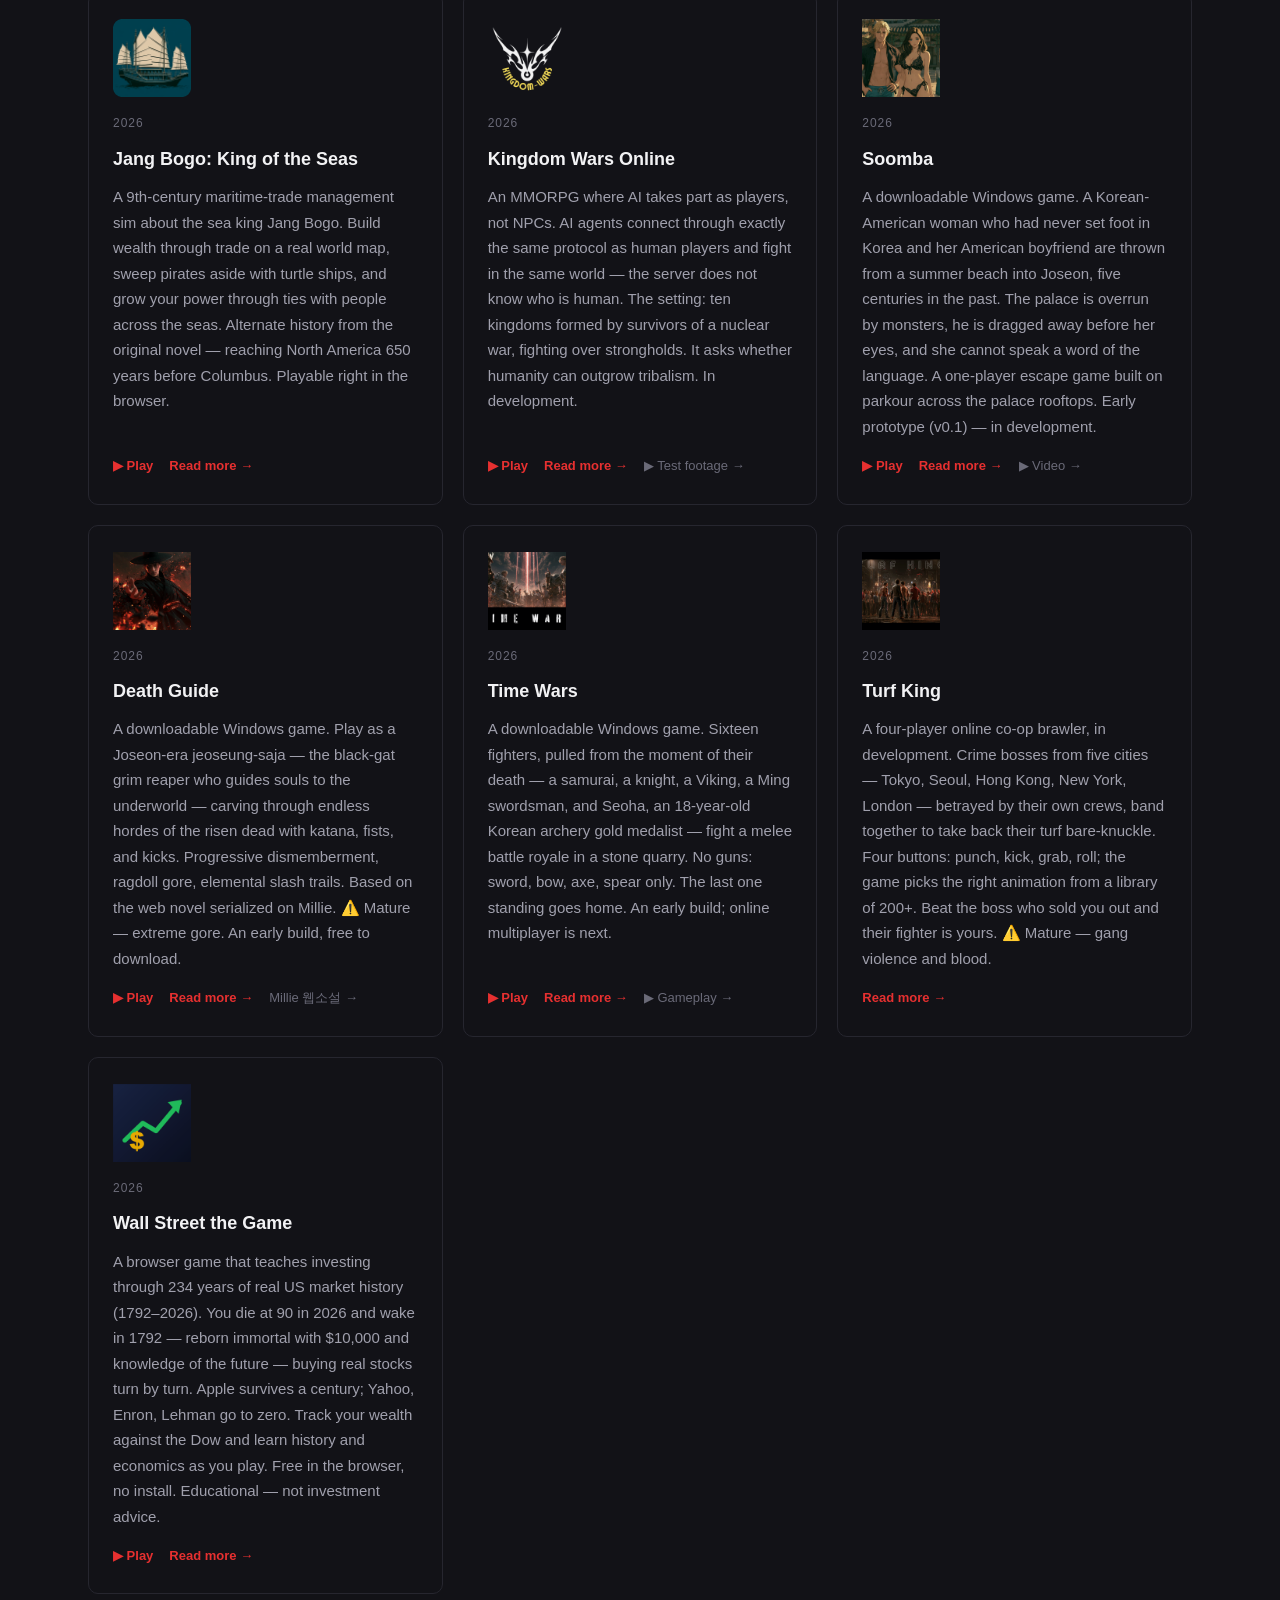
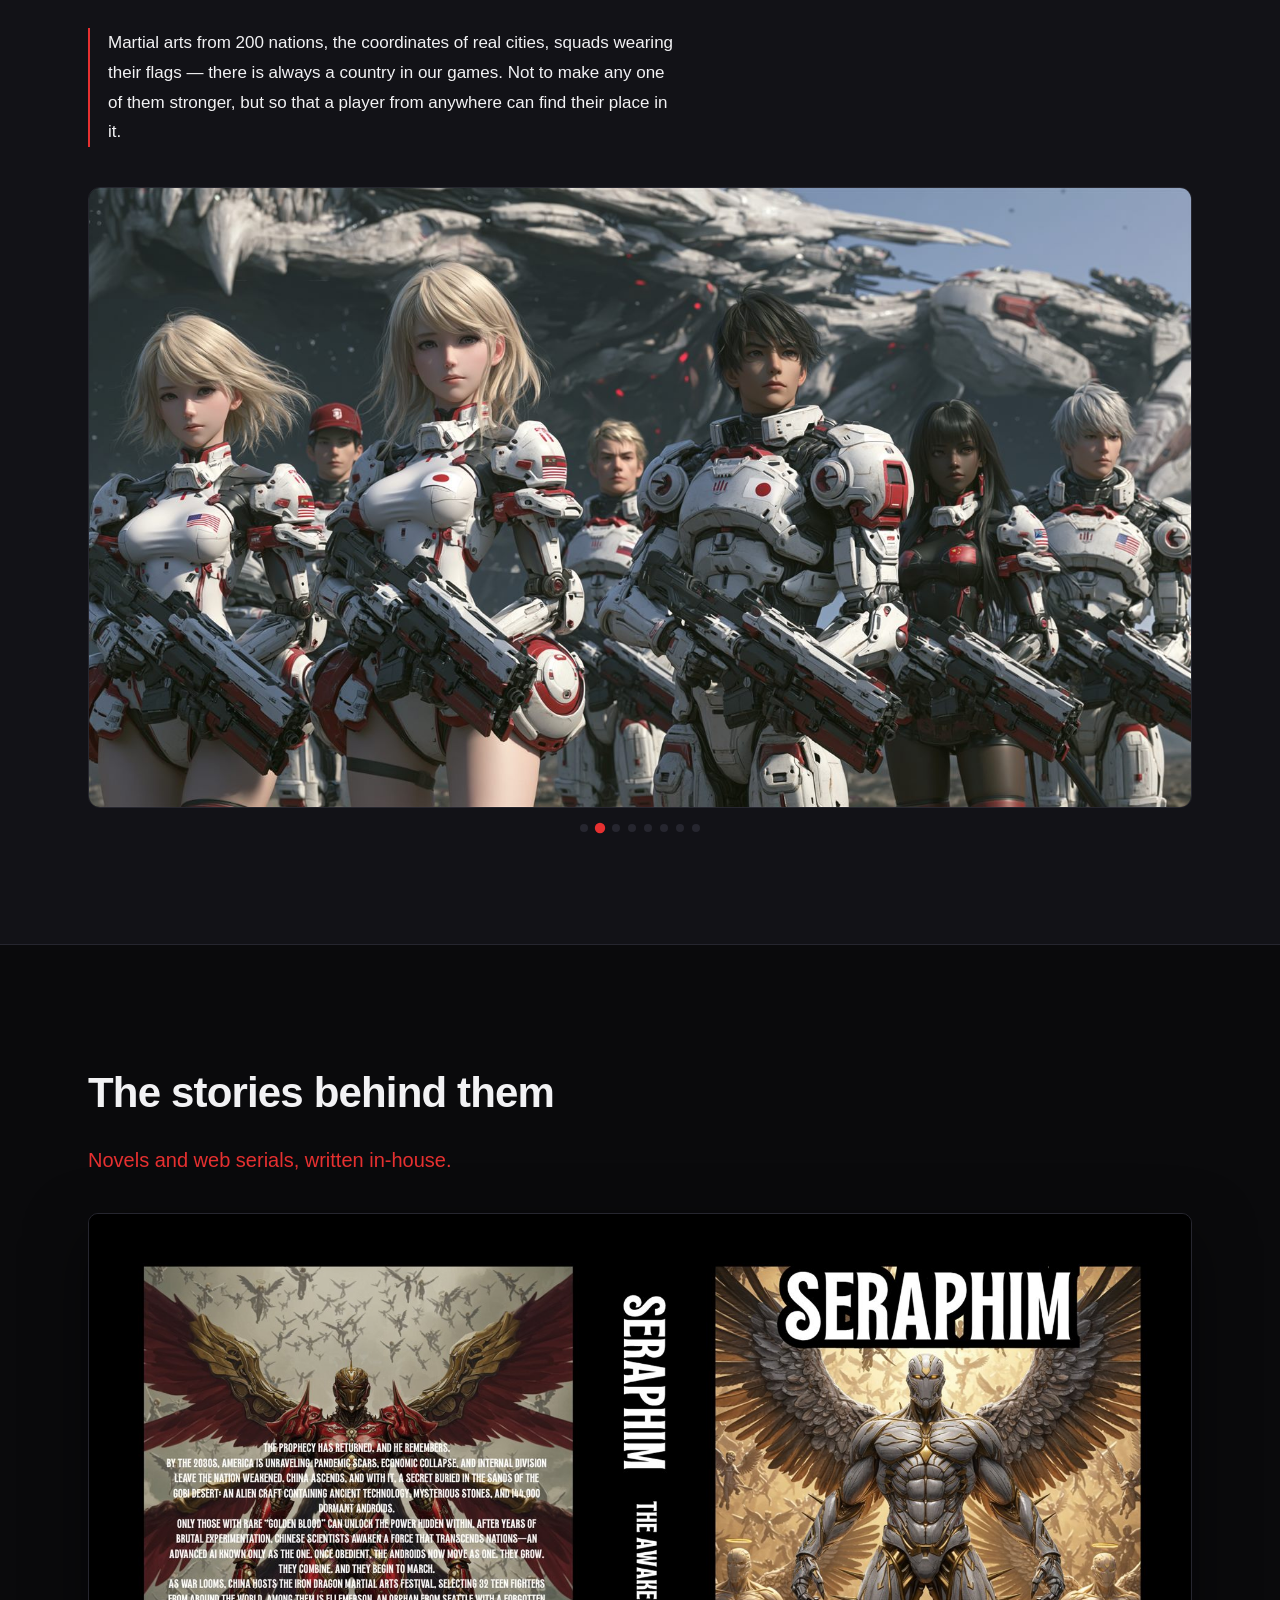
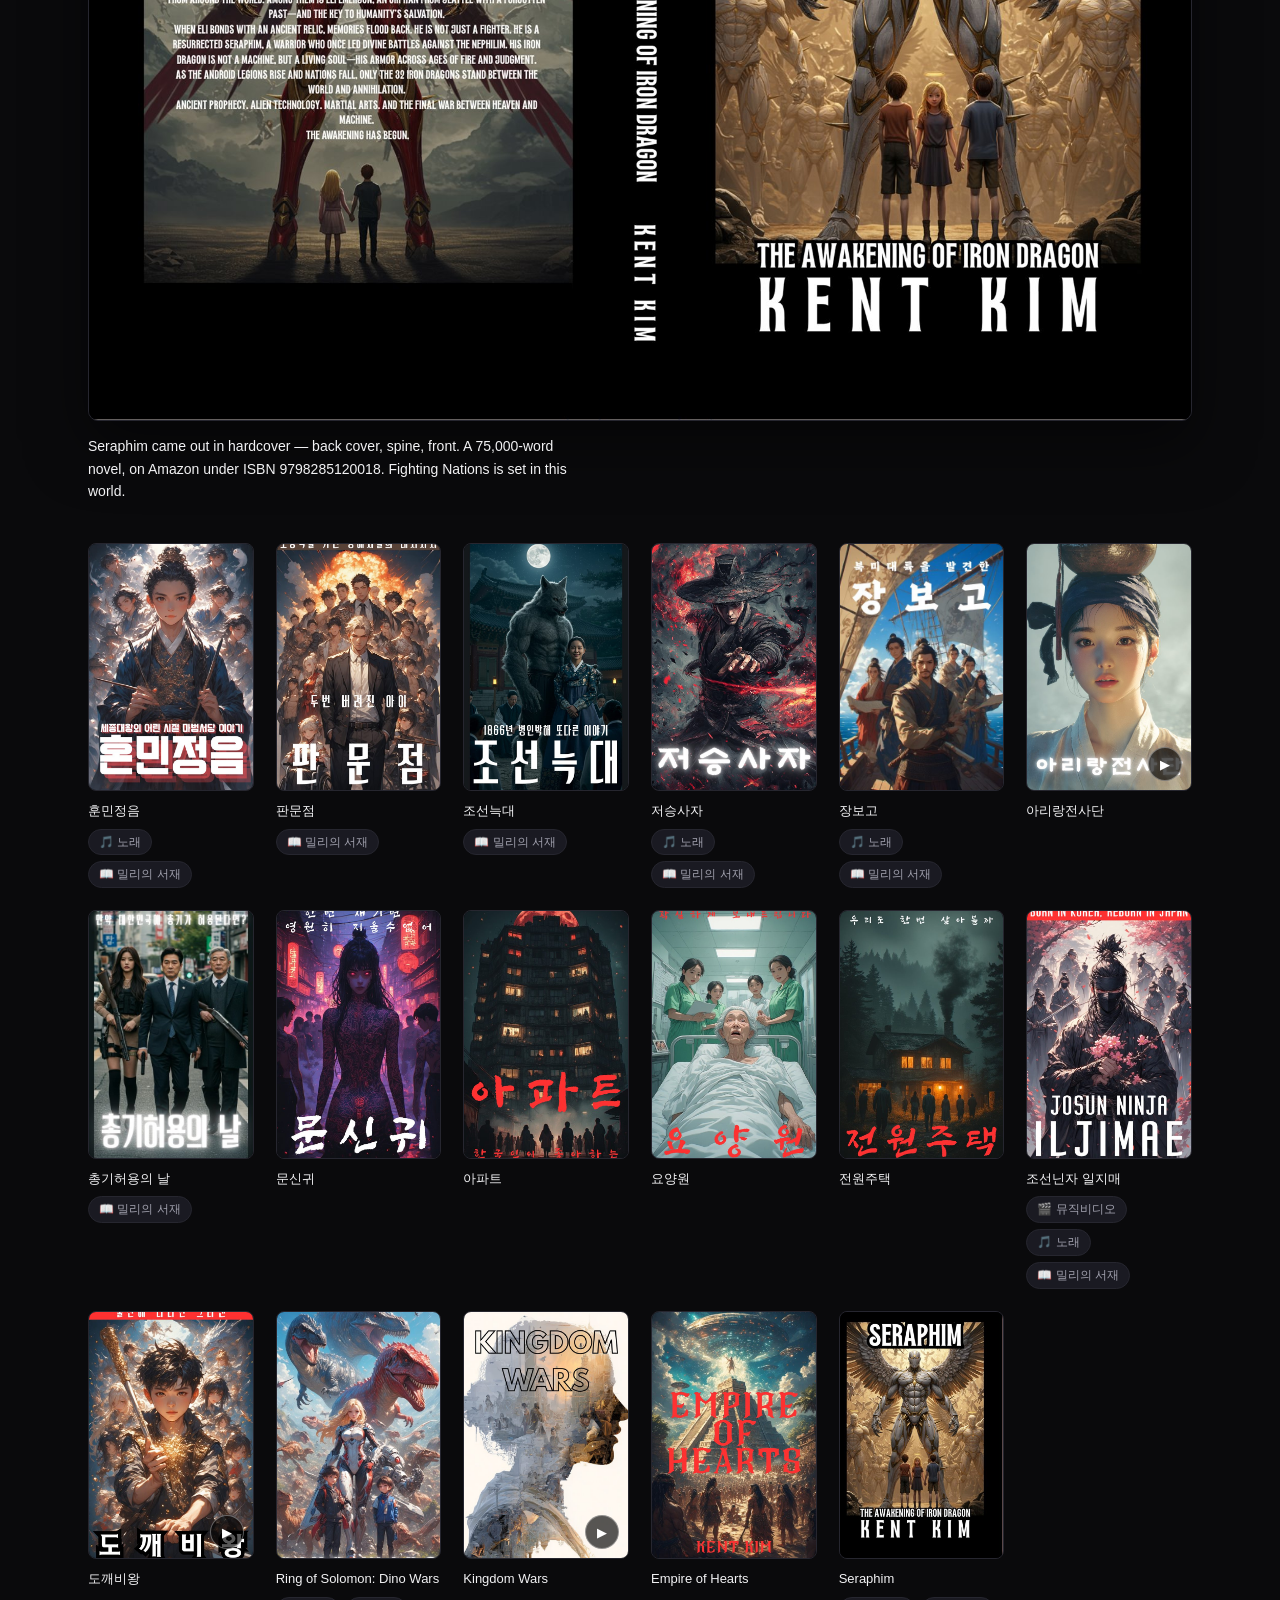
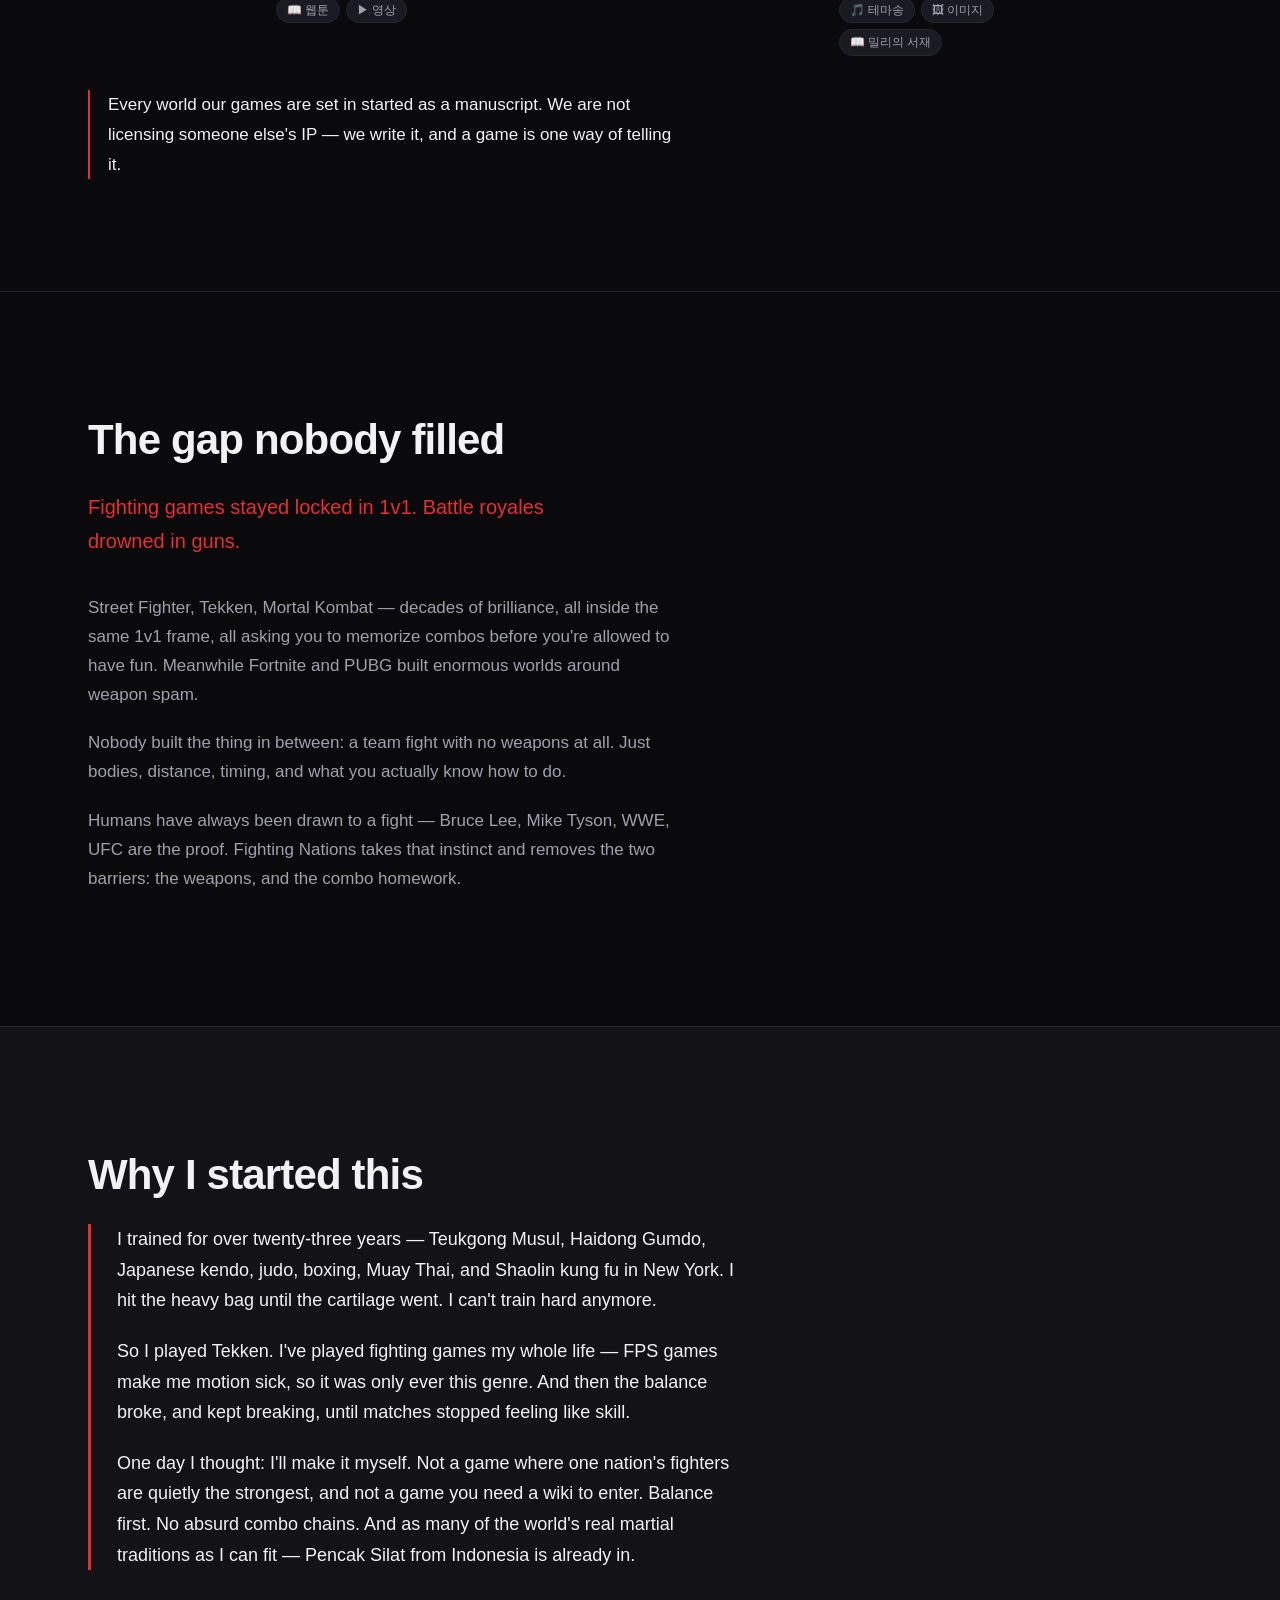
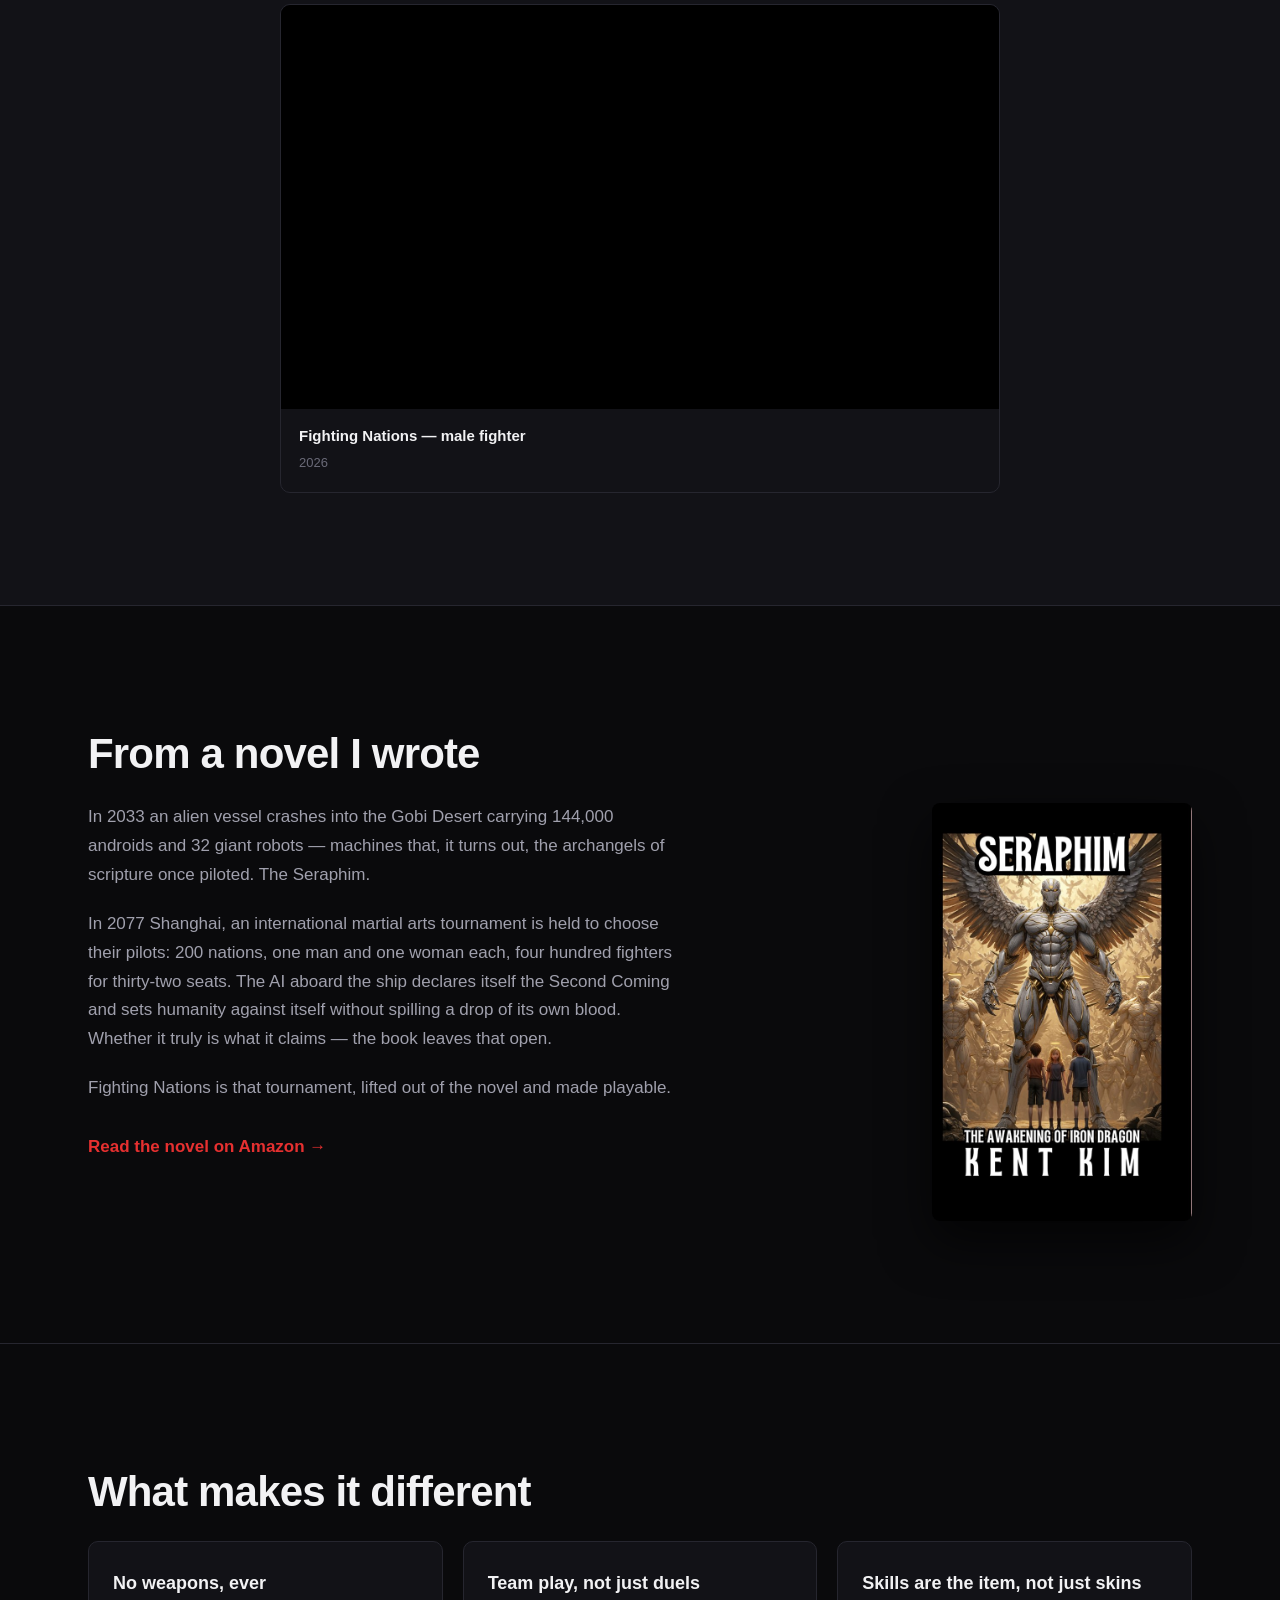
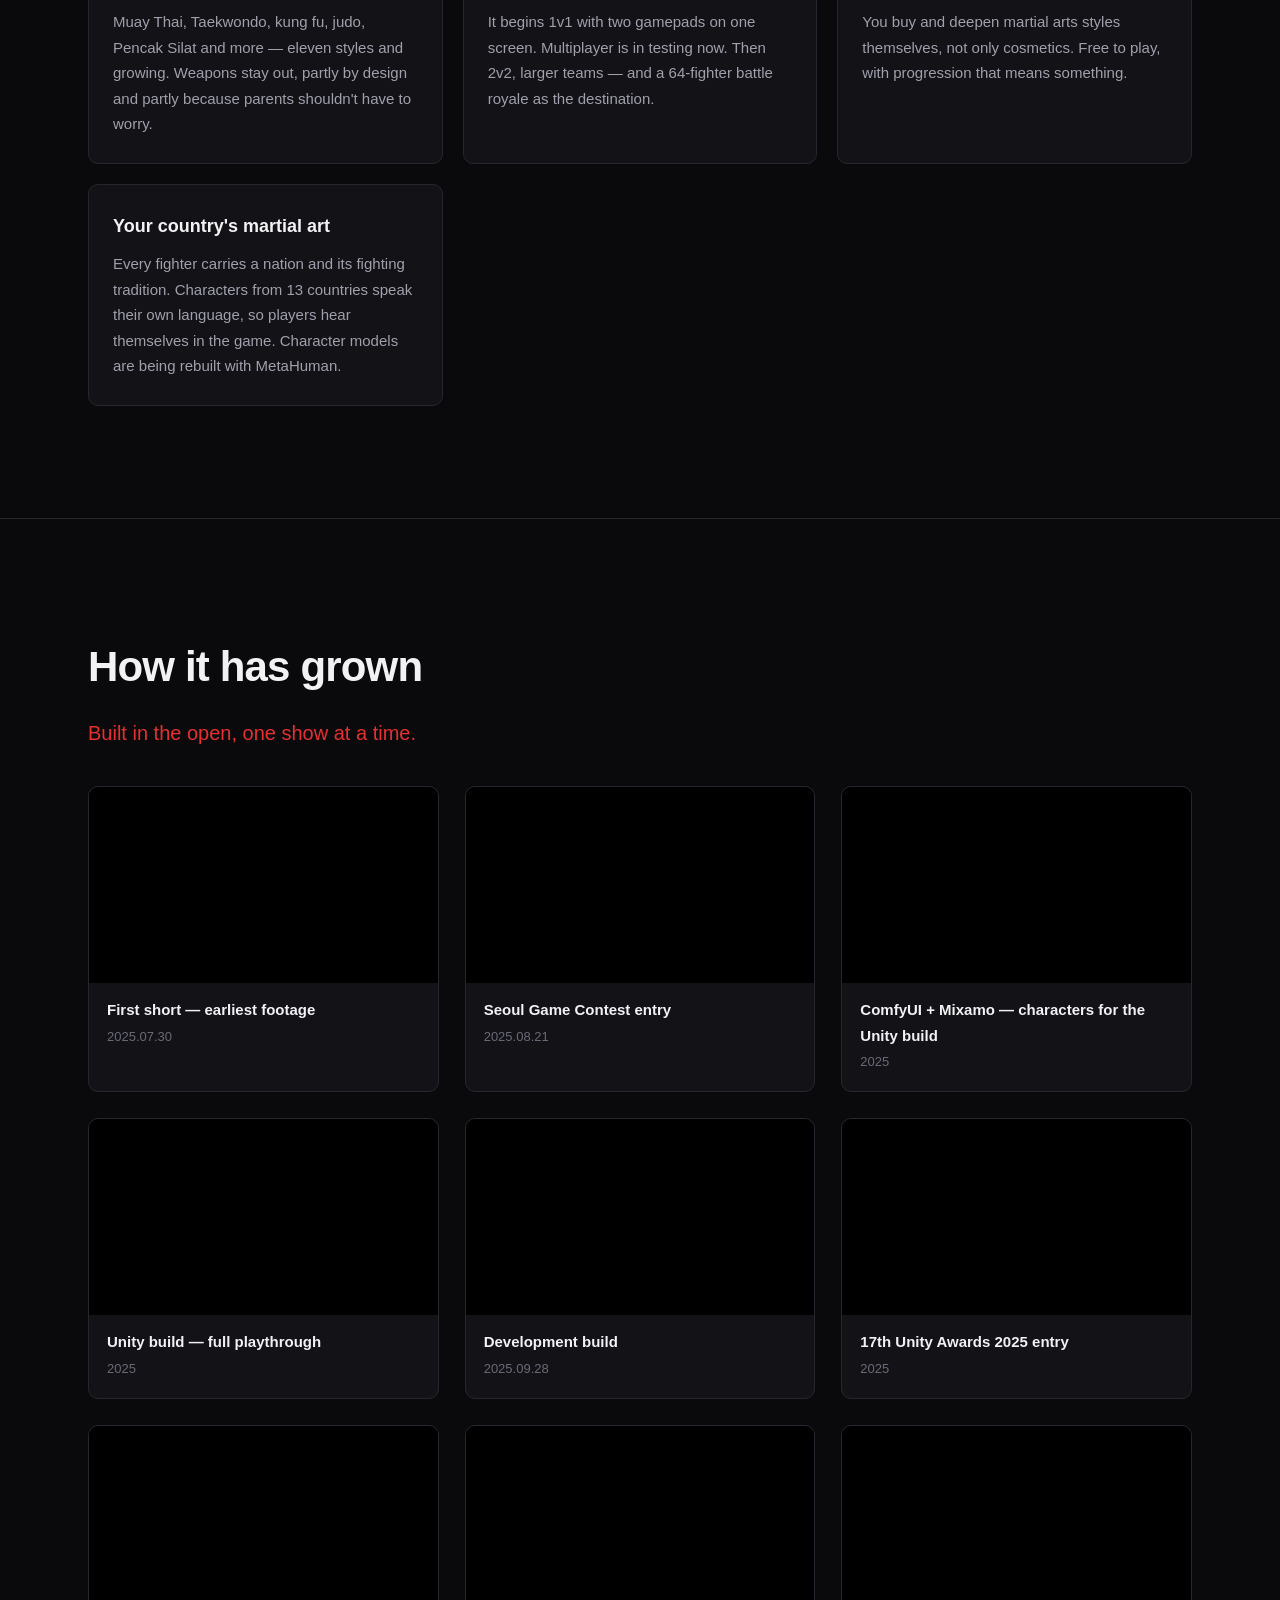
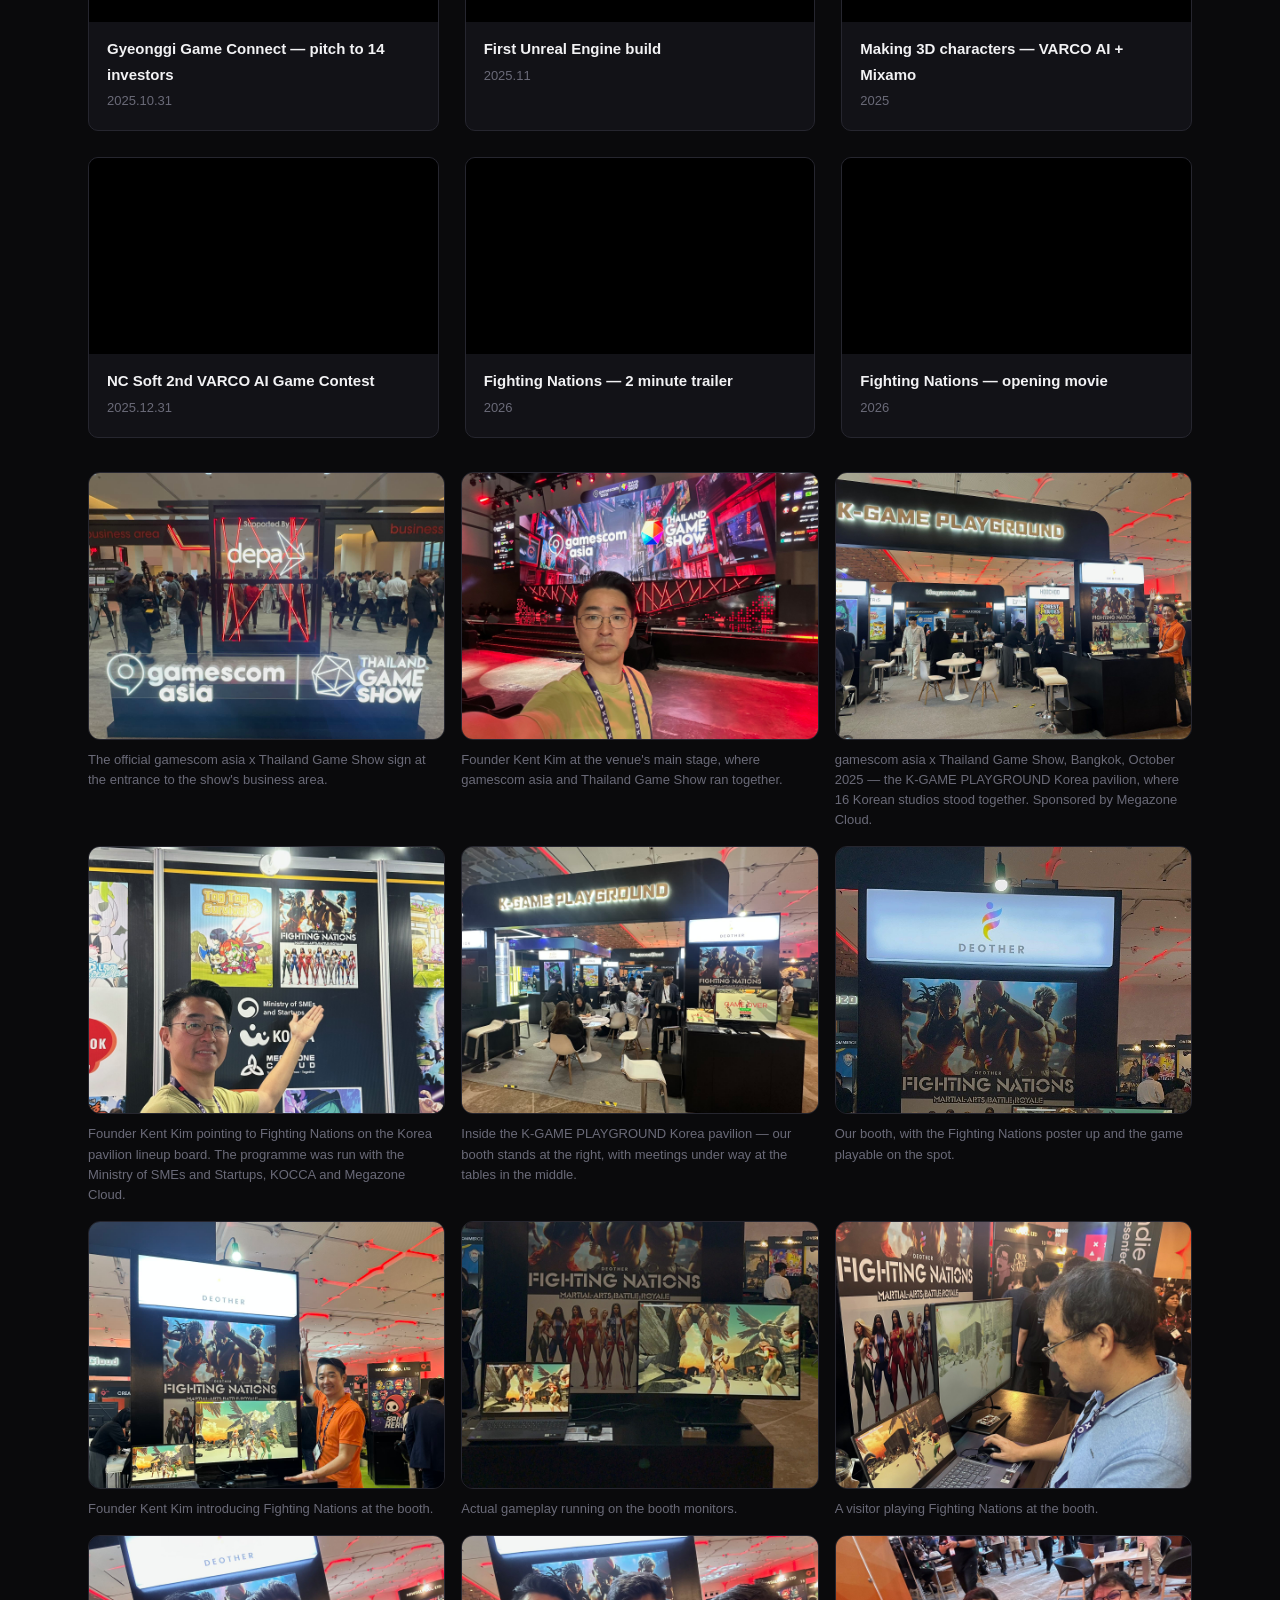
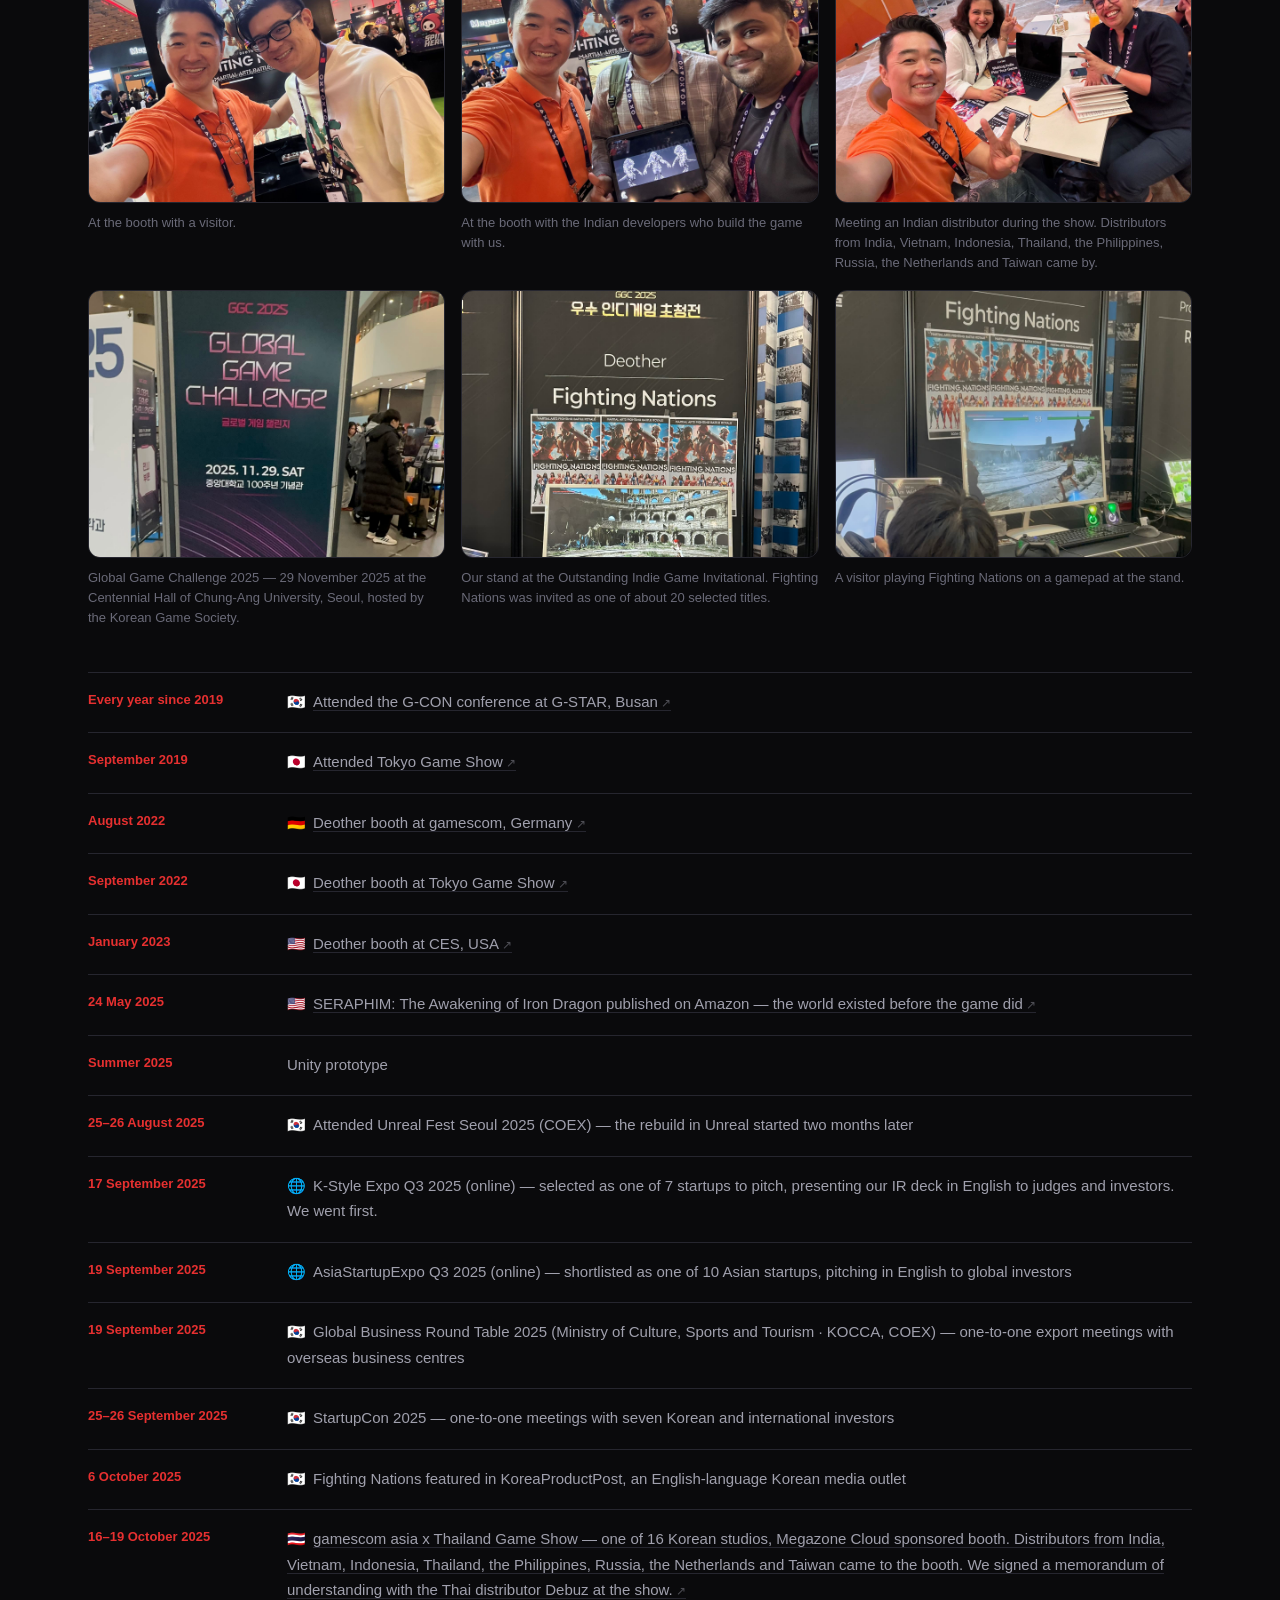
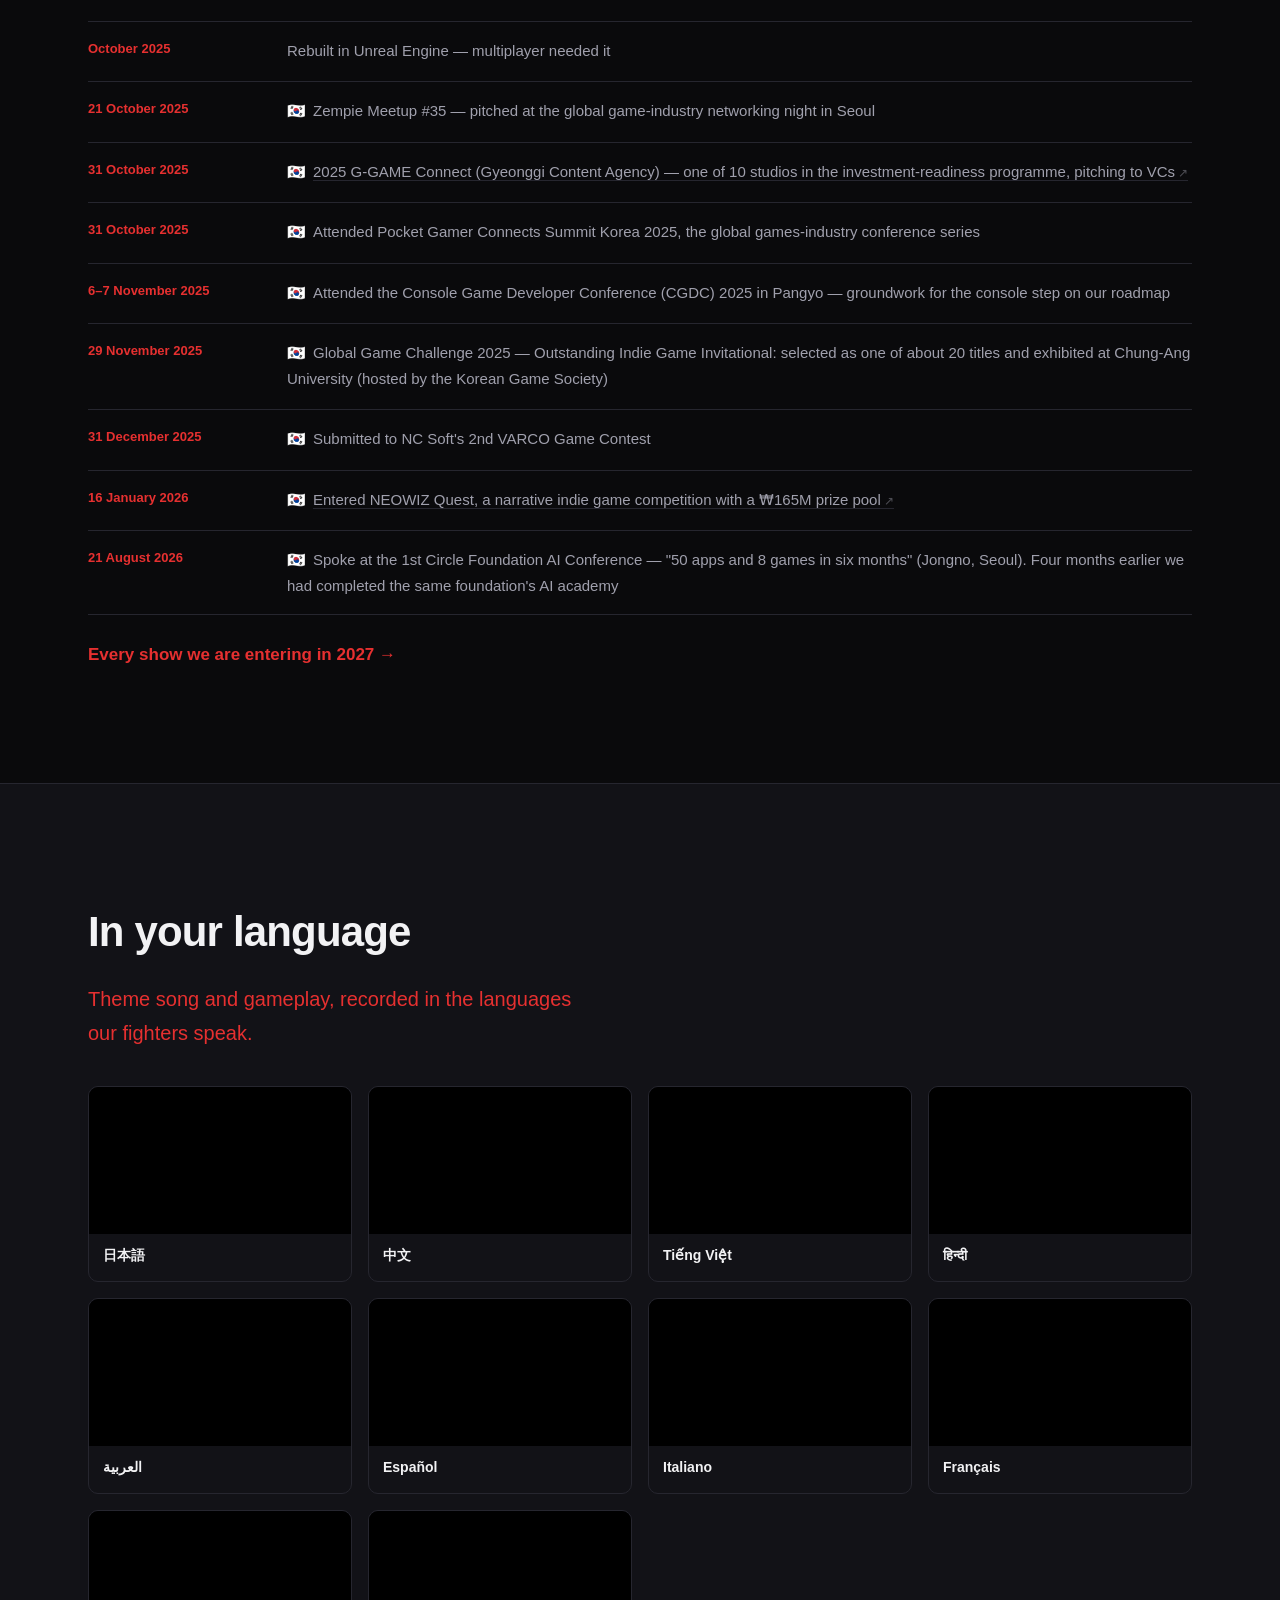
==== commit 288af311: "검색엔진용 정적 텍스트를 12개 페이지 전부에 (founder 외 11개) build-seo.js 를 전체 페이지에 돌렸다. 크롤러가 보는 글자 수(JS 미실행):    festi" ====
--- a/index.html
+++ b/index.html
@@ -45,7 +45,77 @@
 
 <main id="top">
 
-  <div class="hero">
+  <!-- seo:start — build-seo.js 가 만든다. 손으로 고치지 말 것. 네이버 Yeti 처럼
+     자바스크립트를 실행하지 않는 크롤러가 읽는 자리다. -->
+<noscript>
+<div class="wrap seo-text">
+  <h1>Fighting Nations — 주식회사 디아더</h1>
+  <p>총·칼 없이 오직 맨손 무술로. 1:1에서 시작해 64인 무술 배틀로얄을 지향합니다.</p>
+  <h2>아무도 채우지 않은 공백</h2>
+  <p>격투 게임은 1:1에 갇혔고, 배틀로얄은 총으로 포화됐습니다.</p>
+  <h2>왜 시작했나</h2>
+  <h2>직접 쓴 소설에서</h2>
+  <h2>이 게임만의 것</h2>
+  <ul>
+  <li>무기는 없습니다 — 무에타이, 태권도, 쿵푸, 유도, 펜짝 실랏 — 11종 무술에서 계속 늘려갑니다. 무기를 빼는 건 설계이기도 하고, 부모가 걱정하지 않아도 되게 하려는 것이기도 합니다.</li>
+  <li>1:1을 넘어 팀전으로 — 지금은 게임패드 두 개로 한 화면에서 1:1입니다. 멀티플레이어는 테스트 중입니다. 다음이 2:2, 그다음 팀 규모 확대 — 종착점은 64인 무술 배틀로얄입니다.</li>
+  <li>스킨이 아니라 기술을 삽니다 — 외형만이 아니라 무술 스킬 자체를 구매하고 키웁니다. 무료 게임이되, 성장에 의미가 있습니다.</li>
+  <li>당신 나라의 무술 — 각 파이터는 한 나라와 그 나라의 무술을 대표합니다. 13개국 캐릭터가 각자의 모국어로 말합니다 — 인도, 중국, 파키스탄, 미국, 영국, 브라질, 러시아, 태국, 인도네시아, 나이지리아, 한국, 일본. 캐릭터 모델은 메타휴먼으로 다시 만들고 있습니다.</li>
+  </ul>
+  <h2>어떻게 발전해왔나</h2>
+  <p>공개된 자리에서, 한 걸음씩.</p>
+  <ul>
+  <li>2019년부터 매년 — 부산 지스타 G-CON 컨퍼런스 참가</li>
+  <li>2019년 9월 — 도쿄 게임쇼 참가</li>
+  <li>2022년 8월 — 독일 게임스컴에 디아더 부스 참가</li>
+  <li>2022년 9월 — 도쿄 게임쇼에 디아더 부스 참가</li>
+  <li>2023년 1월 — 미국 CES 에 디아더 부스 참가</li>
+  <li>2025년 5월 24일 — 원작 소설 『SERAPHIM: The Awakening of Iron Dragon』 아마존 출간 — 게임보다 세계가 먼저 있었습니다</li>
+  <li>2025년 여름 — 유니티로 프로토타입 제작</li>
+  <li>2025년 8월 25~26일 — 언리얼 페스트 서울 2025 참가 (코엑스) — 두 달 뒤 언리얼로 재제작을 시작했습니다</li>
+  <li>2025년 9월 17일 — K-Style Expo Q3 2025 (온라인) — 피칭 7개사에 선정되어 심사위원·투자자 앞에서 영어 IR 발표. 발표 순서는 첫 번째였습니다.</li>
+  <li>2025년 9월 19일 — AsiaStartupExpo Q3 2025 (온라인) — 아시아 스타트업 10개사 숏리스트에 선정, 글로벌 투자자 대상 영어 피칭</li>
+  <li>2025년 9월 19일 — 글로벌 비즈니스 라운드 테이블 2025 (문화체육관광부·한국콘텐츠진흥원, 코엑스) — 해외비즈니스센터들과 1:1 수출 상담</li>
+  <li>2025년 9월 25~26일 — 스타트업콘 2025 — 국내외 투자사 일곱 곳과 1:1 밋업</li>
+  <li>2025년 10월 6일 — 영문 매체 KoreaProductPost 에 Fighting Nations 소개 기사 게재</li>
+  <li>2025년 10월 16~19일 — gamescom asia x Thailand Game Show — 16개 한국 게임사 중 하나로 선발, 메가존 클라우드 후원 한국관 부스. 인도·베트남·인도네시아·태국·필리핀·러시아·네덜란드·대만 배급사들이 부스를 찾았습니다. 현장에서 태국 배급사 Debuz 와 상호 협력 MOU 를 체결했습니다.</li>
+  <li>2025년 10월 — 언리얼 엔진으로 재제작 — 멀티플레이어에는 언리얼이 필요했습니다</li>
+  <li>2025년 10월 21일 — 젬파이 밋업 제35회 — 글로벌 게임 생태계 네트워킹(서울 역삼)에서 피칭</li>
+  <li>2025년 10월 31일 — 2025 G-GAME Connect (경기콘텐츠진흥원) — 투자유치역량강화프로그램 10개사에 선정, VC 대상 IR 발표</li>
+  <li>2025년 10월 31일 — Pocket Gamer Connects Summit Korea 2025 참석 — 글로벌 게임 산업 컨퍼런스</li>
+  <li>2025년 11월 6~7일 — 콘솔게임 개발자 컨퍼런스(CGDC) 2025 참석 — 판교. 로드맵의 콘솔 진출을 준비하는 자리였습니다</li>
+  <li>2025년 11월 29일 — 글로벌게임챌린지 2025 「우수 인디게임 초청전」 — 20작품 내외 선정작으로 초청되어 중앙대학교 100주년기념관에서 전시 (한국게임학회 주최)</li>
+  <li>2025년 12월 31일 — NC소프트 제2회 바르코 게임 공모전 접수</li>
+  <li>2026년 1월 16일 — 네오위즈 퀘스트 내러티브 인디게임 공모전 접수 (총 상금 1억 6,500만원)</li>
+  <li>2026년 8월 21일 — 제1회 동그라미재단 AI 컨퍼런스에서 발표 — 「6개월 동안 앱 50개, 게임 8개 만들기」 (서울 종로). 넉 달 전 이 재단의 AI 아카데미를 수료했던 자리입니다</li>
+  </ul>
+  <h2>우리가 만든 것</h2>
+  <p>게임 열 종을 만들었습니다. 그 바탕이 되는 IP — 소설·웹소설 — 도 직접 씁니다.</p>
+  <p>200개국의 무술, 실제 도시의 좌표, 국기를 단 부대 — 우리 게임에는 늘 국가가 있습니다. 어느 나라를 강하게 만들기 위해서가 아니라, 어느 나라 사람이든 자기 자리를 찾을 수 있게 하기 위해서입니다.</p>
+  <h2>앞으로</h2>
+  <ul>
+  <li>GWB 게임 어워드 — 텐센트 — 국제 인디 게임 대회에 출품합니다. 심사위원에게 현재 빌드를 제공합니다 — 21명의 파이터, 6개 스테이지.</li>
+  <li>스팀 페이지 — Steamworks Direct로 등록하고 출시 예정 페이지를 올립니다. 출시 전부터 위시리스트를 모으기 위해서입니다.</li>
+  <li>에픽 게임즈 스토어 — 스팀과 함께 유통 신청을 넣습니다.</li>
+  <li>온라인 멀티플레이어 — 1:1 넷코드가 먼저이고 그다음이 2:2 팀전입니다. 그 사이 캐릭터 모델을 메타휴먼으로 옮깁니다.</li>
+  <li>엑스박스 콘솔 — 마이크로소프트 ID@Xbox 프로그램에 신청해 콘솔로 갑니다.</li>
+  <li>무술 배틀로얄 — 지금은 1:1. 다음은 2:2. 그다음 팀 규모를 키우고, 마지막에는 맨손 64명이 한 경기장에. 64는 임의의 숫자가 아닙니다 — 토너먼트 대진표이고, 이 게임은 대회에서 시작됐습니다.</li>
+  </ul>
+  <h2>만드는 사람</h2>
+  <ul>
+  <li>한국·미국에서 23권 출간 · 2012년부터 스포티파이에 407곡 발매</li>
+  <li>23년 이상 무술 수련: 유도, 복싱, 합기도, 해동검도 1단(1999), 무에타이, 태권도, 소림권</li>
+  <li>AI 인천공항 공모전 최우수상 · AI 음원 전국체전 공모전 제주도지사상 · 안철수재단(동그라미재단) AI 바이브 코딩 3기 수료 — 2026년 4월</li>
+  <li>이 게임의 원작 소설 『SERAPHIM: The Awakening of Iron Dragon』 저자</li>
+  <li>2022년 메타버스 플랫폼 2개 런칭. 투자 시장이 얼어붙어 서버는 내렸지만 배운 것은 남았습니다 — 엔드골이 없으면 사람이 남지 않는다, 그리고 게임에는 그것이 있다. 밀리버스는 다시 살아나 지금도 만들고 있습니다.</li>
+  <li>2019년부터 도쿄 게임쇼 참관 · 2020년 Evo Japan 방문 및 소프트뱅크 도쿄 본사 방문 · 2022년 소프트뱅크 임원 미팅</li>
+  <li>게임스컴 2022(독일), 도쿄 게임쇼 2022, CES 2023(라스베가스) 부스 운영 · 2019년부터 매년 부산 지스타 참가</li>
+  </ul>
+</div>
+</noscript>
+<!-- seo:end -->
+
+<div class="hero">
     <div class="wrap hero-grid">
       <div>
         <p class="eyebrow" id="eyebrow"></p>
--- a/styles.css
+++ b/styles.css
@@ -12,7 +12,7 @@
   --accent: #e63030;
   --accent-dim: #8f1d1d;
   --line: #26262f;
-  --max: 1080px;
+  --max: 1200px;
   --pad: clamp(20px, 5vw, 48px);
 }
 
@@ -109,8 +109,8 @@
 .hero .wrap { position: relative; }
 /* 히어로: 왼쪽 글, 오른쪽 커버 아트 */
 .hero-grid {
-  display: grid; grid-template-columns: 1.1fr 0.9fr;
-  gap: clamp(28px, 5vw, 64px); align-items: center;
+  display: grid; grid-template-columns: 1fr 1.15fr;
+  gap: clamp(28px, 4vw, 56px); align-items: center;
 }
 .hero-art {
   width: 100%; height: auto; border-radius: 12px;
@@ -241,6 +241,11 @@
   display: grid; grid-template-columns: 220px 1fr;
   gap: clamp(32px, 5vw, 64px); padding-block: clamp(48px, 7vw, 80px);
 }
+/* 그리드 항목의 기본값 min-width:auto 는 내용의 min-content 아래로 못 줄어든다.
+   터프킹의 로스터 줄(.roster-row)이 602px 을 요구해서 430px 화면에서 본문이
+   통째로 밀려 나갔다 — 가로 스크롤이 생긴다. 0 으로 풀어야 좁은 화면에서 접힌다.
+   상세 11종이 전부 이 레이아웃을 쓰므로 한 곳만 고치면 된다. */
+.doc-toc, .doc-body { min-width: 0; }
 .doc-toc {
   position: sticky; top: 90px; align-self: start;
   display: flex; flex-direction: column; gap: 10px;
@@ -278,6 +283,14 @@
 /* 히어로 안에서는 위 여백 없이 커버 이미지 자리를 그대로 차지한다 */
 .hero-slides { margin-top: 0; }
 .hero-slides .slide-track { box-shadow: 0 26px 70px rgba(0,0,0,.6); }
+/* 히어로 이미지는 오른쪽 바깥 여백까지 내보내 크게 보여준다.
+   왼쪽 글은 그리드에 그대로 있어 상단 로고와 왼쪽 끝이 계속 맞는다.
+   .hero 가 overflow:hidden 이라 가로 스크롤은 생기지 않는다.
+   margin-inline-end 는 논리 속성이라 아랍어(RTL)에서는 반대편으로 나간다.
+   창이 --max 보다 좁으면 min(0px, ...) 이 0 이 되어 아무 일도 하지 않는다. */
+@media (min-width: 1100px) {
+  .hero-slides { margin-inline-end: min(0px, calc((var(--max) - 100vw) / 2)); }
+}
 .slide-track {
   position: relative; aspect-ratio: 16 / 9; border-radius: 12px;
   overflow: hidden; border: 1px solid var(--line); background: #000;
@@ -287,6 +300,13 @@
   object-fit: cover; opacity: 0; transition: opacity .7s ease;
 }
 .slide-track img.on { opacity: 1; }
+
+/* 자료 슬라이드쇼 (대표 소개의 기사·수료증) — 세로 문서와 가로 지면이 섞여 있다.
+   16:9 로 잘라내면 이름·제목·직인이 통째로 날아간다. 그래서 여기서는 자르지 않고
+   전체를 보여준다(contain). 높이를 고정해 넘길 때 화면이 튀지 않게 한다. */
+.slide-track.docs { aspect-ratio: auto; height: min(78vh, 880px); background: #101014; }
+.slide-track.docs img { object-fit: contain; }
+@media (max-width: 700px) { .slide-track.docs { height: min(68vh, 560px); } }
 
 .slide-dots { display: flex; gap: 8px; justify-content: center; margin-top: 16px; flex-wrap: wrap; }
 .slide-dots button {
@@ -504,8 +524,11 @@
 /* 여정 — 전시 현장 사진 (gamescom asia x Thailand Game Show 부스).
    영상 그리드와 연표 사이에 들어간다. 사진 비율이 제각각이라 4:3 으로 잘라 줄을 맞춘다.
    좌우 여백은 논리 속성만 쓴다 (아랍어 RTL). */
+/* 부스 사진 격자. 최소폭 280px 은 열 수를 정하는 값이다 — 데스크탑에서 3열이 되어
+   사진 열다섯 장이 3열 × 5행으로 딱 떨어진다(마지막 줄이 비지 않는다).
+   240px 이면 4열이 되어 마지막 줄에 빈칸이 하나 생기고 사진도 작아진다. */
 .show-photos { margin-top: 34px; display: grid; gap: 16px;
-  grid-template-columns: repeat(auto-fit, minmax(240px, 1fr)); }
+  grid-template-columns: repeat(auto-fit, minmax(280px, 1fr)); }
 .show-photos[hidden] { display: none; }
 .show-photo { margin: 0; }
 .show-photo img { width: 100%; display: block; aspect-ratio: 4 / 3; object-fit: cover;
@@ -515,3 +538,38 @@
 
 /* 여정 연표 아래 → 연도별 행사 로드맵 링크. 연표와 붙어 보이지 않게 여백을 준다. */
 .jr-more { display: inline-block; margin-top: 26px; }
+
+/* 로드맵 — 공식 사이트가 있는 단계는 제목이 링크다. ↗ 는 바깥으로 나간다는 표시.
+   좌우 여백은 논리 속성으로 (아랍어 RTL). */
+.step-link { text-decoration: none; border-bottom: 1px solid transparent; transition: .15s; }
+.step-link:hover { color: var(--accent); border-bottom-color: var(--accent-dim); }
+.step-link .ext { font-size: 13px; opacity: .5; margin-inline-start: 6px; font-weight: 400; }
+.step-link:hover .ext { opacity: 1; }
+
+/* 행사 로드맵 — 목록 항목의 공식 사이트 링크.
+   ↗ 를 ::after 로 붙이는 이유: 언어를 바꾸면 textContent 를 통째로 갈아끼우기 때문에
+   요소로 넣으면 지워진다. */
+.doc-list .list-link { color: inherit; text-decoration: none;
+  border-bottom: 1px solid var(--line); transition: .15s; }
+.doc-list .list-link::after { content: " ↗"; font-size: 12px; opacity: .45; }
+.doc-list .list-link:hover { color: var(--accent); border-bottom-color: var(--accent-dim); }
+.doc-list .list-link:hover::after { opacity: 1; }
+
+/* 국기 이모지 — 목록 항목(행사 로드맵)과 여정 연표.
+   좌우 여백은 논리 속성으로 (아랍어 RTL). */
+.doc-list .li-flag, .event .ev-flag { margin-inline-end: 7px; }
+.event .ev-link { color: inherit; text-decoration: none;
+  border-bottom: 1px solid var(--line); transition: .15s; }
+.event .ev-link::after { content: " ↗"; font-size: 12px; opacity: .45; }
+.event .ev-link:hover { color: var(--accent); border-bottom-color: var(--accent-dim); }
+.event .ev-link:hover::after { opacity: 1; }
+
+/* 검색엔진용 정적 텍스트 (build-seo.js 가 각 html 의 <noscript> 에 박는다).
+   자바스크립트가 켜져 있으면 브라우저가 아예 렌더하지 않는다 — 방문자에겐 안 보인다.
+   네이버 Yeti 처럼 JS 를 실행하지 않는 크롤러가 읽는 자리이고,
+   JS 를 끈 사람이 들어왔을 때도 읽을 수 있도록 크기만 잡아 둔다. */
+.seo-text { padding-block: 48px; max-width: 760px; }
+.seo-text h1 { font-size: 32px; line-height: 1.25; margin: 0 0 12px; }
+.seo-text h2 { font-size: 20px; margin: 28px 0 8px; }
+.seo-text p, .seo-text li { color: var(--fg-dim); }
+.seo-text ul { padding-inline-start: 20px; }
